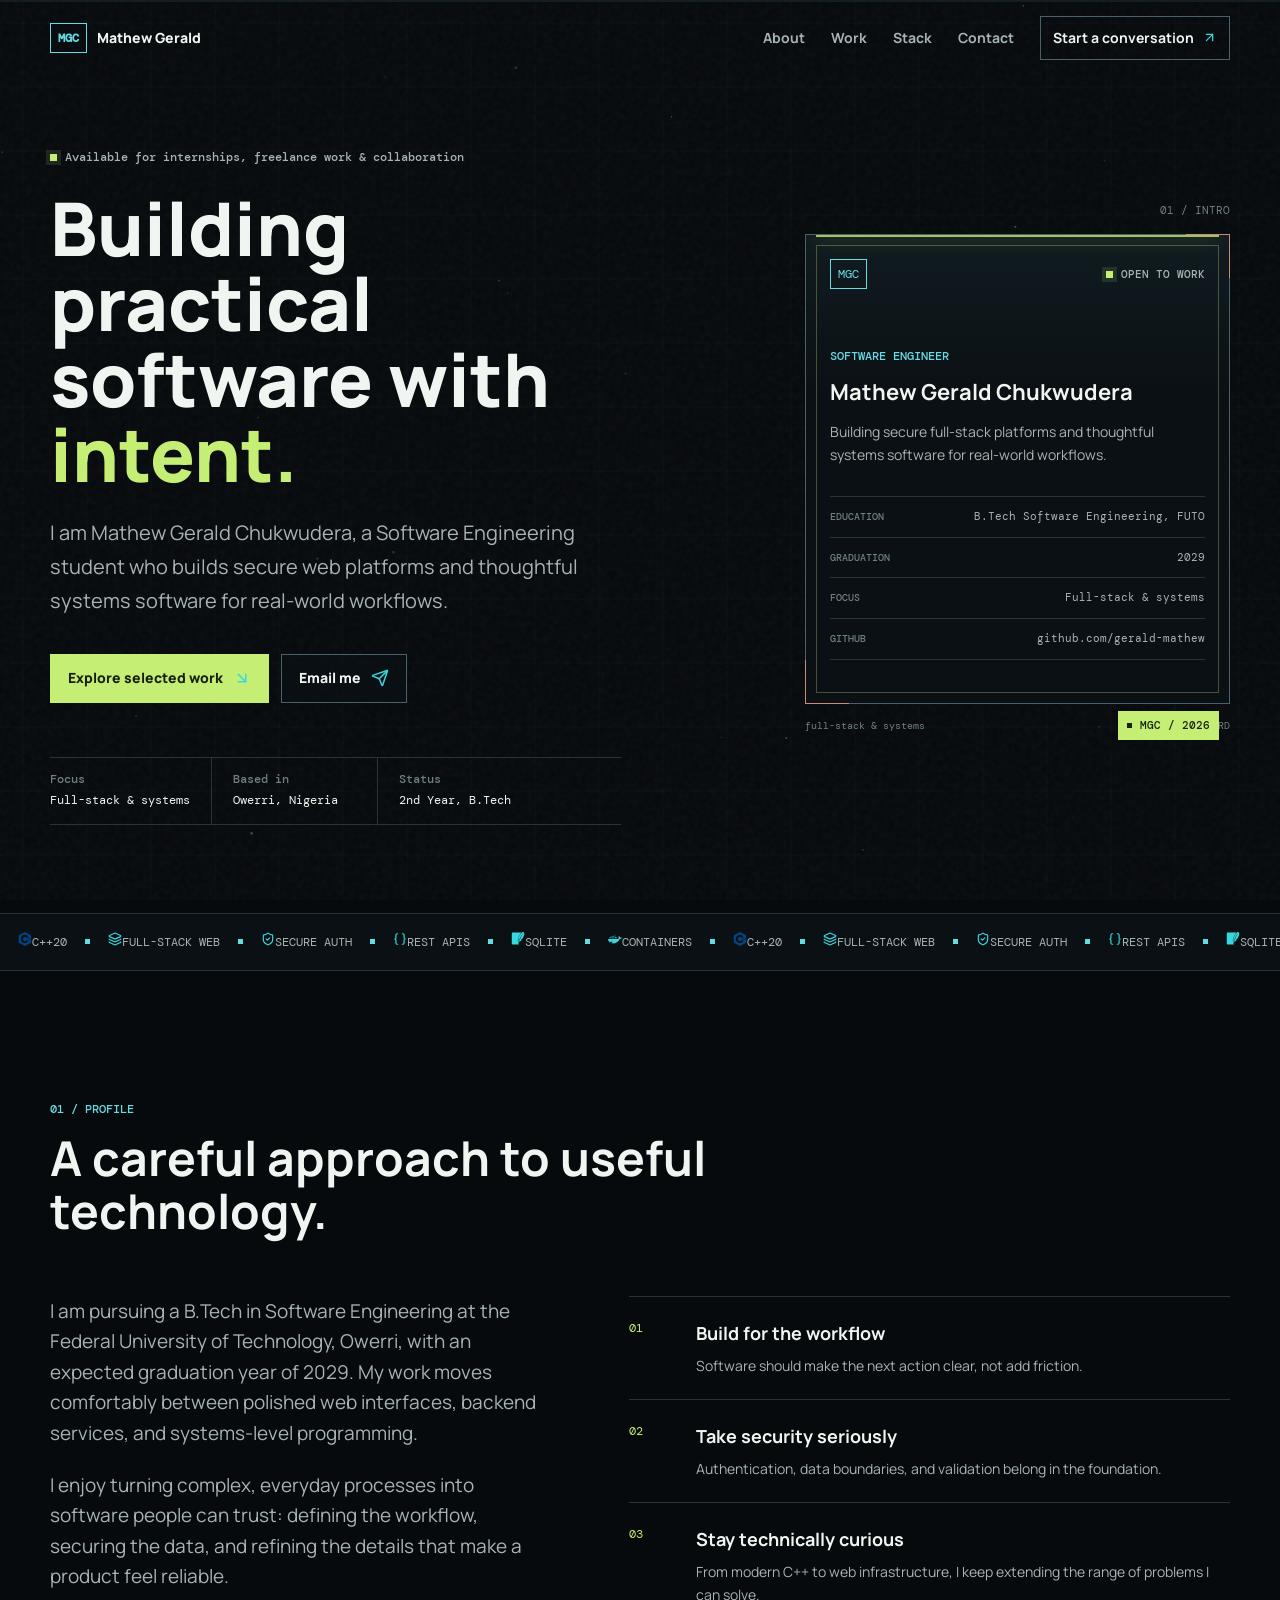
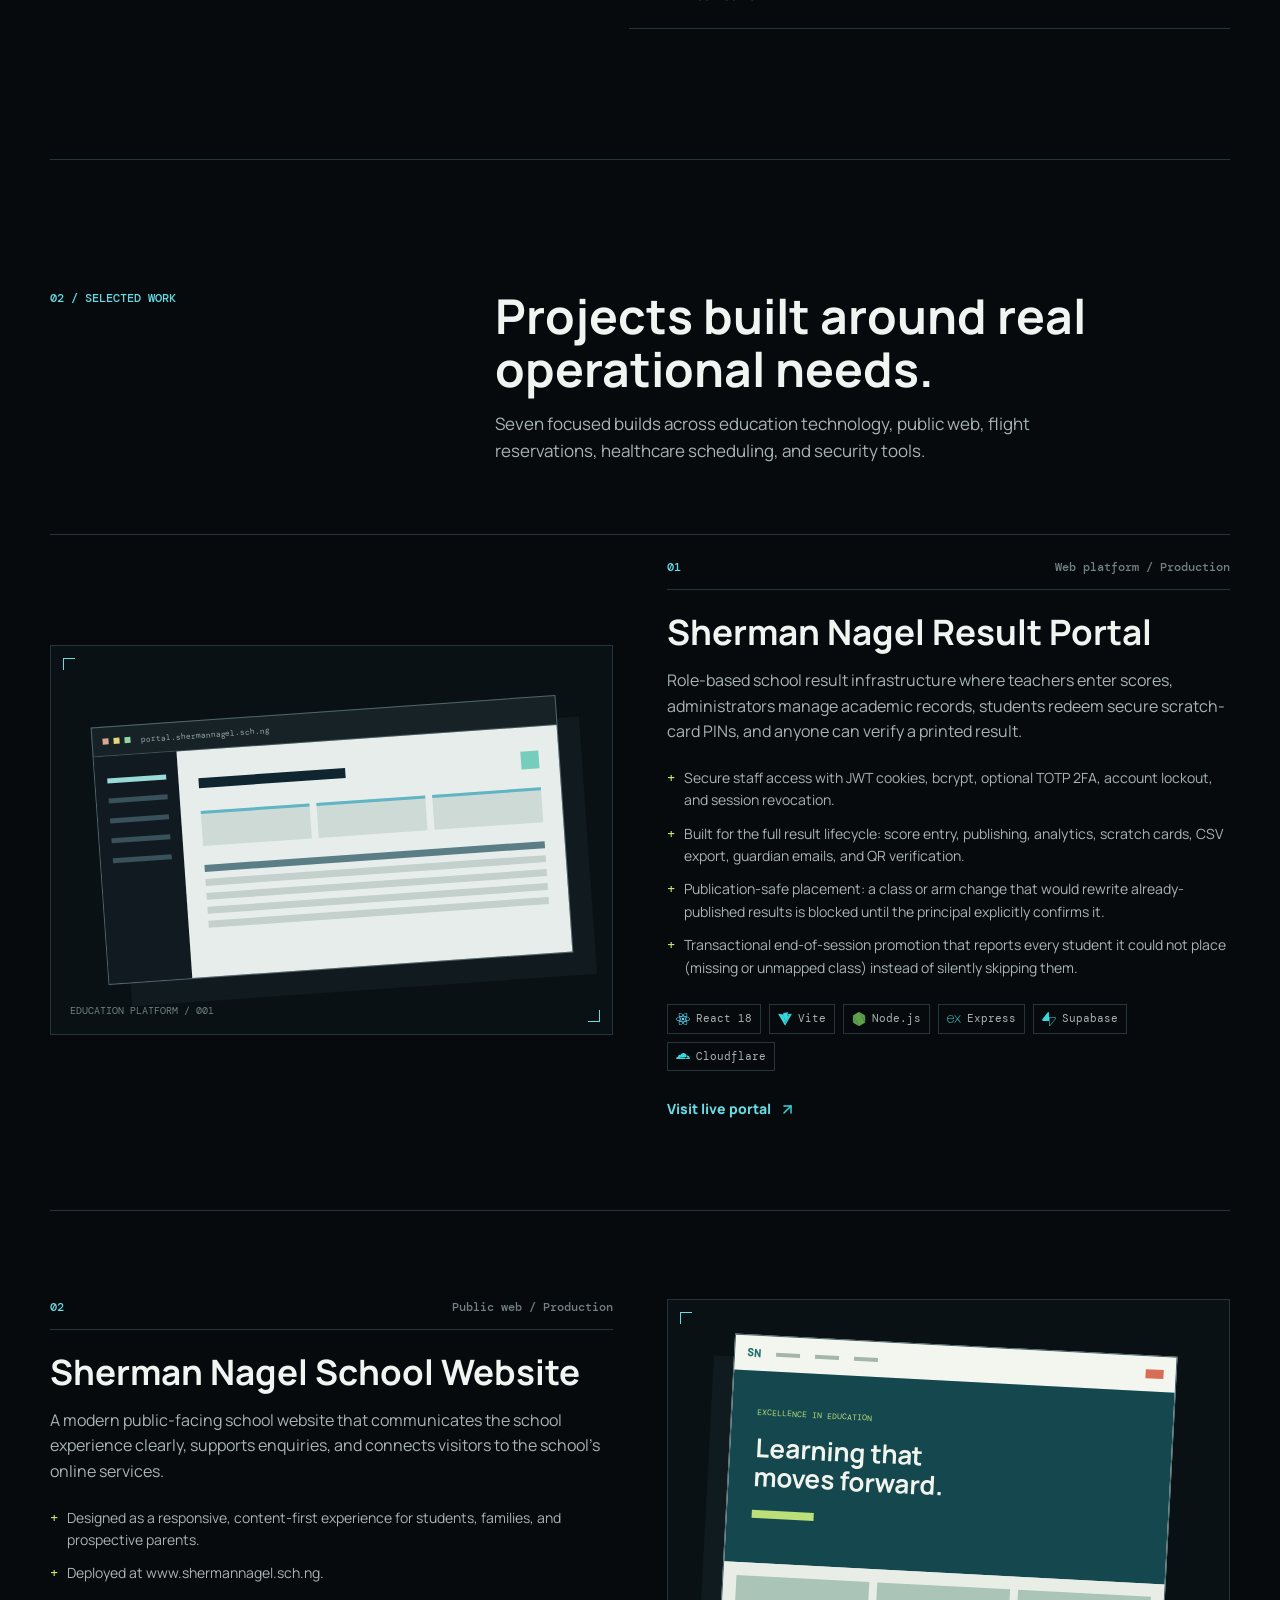
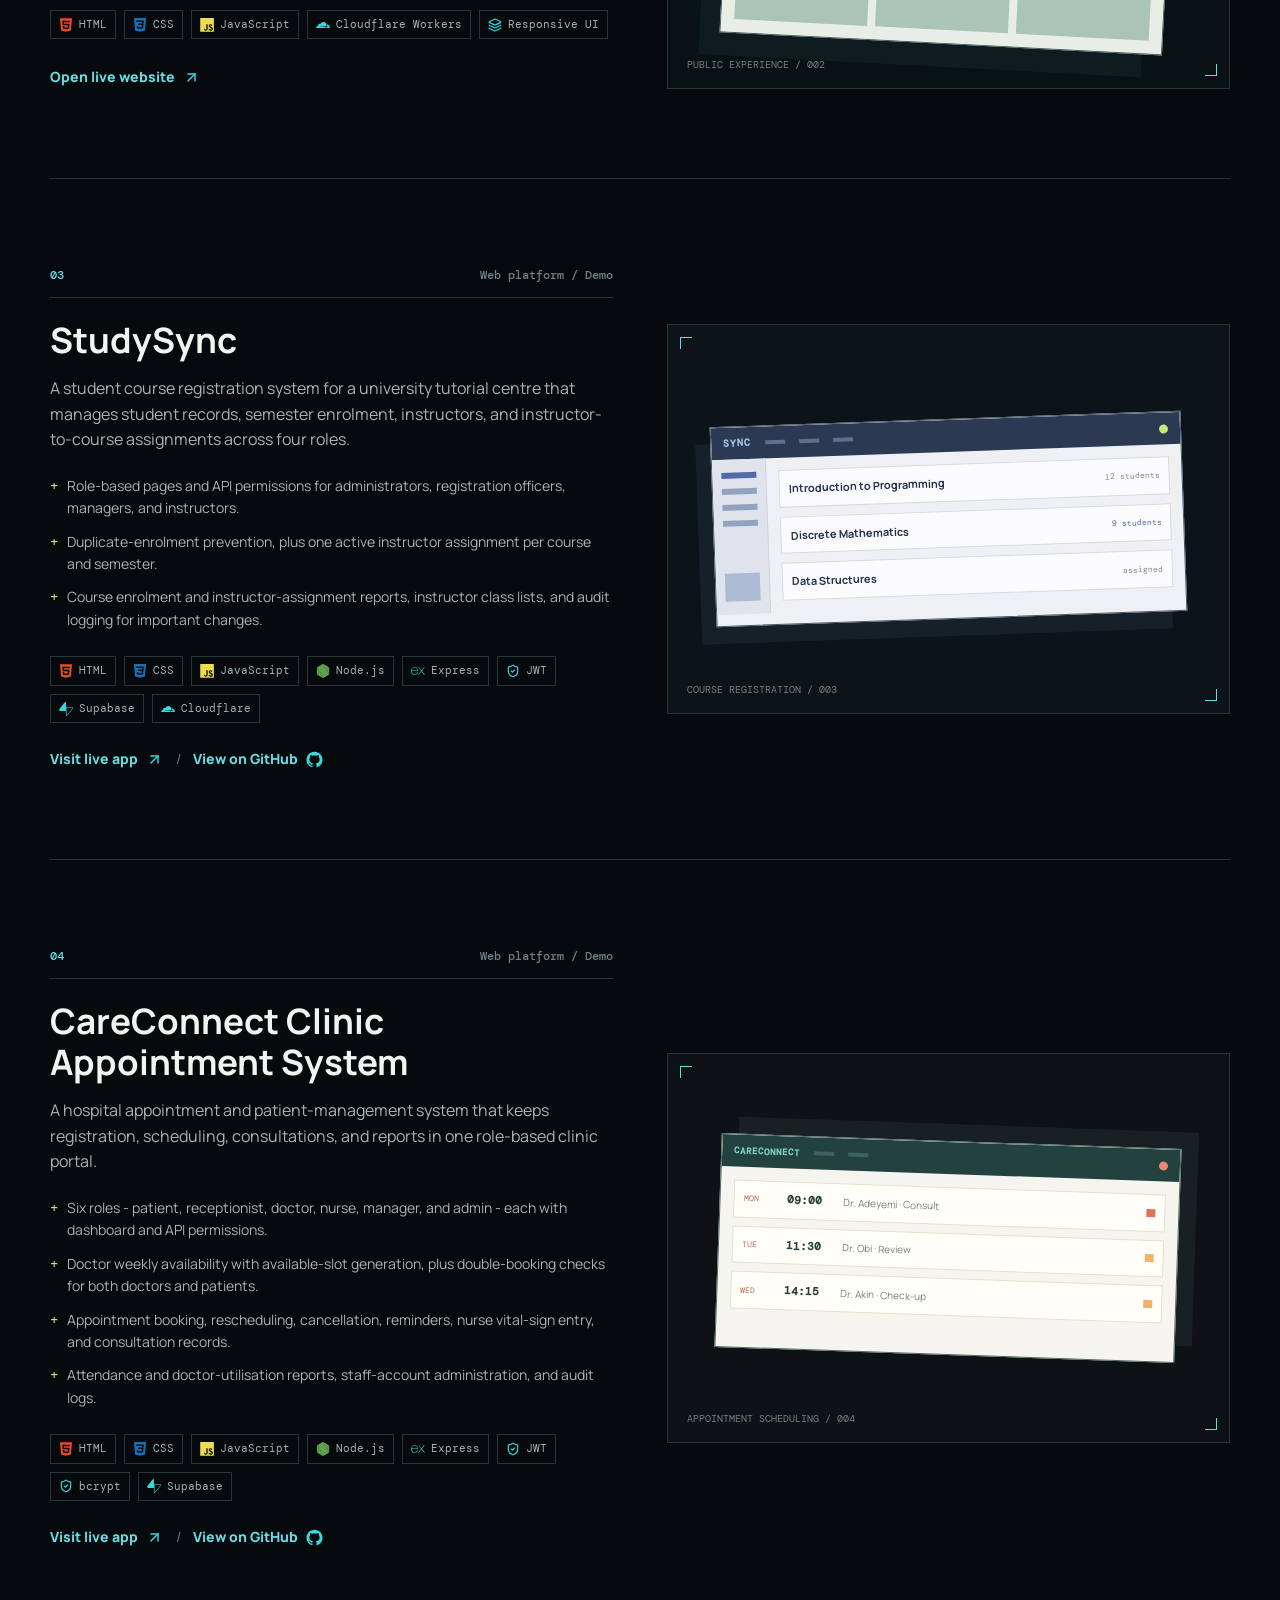
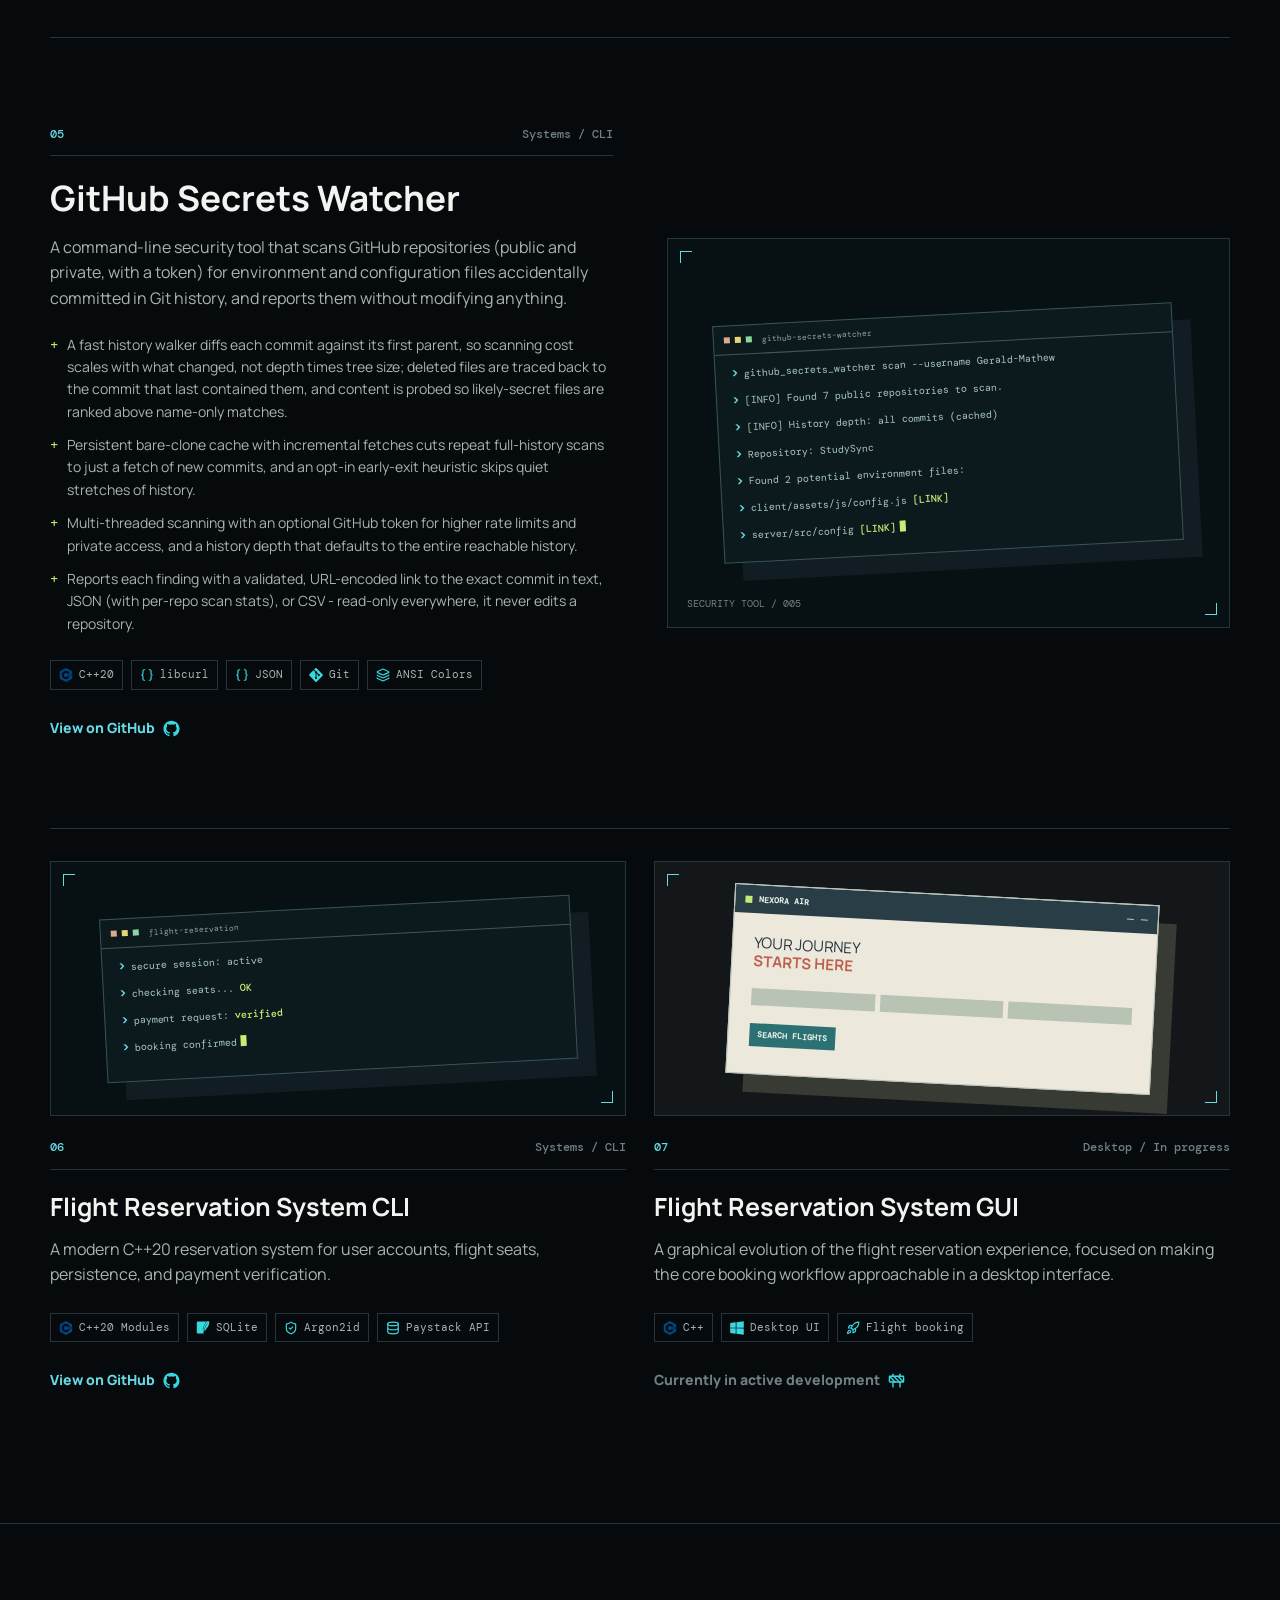
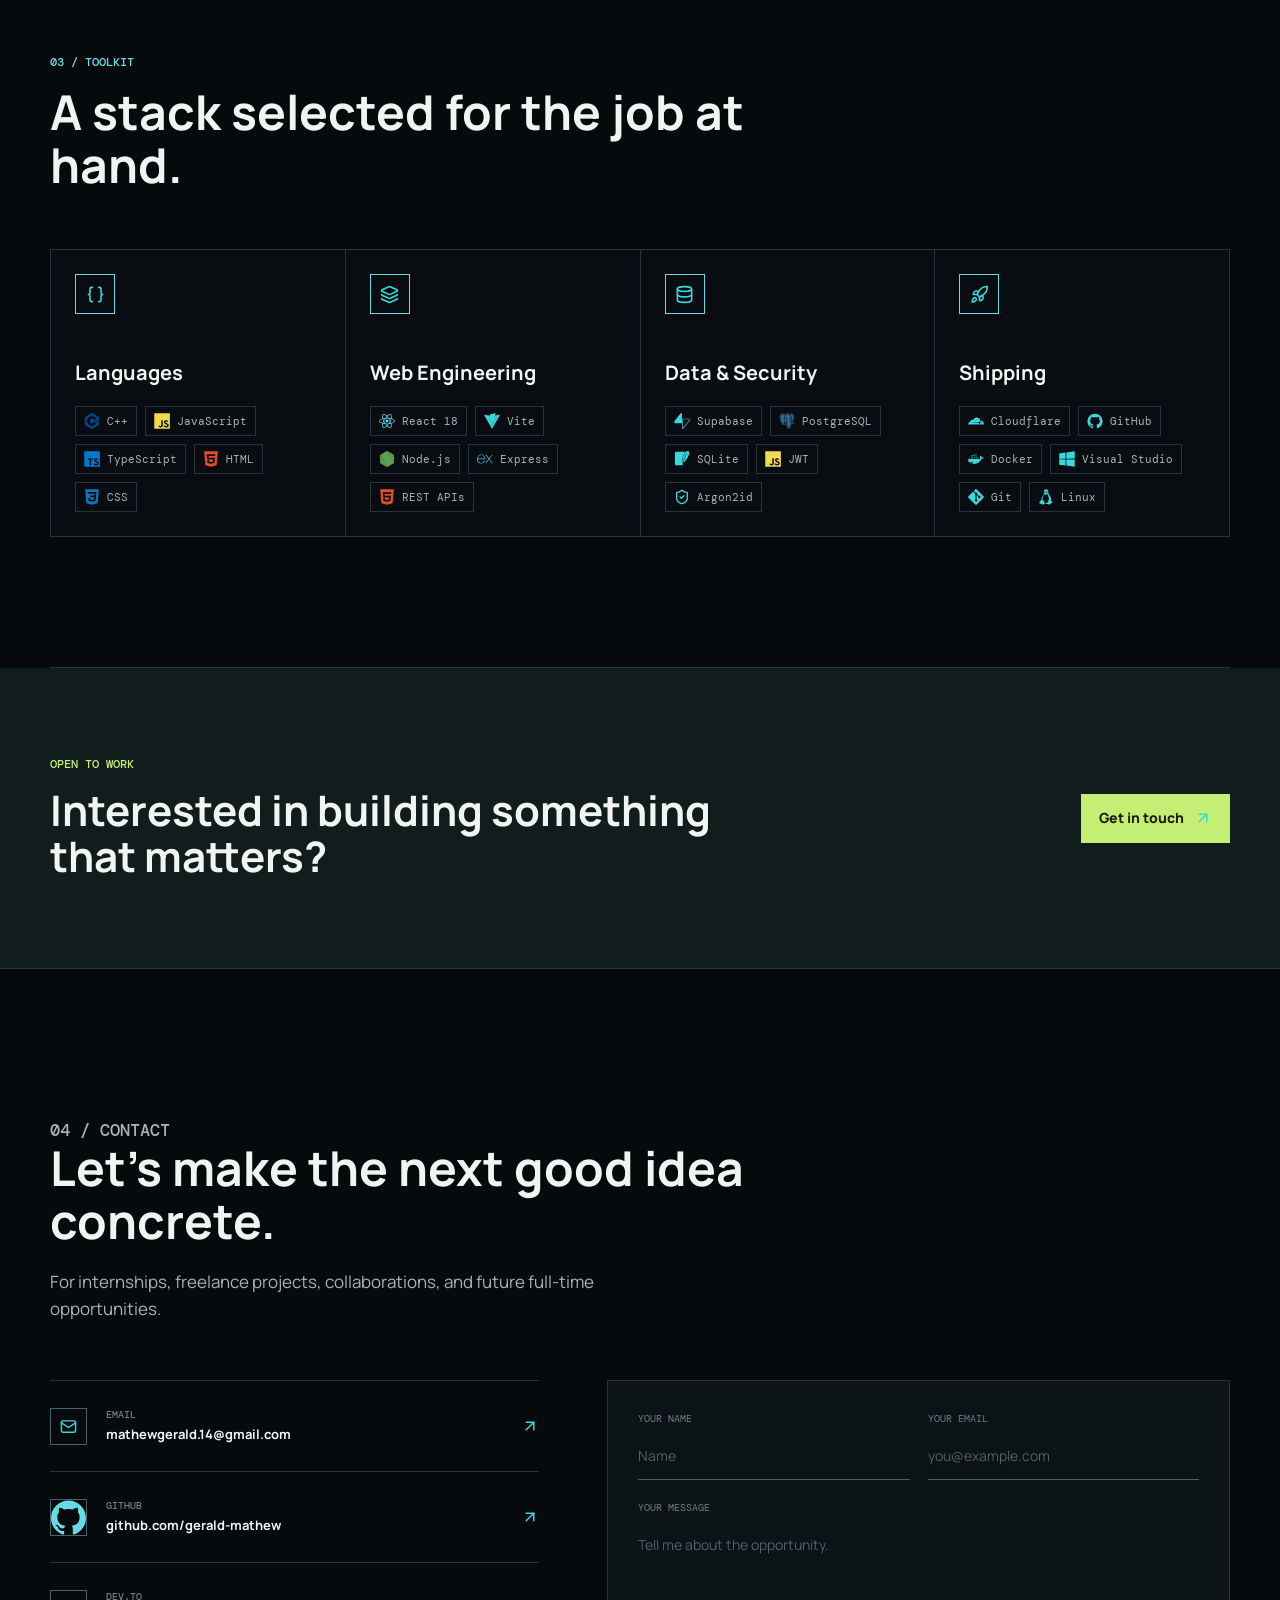
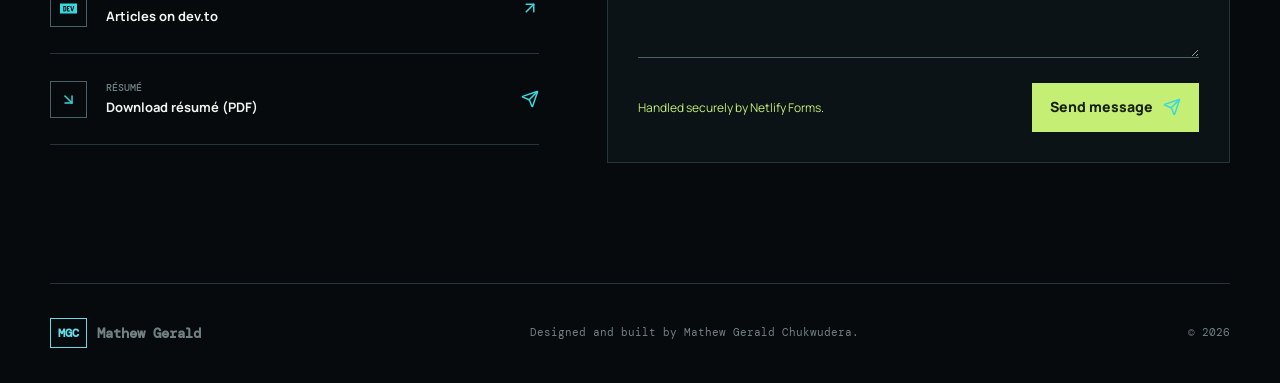
==== index.html @ 0d6fe948 "Replace personal photo with MGC monogram across icons and banner The favicon and app icons were crop" ====
<!doctype html>
<html lang="en">
  <head>
    <title>Mathew Gerald Chukwudera | Software Engineer</title>
    <meta charset="UTF-8" />
    <meta name="viewport" content="width=device-width, initial-scale=1.0" />
    <meta name="description" content="Portfolio of Mathew Gerald Chukwudera, software engineering student and full-stack developer." />
    <meta name="theme-color" content="#070a0d" />
    <meta name="msapplication-TileColor" content="#070a0d">
    <meta name="author" content="Mathew Gerald">
    <meta name="robots" content="index,follow,max-image-preview:large">
    <meta name="keywords" content="Mathew Gerald, Mathew Gerald Chukwudera, Gerald Mathew, Gerald, Software Engineer, Full-Stack Developer, Web developer, Backend Developer, Frontend Developer, C++, JavaScript, TypeScript, React, Vite, Node.js, Express.js, PostgreSQL, Supabase, SQLite, Docker, Containers, HTML, CSS, Git, REST APIs, Portfolio, Resume, Contact, Nigeria, Owerri, FUTO">
    <meta property="og:type" content="website">
    <meta property="og:title" content="Mathew Gerald | Software Engineer">
    <meta property="og:description" content="Building fast, scalable and user-focused applications with modern technologies.">
    <meta property="og:url" content="https://gerald-mathew.netlify.app/">
    <meta name="twitter:card" content="summary">
    <meta name="twitter:title" content="Mathew Gerald | Software Engineer">
    <meta name="twitter:description" content="Building fast, scalable and user-focused applications with modern technologies.">
    <link rel="preconnect" href="https://fonts.googleapis.com" />
    <link rel="preconnect" href="https://fonts.gstatic.com" crossorigin />
    <link href="https://fonts.googleapis.com/css2?family=DM+Mono:wght@400;500&family=Manrope:wght@400;500;600;700;800&display=swap" rel="stylesheet" />
    <link rel="stylesheet" href="assets/style.css" />
    <link rel="icon" type="image/svg+xml" href="assets/images/mgc-monogram.svg">
    <link rel="icon" type="image/x-icon" href="assets/images/favicon.ico">
    <link rel="icon" type="image/png" sizes="32x32" href="assets/images/favicon-32x32.png">
    <link rel="icon" type="image/png" sizes="16x16" href="assets/images/favicon-16x16.png">
    <link rel="apple-touch-icon" sizes="180x180" href="assets/images/apple-touch-icon.png">
    <link rel="manifest" href="site.webmanifest">
    <link rel="canonical" href="https://gerald-mathew.netlify.app/">
    <script type="application/ld+json">
    {
      "@context": "https://schema.org",
      "@type": "Person",
      "@id": "https://gerald-mathew.netlify.app/#person",
      "name": "Mathew Gerald",
      "url": "https://gerald-mathew.netlify.app/",
      "jobTitle": "Full-Stack Web Developer",
      "description": "Full-stack web developer building fast, scalable, and user-focused web applications with modern technologies.",
      "email": "mailto:mathewgerald.14@gmail.com",
      "sameAs": [ "https://github.com/gerald-mathew", "https://dev.to/gerald-mathew" ],
      "knowsAbout": [
        "C++",
        "JavaScript",
        "TypeScript",
        "React",
        "Vite",
        "Node.js",
        "Express.js",
        "PostgreSQL",
        "Supabase",
        "Docker",
        "HTML",
        "CSS",
        "Git",
        "REST APIs"
      ]
    }
    </script>
  </head>
  <body>
    <canvas class="signal-field" aria-hidden="true"></canvas>
    <div class="page-noise" aria-hidden="true"></div>
    <div class="scroll-progress" aria-hidden="true"><span></span></div>

    <header class="site-header" data-header>
      <nav class="nav-shell container" aria-label="Primary navigation">
        <a class="brand" href="#top" aria-label="Mathew Gerald Chukwudera home">
          <span class="brand-mark">MGC</span><span class="brand-name">Mathew Gerald</span>
        </a>
        <button class="menu-toggle" type="button" aria-label="Open navigation" aria-expanded="false" aria-controls="nav-links" data-menu-toggle><img class="icon" src="assets/icons/menu.svg" alt="" aria-hidden="true" /></button>
        <div class="nav-links" id="nav-links" data-nav-links>
          <a href="#about">About</a><a href="#work">Work</a><a href="#stack">Stack</a><a href="#contact">Contact</a>
          <a class="nav-cta" href="mailto:mathewgerald.14@gmail.com">Start a conversation <img class="icon" src="assets/icons/arrow-up-right.svg" alt="" aria-hidden="true" /></a>
        </div>
      </nav>
    </header>

    <main id="top">
      <section class="hero container">
        <div class="hero-copy reveal">
          <p class="eyebrow"><span class="live-dot"></span> Available for internships, freelance work & collaboration</p>
          <h1>Building practical software with <span class="accent-text">intent.</span></h1>
          <p class="hero-lede">I am Mathew Gerald Chukwudera, a Software Engineering student who builds secure web platforms and thoughtful systems software for real-world workflows.</p>
          <div class="hero-actions">
            <a class="button button-primary" href="#work">Explore selected work <img class="icon" src="assets/icons/arrow-down-right.svg" alt="" aria-hidden="true" /></a>
            <a class="button button-quiet" href="mailto:mathewgerald.14@gmail.com">Email me <img class="icon" src="assets/icons/send.svg" alt="" aria-hidden="true" /></a>
          </div>
          <div class="hero-meta" aria-label="Professional summary">
            <div><span class="meta-label">Focus</span><span>Full-stack & systems</span></div>
            <div><span class="meta-label">Based in</span><span>Owerri, Nigeria</span></div>
            <div><span class="meta-label">Status</span><span>2nd Year, B.Tech</span></div>
          </div>
        </div>
        <div class="hero-visual reveal reveal-delay">
          <div class="visual-index" aria-hidden="true">01 / INTRO</div>
          <div class="profile-card">
            <div class="profile-card-top">
              <span class="profile-badge">MGC</span>
              <span class="profile-open"><span class="live-dot"></span> OPEN TO WORK</span>
            </div>
            <div class="profile-card-main">
              <p class="profile-role">SOFTWARE ENGINEER</p>
              <h3 class="profile-name">Mathew Gerald Chukwudera</h3>
              <p class="profile-desc">Building secure full-stack platforms and thoughtful systems software for real-world workflows.</p>
            </div>
            <dl class="profile-facts">
              <div><dt>EDUCATION</dt><dd>B.Tech Software Engineering, FUTO</dd></div>
              <div><dt>GRADUATION</dt><dd>2029</dd></div>
              <div><dt>FOCUS</dt><dd>Full-stack & systems</dd></div>
              <div><dt>GITHUB</dt><dd>github.com/gerald-mathew</dd></div>
            </dl>
            <span class="profile-scan" aria-hidden="true"></span>
          </div>
          <div class="profile-tag"><span class="tag-dot"></span> MGC / 2026</div>
          <div class="visual-caption" aria-hidden="true"><span>full-stack & systems</span><span>INTRO / CARD</span></div>
          <div class="signal-corner signal-corner-one" aria-hidden="true"></div><div class="signal-corner signal-corner-two" aria-hidden="true"></div>
        </div>
      </section>

      <section class="ticker" aria-label="Core skills">
        <div class="ticker-track">
          <span><img class="icon" src="assets/icons/cplusplus-plain.svg" alt="" aria-hidden="true" />C++20</span><b></b><span><img class="icon" src="assets/icons/layers-3.svg" alt="" aria-hidden="true" />FULL-STACK WEB</span><b></b><span><img class="icon" src="assets/icons/shield-check.svg" alt="" aria-hidden="true" />SECURE AUTH</span><b></b><span><img class="icon" src="assets/icons/braces.svg" alt="" aria-hidden="true" />REST APIS</span><b></b><span><img class="icon" src="assets/icons/sqlite-plain.svg" alt="" aria-hidden="true" />SQLITE</span><b></b><span><img class="icon" src="assets/icons/docker-plain.svg" alt="" aria-hidden="true" />CONTAINERS</span><b></b>
          <span><img class="icon" src="assets/icons/cplusplus-plain.svg" alt="" aria-hidden="true" />C++20</span><b></b><span><img class="icon" src="assets/icons/layers-3.svg" alt="" aria-hidden="true" />FULL-STACK WEB</span><b></b><span><img class="icon" src="assets/icons/shield-check.svg" alt="" aria-hidden="true" />SECURE AUTH</span><b></b><span><img class="icon" src="assets/icons/braces.svg" alt="" aria-hidden="true" />REST APIS</span><b></b><span><img class="icon" src="assets/icons/sqlite-plain.svg" alt="" aria-hidden="true" />SQLITE</span><b></b><span><img class="icon" src="assets/icons/docker-plain.svg" alt="" aria-hidden="true" />CONTAINERS</span><b></b>
        </div>
      </section>

      <section class="about section container" id="about">
        <div class="section-heading reveal"><p class="section-kicker">01 / PROFILE</p><h2>A careful approach to useful technology.</h2></div>
        <div class="about-grid">
          <div class="about-body reveal">
            <p>I am pursuing a B.Tech in Software Engineering at the Federal University of Technology, Owerri, with an expected graduation year of 2029. My work moves comfortably between polished web interfaces, backend services, and systems-level programming.</p>
            <p>I enjoy turning complex, everyday processes into software people can trust: defining the workflow, securing the data, and refining the details that make a product feel reliable.</p>
          </div>
          <div class="principles reveal reveal-delay">
            <article><span class="principle-number">01</span><h3>Build for the workflow</h3><p>Software should make the next action clear, not add friction.</p></article>
            <article><span class="principle-number">02</span><h3>Take security seriously</h3><p>Authentication, data boundaries, and validation belong in the foundation.</p></article>
            <article><span class="principle-number">03</span><h3>Stay technically curious</h3><p>From modern C++ to web infrastructure, I keep extending the range of problems I can solve.</p></article>
          </div>
        </div>
      </section>

      <section class="work section" id="work"><div class="container">
        <div class="section-heading work-heading reveal"><p class="section-kicker">02 / SELECTED WORK</p><h2>Projects built around real operational needs.</h2><p>Seven focused builds across education technology, public web, flight reservations, healthcare scheduling, and security tools.</p></div>
        <div class="project-list">
          <article class="project project-featured reveal">
            <div class="project-display portal-display" aria-hidden="true">
              <div class="browser-shell"><div class="browser-bar"><span></span><span></span><span></span><em>portal.shermannagel.sch.ng</em></div><div class="portal-screen"><div class="portal-side"><i></i><i></i><i></i><i></i><i></i></div><div class="portal-content"><div class="screen-heading"><span></span><b></b></div><div class="screen-metrics"><i></i><i></i><i></i></div><div class="screen-table"><i></i><i></i><i></i><i></i><i></i></div></div></div></div><span class="display-note">EDUCATION PLATFORM / 001</span>
            </div>
            <div class="project-copy">
              <div class="project-topline"><span>01</span><span>Web platform / Production</span></div><h3>Sherman Nagel Result Portal</h3>
              <p>Role-based school result infrastructure where teachers enter scores, administrators manage academic records, students redeem secure scratch-card PINs, and anyone can verify a printed result.</p>
              <ul class="project-points"><li>Secure staff access with JWT cookies, bcrypt, optional TOTP 2FA, account lockout, and session revocation.</li><li>Built for the full result lifecycle: score entry, publishing, analytics, scratch cards, CSV export, guardian emails, and QR verification.</li><li>Publication-safe placement: a class or arm change that would rewrite already-published results is blocked until the principal explicitly confirms it.</li><li>Transactional end-of-session promotion that reports every student it could not place (missing or unmapped class) instead of silently skipping them.</li></ul>
              <div class="tech-list"><span><img class="icon" src="assets/icons/react-original.svg" alt="" aria-hidden="true" />React 18</span><span><img class="icon" src="assets/icons/vitejs-plain.svg" alt="" aria-hidden="true" />Vite</span><span><img class="icon" src="assets/icons/nodejs-plain.svg" alt="" aria-hidden="true" />Node.js</span><span><img class="icon" src="assets/icons/express-original.svg" alt="" aria-hidden="true" />Express</span><span><img class="icon" src="assets/icons/supabase-plain.svg" alt="" aria-hidden="true" />Supabase</span><span><img class="icon" src="assets/icons/cloudflare-plain.svg" alt="" aria-hidden="true" />Cloudflare</span></div>
              <a class="project-link" href="https://portal.shermannagel.sch.ng" target="_blank" rel="noreferrer">Visit live portal <img class="icon" src="assets/icons/arrow-up-right.svg" alt="" aria-hidden="true" /></a>
            </div>
          </article>

          <article class="project project-reverse reveal">
            <div class="project-copy">
              <div class="project-topline"><span>02</span><span>Public web / Production</span></div><h3>Sherman Nagel School Website</h3>
              <p>A modern public-facing school website that communicates the school experience clearly, supports enquiries, and connects visitors to the school's online services.</p>
              <ul class="project-points"><li>Designed as a responsive, content-first experience for students, families, and prospective parents.</li><li>Deployed at www.shermannagel.sch.ng.</li></ul>
              <div class="tech-list"><span><img class="icon" src="assets/icons/html5-plain.svg" alt="" aria-hidden="true" />HTML</span><span><img class="icon" src="assets/icons/css3-plain.svg" alt="" aria-hidden="true" />CSS</span><span><img class="icon" src="assets/icons/javascript-plain.svg" alt="" aria-hidden="true" />JavaScript</span><span><img class="icon" src="assets/icons/cloudflare-plain.svg" alt="" aria-hidden="true" />Cloudflare Workers</span><span><img class="icon" src="assets/icons/layers-3.svg" alt="" aria-hidden="true" />Responsive UI</span></div>
              <a class="project-link" href="https://www.shermannagel.sch.ng" target="_blank" rel="noreferrer">Open live website <img class="icon" src="assets/icons/arrow-up-right.svg" alt="" aria-hidden="true" /></a>
            </div>
            <div class="project-display website-display" aria-hidden="true"><div class="site-window"><div class="site-nav"><b>SN</b><i></i><i></i><i></i><span></span></div><div class="site-hero-ui"><small>EXCELLENCE IN EDUCATION</small><strong>Learning that<br />moves forward.</strong><em></em></div><div class="site-cards"><i></i><i></i><i></i></div></div><span class="display-note">PUBLIC EXPERIENCE / 002</span>
            </div>
          </article>

          <article class="project project-reverse reveal">
            <div class="project-copy">
              <div class="project-topline"><span>03</span><span>Web platform / Demo</span></div><h3>StudySync</h3>
              <p>A student course registration system for a university tutorial centre that manages student records, semester enrolment, instructors, and instructor-to-course assignments across four roles.</p>
              <ul class="project-points"><li>Role-based pages and API permissions for administrators, registration officers, managers, and instructors.</li><li>Duplicate-enrolment prevention, plus one active instructor assignment per course and semester.</li><li>Course enrolment and instructor-assignment reports, instructor class lists, and audit logging for important changes.</li></ul>
              <div class="tech-list"><span><img class="icon" src="assets/icons/html5-plain.svg" alt="" aria-hidden="true" />HTML</span><span><img class="icon" src="assets/icons/css3-plain.svg" alt="" aria-hidden="true" />CSS</span><span><img class="icon" src="assets/icons/javascript-plain.svg" alt="" aria-hidden="true" />JavaScript</span><span><img class="icon" src="assets/icons/nodejs-plain.svg" alt="" aria-hidden="true" />Node.js</span><span><img class="icon" src="assets/icons/express-original.svg" alt="" aria-hidden="true" />Express</span><span><img class="icon" src="assets/icons/shield-check.svg" alt="" aria-hidden="true" />JWT</span><span><img class="icon" src="assets/icons/supabase-plain.svg" alt="" aria-hidden="true" />Supabase</span><span><img class="icon" src="assets/icons/cloudflare-plain.svg" alt="" aria-hidden="true" />Cloudflare</span></div>
              <div class="project-links">
                <a class="project-link" href="https://studysync.gerald-mathew.workers.dev" target="_blank" rel="noreferrer">Visit live app <img class="icon" src="assets/icons/arrow-up-right.svg" alt="" aria-hidden="true" /></a>
                <a class="project-link" href="https://github.com/gerald-mathew/studysync" target="_blank" rel="noreferrer">View on GitHub <img class="icon" src="assets/icons/github-original.svg" alt="" aria-hidden="true" /></a>
              </div>
            </div>
            <div class="project-display studysync-display" aria-hidden="true">
              <div class="course-window">
                <div class="course-top"><span>SYNC</span><i></i><i></i><i></i><em></em></div>
                <div class="course-body">
                  <div class="course-side"><i></i><i></i><i></i><i></i><i></i></div>
                  <div class="course-list">
                    <div><b>Introduction to Programming</b><em>12 students</em></div>
                    <div><b>Discrete Mathematics</b><em>9 students</em></div>
                    <div><b>Data Structures</b><em>assigned</em></div>
                  </div>
                </div>
              </div>
              <span class="display-note">COURSE REGISTRATION / 003</span>
            </div>
          </article>

          <article class="project project-reverse reveal reveal-delay">
            <div class="project-copy">
              <div class="project-topline"><span>04</span><span>Web platform / Demo</span></div><h3>CareConnect Clinic Appointment System</h3>
              <p>A hospital appointment and patient-management system that keeps registration, scheduling, consultations, and reports in one role-based clinic portal.</p>
              <ul class="project-points"><li>Six roles - patient, receptionist, doctor, nurse, manager, and admin - each with dashboard and API permissions.</li><li>Doctor weekly availability with available-slot generation, plus double-booking checks for both doctors and patients.</li><li>Appointment booking, rescheduling, cancellation, reminders, nurse vital-sign entry, and consultation records.</li><li>Attendance and doctor-utilisation reports, staff-account administration, and audit logs.</li></ul>
              <div class="tech-list"><span><img class="icon" src="assets/icons/html5-plain.svg" alt="" aria-hidden="true" />HTML</span><span><img class="icon" src="assets/icons/css3-plain.svg" alt="" aria-hidden="true" />CSS</span><span><img class="icon" src="assets/icons/javascript-plain.svg" alt="" aria-hidden="true" />JavaScript</span><span><img class="icon" src="assets/icons/nodejs-plain.svg" alt="" aria-hidden="true" />Node.js</span><span><img class="icon" src="assets/icons/express-original.svg" alt="" aria-hidden="true" />Express</span><span><img class="icon" src="assets/icons/shield-check.svg" alt="" aria-hidden="true" />JWT</span><span><img class="icon" src="assets/icons/shield-check.svg" alt="" aria-hidden="true" />bcrypt</span><span><img class="icon" src="assets/icons/supabase-plain.svg" alt="" aria-hidden="true" />Supabase</span></div>
              <div class="project-links">
                <a class="project-link" href="https://ccas-website.gerald-mathew.workers.dev" target="_blank" rel="noreferrer">Visit live app <img class="icon" src="assets/icons/arrow-up-right.svg" alt="" aria-hidden="true" /></a>
                <a class="project-link" href="https://github.com/gerald-mathew/ccas-website" target="_blank" rel="noreferrer">View on GitHub <img class="icon" src="assets/icons/github-original.svg" alt="" aria-hidden="true" /></a>
              </div>
            </div>
            <div class="project-display careconnect-display" aria-hidden="true">
              <div class="clinic-window">
                <div class="clinic-top"><span>CARECONNECT</span><i></i><i></i><em></em></div>
                <div class="clinic-body">
                  <div class="clinic-slot"><small>MON</small><b>09:00</b><em>Dr. Adeyemi · Consult</em><i></i></div>
                  <div class="clinic-slot"><small>TUE</small><b>11:30</b><em>Dr. Obi · Review</em><i></i></div>
                  <div class="clinic-slot"><small>WED</small><b>14:15</b><em>Dr. Akin · Check-up</em><i></i></div>
                </div>
              </div>
              <span class="display-note">APPOINTMENT SCHEDULING / 004</span>
            </div>
          </article>

          <article class="project project-reverse reveal">
            <div class="project-copy">
              <div class="project-topline"><span>05</span><span>Systems / CLI</span></div><h3>GitHub Secrets Watcher</h3>
              <p>A command-line security tool that scans GitHub repositories (public and private, with a token) for environment and configuration files accidentally committed in Git history, and reports them without modifying anything.</p>
              <ul class="project-points"><li>A fast history walker diffs each commit against its first parent, so scanning cost scales with what changed, not depth times tree size; deleted files are traced back to the commit that last contained them, and content is probed so likely-secret files are ranked above name-only matches.</li><li>Persistent bare-clone cache with incremental fetches cuts repeat full-history scans to just a fetch of new commits, and an opt-in early-exit heuristic skips quiet stretches of history.</li><li>Multi-threaded scanning with an optional GitHub token for higher rate limits and private access, and a history depth that defaults to the entire reachable history.</li><li>Reports each finding with a validated, URL-encoded link to the exact commit in text, JSON (with per-repo scan stats), or CSV - read-only everywhere, it never edits a repository.</li></ul>
              <div class="tech-list"><span><img class="icon" src="assets/icons/cplusplus-plain.svg" alt="" aria-hidden="true" />C++20</span><span><img class="icon" src="assets/icons/braces.svg" alt="" aria-hidden="true" />libcurl</span><span><img class="icon" src="assets/icons/braces.svg" alt="" aria-hidden="true" />JSON</span><span><img class="icon" src="assets/icons/git-plain.svg" alt="" aria-hidden="true" />Git</span><span><img class="icon" src="assets/icons/layers-3.svg" alt="" aria-hidden="true" />ANSI Colors</span></div>
              <a class="project-link" href="https://github.com/gerald-mathew/github-secrets-watcher" target="_blank" rel="noreferrer">View on GitHub <img class="icon" src="assets/icons/github-original.svg" alt="" aria-hidden="true" /></a>
            </div>
            <div class="project-display cli-display" aria-hidden="true">
              <div class="terminal-window">
                <div class="terminal-bar"><span></span><span></span><span></span><em>github-secrets-watcher</em></div>
                <p><b>></b> github_secrets_watcher scan --username Gerald-Mathew</p>
                <p><b>></b> [INFO] Found 7 public repositories to scan.</p>
                <p><b>></b> [INFO] History depth: all commits (cached)</p>
                <p><b>></b> Repository: StudySync</p>
                <p><b>></b>   Found 2 potential environment files:</p>
                <p><b>></b>     client/assets/js/config.js <strong>[LINK]</strong></p>
                <p><b>></b>     server/src/config <strong>[LINK]</strong><span class="cursor"></span></p>
              </div>
              <span class="display-note">SECURITY TOOL / 005</span>
            </div>
          </article>

          <div class="project-pair">
            <article class="project compact-project reveal">
              <div class="project-display cli-display" aria-hidden="true">
                <div class="terminal-window">
                  <div class="terminal-bar"><span></span><span></span><span></span><em>flight-reservation</em></div>
                  <p><b>></b> secure session: active</p>
                  <p><b>></b> checking seats... <strong>OK</strong></p>
                  <p><b>></b> payment request: <strong>verified</strong></p>
                  <p><b>></b> booking confirmed<span class="cursor"></span></p>
                </div>
              </div>
              <div class="project-copy">
<div class="project-topline"><span>06</span><span>Systems / CLI</span></div>
                <h3>Flight Reservation System CLI</h3>
                <p>A modern C++20 reservation system for user accounts, flight seats, persistence, and payment verification.</p>
                <div class="tech-list"><span><img class="icon" src="assets/icons/cplusplus-plain.svg" alt="" aria-hidden="true" />C++20 Modules</span><span><img class="icon" src="assets/icons/sqlite-plain.svg" alt="" aria-hidden="true" />SQLite</span><span><img class="icon" src="assets/icons/shield-check.svg" alt="" aria-hidden="true" />Argon2id</span><span><img class="icon" src="assets/icons/database.svg" alt="" aria-hidden="true" />Paystack API</span></div>
                <a class="project-link" href="https://github.com/gerald-mathew/FlightReservation-CLI" target="_blank" rel="noreferrer">View on GitHub <img class="icon" src="assets/icons/github-original.svg" alt="" aria-hidden="true" /></a>
              </div>
            </article>

            <article class="project compact-project reveal reveal-delay">
              <div class="project-display gui-display" aria-hidden="true">
                <div class="app-window">
                  <div class="app-titlebar"><span></span><b>NEXORA AIR</b><i></i><i></i></div>
                  <div class="app-content"><p>YOUR JOURNEY<br /><strong>STARTS HERE</strong></p><div><i></i><i></i><i></i></div><b>SEARCH FLIGHTS</b></div>
                </div>
              </div>
              <div class="project-copy">
                <div class="project-topline"><span>07</span><span>Desktop / In progress</span></div>
                <h3>Flight Reservation System GUI</h3>
                <p>A graphical evolution of the flight reservation experience, focused on making the core booking workflow approachable in a desktop interface.</p>
                <div class="tech-list"><span><img class="icon" src="assets/icons/cplusplus-plain.svg" alt="" aria-hidden="true" />C++</span><span><img class="icon" src="assets/icons/windows8-original.svg" alt="" aria-hidden="true" />Desktop UI</span><span><img class="icon" src="assets/icons/rocket.svg" alt="" aria-hidden="true" />Flight booking</span></div>
                <span class="project-link project-link-muted">Currently in active development <img class="icon" src="assets/icons/construction.svg" alt="" aria-hidden="true" /></span>
              </div>
            </article>
          </div>
        </div>
        </div>
      </section>

      <section class="stack section container" id="stack">
        <div class="section-heading reveal"><p class="section-kicker">03 / TOOLKIT</p><h2>A stack selected for the job at hand.</h2></div>
        <div class="stack-grid">
          <article class="skill-group reveal"><div class="skill-icon"><img class="icon" src="assets/icons/braces.svg" alt="" aria-hidden="true" /></div><h3>Languages</h3><div class="skill-tags" aria-label="Languages"><span><img class="icon" src="assets/icons/cplusplus-plain.svg" alt="" aria-hidden="true" />C++</span><span><img class="icon" src="assets/icons/javascript-plain.svg" alt="" aria-hidden="true" />JavaScript</span><span><img class="icon" src="assets/icons/typescript-plain.svg" alt="" aria-hidden="true" />TypeScript</span><span><img class="icon" src="assets/icons/html5-plain.svg" alt="" aria-hidden="true" />HTML</span><span><img class="icon" src="assets/icons/css3-plain.svg" alt="" aria-hidden="true" />CSS</span></div></article>
          <article class="skill-group reveal reveal-delay"><div class="skill-icon"><img class="icon" src="assets/icons/layers-3.svg" alt="" aria-hidden="true" /></div><h3>Web Engineering</h3><div class="skill-tags" aria-label="Web engineering technologies"><span><img class="icon" src="assets/icons/react-original.svg" alt="" aria-hidden="true" />React 18</span><span><img class="icon" src="assets/icons/vitejs-plain.svg" alt="" aria-hidden="true" />Vite</span><span><img class="icon" src="assets/icons/nodejs-plain.svg" alt="" aria-hidden="true" />Node.js</span><span><img class="icon" src="assets/icons/express-original.svg" alt="" aria-hidden="true" />Express</span><span><img class="icon" src="assets/icons/html5-plain.svg" alt="" aria-hidden="true" />REST APIs</span></div></article>
          <article class="skill-group reveal reveal-delay-2"><div class="skill-icon"><img class="icon" src="assets/icons/database.svg" alt="" aria-hidden="true" /></div><h3>Data & Security</h3><div class="skill-tags" aria-label="Data and security technologies"><span><img class="icon" src="assets/icons/supabase-plain.svg" alt="" aria-hidden="true" />Supabase</span><span><img class="icon" src="assets/icons/postgresql-plain.svg" alt="" aria-hidden="true" />PostgreSQL</span><span><img class="icon" src="assets/icons/sqlite-plain.svg" alt="" aria-hidden="true" />SQLite</span><span><img class="icon" src="assets/icons/javascript-plain.svg" alt="" aria-hidden="true" />JWT</span><span><img class="icon" src="assets/icons/shield-check.svg" alt="" aria-hidden="true" />Argon2id</span></div></article>
          <article class="skill-group reveal reveal-delay-3"><div class="skill-icon"><img class="icon" src="assets/icons/rocket.svg" alt="" aria-hidden="true" /></div><h3>Shipping</h3><div class="skill-tags" aria-label="Shipping tools"><span><img class="icon" src="assets/icons/cloudflare-plain.svg" alt="" aria-hidden="true" />Cloudflare</span><span><img class="icon" src="assets/icons/github-original.svg" alt="" aria-hidden="true" />GitHub</span><span><img class="icon" src="assets/icons/docker-plain.svg" alt="" aria-hidden="true" />Docker</span><span><img class="icon" src="assets/icons/windows8-original.svg" alt="" aria-hidden="true" />Visual Studio</span><span><img class="icon" src="assets/icons/git-plain.svg" alt="" aria-hidden="true" />Git</span><span><img class="icon" src="assets/icons/linux-plain.svg" alt="" aria-hidden="true" />Linux</span></div></article>
        </div>
      </section>

      <section class="availability">
        <div class="container availability-inner reveal">
          <div><span class="availability-marker">OPEN TO WORK</span><h2>Interested in building something that matters?</h2></div>
          <a class="button button-primary" href="mailto:mathewgerald.14@gmail.com?subject=Let%27s%20work%20together">Get in touch <img class="icon" src="assets/icons/arrow-up-right.svg" alt="" aria-hidden="true" /></a>
        </div>
      </section>

      <section class="contact section container" id="contact">
        <div class="contact-heading reveal">
          <p class="section-kicker">04 / CONTACT</p><h2>Let's make the next good idea concrete.</h2>
          <p>For internships, freelance projects, collaborations, and future full-time opportunities.</p>
        </div>
        <div class="contact-layout">
          <div class="contact-options reveal">
            <a class="contact-option" href="mailto:mathewgerald.14@gmail.com"><span><img class="icon" src="assets/icons/mail.svg" alt="" aria-hidden="true" /></span><div><small>EMAIL</small><strong>mathewgerald.14@gmail.com</strong></div><img class="icon" src="assets/icons/arrow-up-right.svg" alt="" aria-hidden="true" /></a>
            <a class="contact-option" href="https://github.com/gerald-mathew" target="_blank" rel="noreferrer"><span><svg xmlns="http://www.w3.org/2000/svg" viewBox="0 0 24 24" fill="currentColor">
              <path d="M12 .297c-6.63 0-12 5.373-12 12 0 5.303 3.438 9.8 8.205 11.385.6.113.82-.258.82-.577 0-.285-.01-1.04-.015-2.04-3.338.724-4.042-1.61-4.042-1.61-.546-1.387-1.333-1.756-1.333-1.756 -1.089-.745.084-.729.084-.729 1.205.084 1.84 1.237 1.84 1.237 1.07 1.835 2.809 1.305 3.495.998 .108-.776.418-1.305.762-1.605-2.665-.3-5.466-1.332-5.466-5.93 0-1.31.465-2.38 1.235-3.22 -.135-.303-.54-1.523.105-3.176 0 0 1.005-.322 3.3 1.23.96-.267 1.98-.399 3-.405 1.02.006 2.04.138 3 .405 2.28-1.552 3.285-1.23 3.285-1.23.645 1.653.24 2.873.12 3.176 .765.84 1.23 1.91 1.23 3.22 0 4.61-2.805 5.625-5.475 5.92.435.375.81 1.102.81 2.222 0 1.606-.015 2.896-.015 3.286 0 .315.21.69.825.57C20.565 22.092 24 17.592 24 12.297 c0-6.627-5.373-12-12-12"/>
            </svg></span><div><small>GITHUB</small><strong>github.com/gerald-mathew</strong></div><img class="icon" src="assets/icons/arrow-up-right.svg" alt="" aria-hidden="true" /></a>
            <a class="contact-option" href="https://dev.to/gerald-mathew" target="_blank" rel="noreferrer"><span><img class="icon" src="assets/icons/devdotto.svg" alt="" aria-hidden="true" /></span><div><small>DEV.TO</small><strong>Articles on dev.to</strong></div><img class="icon" src="assets/icons/arrow-up-right.svg" alt="" aria-hidden="true" /></a>
            <a class="contact-option" href="assets/resume.pdf" download><span><img class="icon" src="assets/icons/arrow-down-right.svg" alt="" aria-hidden="true" /></span><div><small>RÉSUMÉ</small><strong>Download résumé (PDF)</strong></div><img class="icon" src="assets/icons/send.svg" alt="" aria-hidden="true" /></a>
          </div>
          <form class="contact-form reveal reveal-delay" name="contact" method="POST" action="thanks" data-netlify="true" netlify-honeypot="bot-field">
            <input type="hidden" name="form-name" value="contact" />
            <p class="honeypot"><label>Do not fill this out: <input name="bot-field" /></label></p>
            <div class="field-row">
              <label>YOUR NAME<input required name="name" autocomplete="name" placeholder="Name" /></label>
              <label>YOUR EMAIL<input required type="email" name="email" autocomplete="email" placeholder="you@example.com" /></label>
            </div>
            <label>YOUR MESSAGE<textarea required name="message" rows="5" placeholder="Tell me about the opportunity."></textarea></label>
            <div class="form-footer"><span>Handled securely by Netlify Forms.</span><button class="button button-primary" type="submit">Send message <img class="icon" src="assets/icons/send.svg" alt="" aria-hidden="true" /></button></div>
          </form>
        </div>
      </section>
    </main>

    <footer class="site-footer container">
      <a class="brand" href="#top"><span class="brand-mark">MGC</span><span class="brand-name">Mathew Gerald</span></a>
      <p>Designed and built by Mathew Gerald Chukwudera.</p><p>&copy; <span data-current-year></span></p>
    </footer>

    <script src="assets/script.js"></script>
  </body>
</html>
---- assets/style.css ----
:root {
  --ink: #070a0d;
  --ink-raised: #0c1216;
  --ink-soft: #111a1f;
  --line: #26343b;
  --line-bright: #49616a;
  --text: #f1f5f1;
  --muted: #a8b4b4;
  --dim: #708083;
  --cyan: #67dbe4;
  --lime: #c5ee74;
  --coral: #ff9f83;
  --mono: "DM Mono", Consolas, monospace;
  --sans: "Manrope", Arial, sans-serif;
  --container: 1180px;
}

* {
  box-sizing: border-box;
}

html {
  scroll-behavior: smooth;
}

body {
  margin: 0;
  min-width: 320px;
  background: var(--ink);
  color: var(--text);
  font-family: var(--sans);
  font-size: 16px;
  line-height: 1.6;
  overflow-x: hidden;
}

a {
  color: inherit;
  text-decoration: none;
}

button,
input,
textarea {
  font: inherit;
}

button {
  cursor: pointer;
}

.container {
  width: min(calc(100% - 48px), var(--container));
  margin: 0 auto;
}

.signal-field {
  position: fixed;
  z-index: -3;
  inset: 0;
  width: 100%;
  height: 100%;
  pointer-events: none;
  opacity: 0.68;
}

.page-noise {
  position: fixed;
  z-index: -2;
  inset: 0;
  pointer-events: none;
  opacity: 0.18;
  background-image: url("data:image/svg+xml,%3Csvg viewBox='0 0 180 180' xmlns='http://www.w3.org/2000/svg'%3E%3Cfilter id='n'%3E%3CfeTurbulence type='fractalNoise' baseFrequency='.9' numOctaves='4' stitchTiles='stitch'/%3E%3C/filter%3E%3Crect width='100%25' height='100%25' filter='url(%23n)' opacity='.22'/%3E%3C/svg%3E");
}

.scroll-progress {
  position: fixed;
  z-index: 20;
  top: 0;
  left: 0;
  width: 100%;
  height: 2px;
  background: #131d22;
}

.scroll-progress span {
  display: block;
  width: 0;
  height: 100%;
  background: var(--lime);
}

.site-header {
  position: sticky;
  z-index: 10;
  top: 0;
  border-bottom: 1px solid transparent;
  transition:
    background-color 180ms ease,
    border-color 180ms ease;
}

.site-header.is-scrolled {
  background: rgba(7, 10, 13, 0.94);
  border-color: #1d2a30;
  backdrop-filter: blur(14px);
}

.nav-shell {
  min-height: 76px;
  display: flex;
  align-items: center;
  justify-content: space-between;
  gap: 24px;
}

.brand {
  display: inline-flex;
  align-items: center;
  gap: 10px;
  font-weight: 800;
  line-height: 1;
}

.brand-mark {
  display: grid;
  place-items: center;
  width: 37px;
  height: 30px;
  border: 1px solid var(--cyan);
  color: var(--cyan);
  font-family: var(--mono);
  font-size: 12px;
}

.brand-name {
  font-size: 14px;
}

.nav-links {
  display: flex;
  align-items: center;
  gap: 26px;
  font-size: 14px;
  font-weight: 700;
}

.nav-links > a:not(.nav-cta) {
  color: var(--muted);
  transition: color 160ms ease;
}

.nav-links > a:not(.nav-cta):hover {
  color: var(--text);
}

.nav-cta {
  display: inline-flex;
  align-items: center;
  gap: 8px;
  border: 1px solid var(--line-bright);
  padding: 10px 12px;
  color: var(--text);
}

.nav-cta .icon {
  width: 15px;
}

.menu-toggle {
  display: none;
  width: 40px;
  height: 40px;
  align-items: center;
  justify-content: center;
  border: 1px solid var(--line);
  color: var(--text);
  background: var(--ink-soft);
}

.menu-toggle .icon {
  width: 20px;
}

.hero {
  position: relative;
  display: grid;
  grid-template-columns: 1.03fr 0.97fr;
  align-items: center;
  gap: 72px;
  min-height: 720px;
  padding-top: 72px;
  padding-bottom: 88px;
}

.eyebrow,
.section-kicker,
.meta-label,
.project-topline,
.contact-option small,
.availability-marker {
  margin: 0;
  color: var(--cyan);
  font-family: var(--mono);
  font-size: 12px;
  font-weight: 500;
  line-height: 1.4;
}

.eyebrow {
  display: flex;
  align-items: center;
  gap: 8px;
  color: var(--muted);
}

.live-dot {
  width: 7px;
  height: 7px;
  background: var(--lime);
  box-shadow: 0 0 0 4px rgba(197, 238, 116, 0.12);
  animation: livePulse 1.8s ease-in-out infinite;
}

.hero h1 {
  max-width: 760px;
  margin: 24px 0;
  font-size: 74px;
  font-weight: 800;
  line-height: 1.02;
}

.accent-text {
  color: var(--lime);
}

.hero-lede {
  max-width: 620px;
  margin: 0;
  color: var(--muted);
  font-size: 20px;
  line-height: 1.7;
}

.hero-actions {
  display: flex;
  flex-wrap: wrap;
  gap: 12px;
  margin-top: 36px;
}

.button {
  display: inline-flex;
  align-items: center;
  justify-content: center;
  gap: 10px;
  min-height: 49px;
  border: 1px solid var(--line-bright);
  padding: 0 17px;
  font-size: 14px;
  font-weight: 800;
  transition:
    transform 180ms ease,
    background-color 180ms ease,
    color 180ms ease,
    border-color 180ms ease;
}

.button .icon {
  width: 18px;
}

.button:hover {
  transform: translateY(-3px);
}

.button-primary {
  border-color: var(--lime);
  background: var(--lime);
  color: #18200c;
}

.button-primary:hover {
  background: var(--text);
  border-color: var(--text);
}

.button-quiet {
  color: var(--text);
  background: rgba(12, 18, 22, 0.64);
}

.button-quiet:hover {
  border-color: var(--cyan);
  color: var(--cyan);
}

.hero-meta {
  display: flex;
  flex-wrap: wrap;
  gap: 0;
  margin-top: 54px;
  border-top: 1px solid var(--line);
  border-bottom: 1px solid var(--line);
}

.hero-meta > div {
  min-width: 145px;
  padding: 13px 21px 13px 0;
  margin-right: 21px;
  border-right: 1px solid var(--line);
  font-family: var(--mono);
  font-size: 12px;
}

.hero-meta > div:last-child {
  border: 0;
}

.meta-label {
  display: block;
  margin-bottom: 4px;
  color: var(--dim);
}

.hero-visual {
  position: relative;
  justify-self: end;
  width: min(100%, 425px);
  padding: 32px 0 37px;
}

.visual-index {
  position: absolute;
  top: 0;
  right: 0;
  color: var(--dim);
  font-family: var(--mono);
  font-size: 11px;
}

.profile-card {
  position: relative;
  display: flex;
  flex-direction: column;
  min-height: 470px;
  border: 1px solid var(--line-bright);
  padding: 24px;
  background:
    linear-gradient(180deg, rgba(103, 219, 228, 0.06), transparent 34%),
    #0b1014;
  overflow: hidden;
}

.profile-card::after {
  position: absolute;
  content: "";
  inset: 10px;
  border: 1px solid rgba(197, 238, 116, 0.3);
  pointer-events: none;
}

.profile-card-top {
  position: relative;
  z-index: 1;
  display: flex;
  align-items: center;
  justify-content: space-between;
  gap: 12px;
}

.profile-badge {
  display: grid;
  place-items: center;
  width: 37px;
  height: 30px;
  border: 1px solid var(--cyan);
  color: var(--cyan);
  font-family: var(--mono);
  font-size: 12px;
}

.profile-open {
  display: inline-flex;
  align-items: center;
  gap: 8px;
  color: var(--muted);
  font-family: var(--mono);
  font-size: 11px;
  font-weight: 500;
}

.profile-card-main {
  position: relative;
  z-index: 1;
  margin-top: 58px;
}

.profile-role {
  margin: 0;
  color: var(--cyan);
  font-family: var(--mono);
  font-size: 12px;
  font-weight: 500;
}

.profile-name {
  margin: 12px 0 14px;
  font-size: 22px;
  line-height: 1.25;
}

.profile-desc {
  margin: 0;
  color: var(--muted);
  font-size: 14px;
  line-height: 1.65;
}

.profile-facts {
  position: relative;
  z-index: 1;
  margin: 30px 0 0;
  border-top: 1px solid var(--line);
}

.profile-facts div {
  display: flex;
  align-items: center;
  justify-content: space-between;
  gap: 16px;
  padding: 11px 0;
  border-bottom: 1px solid var(--line);
}

.profile-facts dt {
  color: var(--dim);
  font-family: var(--mono);
  font-size: 10px;
  font-weight: 500;
}

.profile-facts dd {
  margin: 0;
  color: var(--muted);
  font-family: var(--mono);
  font-size: 11px;
  text-align: right;
}

.profile-scan {
  position: absolute;
  top: 0;
  left: 10px;
  right: 10px;
  height: 2px;
  background: var(--lime);
  opacity: 0.8;
  box-shadow: 0 0 17px rgba(197, 238, 116, 0.75);
  animation: scanLine 6s linear infinite;
}

.profile-tag {
  position: absolute;
  z-index: 2;
  right: 11px;
  bottom: 31px;
  display: flex;
  align-items: center;
  gap: 8px;
  min-height: 29px;
  padding: 0 9px;
  background: var(--lime);
  color: #1a2310;
  font-family: var(--mono);
  font-size: 11px;
  font-weight: 500;
}

.tag-dot {
  width: 5px;
  height: 5px;
  box-shadow: none;
  background: #1a2310;
}

.visual-caption {
  display: flex;
  justify-content: space-between;
  gap: 16px;
  margin-top: 14px;
  color: var(--dim);
  font-family: var(--mono);
  font-size: 10px;
}

.signal-corner {
  position: absolute;
  width: 44px;
  height: 44px;
  border: 1px solid var(--coral);
  opacity: 0.7;
}

.signal-corner-one {
  top: 32px;
  right: 0;
  border-width: 1px 1px 0 0;
}

.signal-corner-two {
  bottom: 67px;
  left: 0;
  border-width: 0 0 1px 1px;
}

.ticker {
  overflow: hidden;
  border-top: 1px solid var(--line);
  border-bottom: 1px solid var(--line);
  background: #0a1013;
}

.ticker-track {
  display: flex;
  align-items: center;
  width: max-content;
  min-height: 56px;
  animation: tickerMove 32s linear infinite;
}

.ticker-track span {
  margin: 0 18px;
  color: var(--muted);
  font-family: var(--mono);
  font-size: 12px;
}

.ticker-track b {
  display: block;
  width: 5px;
  height: 5px;
  background: var(--cyan);
}

.section {
  padding-top: 130px;
  padding-bottom: 130px;
}

.section-heading {
  max-width: 760px;
}

.section-kicker {
  margin-bottom: 15px;
}

.section-heading h2,
.contact-heading h2,
.availability h2 {
  margin: 0;
  font-size: 48px;
  line-height: 1.1;
}

.section-heading > p:not(.section-kicker),
.contact-heading > p {
  max-width: 620px;
  margin: 20px 0 0;
  color: var(--muted);
  font-size: 17px;
}

.about {
  border-bottom: 1px solid var(--line);
}

.about-grid {
  display: grid;
  grid-template-columns: 0.9fr 1.1fr;
  gap: 88px;
  margin-top: 58px;
}

.about-body {
  color: var(--muted);
  font-size: 19px;
}

.about-body p {
  margin: 0 0 22px;
}

.principles {
  border-top: 1px solid var(--line);
}

.principles article {
  display: grid;
  grid-template-columns: 50px 1fr;
  column-gap: 17px;
  padding: 22px 0;
  border-bottom: 1px solid var(--line);
}

.principle-number {
  grid-row: span 2;
  color: var(--lime);
  font-family: var(--mono);
  font-size: 12px;
}

.principles h3 {
  margin: 0;
  font-size: 18px;
}

.principles p {
  margin: 7px 0 0;
  color: var(--muted);
  font-size: 14px;
}

.work {
  border-bottom: 1px solid var(--line);
}

.work-heading {
  display: grid;
  grid-template-columns: 0.55fr 1fr;
  column-gap: 40px;
  max-width: none;
}

.work-heading .section-kicker {
  grid-row: span 2;
}

.work-heading > p:last-child {
  margin-top: 14px;
}

.project-list {
  margin-top: 70px;
}

.project {
  position: relative;
  display: grid;
  grid-template-columns: minmax(0, 1fr) minmax(0, 1fr);
  gap: 54px;
  align-items: center;
  padding: 24px 0 88px;
  border-top: 1px solid var(--line);
}

.project-reverse {
  padding-top: 88px;
}

.project-display {
  position: relative;
  min-height: 390px;
  display: grid;
  place-items: center;
  border: 1px solid var(--line);
  overflow: hidden;
  background: #0a1115;
}

.project-display::before,
.project-display::after {
  position: absolute;
  content: "";
  width: 11px;
  height: 11px;
  border-color: var(--cyan);
  border-style: solid;
  z-index: 1;
}

.project-display::before {
  top: 12px;
  left: 12px;
  border-width: 1px 0 0 1px;
}

.project-display::after {
  right: 12px;
  bottom: 12px;
  border-width: 0 1px 1px 0;
}

.display-note {
  position: absolute;
  bottom: 15px;
  left: 19px;
  color: var(--dim);
  font-family: var(--mono);
  font-size: 10px;
}

.project-copy {
  position: relative;
}

.project-topline {
  display: flex;
  justify-content: space-between;
  gap: 18px;
  padding-bottom: 13px;
  border-bottom: 1px solid var(--line);
  color: var(--dim);
}

.project-topline span:first-child {
  color: var(--cyan);
}

.project-copy h3 {
  margin: 22px 0 15px;
  font-size: 35px;
  line-height: 1.18;
}

.project-copy > p {
  margin: 0;
  color: var(--muted);
  font-size: 16px;
}

.project-points {
  margin: 22px 0;
  padding: 0;
  list-style: none;
  color: var(--muted);
  font-size: 14px;
}

.project-points li {
  position: relative;
  padding-left: 17px;
  margin-top: 11px;
}

.project-points li::before {
  position: absolute;
  content: "+";
  left: 0;
  color: var(--lime);
  font-family: var(--mono);
}

.tech-list {
  display: flex;
  flex-wrap: wrap;
  gap: 8px;
  margin: 25px 0;
}

.tech-list span {
  display: inline-flex;
  align-items: center;
  gap: 6px;
  border: 1px solid var(--line);
  padding: 5px 8px;
  color: var(--muted);
  font-family: var(--mono);
  font-size: 11px;
}

.tech-list .icon,
.ticker-track .icon {
  width: 14px;
  height: 14px;
  flex: 0 0 auto;
}

.project-link {
  display: inline-flex;
  align-items: center;
  gap: 8px;
  color: var(--cyan);
  font-size: 14px;
  font-weight: 800;
}

.project-link .icon {
  width: 17px;
  transition: transform 160ms ease;
}

a.project-link:hover .icon {
  transform: translate(3px, -3px);
}

.project-link-muted {
  color: var(--dim);
}

.browser-shell {
  width: 83%;
  border: 1px solid #52656c;
  background: #172227;
  box-shadow: 22px 23px 0 #101a1f;
  transform: rotate(-4deg);
}

.browser-bar,
.terminal-bar {
  display: flex;
  align-items: center;
  gap: 5px;
  height: 29px;
  padding: 0 10px;
  border-bottom: 1px solid #41545d;
}

.browser-bar span,
.terminal-bar span {
  width: 6px;
  height: 6px;
  background: #dba98e;
}

.browser-bar span:nth-child(2),
.terminal-bar span:nth-child(2) {
  background: #e8d578;
}

.browser-bar span:nth-child(3),
.terminal-bar span:nth-child(3) {
  background: #8ed59f;
}

.browser-bar em,
.terminal-bar em {
  overflow: hidden;
  margin-left: 5px;
  color: #92a5aa;
  font-family: var(--mono);
  font-size: 8px;
  font-style: normal;
  white-space: nowrap;
  text-overflow: ellipsis;
}

.portal-screen {
  display: grid;
  grid-template-columns: 18% 1fr;
  height: 227px;
}

.portal-side {
  display: grid;
  align-content: start;
  gap: 15px;
  padding: 22px 12px;
  background: #111a21;
}

.portal-side i {
  width: 100%;
  height: 5px;
  background: #38515a;
}

.portal-side i:first-child {
  background: #99dbd8;
}

.portal-content {
  padding: 24px 20px;
  background: #e6edeb;
}

.screen-heading {
  display: flex;
  justify-content: space-between;
  align-items: center;
}

.screen-heading span {
  width: 43%;
  height: 10px;
  background: #0f2630;
}

.screen-heading b {
  width: 18px;
  height: 18px;
  background: #75cdbb;
}

.screen-metrics {
  display: grid;
  grid-template-columns: repeat(3, 1fr);
  gap: 7px;
  margin-top: 19px;
}

.screen-metrics i {
  height: 35px;
  border-top: 3px solid #5fb5c4;
  background: #cedad6;
}

.screen-table {
  display: grid;
  gap: 7px;
  margin-top: 19px;
}

.screen-table i {
  height: 7px;
  background: #c3d0cb;
}

.screen-table i:first-child {
  background: #5b7d86;
}

.site-window {
  width: 79%;
  overflow: hidden;
  border: 1px solid #49626b;
  background: #d1ddd4;
  box-shadow: -20px 23px 0 #101b20;
  transform: rotate(3deg);
}

.site-nav {
  display: flex;
  align-items: center;
  gap: 15px;
  height: 35px;
  padding: 0 12px;
  background: #f3f6ef;
}

.site-nav b {
  color: #246e6f;
  font-family: var(--mono);
  font-size: 11px;
}

.site-nav i {
  width: 24px;
  height: 4px;
  background: #a4b5aa;
}

.site-nav span {
  margin-left: auto;
  width: 18px;
  height: 9px;
  background: #d86c55;
}

.site-hero-ui {
  min-height: 192px;
  padding: 26px 25px;
  color: #f0f4ec;
  background: #15474e;
}

.site-hero-ui small {
  color: #bbdf79;
  font-family: var(--mono);
  font-size: 8px;
}

.site-hero-ui strong {
  display: block;
  margin-top: 10px;
  font-size: 26px;
  line-height: 1.12;
}

.site-hero-ui em {
  display: block;
  width: 62px;
  height: 8px;
  margin-top: 19px;
  background: #bbdf79;
}

.site-cards {
  display: grid;
  grid-template-columns: repeat(3, 1fr);
  gap: 8px;
  padding: 13px;
  background: #e8eee5;
}

.site-cards i {
  height: 44px;
  background: #aac4b8;
}

.project-pair {
  display: grid;
  grid-template-columns: 1fr 1fr;
  gap: 28px;
  padding-top: 32px;
  border-top: 1px solid var(--line);
}

.compact-project {
  display: block;
  padding: 0;
  border: 0;
}

.compact-project .project-display {
  min-height: 255px;
}

.compact-project .project-copy {
  padding-top: 23px;
}

.compact-project .project-copy h3 {
  font-size: 25px;
}

.cli-display {
  background: #071013;
}

.terminal-window {
  width: 82%;
  min-height: 164px;
  padding-bottom: 18px;
  border: 1px solid #39535b;
  background: #0c191d;
  box-shadow: 18px 18px 0 #111d22;
  transform: rotate(-3deg);
  font-family: var(--mono);
}

.terminal-window p {
  margin: 11px 16px 0;
  color: #a9c8bd;
  font-size: 10px;
}

.terminal-window p b {
  color: var(--cyan);
}

.terminal-window strong {
  color: var(--lime);
  font-weight: 500;
}

.cursor {
  display: inline-block;
  width: 6px;
  height: 11px;
  margin-left: 4px;
  vertical-align: -1px;
  background: var(--lime);
  animation: blink 0.9s step-end infinite;
}

.gui-display {
  background: #131719;
}

.app-window {
  width: 74%;
  min-height: 190px;
  overflow: hidden;
  border: 1px solid #b6c2bc;
  background: #ece8dc;
  box-shadow: 18px 18px 0 #383b33;
  transform: rotate(3deg);
}

.app-titlebar {
  display: flex;
  align-items: center;
  height: 28px;
  padding: 0 10px;
  color: #e6eee5;
  background: #283d46;
  font-family: var(--mono);
  font-size: 8px;
}

.app-titlebar span {
  width: 7px;
  height: 7px;
  margin-right: 7px;
  background: #c6ea74;
}

.app-titlebar i {
  width: 7px;
  height: 1px;
  margin-left: 7px;
  background: #bcc9c3;
}

.app-titlebar i:first-of-type {
  margin-left: auto;
}

.app-content {
  padding: 21px 21px 18px;
  color: #25343d;
}

.app-content p {
  margin: 0;
  font-size: 15px;
  line-height: 1.2;
}

.app-content p strong {
  color: #bd604c;
}

.app-content div {
  display: flex;
  gap: 5px;
  margin: 18px 0 14px;
}

.app-content div i {
  flex: 1;
  height: 17px;
  background: #b8c3b4;
}

.app-content b {
  display: inline-block;
  padding: 5px 8px;
  color: #e6eee5;
  background: #2b7072;
  font-family: var(--mono);
  font-size: 8px;
}

.project-links {
  display: flex;
  flex-wrap: wrap;
  gap: 30px;
  margin-top: 25px;
}

.project-links .project-link {
  position: relative;
}

.project-links .project-link + .project-link::before {
  content: "/";
  position: absolute;
  left: -17px;
  color: var(--dim);
  font-weight: 400;
}

/* StudySync course-registration mockup */
.studysync-display {
  background: #0d1419;
}

.course-window {
  width: 84%;
  min-height: 200px;
  overflow: hidden;
  border: 1px solid #4a5b6e;
  background: #eef0f4;
  box-shadow: -15px 17px 0 #172028;
  transform: rotate(-2deg);
}

.course-top {
  display: flex;
  align-items: center;
  gap: 14px;
  height: 32px;
  padding: 0 12px;
  background: #2b3a52;
}

.course-top span {
  color: #a7c4f2;
  font-family: var(--mono);
  font-size: 10px;
  font-weight: 800;
  letter-spacing: 1px;
}

.course-top i {
  width: 20px;
  height: 4px;
  background: #5c708f;
}

.course-top em {
  width: 9px;
  height: 9px;
  margin-left: auto;
  border-radius: 50%;
  background: #c6ea74;
}

.course-body {
  display: grid;
  grid-template-columns: 54px 1fr;
  min-height: 148px;
}

.course-side {
  display: flex;
  flex-direction: column;
  gap: 10px;
  padding: 13px 9px;
  border-right: 1px solid #cdd4de;
  background: #dfe4ec;
}

.course-side i {
  height: 6px;
  background: #93a3bd;
}

.course-side i:first-child {
  background: #4f6aa7;
}

.course-side i:last-child {
  height: 28px;
  margin-top: auto;
  background: #4f6aa7;
  opacity: 0.35;
}

.course-list {
  display: flex;
  flex-direction: column;
  gap: 9px;
  padding: 12px;
}

.course-list div {
  display: flex;
  align-items: center;
  justify-content: space-between;
  gap: 10px;
  padding: 9px;
  border: 1px solid #d3d9e2;
  background: #fbfbfd;
}

.course-list b {
  color: #24334d;
  font-size: 11px;
  font-weight: 700;
}

.course-list em {
  color: #7d8796;
  font-family: var(--mono);
  font-size: 8px;
  font-style: normal;
  text-align: right;
}

.course-list div:nth-child(2) em {
  color: #4f6aa7;
}

/* CareConnect clinic-schedule mockup */
.careconnect-display {
  background: #0e1215;
}

.clinic-window {
  width: 82%;
  min-height: 214px;
  overflow: hidden;
  border: 1px solid #4d6a66;
  background: #f6f4ee;
  box-shadow: 17px -17px 0 #192021;
  transform: rotate(2deg);
}

.clinic-top {
  display: flex;
  align-items: center;
  gap: 14px;
  height: 32px;
  padding: 0 12px;
  background: #22413f;
}

.clinic-top span {
  color: #7fd6c4;
  font-family: var(--mono);
  font-size: 9px;
  font-weight: 800;
  letter-spacing: 1px;
}

.clinic-top i {
  width: 20px;
  height: 4px;
  background: #3d6360;
}

.clinic-top em {
  width: 9px;
  height: 9px;
  margin-left: auto;
  border-radius: 50%;
  background: #e88a6c;
}

.clinic-body {
  display: flex;
  flex-direction: column;
  gap: 8px;
  padding: 13px;
}

.clinic-slot {
  display: grid;
  grid-template-columns: 34px 46px 1fr 9px;
  align-items: center;
  gap: 10px;
  padding: 9px;
  border: 1px solid #e5ddd1;
  background: #fffdf8;
}

.clinic-slot small {
  color: #b06b55;
  font-family: var(--mono);
  font-size: 8px;
}

.clinic-slot b {
  color: #28403e;
  font-family: var(--mono);
  font-size: 11px;
}

.clinic-slot em {
  color: #7a8078;
  font-size: 10px;
  font-style: normal;
}

.clinic-slot i {
  height: 8px;
  background: #f2b26b;
}

.clinic-slot:first-child i {
  background: #e37157;
}

.stack {
  border-bottom: 1px solid var(--line);
}

.stack-grid {
  display: grid;
  grid-template-columns: repeat(4, 1fr);
  margin-top: 58px;
  border-top: 1px solid var(--line);
  border-left: 1px solid var(--line);
}

.skill-group {
  min-height: 254px;
  padding: 24px;
  border-right: 1px solid var(--line);
  border-bottom: 1px solid var(--line);
  background: rgba(12, 18, 22, 0.55);
  transition:
    background-color 180ms ease,
    transform 180ms ease;
}

.skill-group:hover {
  background: #121d22;
  transform: translateY(-5px);
}

.skill-icon {
  display: grid;
  place-items: center;
  width: 40px;
  height: 40px;
  border: 1px solid var(--cyan);
  color: var(--cyan);
}

.skill-icon .icon {
  width: 19px;
}

.skill-group h3 {
  margin: 43px 0 17px;
  font-size: 20px;
}

.skill-tags {
  display: flex;
  flex-wrap: wrap;
  gap: 8px;
}

.skill-tags span {
  display: inline-flex;
  align-items: center;
  gap: 7px;
  border: 1px solid var(--line);
  padding: 6px 8px;
  color: var(--muted);
  font-family: var(--mono);
  font-size: 11px;
  line-height: 1.2;
}

.skill-tags .icon {
  width: 16px;
  height: 16px;
}

.availability {
  padding: 88px 0;
  border-bottom: 1px solid var(--line);
  background: #111c1d;
}

.availability-inner {
  display: flex;
  align-items: center;
  justify-content: space-between;
  gap: 48px;
}

.availability-marker {
  display: block;
  margin-bottom: 14px;
  color: var(--lime);
}

.availability h2 {
  max-width: 710px;
  font-size: 42px;
}

.contact {
  padding-bottom: 120px;
}

.contact-heading {
  max-width: 720px;
}

.contact-layout {
  display: grid;
  grid-template-columns: 0.88fr 1.12fr;
  gap: 68px;
  margin-top: 58px;
}

.contact-options {
  border-top: 1px solid var(--line);
}

.contact-option {
  display: grid;
  grid-template-columns: 42px minmax(0, 1fr) 18px;
  align-items: center;
  gap: 14px;
  min-height: 91px;
  border-bottom: 1px solid var(--line);
  transition:
    background-color 180ms ease,
    padding 180ms ease;
}

.contact-option:hover {
  padding-left: 12px;
  background: rgba(18, 30, 34, 0.74);
}

.contact-option > span {
  display: grid;
  place-items: center;
  width: 37px;
  height: 37px;
  border: 1px solid var(--line-bright);
  color: var(--cyan);
}

.contact-option > span .icon {
  width: 17px;
}

.contact-option small {
  display: block;
  margin-bottom: 2px;
  color: var(--dim);
  font-size: 10px;
}

.contact-option strong {
  display: block;
  overflow: hidden;
  font-size: 13px;
  text-overflow: ellipsis;
  white-space: nowrap;
}

.contact-option > .icon {
  width: 18px;
  color: var(--cyan);
}

.icon[src$="/arrow-up-right.svg"],
.icon[src$="/arrow-down-right.svg"],
.icon[src$="/send.svg"],
.icon[src$="/construction.svg"],
.icon[src$="/braces.svg"],
.icon[src$="/layers-3.svg"],
.icon[src$="/database.svg"],
.icon[src$="/rocket.svg"],
.icon[src$="/shield-check.svg"],
.icon[src$="/mail.svg"],
.icon[src$="/phone.svg"],
.icon[src$="/menu.svg"],
.icon[src$="/x.svg"],
.icon[src$="/supabase-plain.svg"],
.icon[src$="/docker-plain.svg"],
.icon[src$="/devdotto.svg"],
.icon[src$="/express-original.svg"],
.icon[src$="/github-original.svg"],
.icon[src$="/git-plain.svg"],
.icon[src$="/windows8-original.svg"],
.icon[src$="/vitejs-plain.svg"],
.icon[src$="/cloudflare-plain.svg"],
.icon[src$="/sqlite-plain.svg"],
.icon[src$="/linux-plain.svg"] {
  filter: brightness(0) saturate(100%) invert(82%) sepia(35%) saturate(1000%) hue-rotate(137deg) brightness(92%) contrast(88%);
}

.contact-form {
  padding: 30px;
  border: 1px solid var(--line);
  background: rgba(13, 22, 26, 0.8);
}

.field-row {
  display: grid;
  grid-template-columns: 1fr 1fr;
  gap: 18px;
}

.contact-form label {
  display: block;
  margin-bottom: 20px;
  color: var(--dim);
  font-family: var(--mono);
  font-size: 10px;
}

.contact-form input,
.contact-form textarea {
  display: block;
  width: 100%;
  margin-top: 7px;
  padding: 11px 0;
  border: 0;
  border-bottom: 1px solid var(--line-bright);
  outline: none;
  resize: vertical;
  color: var(--text);
  background: transparent;
  font-family: var(--sans);
  font-size: 14px;
}

.contact-form input:focus,
.contact-form textarea:focus {
  border-color: var(--cyan);
}

.contact-form input::placeholder,
.contact-form textarea::placeholder {
  color: #536064;
}

.form-footer {
  display: flex;
  align-items: center;
  justify-content: space-between;
  gap: 20px;
  margin-top: 25px;
}

.form-footer span {
  color: var(--lime);
  font-size: 12px;
}

.honeypot {
  position: absolute;
  left: -10000px;
  width: 1px;
  height: 1px;
  overflow: hidden;
}

.thanks-page {
  min-height: 100vh;
  display: grid;
  place-items: center;
  padding: 24px;
  background-color: var(--ink);
  background-image:
    linear-gradient(rgba(103, 219, 228, 0.07) 1px, transparent 1px),
    linear-gradient(90deg, rgba(103, 219, 228, 0.07) 1px, transparent 1px);
  background-size: 64px 64px;
}

.thanks-shell {
  position: relative;
  width: min(100%, 700px);
  padding: 56px;
  border: 1px solid var(--line-bright);
  background: rgba(10, 16, 19, 0.94);
}

.thanks-shell::before,
.thanks-shell::after {
  position: absolute;
  content: "";
  width: 34px;
  height: 34px;
  border-color: var(--lime);
  border-style: solid;
}

.thanks-shell::before {
  top: -8px;
  left: -8px;
  border-width: 2px 0 0 2px;
}

.thanks-shell::after {
  right: -8px;
  bottom: -8px;
  border-width: 0 2px 2px 0;
}

.thanks-signal {
  margin-bottom: 40px;
  color: var(--dim);
  font-family: var(--mono);
  font-size: 11px;
}

.thanks-shell h1 {
  margin: 14px 0 18px;
  font-size: 52px;
  line-height: 1.05;
}

.thanks-shell > p:not(.section-kicker) {
  max-width: 530px;
  margin: 0 0 32px;
  color: var(--muted);
  font-size: 17px;
}

.error-shell {
  overflow: hidden;
}

.error-code {
  position: absolute;
  top: 17px;
  right: 34px;
  color: rgba(103, 219, 228, 0.08);
  font-family: var(--mono);
  font-size: 150px;
  font-weight: 500;
  line-height: 1;
  pointer-events: none;
}

.error-actions {
  display: flex;
  flex-wrap: wrap;
  gap: 12px;
}

.site-footer {
  display: flex;
  align-items: center;
  justify-content: space-between;
  gap: 24px;
  min-height: 100px;
  border-top: 1px solid var(--line);
  color: var(--dim);
  font-family: var(--mono);
  font-size: 11px;
}

.site-footer p {
  margin: 0;
}

.reveal {
  opacity: 1;
  transform: none;
}

.has-js .reveal {
  opacity: 0;
  transform: translateY(22px);
  transition:
    opacity 700ms ease,
    transform 700ms ease;
}

.has-js .reveal.is-visible {
  opacity: 1;
  transform: translateY(0);
}

.reveal-delay {
  transition-delay: 100ms;
}

.reveal-delay-2 {
  transition-delay: 180ms;
}

.reveal-delay-3 {
  transition-delay: 260ms;
}

@keyframes livePulse {
  50% {
    opacity: 0.45;
    box-shadow: 0 0 0 7px rgba(197, 238, 116, 0.03);
  }
}

@keyframes scanLine {
  0% {
    transform: translateY(0);
    opacity: 0;
  }

  10% {
    opacity: 0.8;
  }

  90% {
    opacity: 0.8;
  }

  100% {
    transform: translateY(500px);
    opacity: 0;
  }
}

@keyframes tickerMove {
  to {
    transform: translateX(-50%);
  }
}

@keyframes blink {
  50% {
    opacity: 0;
  }
}

@media (max-width: 1080px) {
  .hero {
    gap: 44px;
  }

  .hero h1 {
    font-size: 62px;
  }

  .work-heading {
    grid-template-columns: 0.38fr 1fr;
  }

  .project {
    gap: 38px;
  }

  .project-copy h3 {
    font-size: 30px;
  }

  .stack-grid {
    grid-template-columns: repeat(2, 1fr);
  }
}

@media (max-width: 800px) {
  .container {
    width: min(calc(100% - 36px), var(--container));
  }

  .site-header {
    background: rgba(7, 10, 13, 0.92);
    border-color: #1d2a30;
    backdrop-filter: blur(12px);
  }

  .nav-shell {
    min-height: 66px;
  }

  .menu-toggle {
    display: inline-flex;
  }

  .nav-links {
    position: absolute;
    top: 66px;
    right: 0;
    left: 0;
    display: grid;
    gap: 0;
    max-height: 0;
    overflow: hidden;
    border-bottom: 1px solid transparent;
    background: #0b1115;
    transition:
      max-height 250ms ease,
      border-color 250ms ease;
  }

  .nav-links.is-open {
    max-height: 330px;
    border-color: var(--line);
  }

  .nav-links > a:not(.nav-cta),
  .nav-cta {
    padding: 17px 18px;
    border-top: 1px solid var(--line);
  }

  .nav-cta {
    justify-content: space-between;
    border-right: 0;
    border-left: 0;
  }

  .hero {
    grid-template-columns: 1fr;
    gap: 45px;
    min-height: 0;
    padding-top: 78px;
    padding-bottom: 70px;
  }

  .hero h1 {
    max-width: 650px;
    font-size: 54px;
  }

  .hero-visual {
    justify-self: start;
    width: min(100%, 430px);
  }

  .section {
    padding-top: 95px;
    padding-bottom: 95px;
  }

  .section-heading h2,
  .contact-heading h2 {
    font-size: 40px;
  }

  .about-grid,
  .contact-layout {
    grid-template-columns: 1fr;
    gap: 46px;
  }

  .work-heading {
    display: block;
  }

  .project,
  .project-reverse {
    grid-template-columns: 1fr;
    gap: 34px;
    padding: 28px 0 64px;
  }

  .project-reverse .project-copy {
    order: 2;
  }

  .project-reverse .project-display {
    order: 1;
  }

  .project-display {
    min-height: 360px;
  }

  .project-pair {
    grid-template-columns: 1fr;
    gap: 56px;
  }

  .compact-project .project-display {
    min-height: 285px;
  }

  .availability-inner {
    align-items: flex-start;
    flex-direction: column;
    gap: 30px;
  }

  .availability h2 {
    font-size: 38px;
  }
}

@media (max-width: 540px) {
  .container {
    width: min(calc(100% - 28px), var(--container));
  }

  .brand-name {
    display: none;
  }

  .hero {
    padding-top: 59px;
  }

  .hero h1 {
    font-size: 40px;
    line-height: 1.08;
  }

  .hero-lede {
    font-size: 17px;
  }

  .hero-meta {
    margin-top: 38px;
  }

  .hero-meta > div {
    min-width: 50%;
    padding: 12px 13px 12px 0;
    margin: 0;
    border-right: 0;
  }

  .hero-meta > div:last-child {
    min-width: 100%;
    border-top: 1px solid var(--line);
  }

  .hero-visual {
    width: min(100%, 370px);
  }

  .profile-tag {
    right: 11px;
    bottom: 21px;
  }

  .signal-corner-one {
    right: 0;
  }

  .signal-corner-two {
    left: 0;
  }

  .section {
    padding-top: 75px;
    padding-bottom: 75px;
  }

  .section-heading h2,
  .contact-heading h2 {
    font-size: 31px;
  }

  .section-heading > p:not(.section-kicker),
  .contact-heading > p {
    font-size: 15px;
  }

  .about-body {
    font-size: 17px;
  }

  .project-list {
    margin-top: 46px;
  }

  .project-display {
    min-height: 270px;
  }

  .browser-shell,
  .site-window {
    width: 80%;
  }

  .portal-screen {
    height: 185px;
  }

  .portal-content {
    padding: 18px 14px;
  }

  .site-hero-ui {
    min-height: 163px;
    padding: 20px;
  }

  .site-hero-ui strong {
    font-size: 21px;
  }

  .project-copy h3 {
    font-size: 27px;
  }

  .project-points {
    font-size: 13px;
  }

  .compact-project .project-display {
    min-height: 240px;
  }

  .stack-grid {
    grid-template-columns: 1fr;
  }

  .skill-group {
    min-height: 210px;
  }

  .skill-group h3 {
    margin-top: 30px;
  }

  .availability {
    padding: 67px 0;
  }

  .availability h2 {
    font-size: 31px;
  }

  .field-row {
    grid-template-columns: 1fr;
    gap: 0;
  }

  .contact-form {
    padding: 22px;
  }

  .form-footer {
    align-items: flex-start;
    flex-direction: column;
  }

  .site-footer {
    align-items: flex-start;
    flex-direction: column;
    justify-content: center;
    gap: 12px;
    padding: 24px 0;
  }

  .thanks-shell {
    padding: 38px 25px;
  }

  .thanks-shell h1 {
    font-size: 37px;
  }

  .error-code {
    top: 23px;
    right: 18px;
    font-size: 88px;
  }
}

@media (prefers-reduced-motion: reduce) {
  html {
    scroll-behavior: auto;
  }

  *,
  *::before,
  *::after {
    animation-duration: 0.01ms !important;
    animation-iteration-count: 1 !important;
    transition-duration: 0.01ms !important;
  }

  .reveal {
    opacity: 1;
    transform: none;
  }

  .ticker-track {
    width: 100%;
    flex-wrap: wrap;
    justify-content: center;
    align-items: center;
    gap: 0 4px;
    min-height: 0;
    padding: 18px 0;
    animation: none;
  }

  .ticker-track > :nth-child(n+13) {
    display: none;
  }
}
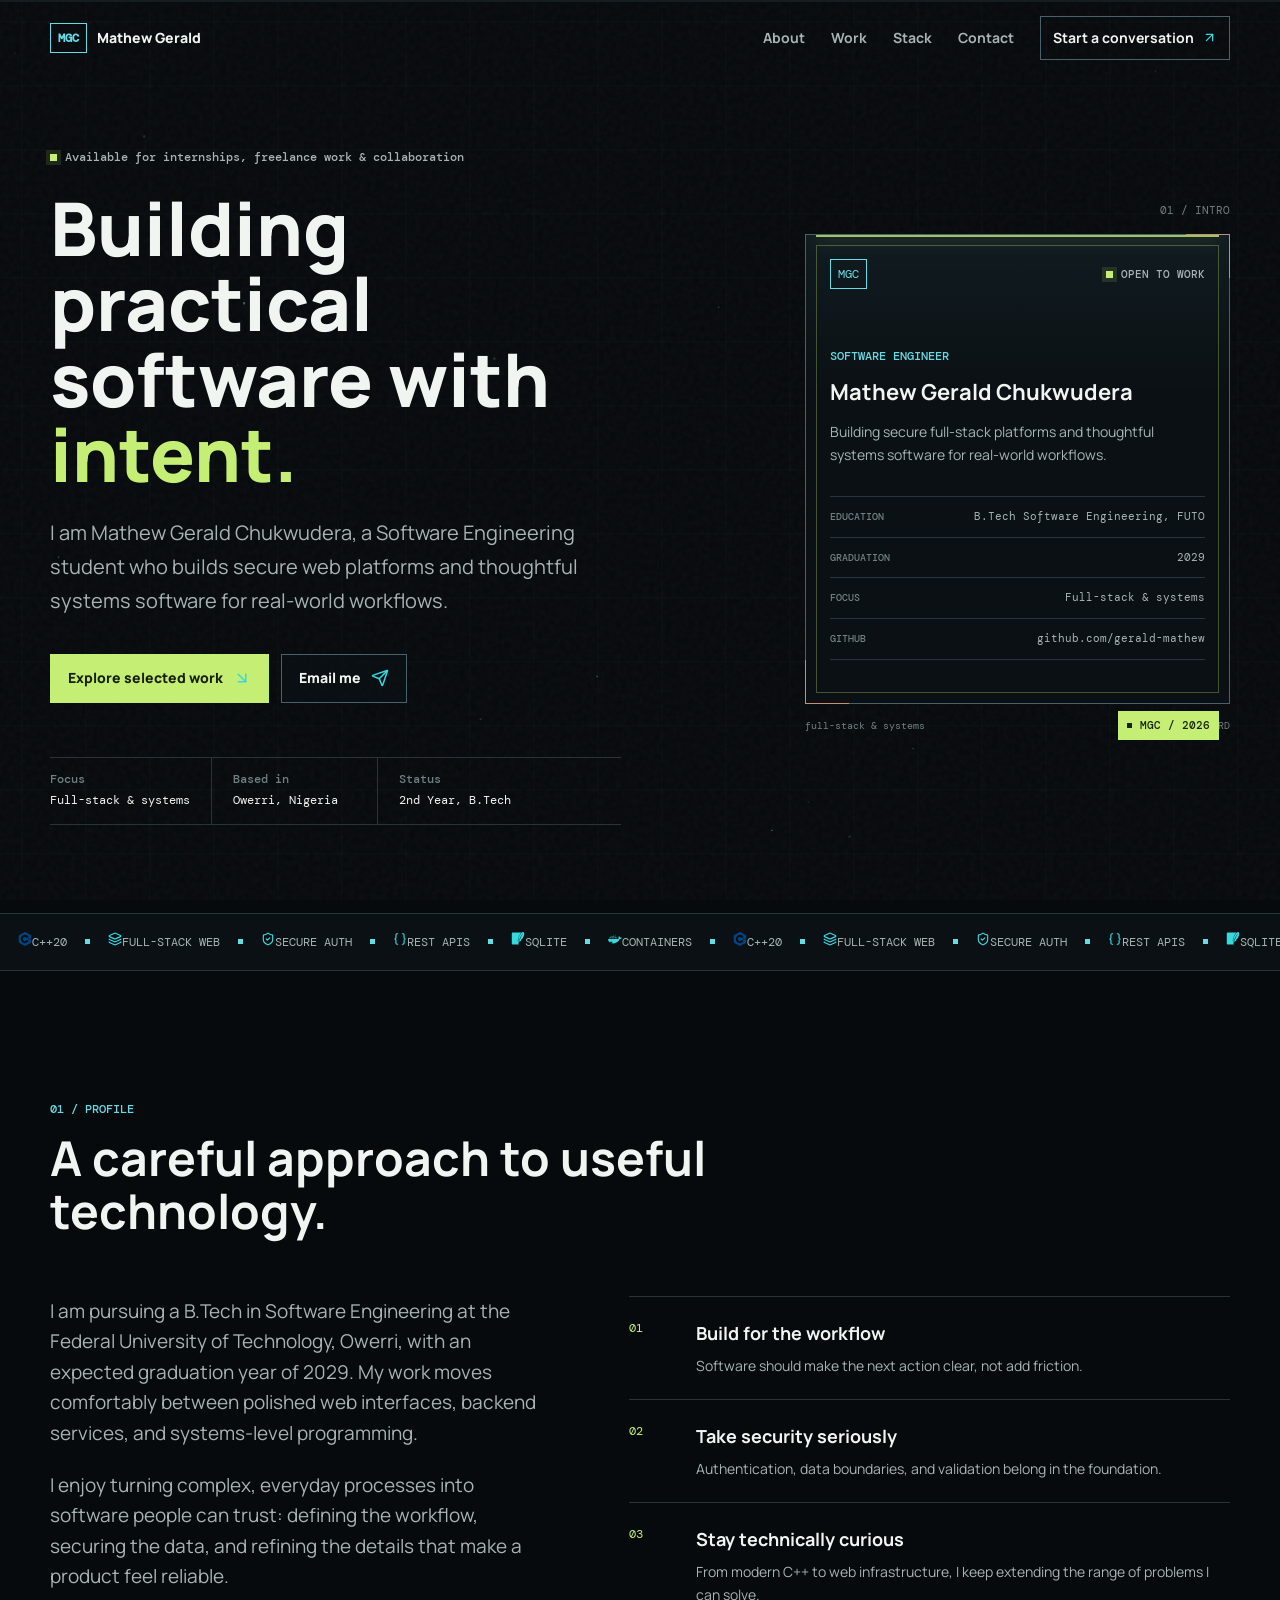
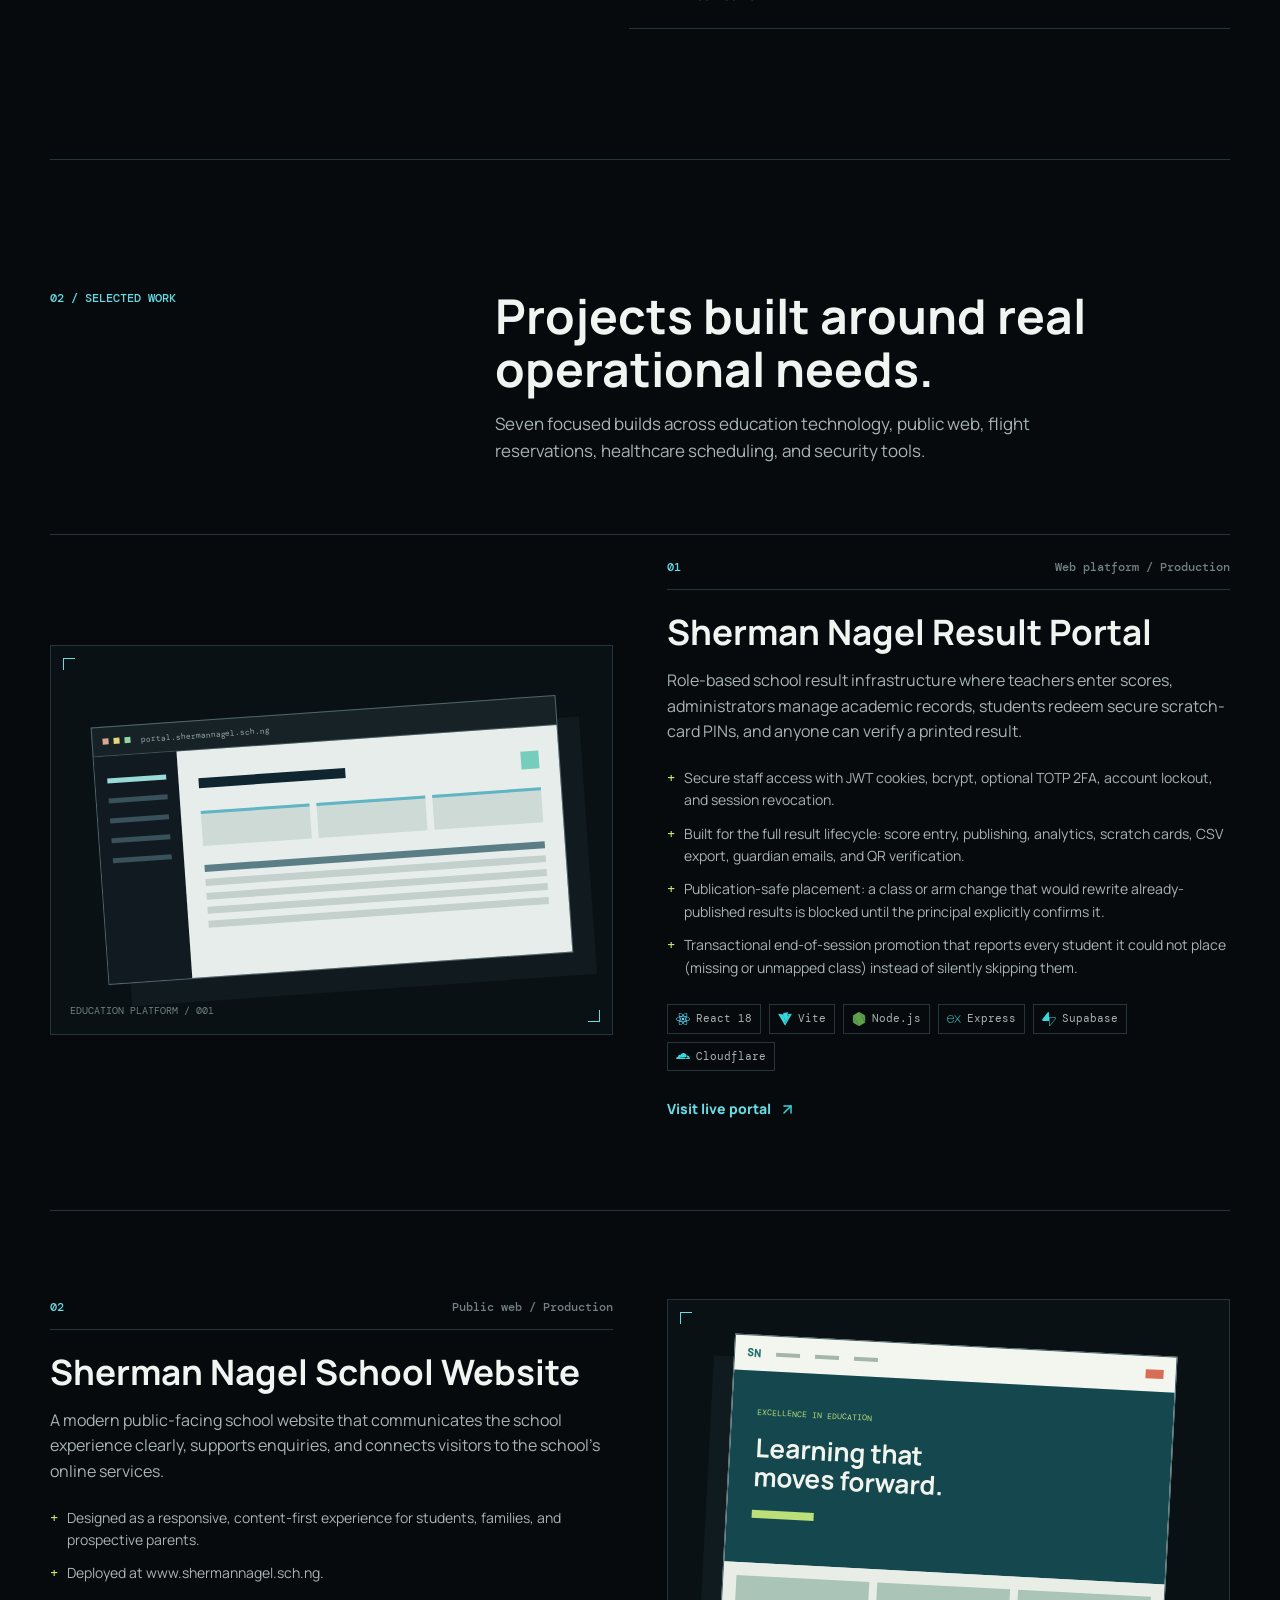
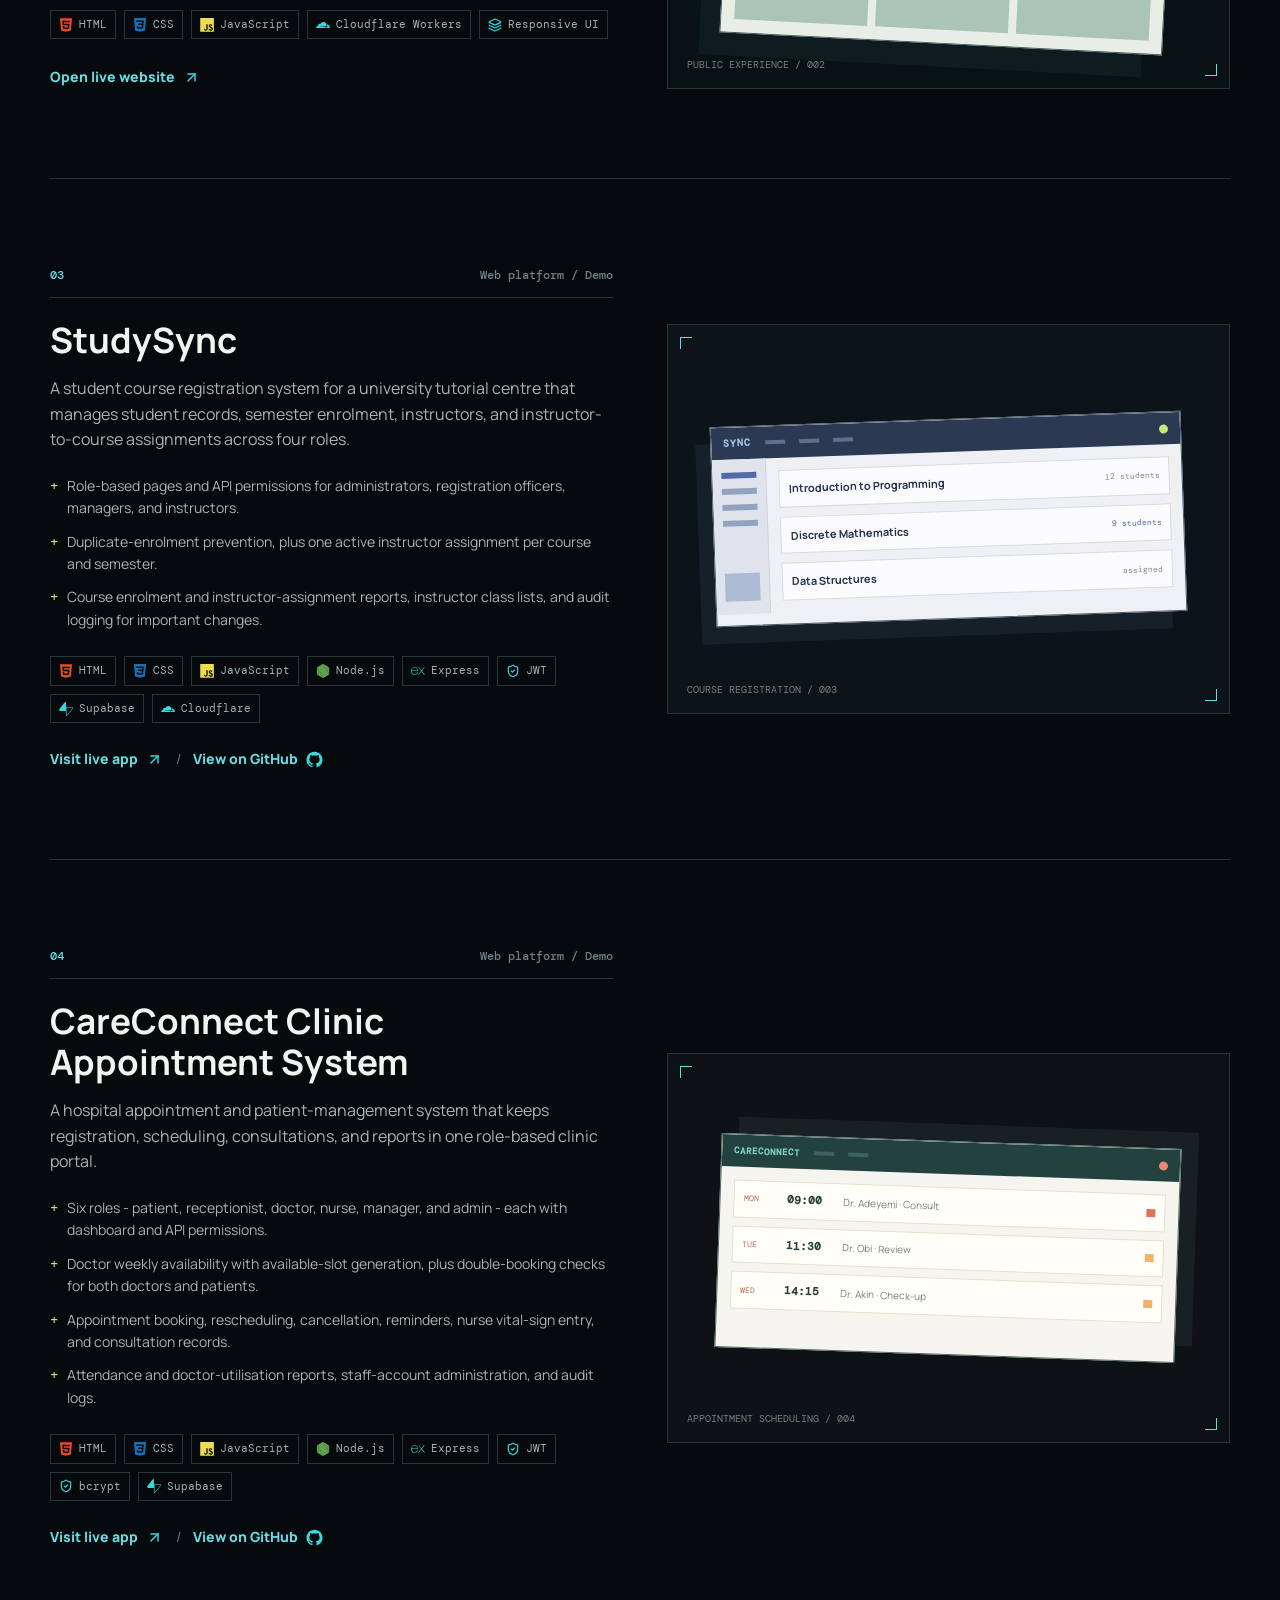
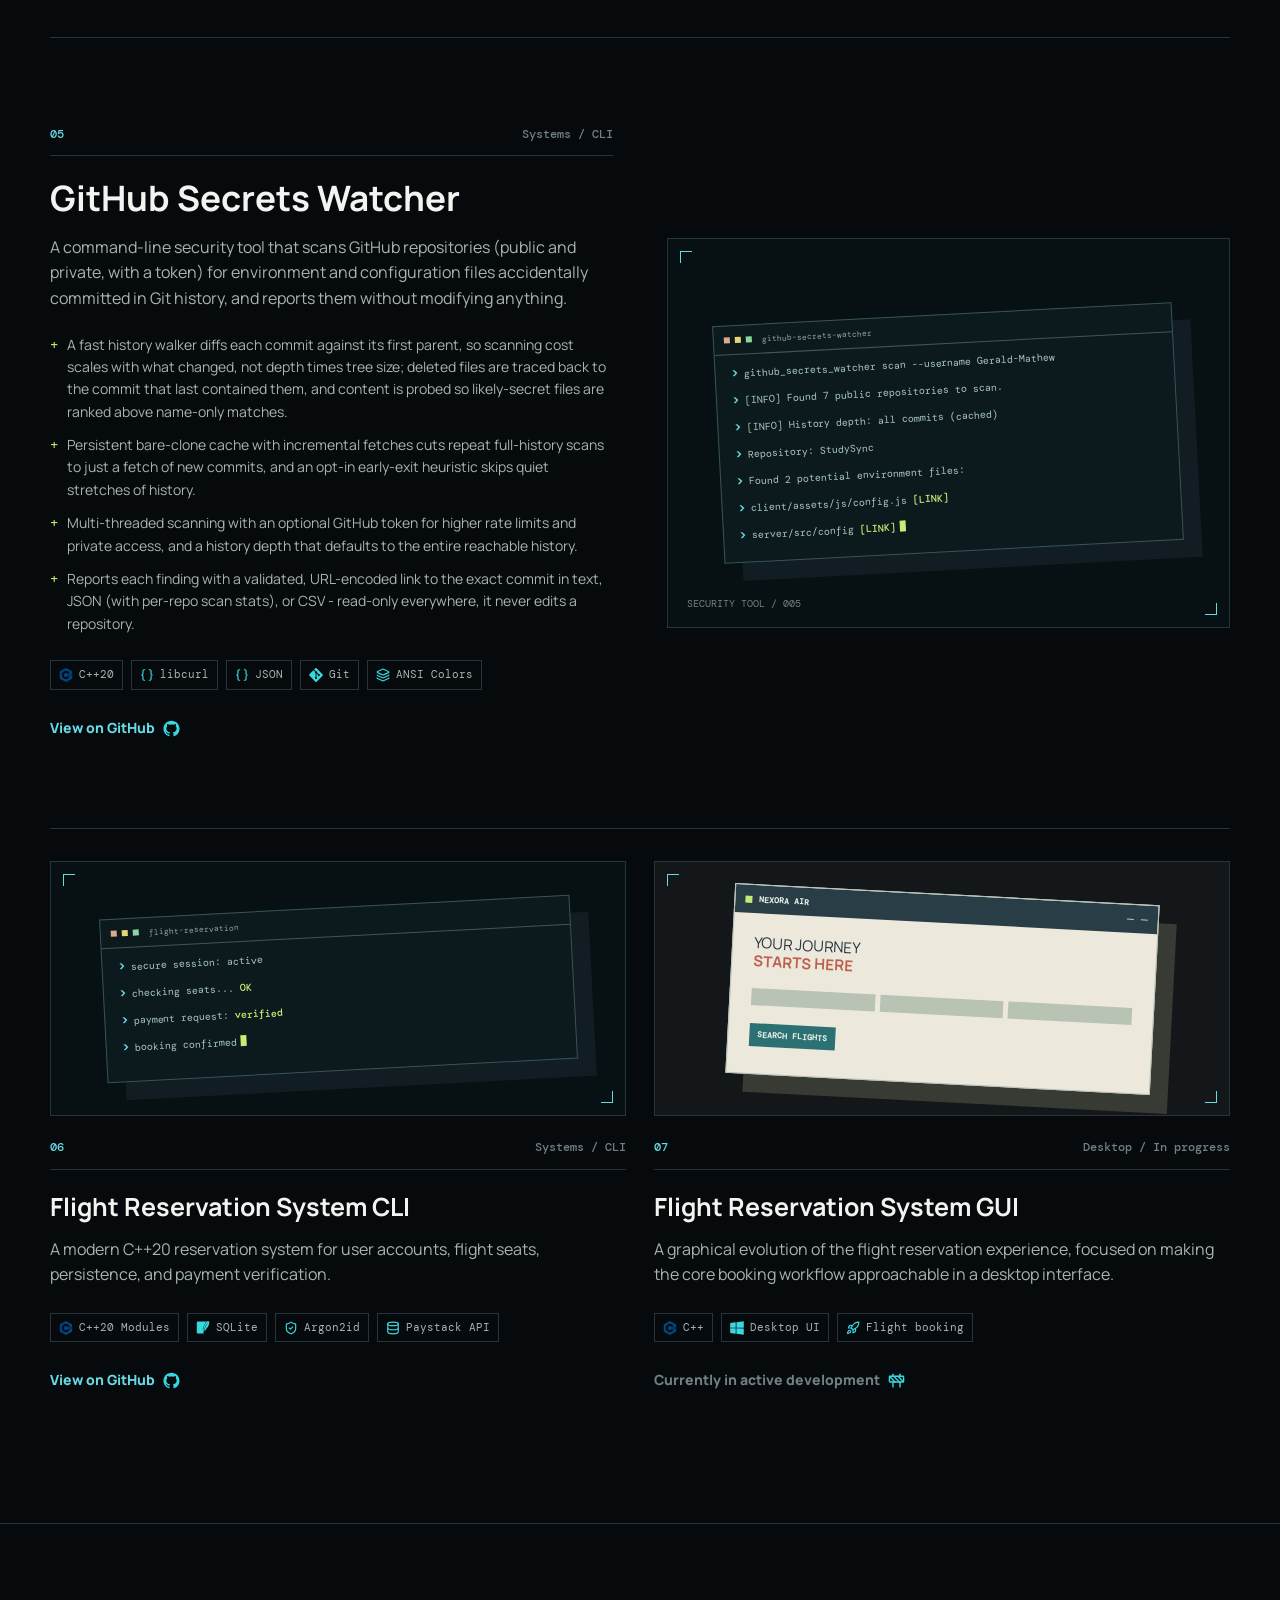
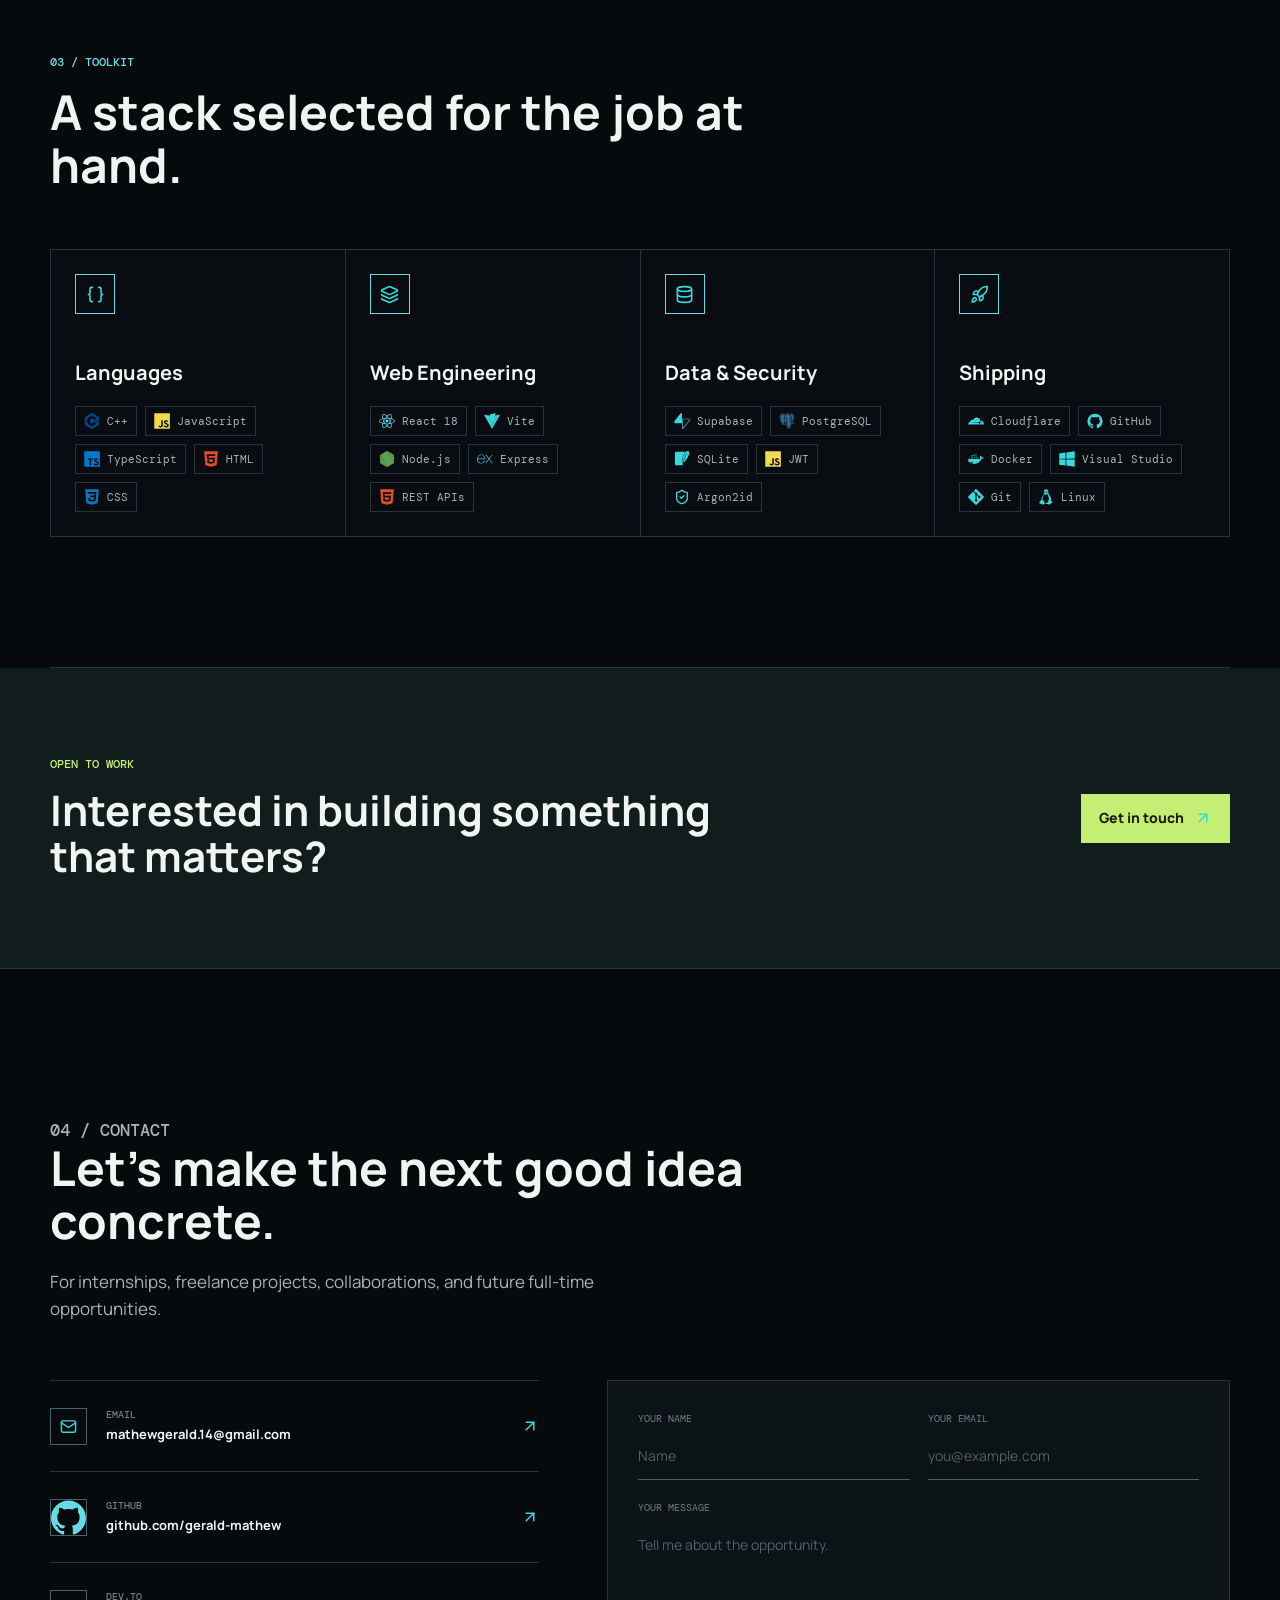
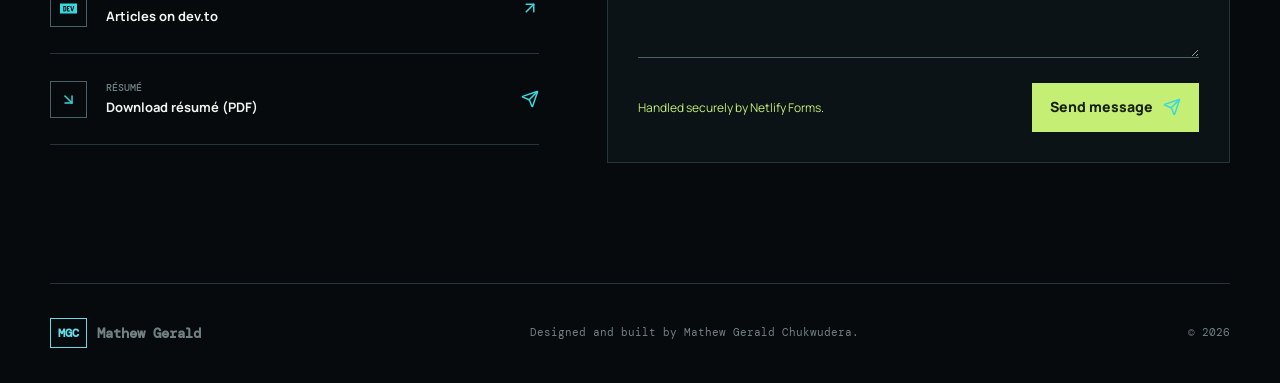
==== commit d6985ec6: "Make small favicons legible and fix relative asset paths Two problems found while testing the monogr" ====
--- a/index.html
+++ b/index.html
@@ -20,12 +20,12 @@
     <link rel="preconnect" href="https://fonts.googleapis.com" />
     <link rel="preconnect" href="https://fonts.gstatic.com" crossorigin />
     <link href="https://fonts.googleapis.com/css2?family=DM+Mono:wght@400;500&family=Manrope:wght@400;500;600;700;800&display=swap" rel="stylesheet" />
-    <link rel="stylesheet" href="assets/style.css" />
-    <link rel="icon" type="image/svg+xml" href="assets/images/mgc-monogram.svg">
-    <link rel="icon" type="image/x-icon" href="assets/images/favicon.ico">
-    <link rel="icon" type="image/png" sizes="32x32" href="assets/images/favicon-32x32.png">
-    <link rel="icon" type="image/png" sizes="16x16" href="assets/images/favicon-16x16.png">
-    <link rel="apple-touch-icon" sizes="180x180" href="assets/images/apple-touch-icon.png">
+    <link rel="stylesheet" href="/assets/style.css" />
+    <link rel="icon" type="image/svg+xml" href="/assets/images/mgc-monogram.svg">
+    <link rel="icon" type="image/x-icon" href="/assets/images/favicon.ico">
+    <link rel="icon" type="image/png" sizes="32x32" href="/assets/images/favicon-32x32.png">
+    <link rel="icon" type="image/png" sizes="16x16" href="/assets/images/favicon-16x16.png">
+    <link rel="apple-touch-icon" sizes="180x180" href="/assets/images/apple-touch-icon.png">
     <link rel="manifest" href="site.webmanifest">
     <link rel="canonical" href="https://gerald-mathew.netlify.app/">
     <script type="application/ld+json">
@@ -68,10 +68,10 @@
         <a class="brand" href="#top" aria-label="Mathew Gerald Chukwudera home">
           <span class="brand-mark">MGC</span><span class="brand-name">Mathew Gerald</span>
         </a>
-        <button class="menu-toggle" type="button" aria-label="Open navigation" aria-expanded="false" aria-controls="nav-links" data-menu-toggle><img class="icon" src="assets/icons/menu.svg" alt="" aria-hidden="true" /></button>
+        <button class="menu-toggle" type="button" aria-label="Open navigation" aria-expanded="false" aria-controls="nav-links" data-menu-toggle><img class="icon" src="/assets/icons/menu.svg" alt="" aria-hidden="true" /></button>
         <div class="nav-links" id="nav-links" data-nav-links>
           <a href="#about">About</a><a href="#work">Work</a><a href="#stack">Stack</a><a href="#contact">Contact</a>
-          <a class="nav-cta" href="mailto:mathewgerald.14@gmail.com">Start a conversation <img class="icon" src="assets/icons/arrow-up-right.svg" alt="" aria-hidden="true" /></a>
+          <a class="nav-cta" href="mailto:mathewgerald.14@gmail.com">Start a conversation <img class="icon" src="/assets/icons/arrow-up-right.svg" alt="" aria-hidden="true" /></a>
         </div>
       </nav>
     </header>
@@ -83,8 +83,8 @@
           <h1>Building practical software with <span class="accent-text">intent.</span></h1>
           <p class="hero-lede">I am Mathew Gerald Chukwudera, a Software Engineering student who builds secure web platforms and thoughtful systems software for real-world workflows.</p>
           <div class="hero-actions">
-            <a class="button button-primary" href="#work">Explore selected work <img class="icon" src="assets/icons/arrow-down-right.svg" alt="" aria-hidden="true" /></a>
-            <a class="button button-quiet" href="mailto:mathewgerald.14@gmail.com">Email me <img class="icon" src="assets/icons/send.svg" alt="" aria-hidden="true" /></a>
+            <a class="button button-primary" href="#work">Explore selected work <img class="icon" src="/assets/icons/arrow-down-right.svg" alt="" aria-hidden="true" /></a>
+            <a class="button button-quiet" href="mailto:mathewgerald.14@gmail.com">Email me <img class="icon" src="/assets/icons/send.svg" alt="" aria-hidden="true" /></a>
           </div>
           <div class="hero-meta" aria-label="Professional summary">
             <div><span class="meta-label">Focus</span><span>Full-stack & systems</span></div>
@@ -120,8 +120,8 @@
 
       <section class="ticker" aria-label="Core skills">
         <div class="ticker-track">
-          <span><img class="icon" src="assets/icons/cplusplus-plain.svg" alt="" aria-hidden="true" />C++20</span><b></b><span><img class="icon" src="assets/icons/layers-3.svg" alt="" aria-hidden="true" />FULL-STACK WEB</span><b></b><span><img class="icon" src="assets/icons/shield-check.svg" alt="" aria-hidden="true" />SECURE AUTH</span><b></b><span><img class="icon" src="assets/icons/braces.svg" alt="" aria-hidden="true" />REST APIS</span><b></b><span><img class="icon" src="assets/icons/sqlite-plain.svg" alt="" aria-hidden="true" />SQLITE</span><b></b><span><img class="icon" src="assets/icons/docker-plain.svg" alt="" aria-hidden="true" />CONTAINERS</span><b></b>
-          <span><img class="icon" src="assets/icons/cplusplus-plain.svg" alt="" aria-hidden="true" />C++20</span><b></b><span><img class="icon" src="assets/icons/layers-3.svg" alt="" aria-hidden="true" />FULL-STACK WEB</span><b></b><span><img class="icon" src="assets/icons/shield-check.svg" alt="" aria-hidden="true" />SECURE AUTH</span><b></b><span><img class="icon" src="assets/icons/braces.svg" alt="" aria-hidden="true" />REST APIS</span><b></b><span><img class="icon" src="assets/icons/sqlite-plain.svg" alt="" aria-hidden="true" />SQLITE</span><b></b><span><img class="icon" src="assets/icons/docker-plain.svg" alt="" aria-hidden="true" />CONTAINERS</span><b></b>
+          <span><img class="icon" src="/assets/icons/cplusplus-plain.svg" alt="" aria-hidden="true" />C++20</span><b></b><span><img class="icon" src="/assets/icons/layers-3.svg" alt="" aria-hidden="true" />FULL-STACK WEB</span><b></b><span><img class="icon" src="/assets/icons/shield-check.svg" alt="" aria-hidden="true" />SECURE AUTH</span><b></b><span><img class="icon" src="/assets/icons/braces.svg" alt="" aria-hidden="true" />REST APIS</span><b></b><span><img class="icon" src="/assets/icons/sqlite-plain.svg" alt="" aria-hidden="true" />SQLITE</span><b></b><span><img class="icon" src="/assets/icons/docker-plain.svg" alt="" aria-hidden="true" />CONTAINERS</span><b></b>
+          <span><img class="icon" src="/assets/icons/cplusplus-plain.svg" alt="" aria-hidden="true" />C++20</span><b></b><span><img class="icon" src="/assets/icons/layers-3.svg" alt="" aria-hidden="true" />FULL-STACK WEB</span><b></b><span><img class="icon" src="/assets/icons/shield-check.svg" alt="" aria-hidden="true" />SECURE AUTH</span><b></b><span><img class="icon" src="/assets/icons/braces.svg" alt="" aria-hidden="true" />REST APIS</span><b></b><span><img class="icon" src="/assets/icons/sqlite-plain.svg" alt="" aria-hidden="true" />SQLITE</span><b></b><span><img class="icon" src="/assets/icons/docker-plain.svg" alt="" aria-hidden="true" />CONTAINERS</span><b></b>
         </div>
       </section>
 
@@ -151,8 +151,8 @@
               <div class="project-topline"><span>01</span><span>Web platform / Production</span></div><h3>Sherman Nagel Result Portal</h3>
               <p>Role-based school result infrastructure where teachers enter scores, administrators manage academic records, students redeem secure scratch-card PINs, and anyone can verify a printed result.</p>
               <ul class="project-points"><li>Secure staff access with JWT cookies, bcrypt, optional TOTP 2FA, account lockout, and session revocation.</li><li>Built for the full result lifecycle: score entry, publishing, analytics, scratch cards, CSV export, guardian emails, and QR verification.</li><li>Publication-safe placement: a class or arm change that would rewrite already-published results is blocked until the principal explicitly confirms it.</li><li>Transactional end-of-session promotion that reports every student it could not place (missing or unmapped class) instead of silently skipping them.</li></ul>
-              <div class="tech-list"><span><img class="icon" src="assets/icons/react-original.svg" alt="" aria-hidden="true" />React 18</span><span><img class="icon" src="assets/icons/vitejs-plain.svg" alt="" aria-hidden="true" />Vite</span><span><img class="icon" src="assets/icons/nodejs-plain.svg" alt="" aria-hidden="true" />Node.js</span><span><img class="icon" src="assets/icons/express-original.svg" alt="" aria-hidden="true" />Express</span><span><img class="icon" src="assets/icons/supabase-plain.svg" alt="" aria-hidden="true" />Supabase</span><span><img class="icon" src="assets/icons/cloudflare-plain.svg" alt="" aria-hidden="true" />Cloudflare</span></div>
-              <a class="project-link" href="https://portal.shermannagel.sch.ng" target="_blank" rel="noreferrer">Visit live portal <img class="icon" src="assets/icons/arrow-up-right.svg" alt="" aria-hidden="true" /></a>
+              <div class="tech-list"><span><img class="icon" src="/assets/icons/react-original.svg" alt="" aria-hidden="true" />React 18</span><span><img class="icon" src="/assets/icons/vitejs-plain.svg" alt="" aria-hidden="true" />Vite</span><span><img class="icon" src="/assets/icons/nodejs-plain.svg" alt="" aria-hidden="true" />Node.js</span><span><img class="icon" src="/assets/icons/express-original.svg" alt="" aria-hidden="true" />Express</span><span><img class="icon" src="/assets/icons/supabase-plain.svg" alt="" aria-hidden="true" />Supabase</span><span><img class="icon" src="/assets/icons/cloudflare-plain.svg" alt="" aria-hidden="true" />Cloudflare</span></div>
+              <a class="project-link" href="https://portal.shermannagel.sch.ng" target="_blank" rel="noreferrer">Visit live portal <img class="icon" src="/assets/icons/arrow-up-right.svg" alt="" aria-hidden="true" /></a>
             </div>
           </article>
 
@@ -161,8 +161,8 @@
               <div class="project-topline"><span>02</span><span>Public web / Production</span></div><h3>Sherman Nagel School Website</h3>
               <p>A modern public-facing school website that communicates the school experience clearly, supports enquiries, and connects visitors to the school's online services.</p>
               <ul class="project-points"><li>Designed as a responsive, content-first experience for students, families, and prospective parents.</li><li>Deployed at www.shermannagel.sch.ng.</li></ul>
-              <div class="tech-list"><span><img class="icon" src="assets/icons/html5-plain.svg" alt="" aria-hidden="true" />HTML</span><span><img class="icon" src="assets/icons/css3-plain.svg" alt="" aria-hidden="true" />CSS</span><span><img class="icon" src="assets/icons/javascript-plain.svg" alt="" aria-hidden="true" />JavaScript</span><span><img class="icon" src="assets/icons/cloudflare-plain.svg" alt="" aria-hidden="true" />Cloudflare Workers</span><span><img class="icon" src="assets/icons/layers-3.svg" alt="" aria-hidden="true" />Responsive UI</span></div>
-              <a class="project-link" href="https://www.shermannagel.sch.ng" target="_blank" rel="noreferrer">Open live website <img class="icon" src="assets/icons/arrow-up-right.svg" alt="" aria-hidden="true" /></a>
+              <div class="tech-list"><span><img class="icon" src="/assets/icons/html5-plain.svg" alt="" aria-hidden="true" />HTML</span><span><img class="icon" src="/assets/icons/css3-plain.svg" alt="" aria-hidden="true" />CSS</span><span><img class="icon" src="/assets/icons/javascript-plain.svg" alt="" aria-hidden="true" />JavaScript</span><span><img class="icon" src="/assets/icons/cloudflare-plain.svg" alt="" aria-hidden="true" />Cloudflare Workers</span><span><img class="icon" src="/assets/icons/layers-3.svg" alt="" aria-hidden="true" />Responsive UI</span></div>
+              <a class="project-link" href="https://www.shermannagel.sch.ng" target="_blank" rel="noreferrer">Open live website <img class="icon" src="/assets/icons/arrow-up-right.svg" alt="" aria-hidden="true" /></a>
             </div>
             <div class="project-display website-display" aria-hidden="true"><div class="site-window"><div class="site-nav"><b>SN</b><i></i><i></i><i></i><span></span></div><div class="site-hero-ui"><small>EXCELLENCE IN EDUCATION</small><strong>Learning that<br />moves forward.</strong><em></em></div><div class="site-cards"><i></i><i></i><i></i></div></div><span class="display-note">PUBLIC EXPERIENCE / 002</span>
             </div>
@@ -173,10 +173,10 @@
               <div class="project-topline"><span>03</span><span>Web platform / Demo</span></div><h3>StudySync</h3>
               <p>A student course registration system for a university tutorial centre that manages student records, semester enrolment, instructors, and instructor-to-course assignments across four roles.</p>
               <ul class="project-points"><li>Role-based pages and API permissions for administrators, registration officers, managers, and instructors.</li><li>Duplicate-enrolment prevention, plus one active instructor assignment per course and semester.</li><li>Course enrolment and instructor-assignment reports, instructor class lists, and audit logging for important changes.</li></ul>
-              <div class="tech-list"><span><img class="icon" src="assets/icons/html5-plain.svg" alt="" aria-hidden="true" />HTML</span><span><img class="icon" src="assets/icons/css3-plain.svg" alt="" aria-hidden="true" />CSS</span><span><img class="icon" src="assets/icons/javascript-plain.svg" alt="" aria-hidden="true" />JavaScript</span><span><img class="icon" src="assets/icons/nodejs-plain.svg" alt="" aria-hidden="true" />Node.js</span><span><img class="icon" src="assets/icons/express-original.svg" alt="" aria-hidden="true" />Express</span><span><img class="icon" src="assets/icons/shield-check.svg" alt="" aria-hidden="true" />JWT</span><span><img class="icon" src="assets/icons/supabase-plain.svg" alt="" aria-hidden="true" />Supabase</span><span><img class="icon" src="assets/icons/cloudflare-plain.svg" alt="" aria-hidden="true" />Cloudflare</span></div>
+              <div class="tech-list"><span><img class="icon" src="/assets/icons/html5-plain.svg" alt="" aria-hidden="true" />HTML</span><span><img class="icon" src="/assets/icons/css3-plain.svg" alt="" aria-hidden="true" />CSS</span><span><img class="icon" src="/assets/icons/javascript-plain.svg" alt="" aria-hidden="true" />JavaScript</span><span><img class="icon" src="/assets/icons/nodejs-plain.svg" alt="" aria-hidden="true" />Node.js</span><span><img class="icon" src="/assets/icons/express-original.svg" alt="" aria-hidden="true" />Express</span><span><img class="icon" src="/assets/icons/shield-check.svg" alt="" aria-hidden="true" />JWT</span><span><img class="icon" src="/assets/icons/supabase-plain.svg" alt="" aria-hidden="true" />Supabase</span><span><img class="icon" src="/assets/icons/cloudflare-plain.svg" alt="" aria-hidden="true" />Cloudflare</span></div>
               <div class="project-links">
-                <a class="project-link" href="https://studysync.gerald-mathew.workers.dev" target="_blank" rel="noreferrer">Visit live app <img class="icon" src="assets/icons/arrow-up-right.svg" alt="" aria-hidden="true" /></a>
-                <a class="project-link" href="https://github.com/gerald-mathew/studysync" target="_blank" rel="noreferrer">View on GitHub <img class="icon" src="assets/icons/github-original.svg" alt="" aria-hidden="true" /></a>
+                <a class="project-link" href="https://studysync.gerald-mathew.workers.dev" target="_blank" rel="noreferrer">Visit live app <img class="icon" src="/assets/icons/arrow-up-right.svg" alt="" aria-hidden="true" /></a>
+                <a class="project-link" href="https://github.com/gerald-mathew/studysync" target="_blank" rel="noreferrer">View on GitHub <img class="icon" src="/assets/icons/github-original.svg" alt="" aria-hidden="true" /></a>
               </div>
             </div>
             <div class="project-display studysync-display" aria-hidden="true">
@@ -200,10 +200,10 @@
               <div class="project-topline"><span>04</span><span>Web platform / Demo</span></div><h3>CareConnect Clinic Appointment System</h3>
               <p>A hospital appointment and patient-management system that keeps registration, scheduling, consultations, and reports in one role-based clinic portal.</p>
               <ul class="project-points"><li>Six roles - patient, receptionist, doctor, nurse, manager, and admin - each with dashboard and API permissions.</li><li>Doctor weekly availability with available-slot generation, plus double-booking checks for both doctors and patients.</li><li>Appointment booking, rescheduling, cancellation, reminders, nurse vital-sign entry, and consultation records.</li><li>Attendance and doctor-utilisation reports, staff-account administration, and audit logs.</li></ul>
-              <div class="tech-list"><span><img class="icon" src="assets/icons/html5-plain.svg" alt="" aria-hidden="true" />HTML</span><span><img class="icon" src="assets/icons/css3-plain.svg" alt="" aria-hidden="true" />CSS</span><span><img class="icon" src="assets/icons/javascript-plain.svg" alt="" aria-hidden="true" />JavaScript</span><span><img class="icon" src="assets/icons/nodejs-plain.svg" alt="" aria-hidden="true" />Node.js</span><span><img class="icon" src="assets/icons/express-original.svg" alt="" aria-hidden="true" />Express</span><span><img class="icon" src="assets/icons/shield-check.svg" alt="" aria-hidden="true" />JWT</span><span><img class="icon" src="assets/icons/shield-check.svg" alt="" aria-hidden="true" />bcrypt</span><span><img class="icon" src="assets/icons/supabase-plain.svg" alt="" aria-hidden="true" />Supabase</span></div>
+              <div class="tech-list"><span><img class="icon" src="/assets/icons/html5-plain.svg" alt="" aria-hidden="true" />HTML</span><span><img class="icon" src="/assets/icons/css3-plain.svg" alt="" aria-hidden="true" />CSS</span><span><img class="icon" src="/assets/icons/javascript-plain.svg" alt="" aria-hidden="true" />JavaScript</span><span><img class="icon" src="/assets/icons/nodejs-plain.svg" alt="" aria-hidden="true" />Node.js</span><span><img class="icon" src="/assets/icons/express-original.svg" alt="" aria-hidden="true" />Express</span><span><img class="icon" src="/assets/icons/shield-check.svg" alt="" aria-hidden="true" />JWT</span><span><img class="icon" src="/assets/icons/shield-check.svg" alt="" aria-hidden="true" />bcrypt</span><span><img class="icon" src="/assets/icons/supabase-plain.svg" alt="" aria-hidden="true" />Supabase</span></div>
               <div class="project-links">
-                <a class="project-link" href="https://ccas-website.gerald-mathew.workers.dev" target="_blank" rel="noreferrer">Visit live app <img class="icon" src="assets/icons/arrow-up-right.svg" alt="" aria-hidden="true" /></a>
-                <a class="project-link" href="https://github.com/gerald-mathew/ccas-website" target="_blank" rel="noreferrer">View on GitHub <img class="icon" src="assets/icons/github-original.svg" alt="" aria-hidden="true" /></a>
+                <a class="project-link" href="https://ccas-website.gerald-mathew.workers.dev" target="_blank" rel="noreferrer">Visit live app <img class="icon" src="/assets/icons/arrow-up-right.svg" alt="" aria-hidden="true" /></a>
+                <a class="project-link" href="https://github.com/gerald-mathew/ccas-website" target="_blank" rel="noreferrer">View on GitHub <img class="icon" src="/assets/icons/github-original.svg" alt="" aria-hidden="true" /></a>
               </div>
             </div>
             <div class="project-display careconnect-display" aria-hidden="true">
@@ -224,8 +224,8 @@
               <div class="project-topline"><span>05</span><span>Systems / CLI</span></div><h3>GitHub Secrets Watcher</h3>
               <p>A command-line security tool that scans GitHub repositories (public and private, with a token) for environment and configuration files accidentally committed in Git history, and reports them without modifying anything.</p>
               <ul class="project-points"><li>A fast history walker diffs each commit against its first parent, so scanning cost scales with what changed, not depth times tree size; deleted files are traced back to the commit that last contained them, and content is probed so likely-secret files are ranked above name-only matches.</li><li>Persistent bare-clone cache with incremental fetches cuts repeat full-history scans to just a fetch of new commits, and an opt-in early-exit heuristic skips quiet stretches of history.</li><li>Multi-threaded scanning with an optional GitHub token for higher rate limits and private access, and a history depth that defaults to the entire reachable history.</li><li>Reports each finding with a validated, URL-encoded link to the exact commit in text, JSON (with per-repo scan stats), or CSV - read-only everywhere, it never edits a repository.</li></ul>
-              <div class="tech-list"><span><img class="icon" src="assets/icons/cplusplus-plain.svg" alt="" aria-hidden="true" />C++20</span><span><img class="icon" src="assets/icons/braces.svg" alt="" aria-hidden="true" />libcurl</span><span><img class="icon" src="assets/icons/braces.svg" alt="" aria-hidden="true" />JSON</span><span><img class="icon" src="assets/icons/git-plain.svg" alt="" aria-hidden="true" />Git</span><span><img class="icon" src="assets/icons/layers-3.svg" alt="" aria-hidden="true" />ANSI Colors</span></div>
-              <a class="project-link" href="https://github.com/gerald-mathew/github-secrets-watcher" target="_blank" rel="noreferrer">View on GitHub <img class="icon" src="assets/icons/github-original.svg" alt="" aria-hidden="true" /></a>
+              <div class="tech-list"><span><img class="icon" src="/assets/icons/cplusplus-plain.svg" alt="" aria-hidden="true" />C++20</span><span><img class="icon" src="/assets/icons/braces.svg" alt="" aria-hidden="true" />libcurl</span><span><img class="icon" src="/assets/icons/braces.svg" alt="" aria-hidden="true" />JSON</span><span><img class="icon" src="/assets/icons/git-plain.svg" alt="" aria-hidden="true" />Git</span><span><img class="icon" src="/assets/icons/layers-3.svg" alt="" aria-hidden="true" />ANSI Colors</span></div>
+              <a class="project-link" href="https://github.com/gerald-mathew/github-secrets-watcher" target="_blank" rel="noreferrer">View on GitHub <img class="icon" src="/assets/icons/github-original.svg" alt="" aria-hidden="true" /></a>
             </div>
             <div class="project-display cli-display" aria-hidden="true">
               <div class="terminal-window">
@@ -254,11 +254,11 @@
                 </div>
               </div>
               <div class="project-copy">
-<div class="project-topline"><span>06</span><span>Systems / CLI</span></div>
+                <div class="project-topline"><span>06</span><span>Systems / CLI</span></div>
                 <h3>Flight Reservation System CLI</h3>
                 <p>A modern C++20 reservation system for user accounts, flight seats, persistence, and payment verification.</p>
-                <div class="tech-list"><span><img class="icon" src="assets/icons/cplusplus-plain.svg" alt="" aria-hidden="true" />C++20 Modules</span><span><img class="icon" src="assets/icons/sqlite-plain.svg" alt="" aria-hidden="true" />SQLite</span><span><img class="icon" src="assets/icons/shield-check.svg" alt="" aria-hidden="true" />Argon2id</span><span><img class="icon" src="assets/icons/database.svg" alt="" aria-hidden="true" />Paystack API</span></div>
-                <a class="project-link" href="https://github.com/gerald-mathew/FlightReservation-CLI" target="_blank" rel="noreferrer">View on GitHub <img class="icon" src="assets/icons/github-original.svg" alt="" aria-hidden="true" /></a>
+                <div class="tech-list"><span><img class="icon" src="/assets/icons/cplusplus-plain.svg" alt="" aria-hidden="true" />C++20 Modules</span><span><img class="icon" src="/assets/icons/sqlite-plain.svg" alt="" aria-hidden="true" />SQLite</span><span><img class="icon" src="/assets/icons/shield-check.svg" alt="" aria-hidden="true" />Argon2id</span><span><img class="icon" src="/assets/icons/database.svg" alt="" aria-hidden="true" />Paystack API</span></div>
+                <a class="project-link" href="https://github.com/gerald-mathew/FlightReservation-CLI" target="_blank" rel="noreferrer">View on GitHub <img class="icon" src="/assets/icons/github-original.svg" alt="" aria-hidden="true" /></a>
               </div>
             </article>
 
@@ -273,8 +273,8 @@
                 <div class="project-topline"><span>07</span><span>Desktop / In progress</span></div>
                 <h3>Flight Reservation System GUI</h3>
                 <p>A graphical evolution of the flight reservation experience, focused on making the core booking workflow approachable in a desktop interface.</p>
-                <div class="tech-list"><span><img class="icon" src="assets/icons/cplusplus-plain.svg" alt="" aria-hidden="true" />C++</span><span><img class="icon" src="assets/icons/windows8-original.svg" alt="" aria-hidden="true" />Desktop UI</span><span><img class="icon" src="assets/icons/rocket.svg" alt="" aria-hidden="true" />Flight booking</span></div>
-                <span class="project-link project-link-muted">Currently in active development <img class="icon" src="assets/icons/construction.svg" alt="" aria-hidden="true" /></span>
+                <div class="tech-list"><span><img class="icon" src="/assets/icons/cplusplus-plain.svg" alt="" aria-hidden="true" />C++</span><span><img class="icon" src="/assets/icons/windows8-original.svg" alt="" aria-hidden="true" />Desktop UI</span><span><img class="icon" src="/assets/icons/rocket.svg" alt="" aria-hidden="true" />Flight booking</span></div>
+                <span class="project-link project-link-muted">Currently in active development <img class="icon" src="/assets/icons/construction.svg" alt="" aria-hidden="true" /></span>
               </div>
             </article>
           </div>
@@ -285,17 +285,17 @@
       <section class="stack section container" id="stack">
         <div class="section-heading reveal"><p class="section-kicker">03 / TOOLKIT</p><h2>A stack selected for the job at hand.</h2></div>
         <div class="stack-grid">
-          <article class="skill-group reveal"><div class="skill-icon"><img class="icon" src="assets/icons/braces.svg" alt="" aria-hidden="true" /></div><h3>Languages</h3><div class="skill-tags" aria-label="Languages"><span><img class="icon" src="assets/icons/cplusplus-plain.svg" alt="" aria-hidden="true" />C++</span><span><img class="icon" src="assets/icons/javascript-plain.svg" alt="" aria-hidden="true" />JavaScript</span><span><img class="icon" src="assets/icons/typescript-plain.svg" alt="" aria-hidden="true" />TypeScript</span><span><img class="icon" src="assets/icons/html5-plain.svg" alt="" aria-hidden="true" />HTML</span><span><img class="icon" src="assets/icons/css3-plain.svg" alt="" aria-hidden="true" />CSS</span></div></article>
-          <article class="skill-group reveal reveal-delay"><div class="skill-icon"><img class="icon" src="assets/icons/layers-3.svg" alt="" aria-hidden="true" /></div><h3>Web Engineering</h3><div class="skill-tags" aria-label="Web engineering technologies"><span><img class="icon" src="assets/icons/react-original.svg" alt="" aria-hidden="true" />React 18</span><span><img class="icon" src="assets/icons/vitejs-plain.svg" alt="" aria-hidden="true" />Vite</span><span><img class="icon" src="assets/icons/nodejs-plain.svg" alt="" aria-hidden="true" />Node.js</span><span><img class="icon" src="assets/icons/express-original.svg" alt="" aria-hidden="true" />Express</span><span><img class="icon" src="assets/icons/html5-plain.svg" alt="" aria-hidden="true" />REST APIs</span></div></article>
-          <article class="skill-group reveal reveal-delay-2"><div class="skill-icon"><img class="icon" src="assets/icons/database.svg" alt="" aria-hidden="true" /></div><h3>Data & Security</h3><div class="skill-tags" aria-label="Data and security technologies"><span><img class="icon" src="assets/icons/supabase-plain.svg" alt="" aria-hidden="true" />Supabase</span><span><img class="icon" src="assets/icons/postgresql-plain.svg" alt="" aria-hidden="true" />PostgreSQL</span><span><img class="icon" src="assets/icons/sqlite-plain.svg" alt="" aria-hidden="true" />SQLite</span><span><img class="icon" src="assets/icons/javascript-plain.svg" alt="" aria-hidden="true" />JWT</span><span><img class="icon" src="assets/icons/shield-check.svg" alt="" aria-hidden="true" />Argon2id</span></div></article>
-          <article class="skill-group reveal reveal-delay-3"><div class="skill-icon"><img class="icon" src="assets/icons/rocket.svg" alt="" aria-hidden="true" /></div><h3>Shipping</h3><div class="skill-tags" aria-label="Shipping tools"><span><img class="icon" src="assets/icons/cloudflare-plain.svg" alt="" aria-hidden="true" />Cloudflare</span><span><img class="icon" src="assets/icons/github-original.svg" alt="" aria-hidden="true" />GitHub</span><span><img class="icon" src="assets/icons/docker-plain.svg" alt="" aria-hidden="true" />Docker</span><span><img class="icon" src="assets/icons/windows8-original.svg" alt="" aria-hidden="true" />Visual Studio</span><span><img class="icon" src="assets/icons/git-plain.svg" alt="" aria-hidden="true" />Git</span><span><img class="icon" src="assets/icons/linux-plain.svg" alt="" aria-hidden="true" />Linux</span></div></article>
+          <article class="skill-group reveal"><div class="skill-icon"><img class="icon" src="/assets/icons/braces.svg" alt="" aria-hidden="true" /></div><h3>Languages</h3><div class="skill-tags" aria-label="Languages"><span><img class="icon" src="/assets/icons/cplusplus-plain.svg" alt="" aria-hidden="true" />C++</span><span><img class="icon" src="/assets/icons/javascript-plain.svg" alt="" aria-hidden="true" />JavaScript</span><span><img class="icon" src="/assets/icons/typescript-plain.svg" alt="" aria-hidden="true" />TypeScript</span><span><img class="icon" src="/assets/icons/html5-plain.svg" alt="" aria-hidden="true" />HTML</span><span><img class="icon" src="/assets/icons/css3-plain.svg" alt="" aria-hidden="true" />CSS</span></div></article>
+          <article class="skill-group reveal reveal-delay"><div class="skill-icon"><img class="icon" src="/assets/icons/layers-3.svg" alt="" aria-hidden="true" /></div><h3>Web Engineering</h3><div class="skill-tags" aria-label="Web engineering technologies"><span><img class="icon" src="/assets/icons/react-original.svg" alt="" aria-hidden="true" />React 18</span><span><img class="icon" src="/assets/icons/vitejs-plain.svg" alt="" aria-hidden="true" />Vite</span><span><img class="icon" src="/assets/icons/nodejs-plain.svg" alt="" aria-hidden="true" />Node.js</span><span><img class="icon" src="/assets/icons/express-original.svg" alt="" aria-hidden="true" />Express</span><span><img class="icon" src="/assets/icons/html5-plain.svg" alt="" aria-hidden="true" />REST APIs</span></div></article>
+          <article class="skill-group reveal reveal-delay-2"><div class="skill-icon"><img class="icon" src="/assets/icons/database.svg" alt="" aria-hidden="true" /></div><h3>Data & Security</h3><div class="skill-tags" aria-label="Data and security technologies"><span><img class="icon" src="/assets/icons/supabase-plain.svg" alt="" aria-hidden="true" />Supabase</span><span><img class="icon" src="/assets/icons/postgresql-plain.svg" alt="" aria-hidden="true" />PostgreSQL</span><span><img class="icon" src="/assets/icons/sqlite-plain.svg" alt="" aria-hidden="true" />SQLite</span><span><img class="icon" src="/assets/icons/javascript-plain.svg" alt="" aria-hidden="true" />JWT</span><span><img class="icon" src="/assets/icons/shield-check.svg" alt="" aria-hidden="true" />Argon2id</span></div></article>
+          <article class="skill-group reveal reveal-delay-3"><div class="skill-icon"><img class="icon" src="/assets/icons/rocket.svg" alt="" aria-hidden="true" /></div><h3>Shipping</h3><div class="skill-tags" aria-label="Shipping tools"><span><img class="icon" src="/assets/icons/cloudflare-plain.svg" alt="" aria-hidden="true" />Cloudflare</span><span><img class="icon" src="/assets/icons/github-original.svg" alt="" aria-hidden="true" />GitHub</span><span><img class="icon" src="/assets/icons/docker-plain.svg" alt="" aria-hidden="true" />Docker</span><span><img class="icon" src="/assets/icons/windows8-original.svg" alt="" aria-hidden="true" />Visual Studio</span><span><img class="icon" src="/assets/icons/git-plain.svg" alt="" aria-hidden="true" />Git</span><span><img class="icon" src="/assets/icons/linux-plain.svg" alt="" aria-hidden="true" />Linux</span></div></article>
         </div>
       </section>
 
       <section class="availability">
         <div class="container availability-inner reveal">
           <div><span class="availability-marker">OPEN TO WORK</span><h2>Interested in building something that matters?</h2></div>
-          <a class="button button-primary" href="mailto:mathewgerald.14@gmail.com?subject=Let%27s%20work%20together">Get in touch <img class="icon" src="assets/icons/arrow-up-right.svg" alt="" aria-hidden="true" /></a>
+          <a class="button button-primary" href="mailto:mathewgerald.14@gmail.com?subject=Let%27s%20work%20together">Get in touch <img class="icon" src="/assets/icons/arrow-up-right.svg" alt="" aria-hidden="true" /></a>
         </div>
       </section>
 
@@ -306,12 +306,12 @@
         </div>
         <div class="contact-layout">
           <div class="contact-options reveal">
-            <a class="contact-option" href="mailto:mathewgerald.14@gmail.com"><span><img class="icon" src="assets/icons/mail.svg" alt="" aria-hidden="true" /></span><div><small>EMAIL</small><strong>mathewgerald.14@gmail.com</strong></div><img class="icon" src="assets/icons/arrow-up-right.svg" alt="" aria-hidden="true" /></a>
+            <a class="contact-option" href="mailto:mathewgerald.14@gmail.com"><span><img class="icon" src="/assets/icons/mail.svg" alt="" aria-hidden="true" /></span><div><small>EMAIL</small><strong>mathewgerald.14@gmail.com</strong></div><img class="icon" src="/assets/icons/arrow-up-right.svg" alt="" aria-hidden="true" /></a>
             <a class="contact-option" href="https://github.com/gerald-mathew" target="_blank" rel="noreferrer"><span><svg xmlns="http://www.w3.org/2000/svg" viewBox="0 0 24 24" fill="currentColor">
               <path d="M12 .297c-6.63 0-12 5.373-12 12 0 5.303 3.438 9.8 8.205 11.385.6.113.82-.258.82-.577 0-.285-.01-1.04-.015-2.04-3.338.724-4.042-1.61-4.042-1.61-.546-1.387-1.333-1.756-1.333-1.756 -1.089-.745.084-.729.084-.729 1.205.084 1.84 1.237 1.84 1.237 1.07 1.835 2.809 1.305 3.495.998 .108-.776.418-1.305.762-1.605-2.665-.3-5.466-1.332-5.466-5.93 0-1.31.465-2.38 1.235-3.22 -.135-.303-.54-1.523.105-3.176 0 0 1.005-.322 3.3 1.23.96-.267 1.98-.399 3-.405 1.02.006 2.04.138 3 .405 2.28-1.552 3.285-1.23 3.285-1.23.645 1.653.24 2.873.12 3.176 .765.84 1.23 1.91 1.23 3.22 0 4.61-2.805 5.625-5.475 5.92.435.375.81 1.102.81 2.222 0 1.606-.015 2.896-.015 3.286 0 .315.21.69.825.57C20.565 22.092 24 17.592 24 12.297 c0-6.627-5.373-12-12-12"/>
-            </svg></span><div><small>GITHUB</small><strong>github.com/gerald-mathew</strong></div><img class="icon" src="assets/icons/arrow-up-right.svg" alt="" aria-hidden="true" /></a>
-            <a class="contact-option" href="https://dev.to/gerald-mathew" target="_blank" rel="noreferrer"><span><img class="icon" src="assets/icons/devdotto.svg" alt="" aria-hidden="true" /></span><div><small>DEV.TO</small><strong>Articles on dev.to</strong></div><img class="icon" src="assets/icons/arrow-up-right.svg" alt="" aria-hidden="true" /></a>
-            <a class="contact-option" href="assets/resume.pdf" download><span><img class="icon" src="assets/icons/arrow-down-right.svg" alt="" aria-hidden="true" /></span><div><small>RÉSUMÉ</small><strong>Download résumé (PDF)</strong></div><img class="icon" src="assets/icons/send.svg" alt="" aria-hidden="true" /></a>
+            </svg></span><div><small>GITHUB</small><strong>github.com/gerald-mathew</strong></div><img class="icon" src="/assets/icons/arrow-up-right.svg" alt="" aria-hidden="true" /></a>
+            <a class="contact-option" href="https://dev.to/gerald-mathew" target="_blank" rel="noreferrer"><span><img class="icon" src="/assets/icons/devdotto.svg" alt="" aria-hidden="true" /></span><div><small>DEV.TO</small><strong>Articles on dev.to</strong></div><img class="icon" src="/assets/icons/arrow-up-right.svg" alt="" aria-hidden="true" /></a>
+            <a class="contact-option" href="/assets/resume.pdf" download><span><img class="icon" src="/assets/icons/arrow-down-right.svg" alt="" aria-hidden="true" /></span><div><small>RÉSUMÉ</small><strong>Download résumé (PDF)</strong></div><img class="icon" src="/assets/icons/send.svg" alt="" aria-hidden="true" /></a>
           </div>
           <form class="contact-form reveal reveal-delay" name="contact" method="POST" action="thanks" data-netlify="true" netlify-honeypot="bot-field">
             <input type="hidden" name="form-name" value="contact" />
@@ -321,7 +321,7 @@
               <label>YOUR EMAIL<input required type="email" name="email" autocomplete="email" placeholder="you@example.com" /></label>
             </div>
             <label>YOUR MESSAGE<textarea required name="message" rows="5" placeholder="Tell me about the opportunity."></textarea></label>
-            <div class="form-footer"><span>Handled securely by Netlify Forms.</span><button class="button button-primary" type="submit">Send message <img class="icon" src="assets/icons/send.svg" alt="" aria-hidden="true" /></button></div>
+            <div class="form-footer"><span>Handled securely by Netlify Forms.</span><button class="button button-primary" type="submit">Send message <img class="icon" src="/assets/icons/send.svg" alt="" aria-hidden="true" /></button></div>
           </form>
         </div>
       </section>
@@ -332,6 +332,6 @@
       <p>Designed and built by Mathew Gerald Chukwudera.</p><p>&copy; <span data-current-year></span></p>
     </footer>
 
-    <script src="assets/script.js"></script>
+    <script src="/assets/script.js"></script>
   </body>
 </html>
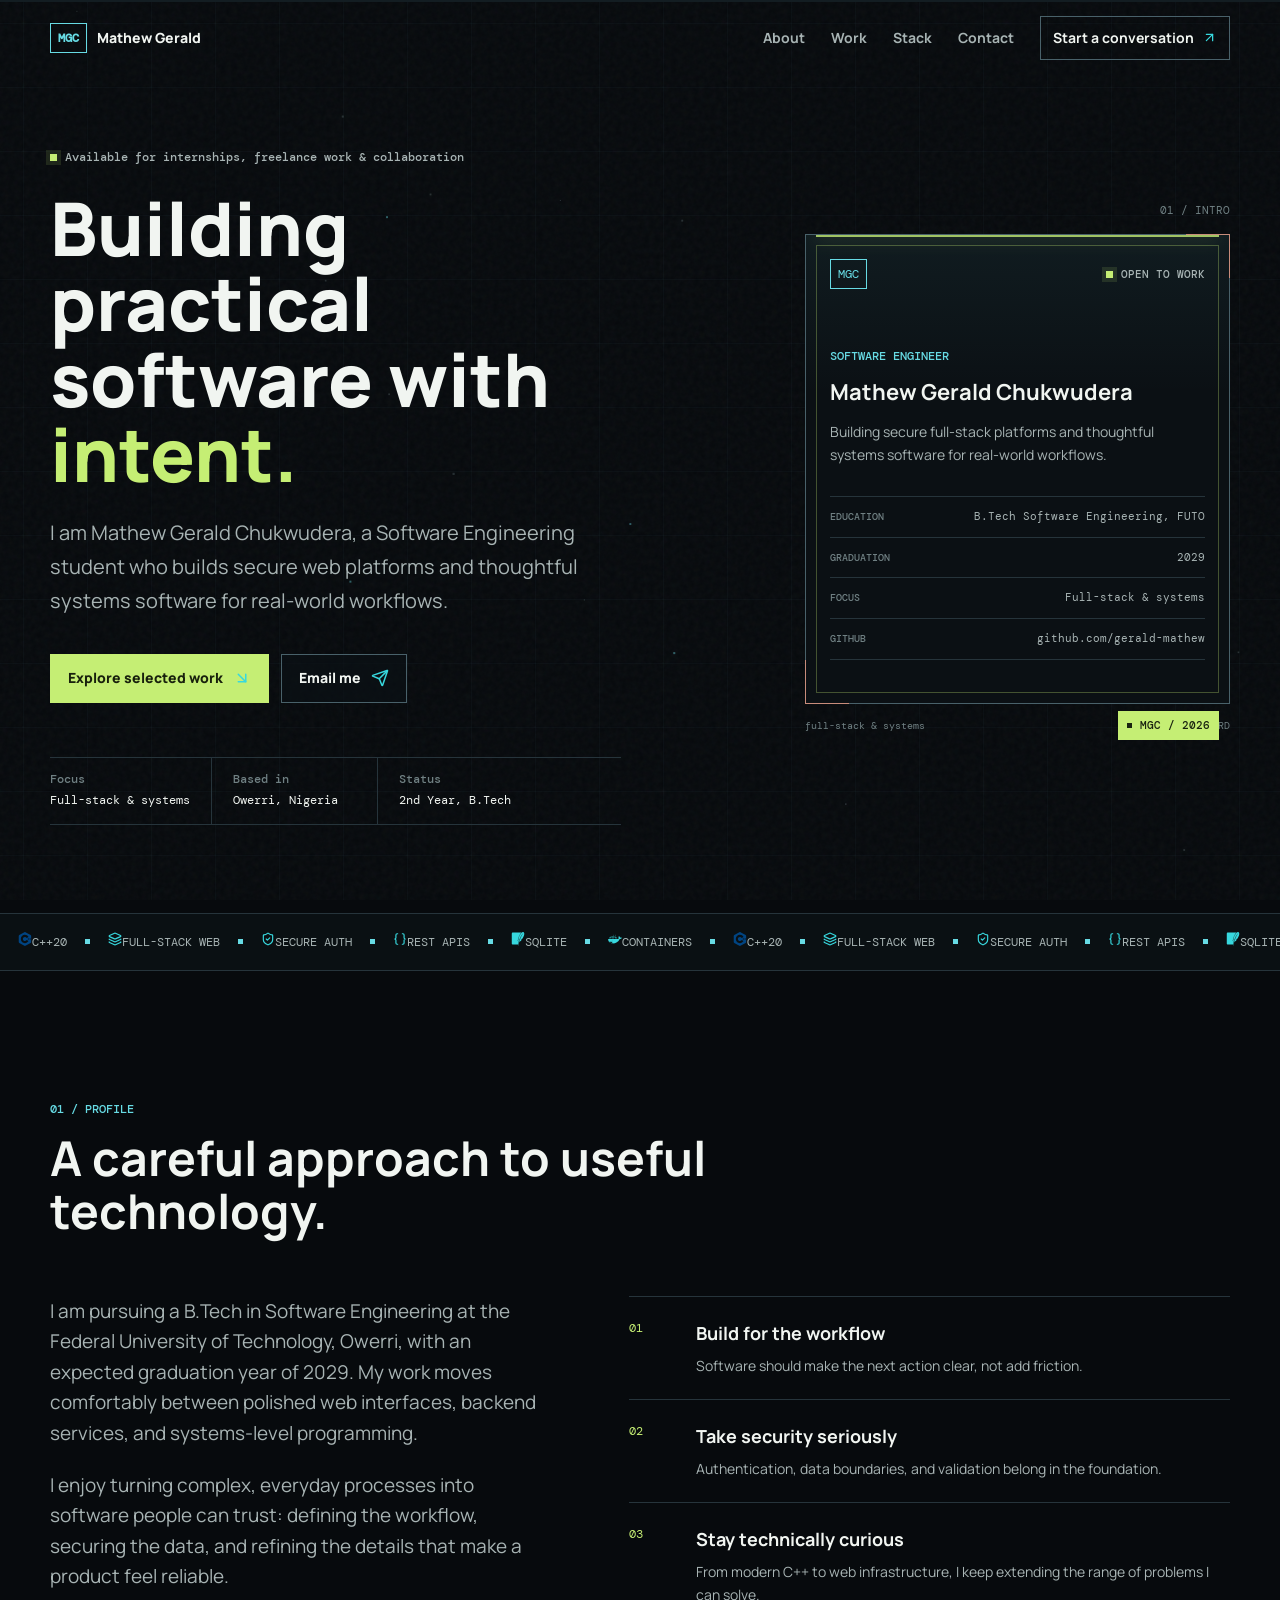
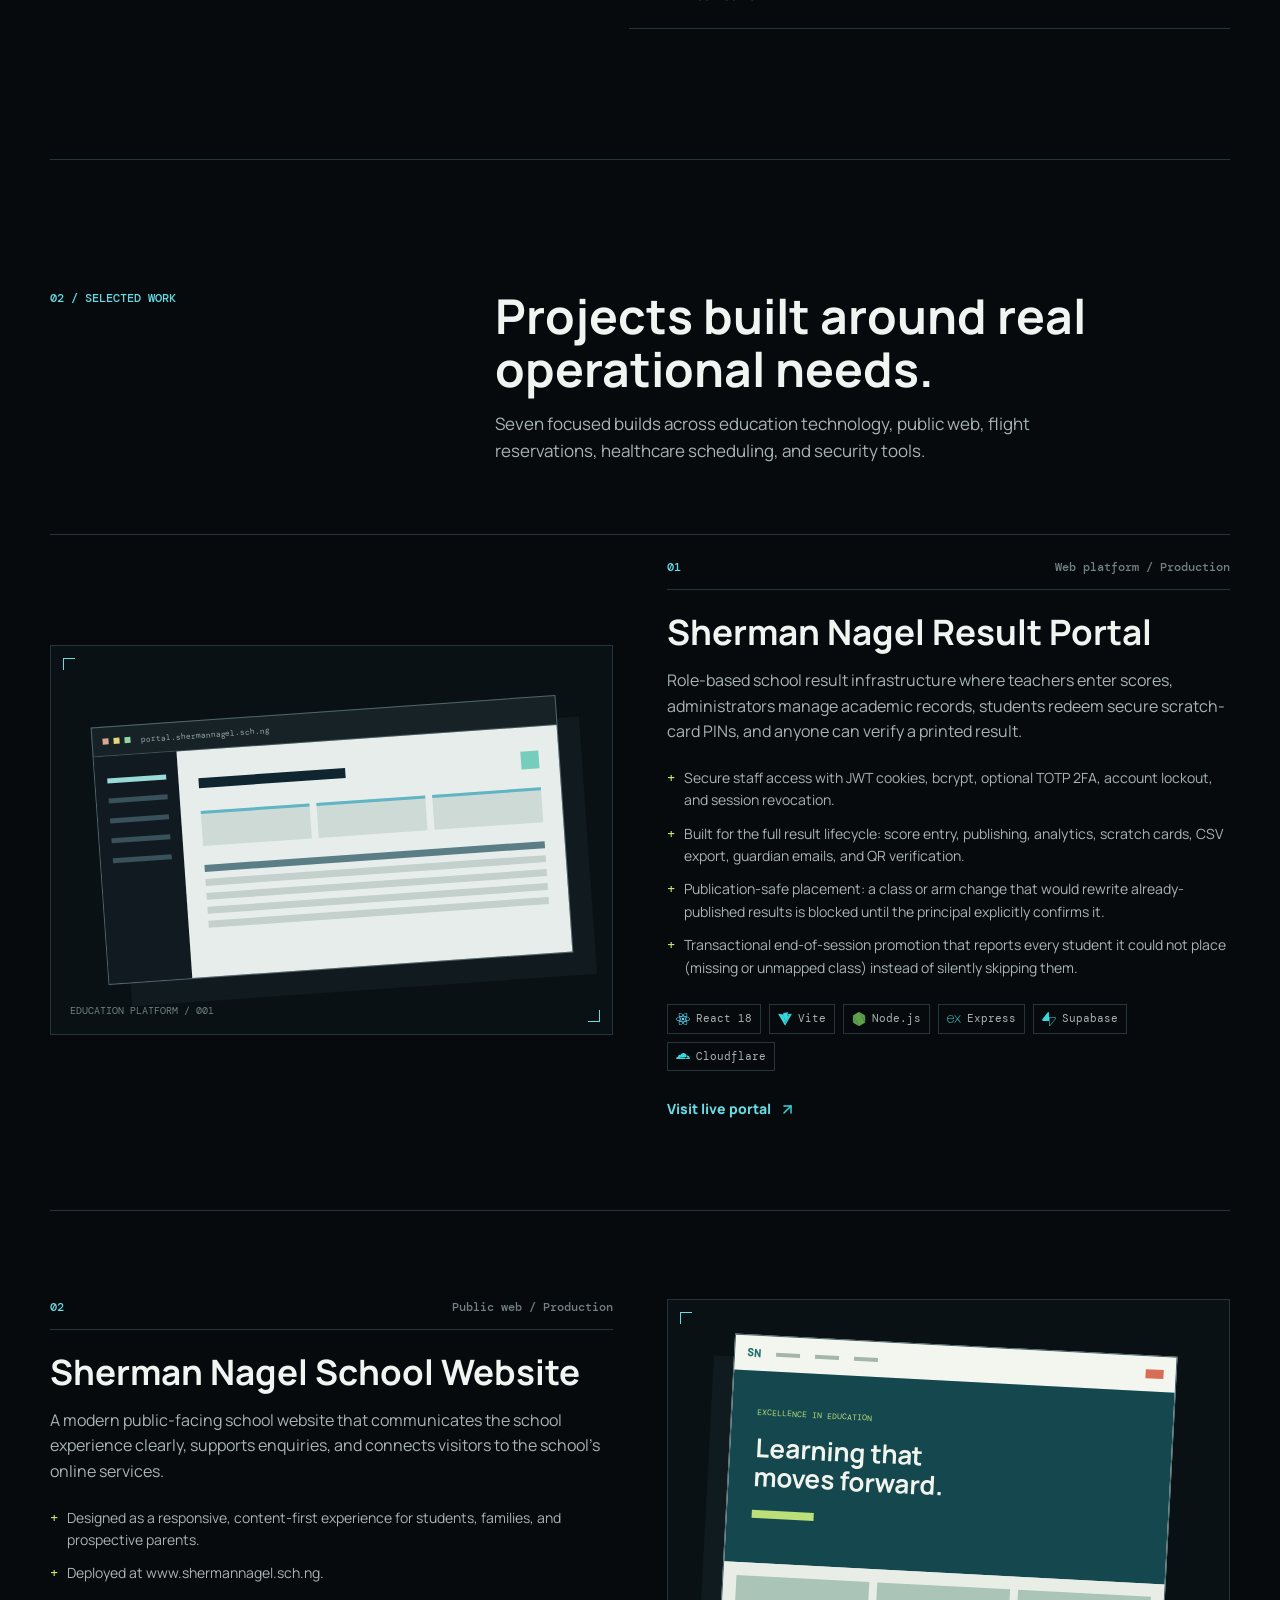
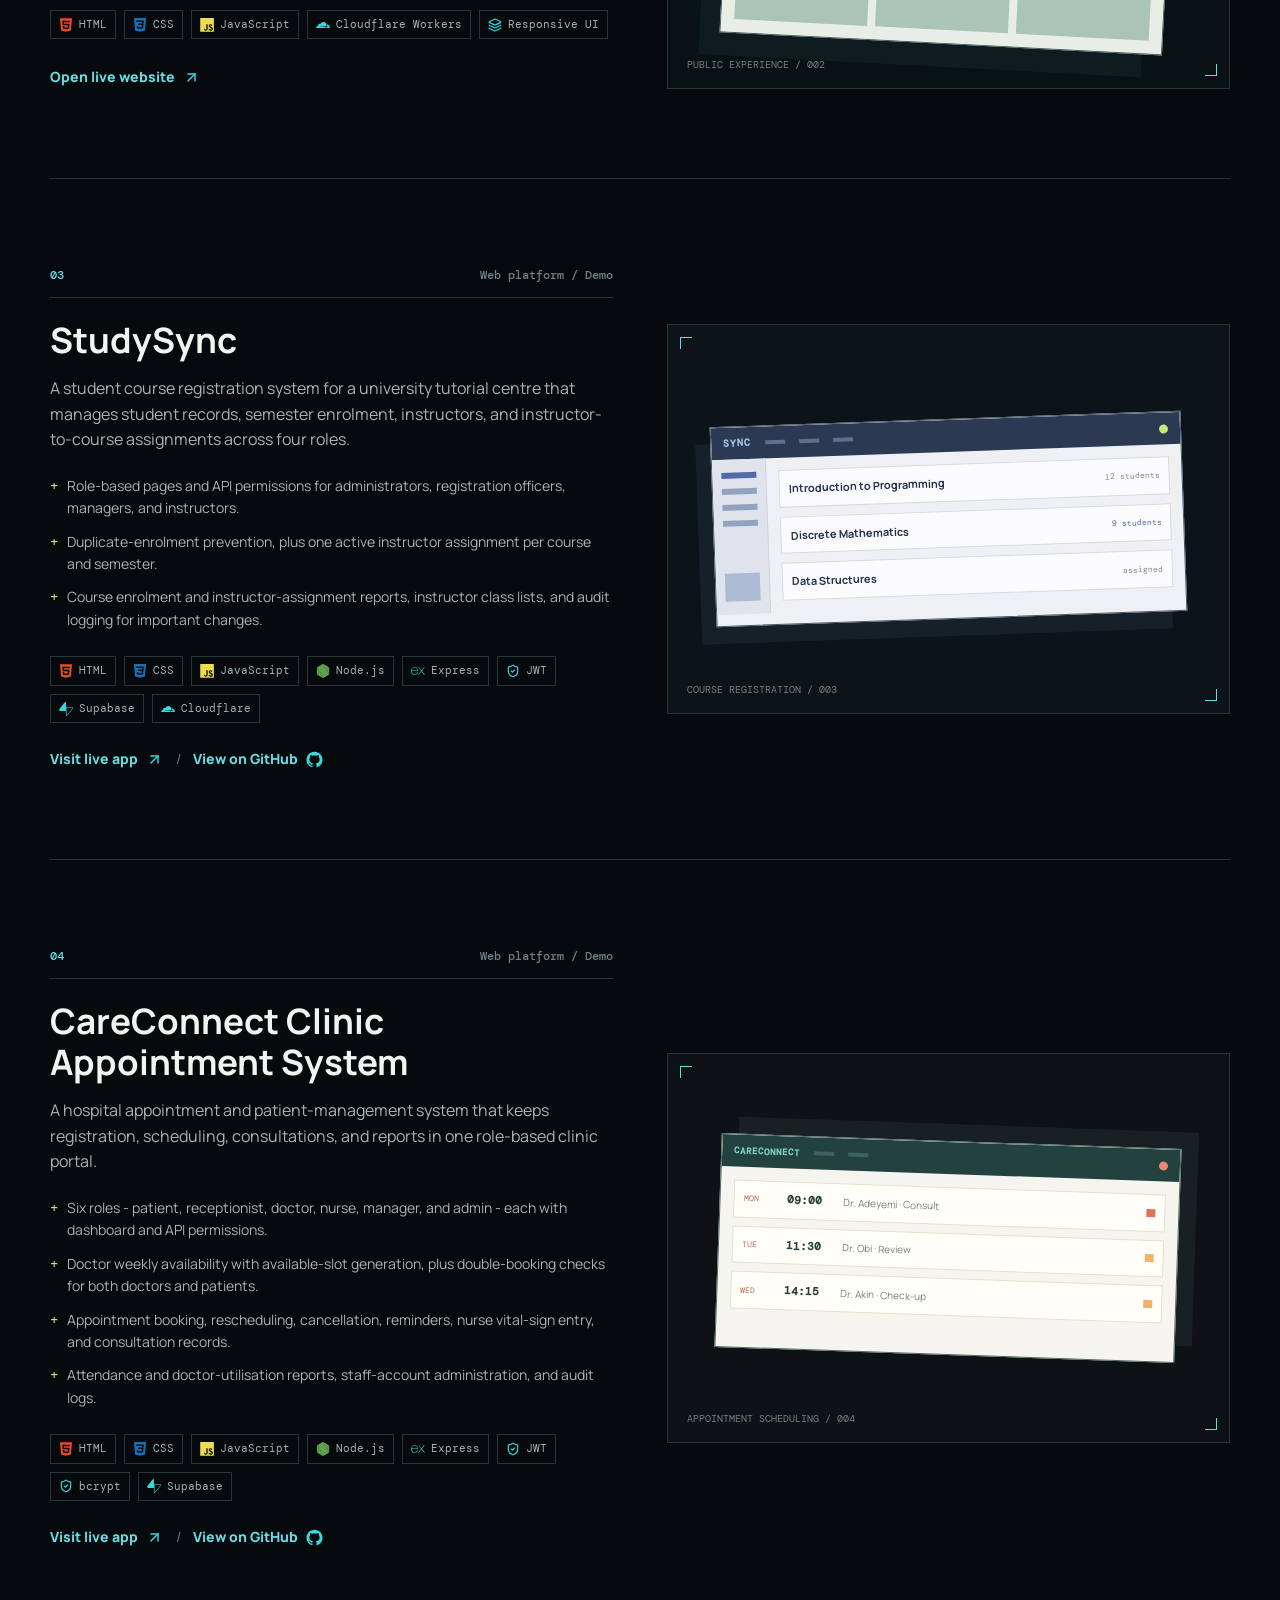
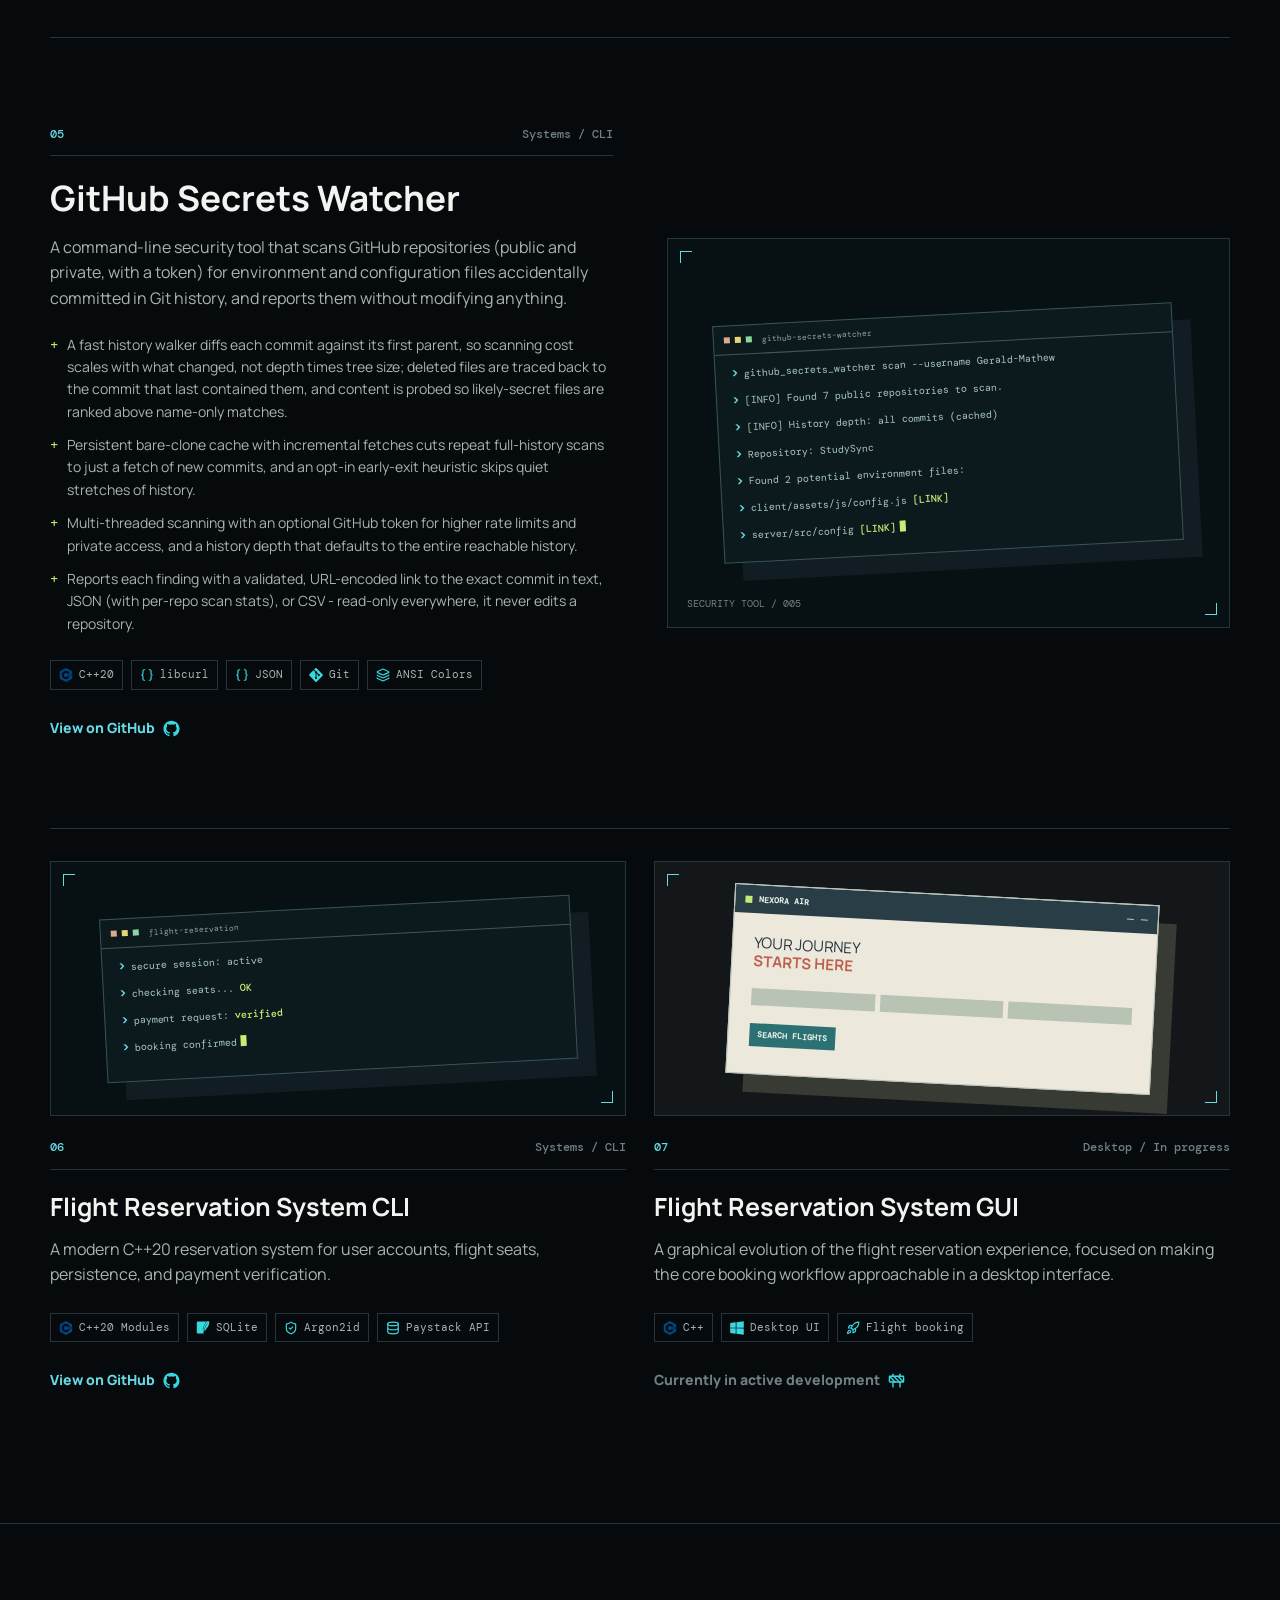
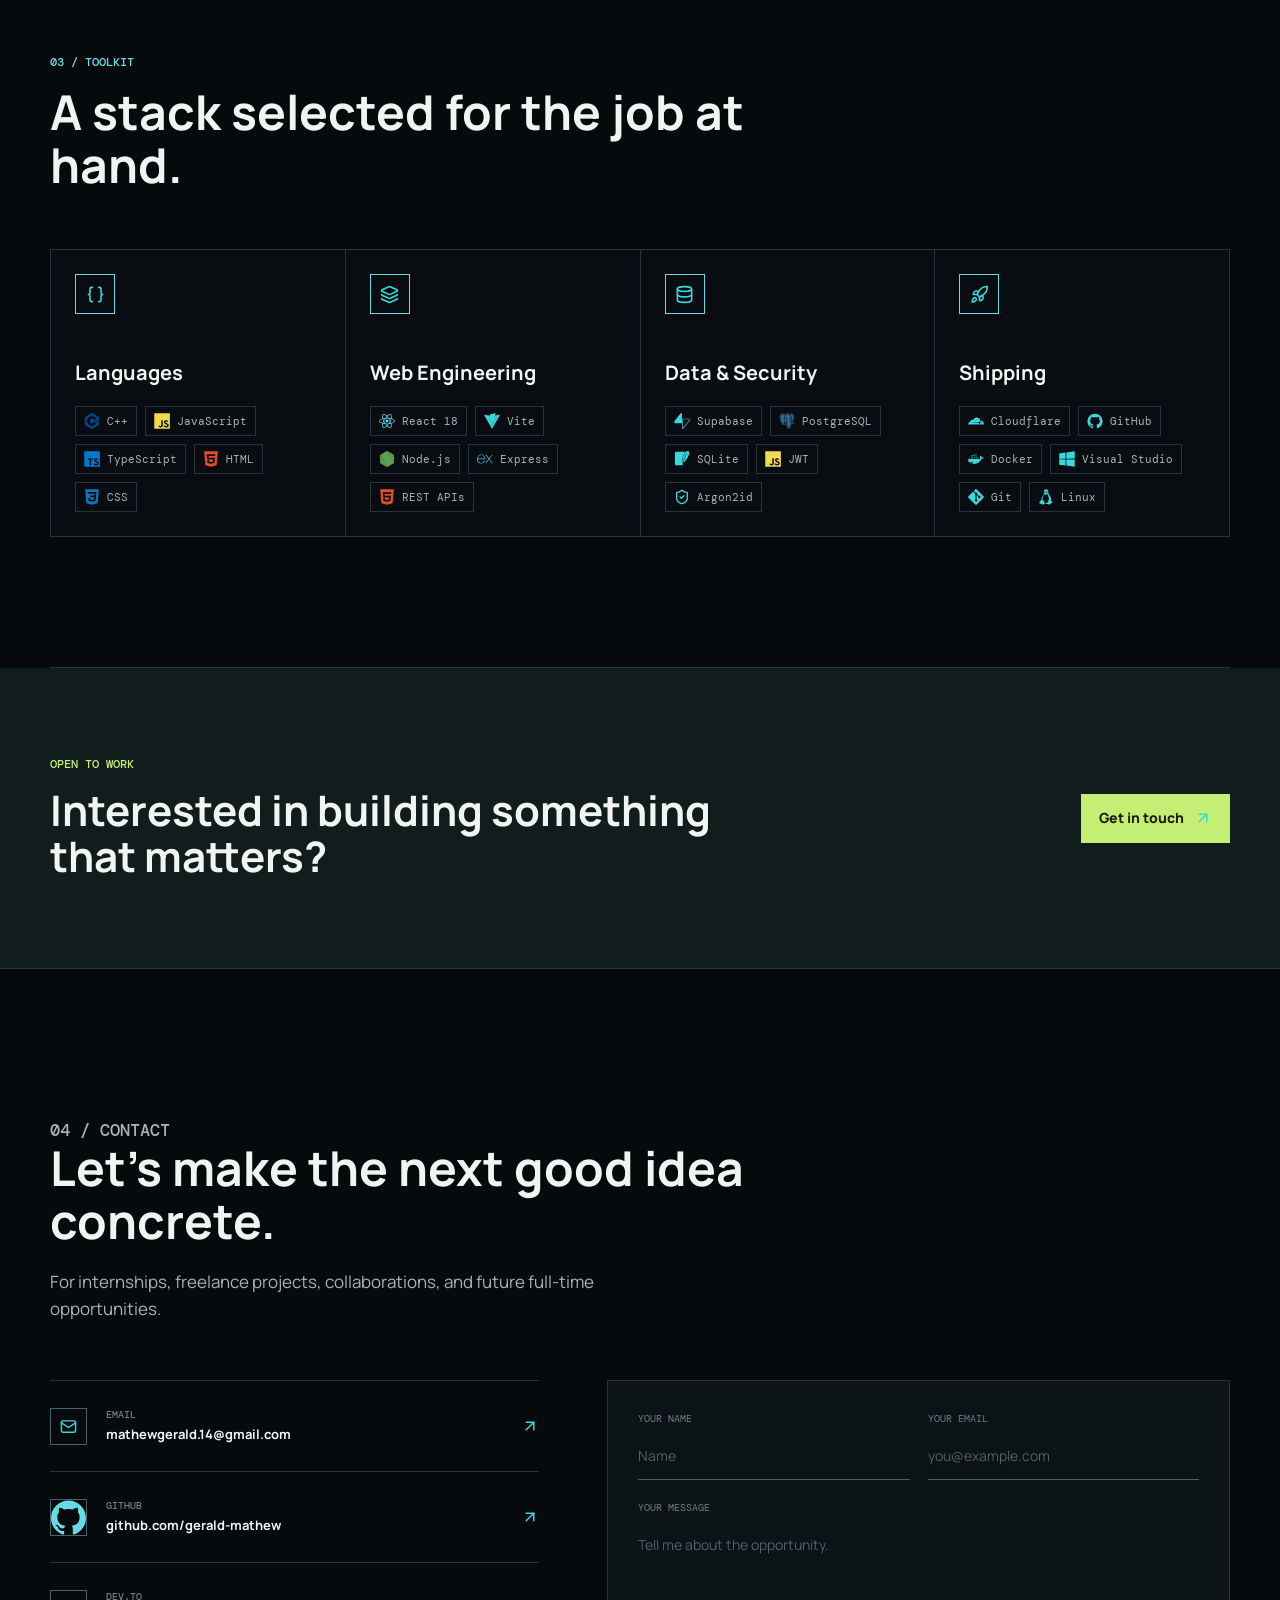
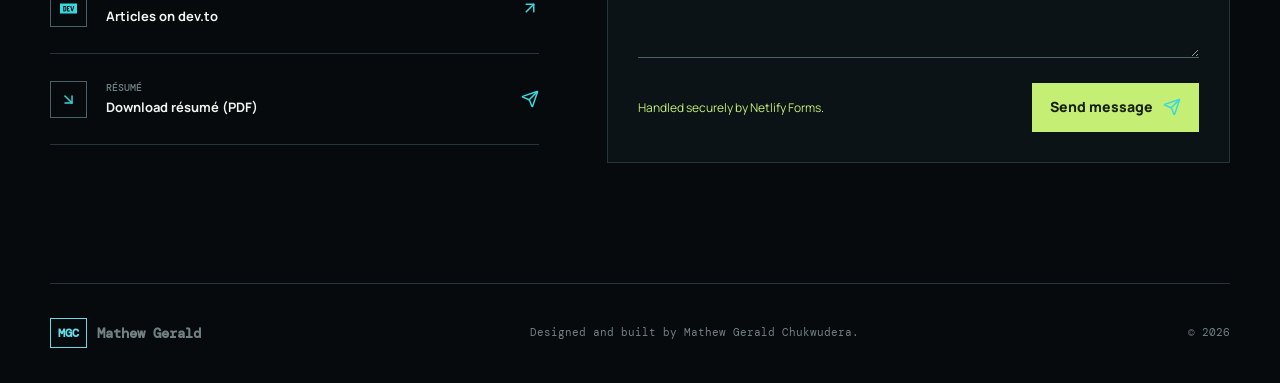
==== commit 655d4252: "List ticker items under reduced motion and fix the indexed site name Under prefers-reduced-motion th" ====
--- a/index.html
+++ b/index.html
@@ -10,10 +10,13 @@
     <meta name="author" content="Mathew Gerald">
     <meta name="robots" content="index,follow,max-image-preview:large">
     <meta name="keywords" content="Mathew Gerald, Mathew Gerald Chukwudera, Gerald Mathew, Gerald, Software Engineer, Full-Stack Developer, Web developer, Backend Developer, Frontend Developer, C++, JavaScript, TypeScript, React, Vite, Node.js, Express.js, PostgreSQL, Supabase, SQLite, Docker, Containers, HTML, CSS, Git, REST APIs, Portfolio, Resume, Contact, Nigeria, Owerri, FUTO">
+    <meta property="og:site_name" content="Mathew Gerald">
     <meta property="og:type" content="website">
     <meta property="og:title" content="Mathew Gerald | Software Engineer">
     <meta property="og:description" content="Building fast, scalable and user-focused applications with modern technologies.">
     <meta property="og:url" content="https://gerald-mathew.netlify.app/">
+    <meta name="application-name" content="Mathew Gerald">
+    <meta name="apple-mobile-web-app-title" content="Mathew Gerald">
     <meta name="twitter:card" content="summary">
     <meta name="twitter:title" content="Mathew Gerald | Software Engineer">
     <meta name="twitter:description" content="Building fast, scalable and user-focused applications with modern technologies.">
@@ -31,29 +34,58 @@
     <script type="application/ld+json">
     {
       "@context": "https://schema.org",
-      "@type": "Person",
-      "@id": "https://gerald-mathew.netlify.app/#person",
-      "name": "Mathew Gerald",
-      "url": "https://gerald-mathew.netlify.app/",
-      "jobTitle": "Full-Stack Web Developer",
-      "description": "Full-stack web developer building fast, scalable, and user-focused web applications with modern technologies.",
-      "email": "mailto:mathewgerald.14@gmail.com",
-      "sameAs": [ "https://github.com/gerald-mathew", "https://dev.to/gerald-mathew" ],
-      "knowsAbout": [
-        "C++",
-        "JavaScript",
-        "TypeScript",
-        "React",
-        "Vite",
-        "Node.js",
-        "Express.js",
-        "PostgreSQL",
-        "Supabase",
-        "Docker",
-        "HTML",
-        "CSS",
-        "Git",
-        "REST APIs"
+      "@graph": [
+        {
+          "@type": "WebSite",
+          "@id": "https://gerald-mathew.netlify.app/#website",
+          "url": "https://gerald-mathew.netlify.app/",
+          "name": "Mathew Gerald",
+          "alternateName": [
+            "Mathew Gerald Chukwudera",
+            "Gerald Mathew",
+            "MGC",
+            "Mathew Gerald Portfolio"
+          ],
+          "inLanguage": "en",
+          "publisher": { "@id": "https://gerald-mathew.netlify.app/#person" }
+        },
+        {
+          "@type": "ProfilePage",
+          "@id": "https://gerald-mathew.netlify.app/#profilepage",
+          "url": "https://gerald-mathew.netlify.app/",
+          "name": "Mathew Gerald | Software Engineer",
+          "isPartOf": { "@id": "https://gerald-mathew.netlify.app/#website" },
+          "about": { "@id": "https://gerald-mathew.netlify.app/#person" },
+          "mainEntity": { "@id": "https://gerald-mathew.netlify.app/#person" },
+          "inLanguage": "en"
+        },
+        {
+          "@type": "Person",
+          "@id": "https://gerald-mathew.netlify.app/#person",
+          "name": "Mathew Gerald Chukwudera",
+          "alternateName": [ "Mathew Gerald", "Gerald Mathew", "MGC" ],
+          "url": "https://gerald-mathew.netlify.app/",
+          "jobTitle": "Full-Stack Web Developer",
+          "description": "Full-stack web developer building fast, scalable, and user-focused web applications with modern technologies.",
+          "email": "mailto:mathewgerald.14@gmail.com",
+          "sameAs": [ "https://github.com/gerald-mathew", "https://dev.to/gerald-mathew" ],
+          "knowsAbout": [
+            "C++",
+            "JavaScript",
+            "TypeScript",
+            "React",
+            "Vite",
+            "Node.js",
+            "Express.js",
+            "PostgreSQL",
+            "Supabase",
+            "Docker",
+            "HTML",
+            "CSS",
+            "Git",
+            "REST APIs"
+          ]
+        }
       ]
     }
     </script>
--- a/assets/style.css
+++ b/assets/style.css
@@ -2137,17 +2137,43 @@
   }
 
   .ticker-track {
+    --ticker-sep: 3px;
+    --ticker-dot: 5px;
+    --ticker-sep-gap: 15px;
     width: 100%;
     flex-wrap: wrap;
     justify-content: center;
     align-items: center;
-    gap: 0 4px;
+    gap: 16px 0;
     min-height: 0;
-    padding: 18px 0;
+    padding: 22px 0;
     animation: none;
   }
 
-  .ticker-track > :nth-child(n+13) {
+  .ticker-track > :nth-child(n+13),
+  .ticker-track > b {
     display: none;
   }
-}
+
+  .ticker-track > span {
+    position: relative;
+    margin: 0 calc((var(--ticker-sep-gap) - var(--ticker-sep)) / 2);
+    padding-left: calc(var(--ticker-sep) + var(--ticker-dot) + var(--ticker-sep-gap));
+    white-space: nowrap;
+  }
+
+  .ticker-track > span::before {
+    content: "";
+    position: absolute;
+    top: 50%;
+    left: var(--ticker-sep);
+    width: var(--ticker-dot);
+    height: var(--ticker-dot);
+    background: var(--cyan);
+    transform: translateY(-50%);
+  }
+
+  .ticker-track > span:first-of-type::before {
+    content: none;
+  }
+}
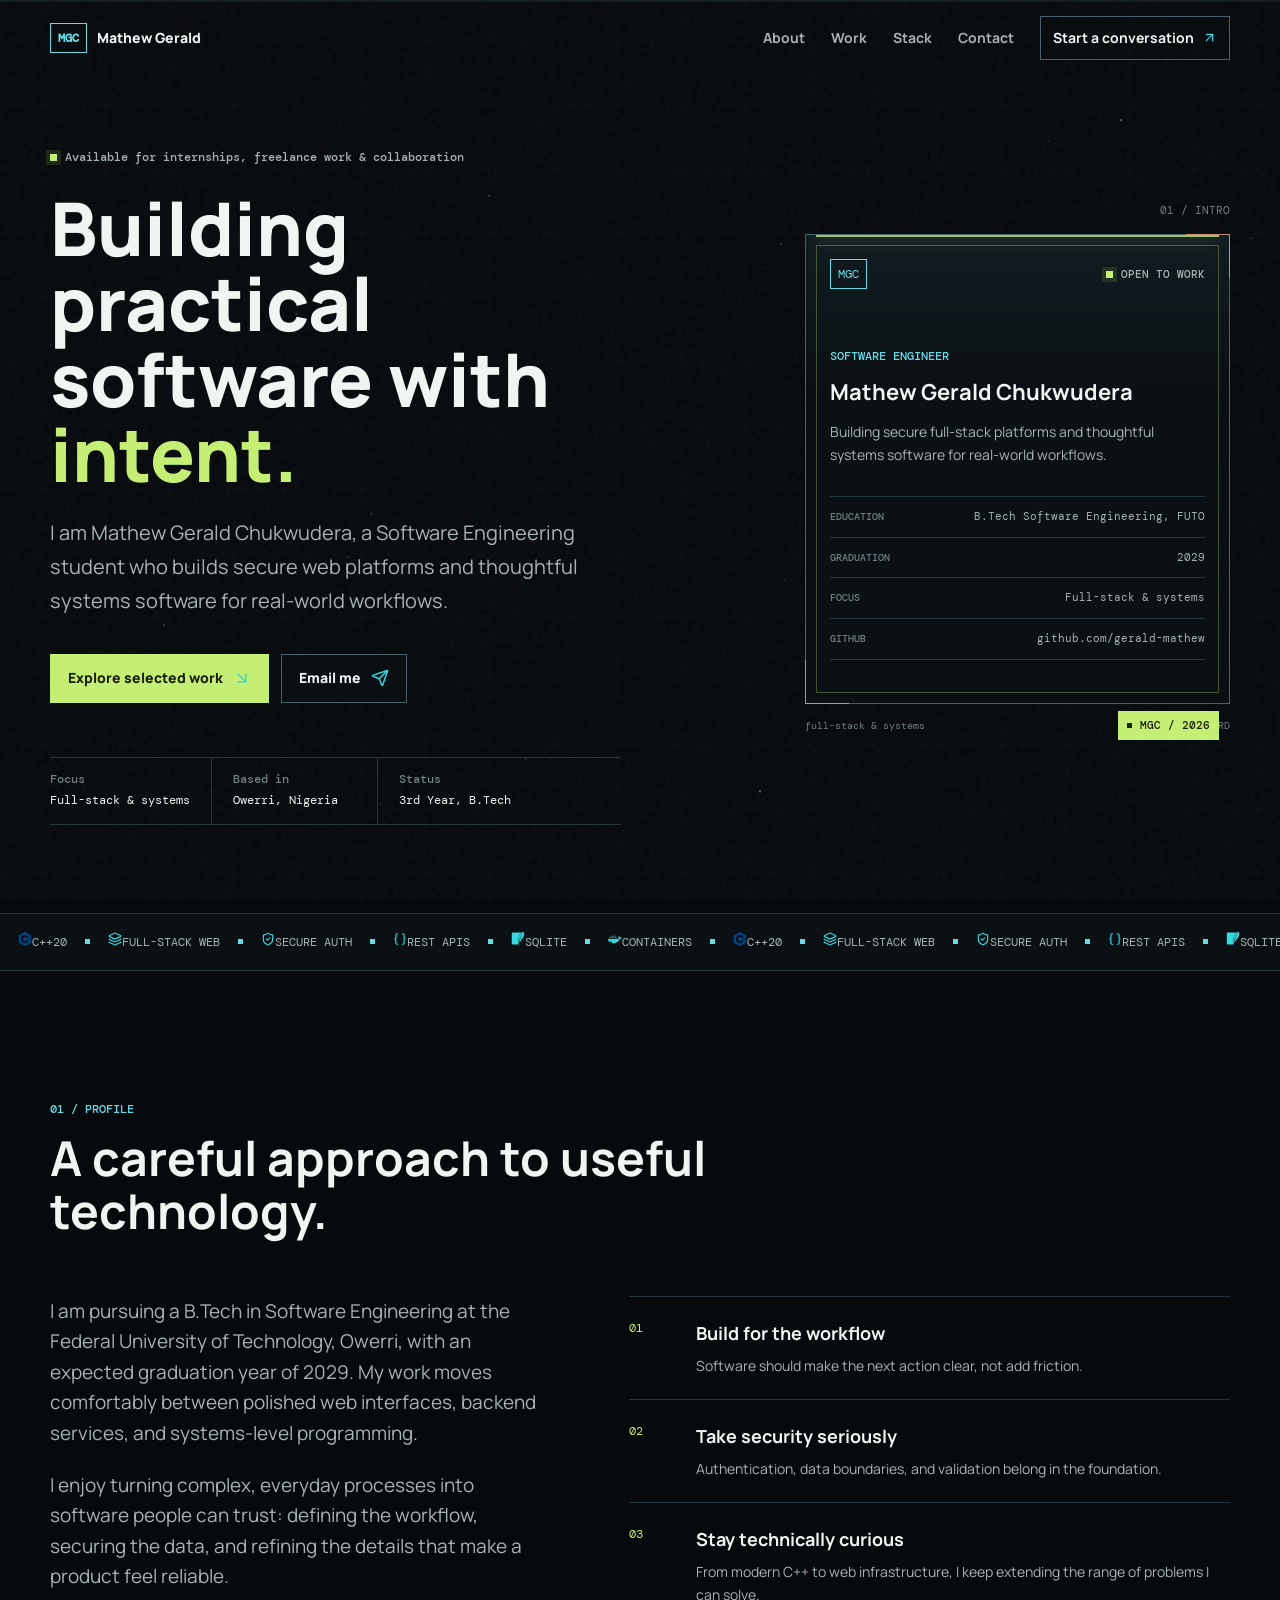
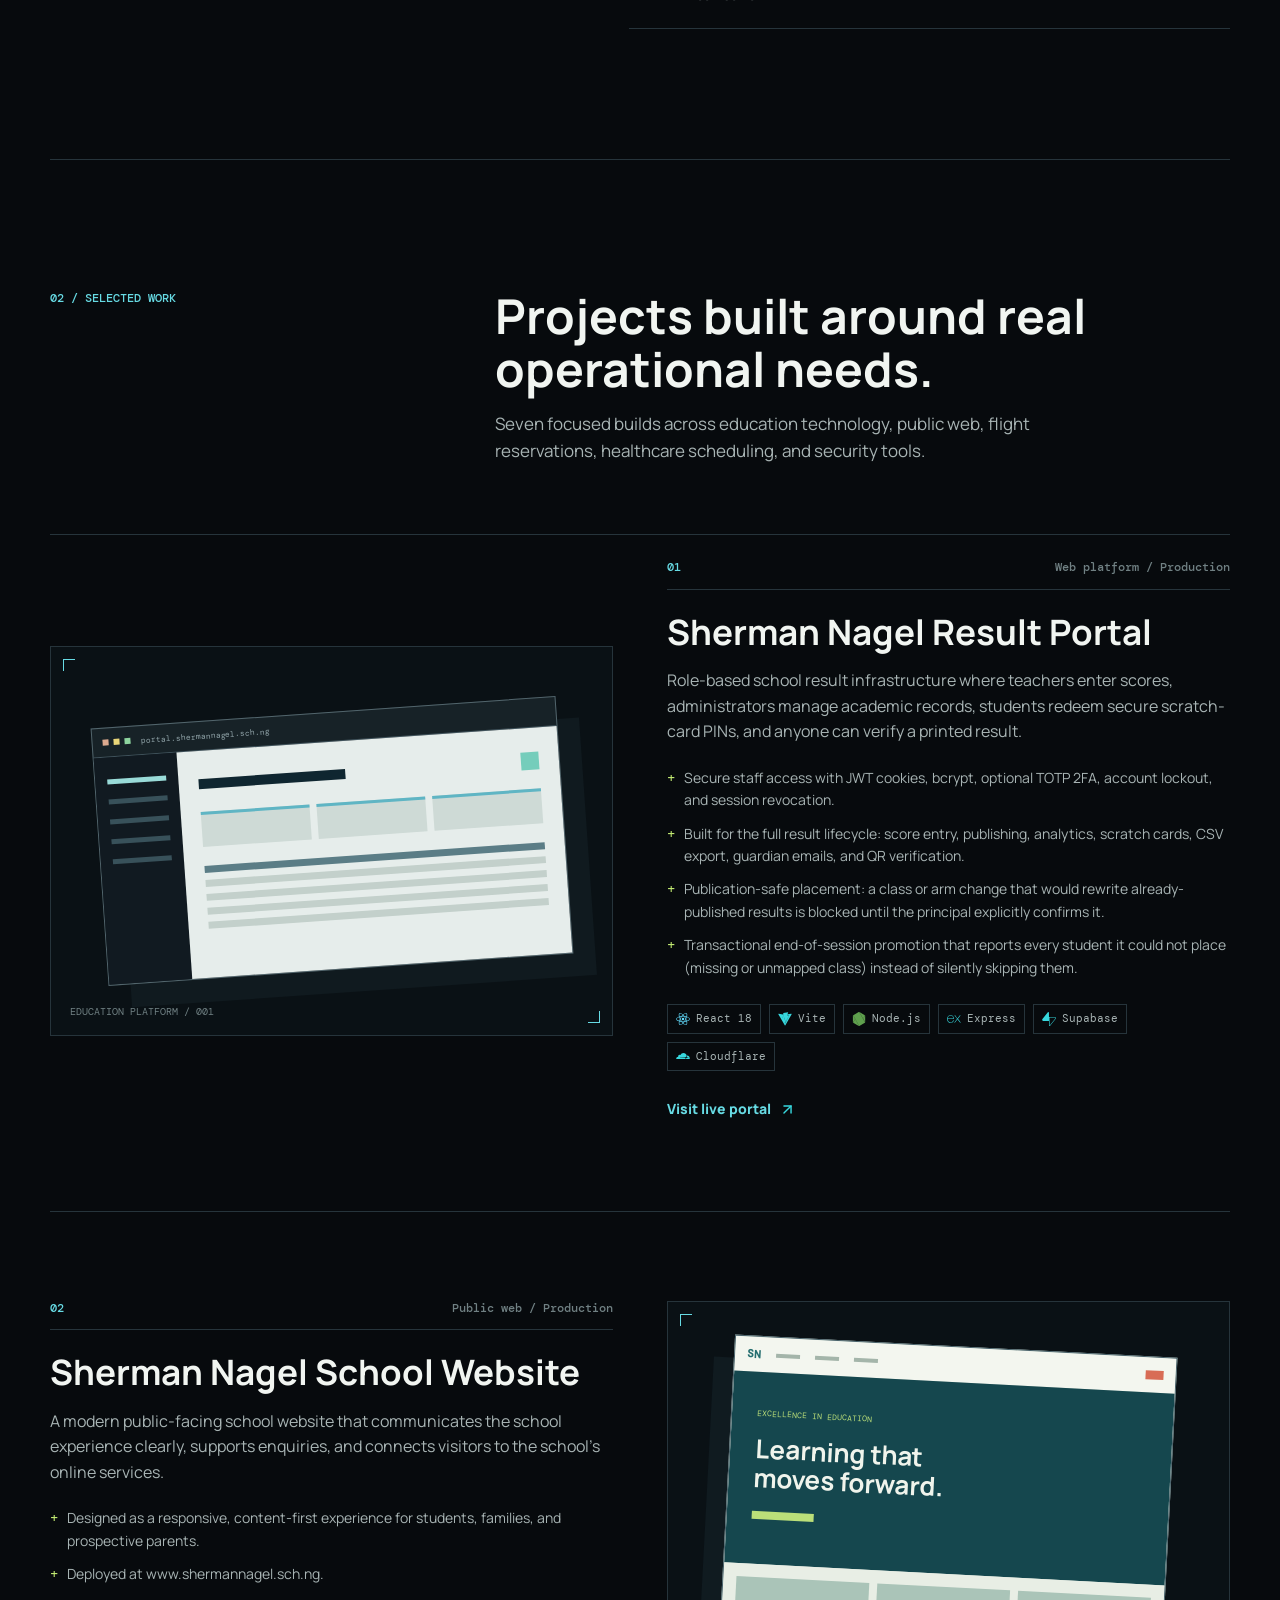
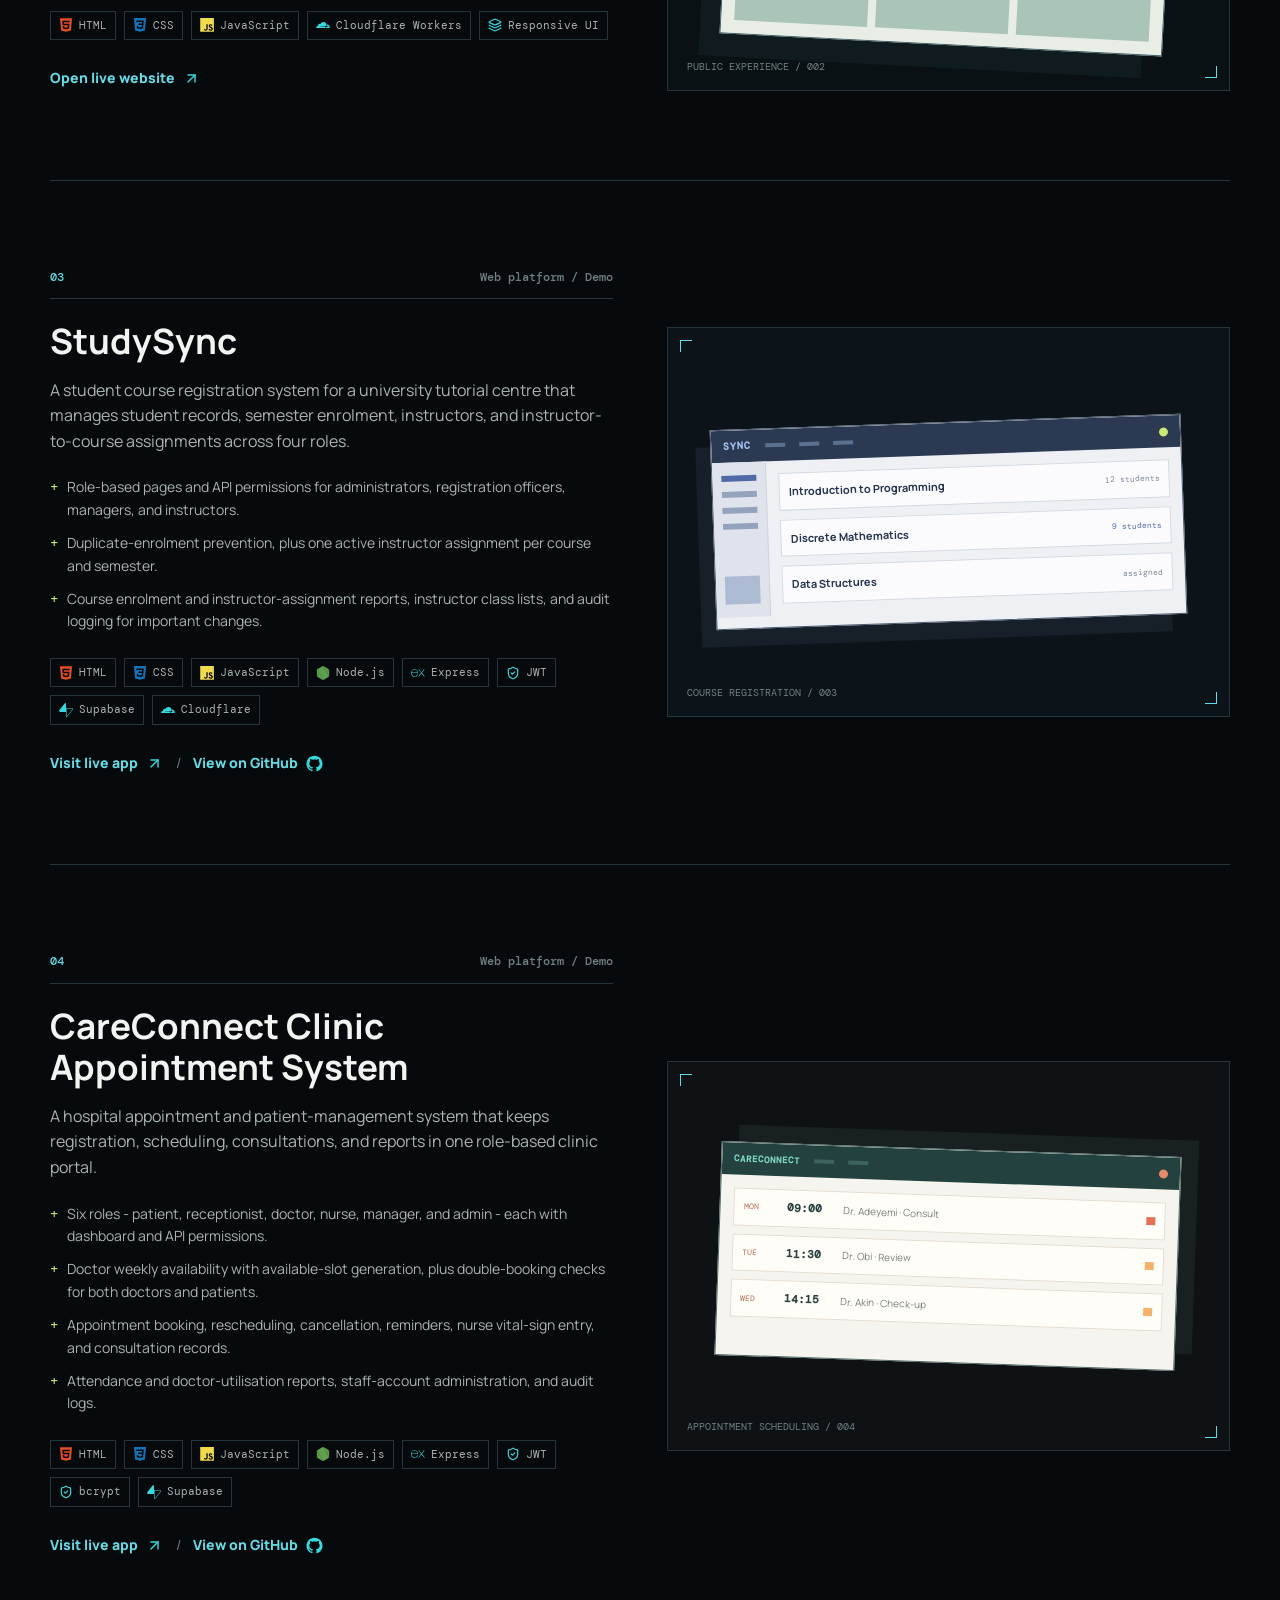
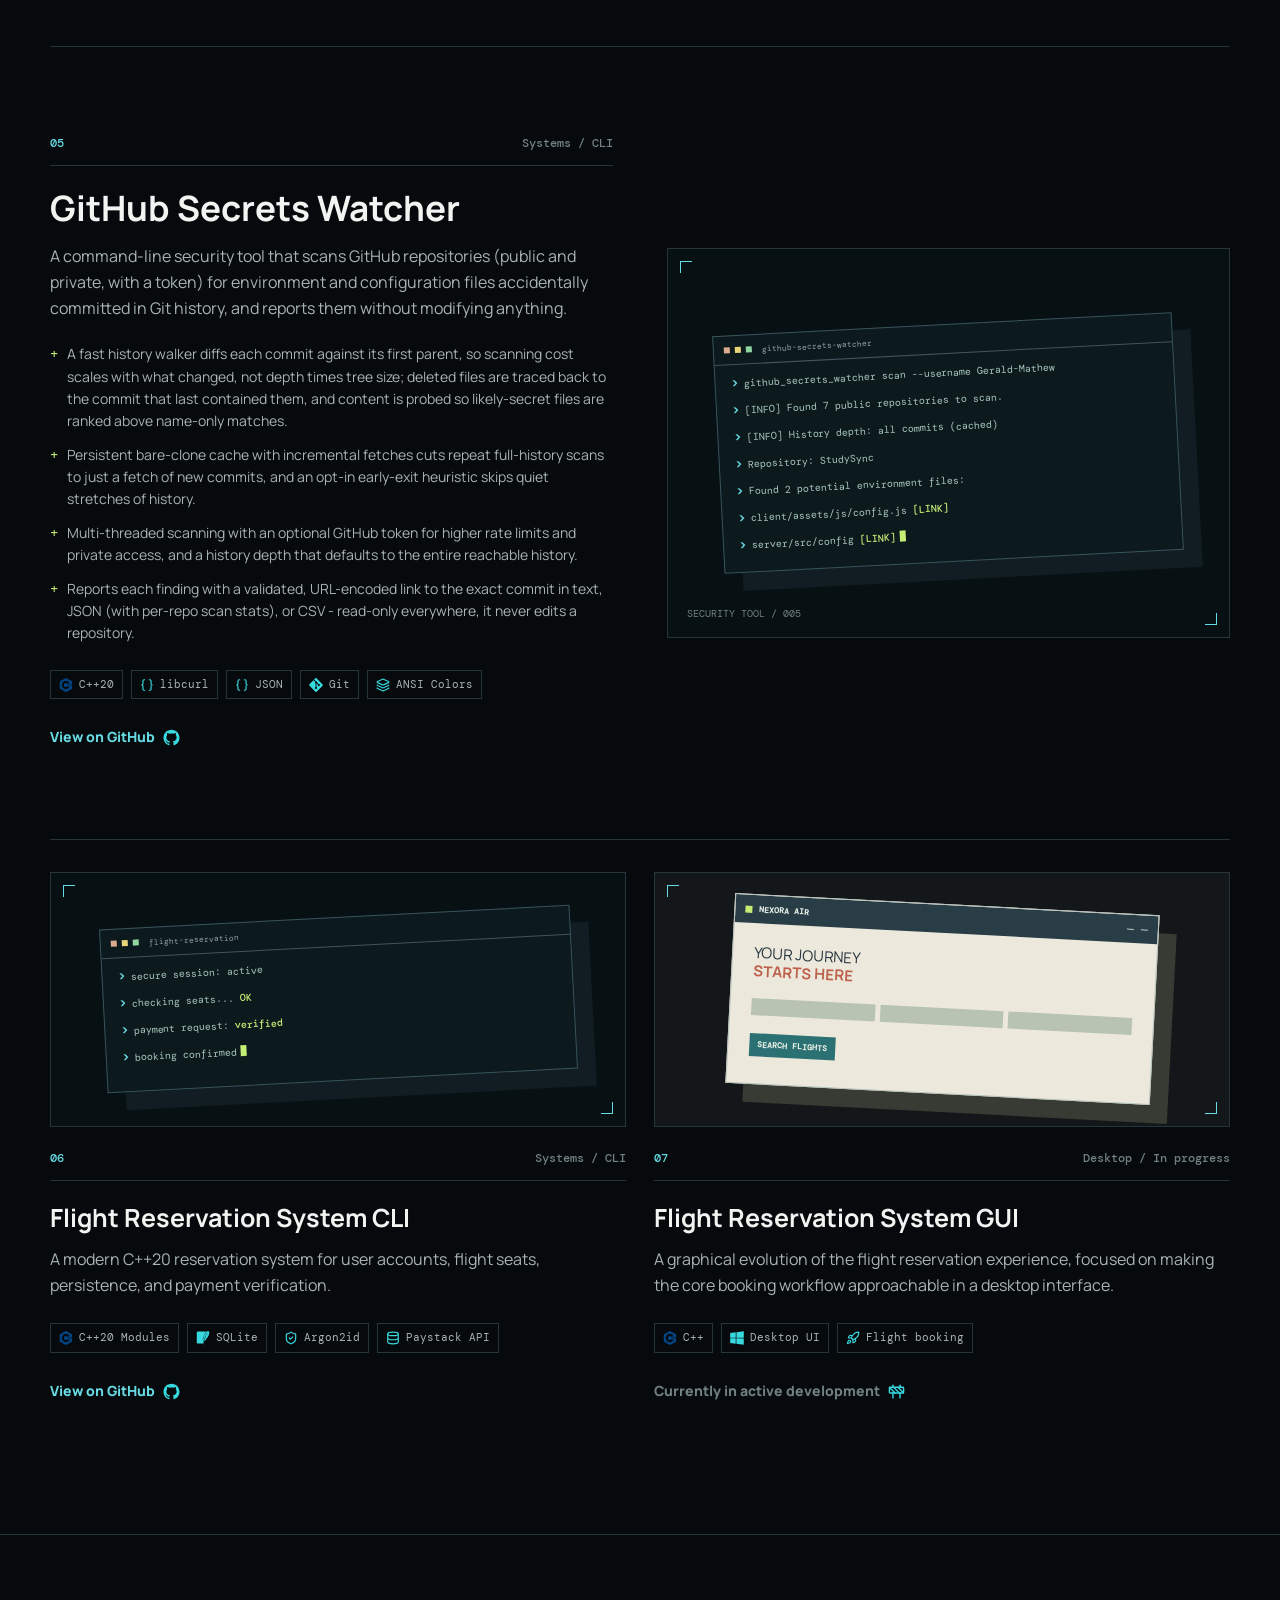
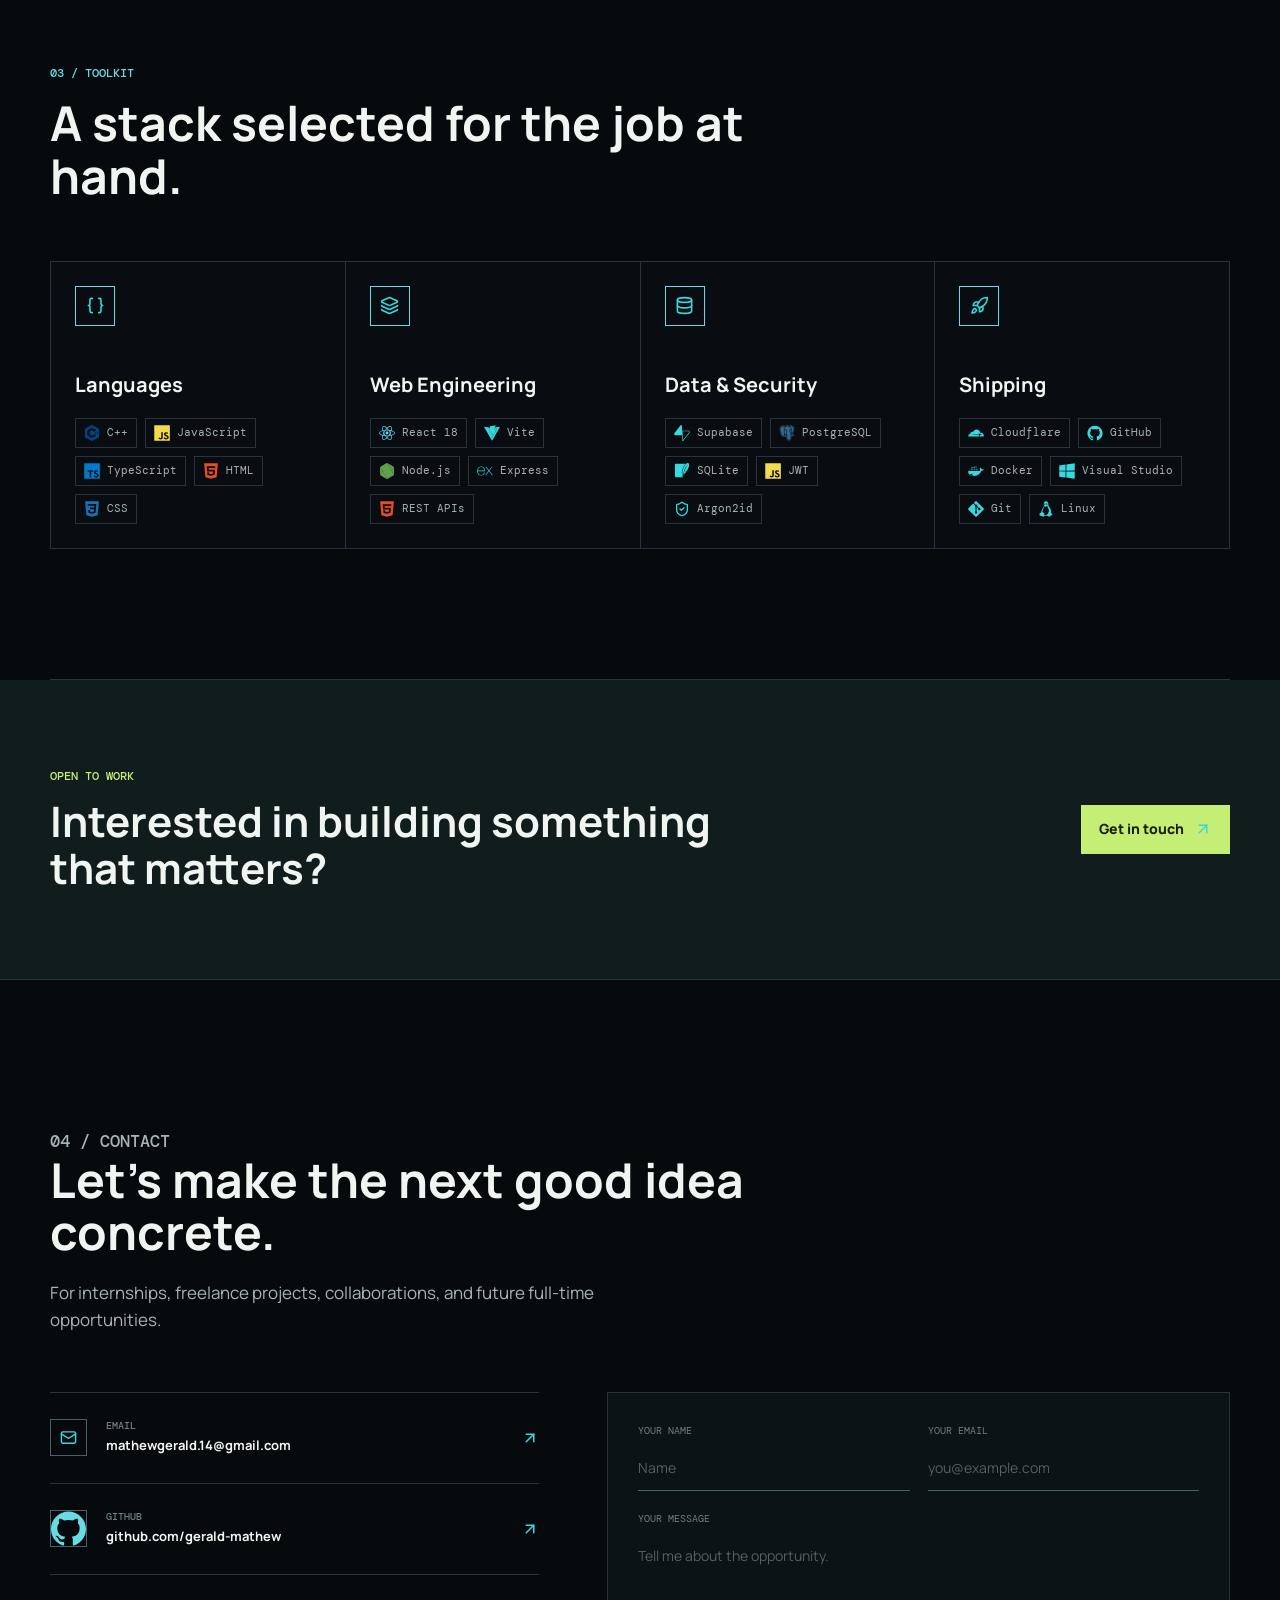
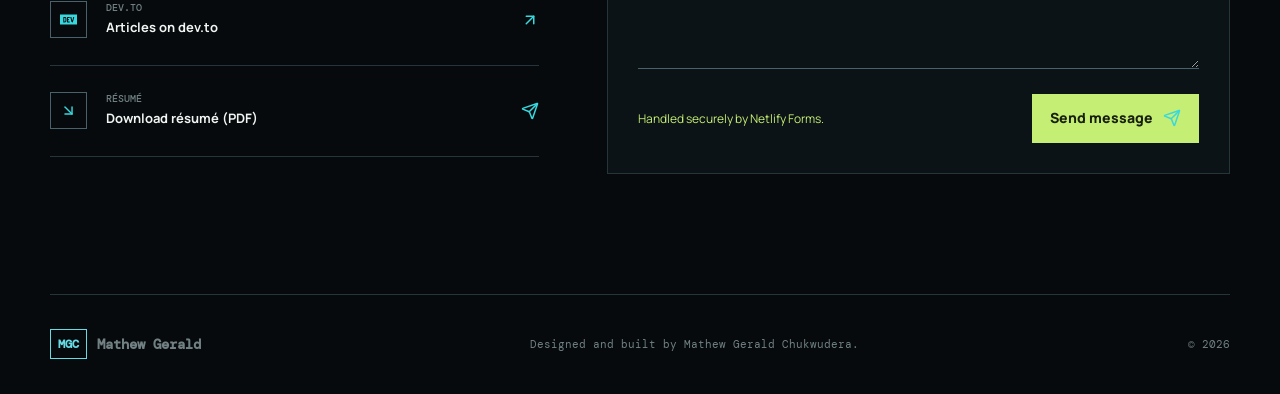
==== commit 062199c8: "Self-host fonts and fix focus, tap target, and heading a11y Replace Google Fonts with local WOFF2 pr" ====
--- a/index.html
+++ b/index.html
@@ -20,9 +20,8 @@
     <meta name="twitter:card" content="summary">
     <meta name="twitter:title" content="Mathew Gerald | Software Engineer">
     <meta name="twitter:description" content="Building fast, scalable and user-focused applications with modern technologies.">
-    <link rel="preconnect" href="https://fonts.googleapis.com" />
-    <link rel="preconnect" href="https://fonts.gstatic.com" crossorigin />
-    <link href="https://fonts.googleapis.com/css2?family=DM+Mono:wght@400;500&family=Manrope:wght@400;500;600;700;800&display=swap" rel="stylesheet" />
+    <link rel="preload" href="/assets/fonts/manrope-var.woff2" as="font" type="font/woff2" crossorigin />
+    <link rel="preload" href="/assets/fonts/dm-mono-400.woff2" as="font" type="font/woff2" crossorigin />
     <link rel="stylesheet" href="/assets/style.css" />
     <link rel="icon" type="image/svg+xml" href="/assets/images/mgc-monogram.svg">
     <link rel="icon" type="image/x-icon" href="/assets/images/favicon.ico">
@@ -97,7 +96,7 @@
 
     <header class="site-header" data-header>
       <nav class="nav-shell container" aria-label="Primary navigation">
-        <a class="brand" href="#top" aria-label="Mathew Gerald Chukwudera home">
+        <a class="brand" href="#top">
           <span class="brand-mark">MGC</span><span class="brand-name">Mathew Gerald</span>
         </a>
         <button class="menu-toggle" type="button" aria-label="Open navigation" aria-expanded="false" aria-controls="nav-links" data-menu-toggle><img class="icon" src="/assets/icons/menu.svg" alt="" aria-hidden="true" /></button>
@@ -121,7 +120,7 @@
           <div class="hero-meta" aria-label="Professional summary">
             <div><span class="meta-label">Focus</span><span>Full-stack & systems</span></div>
             <div><span class="meta-label">Based in</span><span>Owerri, Nigeria</span></div>
-            <div><span class="meta-label">Status</span><span>2nd Year, B.Tech</span></div>
+            <div><span class="meta-label">Status</span><span>3rd Year, B.Tech</span></div>
           </div>
         </div>
         <div class="hero-visual reveal reveal-delay">
@@ -133,7 +132,7 @@
             </div>
             <div class="profile-card-main">
               <p class="profile-role">SOFTWARE ENGINEER</p>
-              <h3 class="profile-name">Mathew Gerald Chukwudera</h3>
+              <h2 class="profile-name">Mathew Gerald Chukwudera</h2>
               <p class="profile-desc">Building secure full-stack platforms and thoughtful systems software for real-world workflows.</p>
             </div>
             <dl class="profile-facts">
--- a/assets/style.css
+++ b/assets/style.css
@@ -1,3 +1,30 @@
+@font-face {
+  font-family: "Manrope";
+  font-style: normal;
+  font-weight: 400 800;
+  font-display: swap;
+  src: url("/assets/fonts/manrope-var.woff2") format("woff2");
+  unicode-range: U+0000-00FF, U+0131, U+0152-0153, U+02BB-02BC, U+02C6, U+02DA, U+02DC, U+0304, U+0308, U+0329, U+2000-206F, U+20AC, U+2122, U+2191, U+2193, U+2212, U+2215, U+FEFF, U+FFFD;
+}
+
+@font-face {
+  font-family: "DM Mono";
+  font-style: normal;
+  font-weight: 400;
+  font-display: swap;
+  src: url("/assets/fonts/dm-mono-400.woff2") format("woff2");
+  unicode-range: U+0000-00FF, U+0131, U+0152-0153, U+02BB-02BC, U+02C6, U+02DA, U+02DC, U+0304, U+0308, U+0329, U+2000-206F, U+20AC, U+2122, U+2191, U+2193, U+2212, U+2215, U+FEFF, U+FFFD;
+}
+
+@font-face {
+  font-family: "DM Mono";
+  font-style: normal;
+  font-weight: 500;
+  font-display: swap;
+  src: url("/assets/fonts/dm-mono-500.woff2") format("woff2");
+  unicode-range: U+0000-00FF, U+0131, U+0152-0153, U+02BB-02BC, U+02C6, U+02DA, U+02DC, U+0304, U+0308, U+0329, U+2000-206F, U+20AC, U+2122, U+2191, U+2193, U+2212, U+2215, U+FEFF, U+FFFD;
+}
+
 :root {
   --ink: #070a0d;
   --ink-raised: #0c1216;
@@ -49,6 +76,18 @@
   cursor: pointer;
 }
 
+:focus-visible {
+  outline: 2px solid var(--cyan);
+  outline-offset: 3px;
+  border-radius: 2px;
+}
+
+.contact-form input:focus-visible,
+.contact-form textarea:focus-visible {
+  outline: 2px solid var(--cyan);
+  outline-offset: 4px;
+}
+
 .container {
   width: min(calc(100% - 48px), var(--container));
   margin: 0 auto;
@@ -146,6 +185,7 @@
 }
 
 .nav-links > a:not(.nav-cta) {
+  padding: 2px 0;
   color: var(--muted);
   transition: color 160ms ease;
 }
@@ -781,6 +821,7 @@
   display: inline-flex;
   align-items: center;
   gap: 8px;
+  padding: 2px 0;
   color: var(--cyan);
   font-size: 14px;
   font-weight: 800;
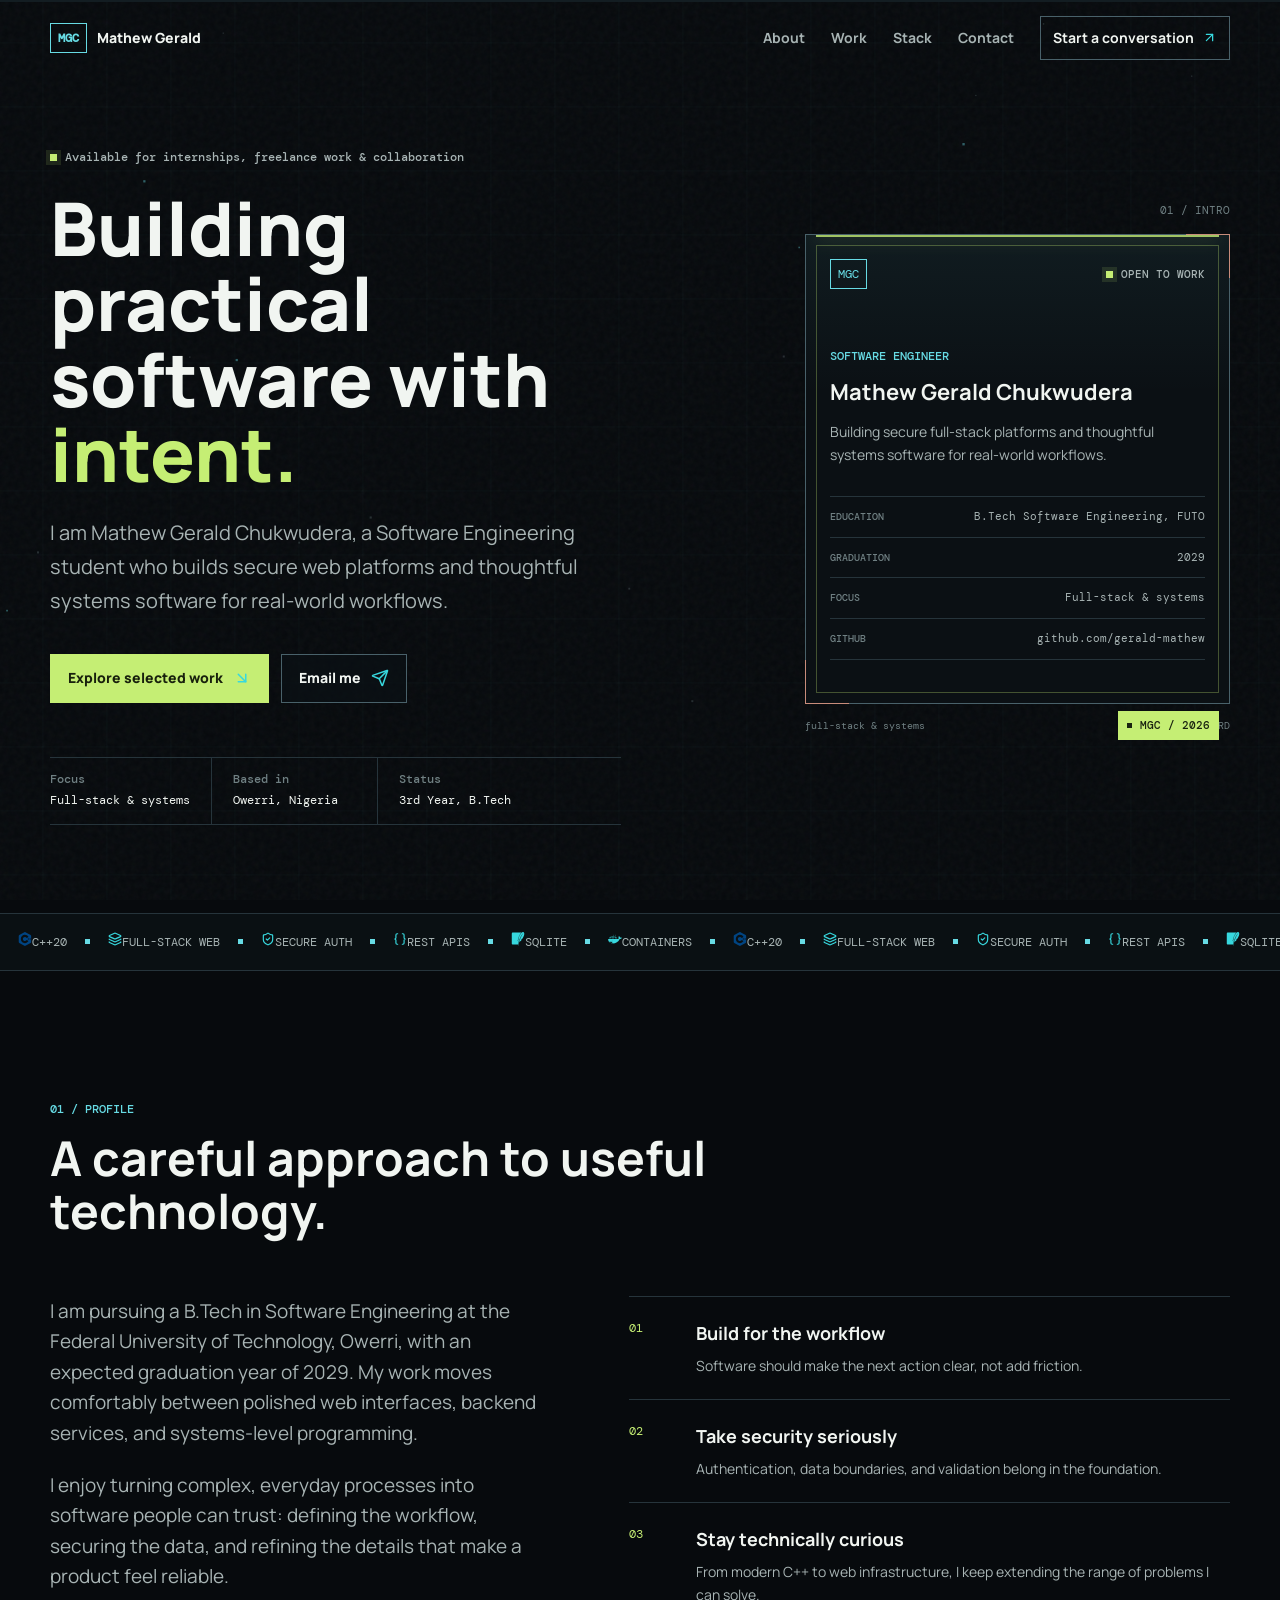
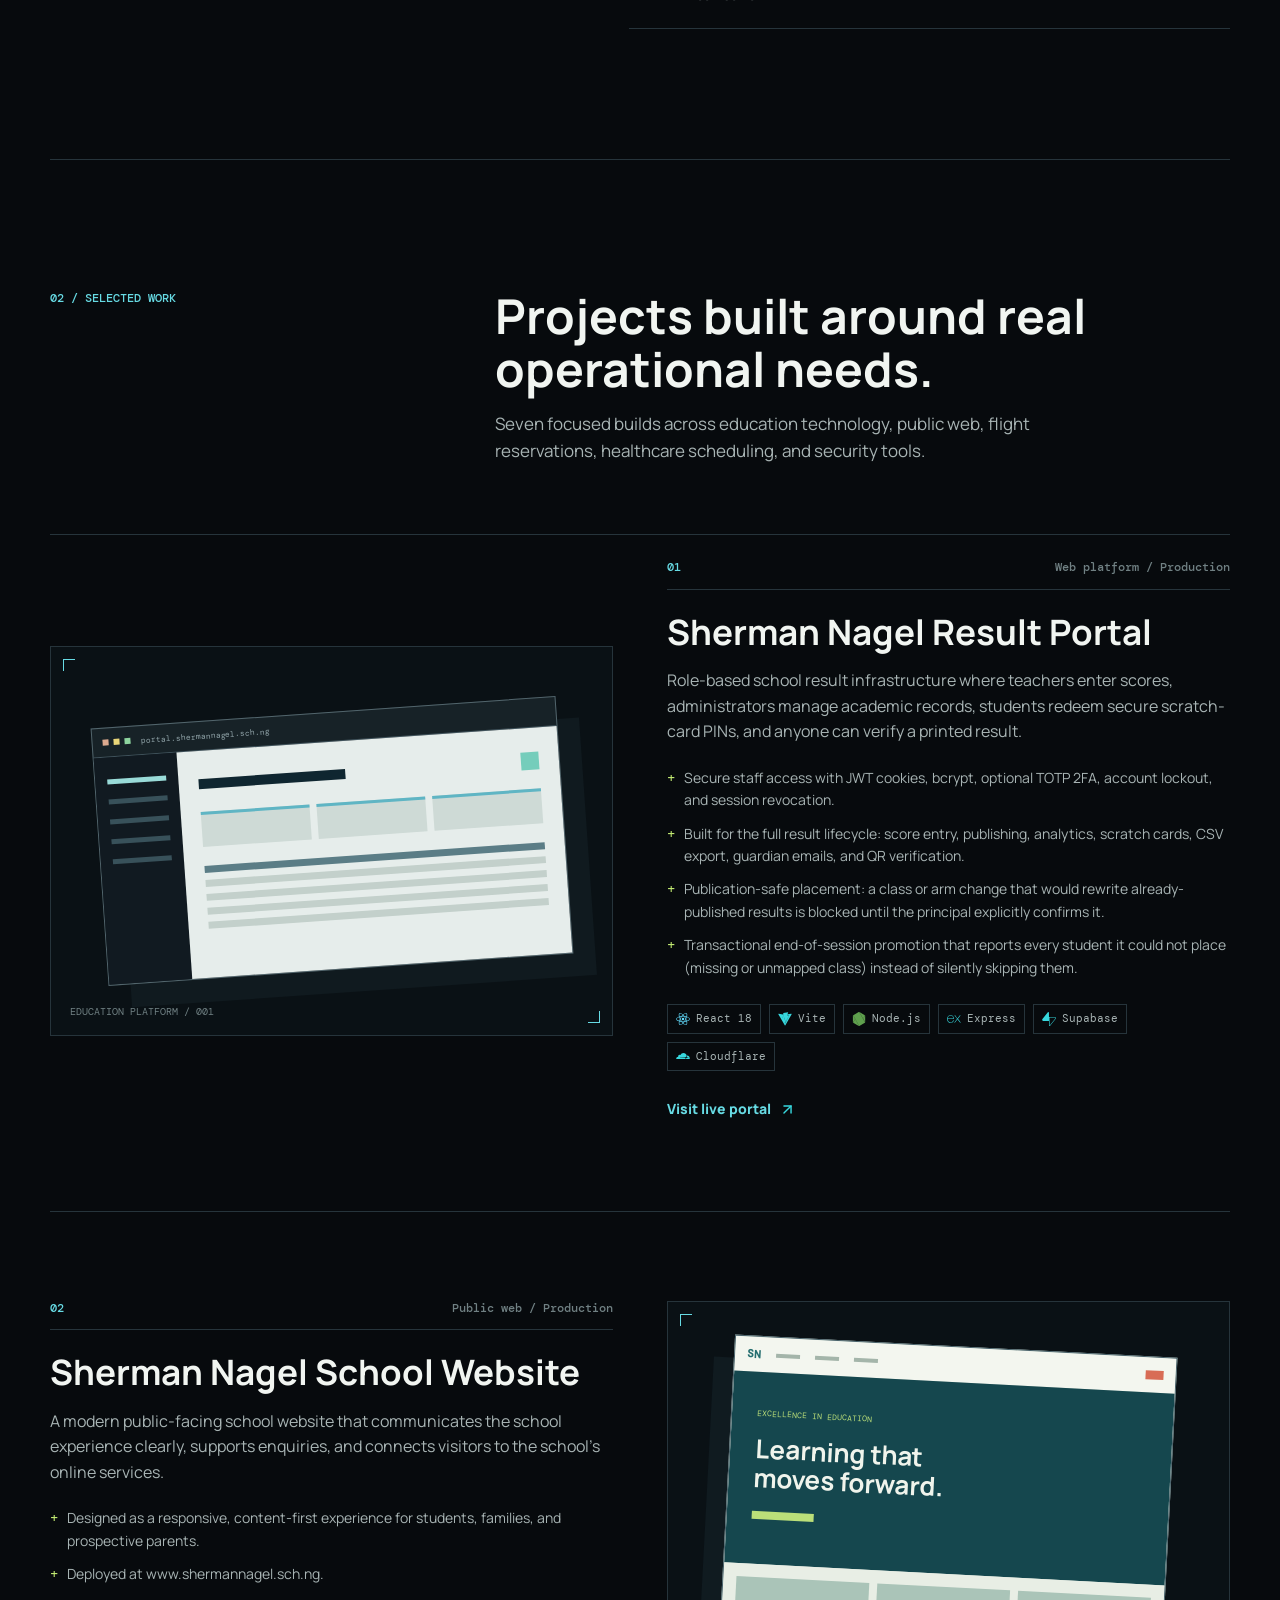
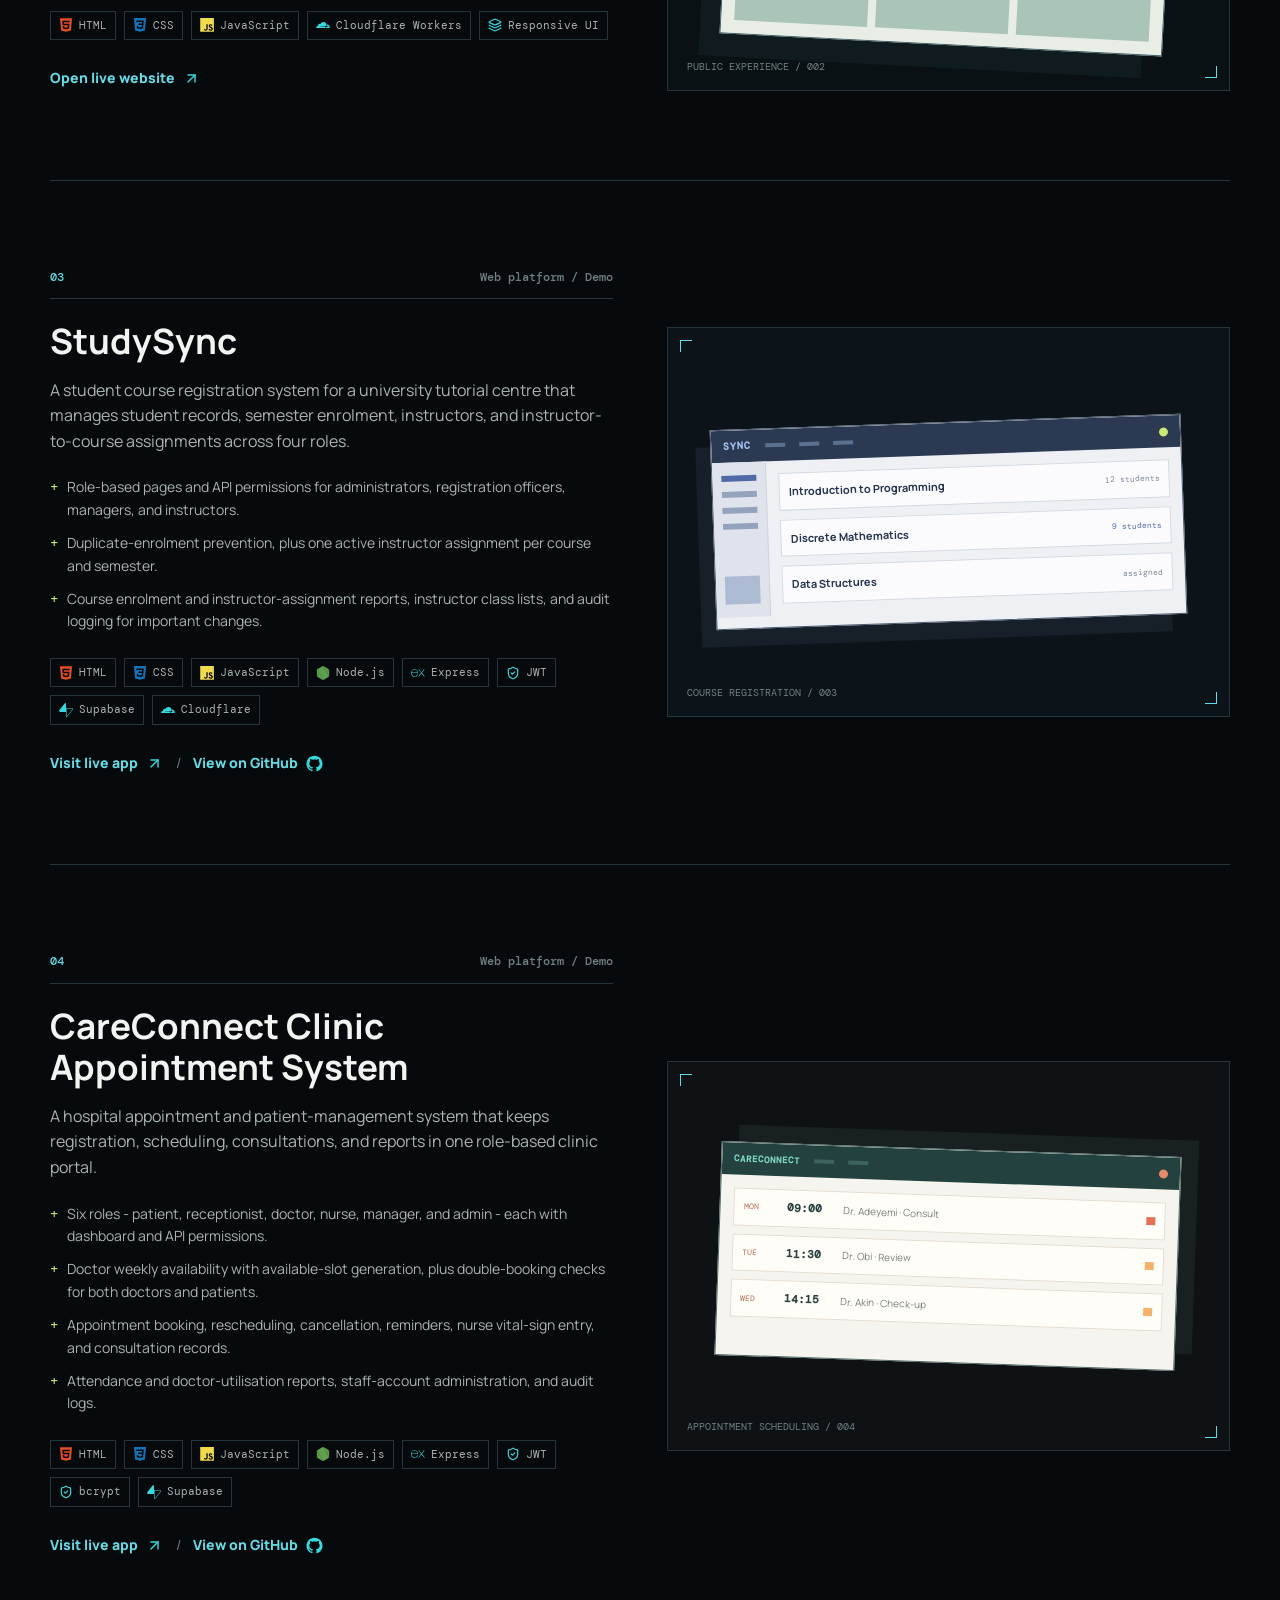
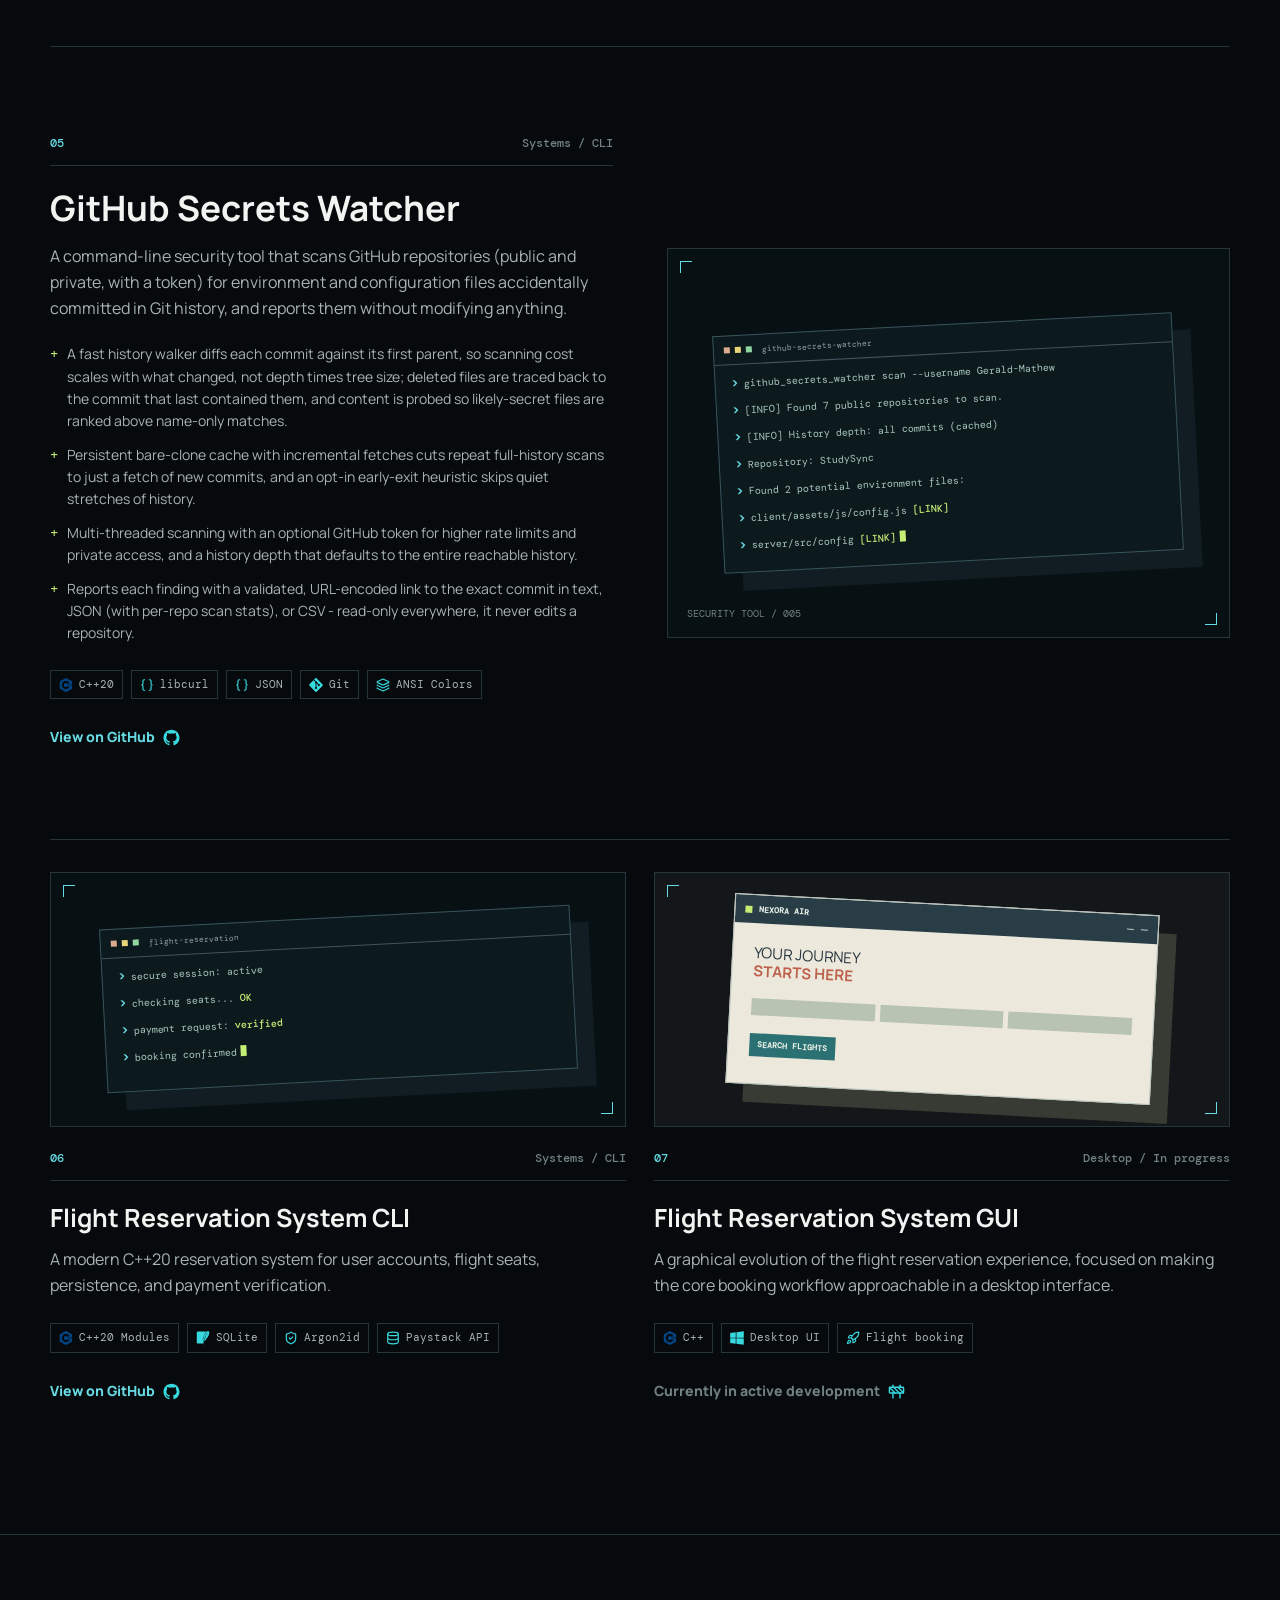
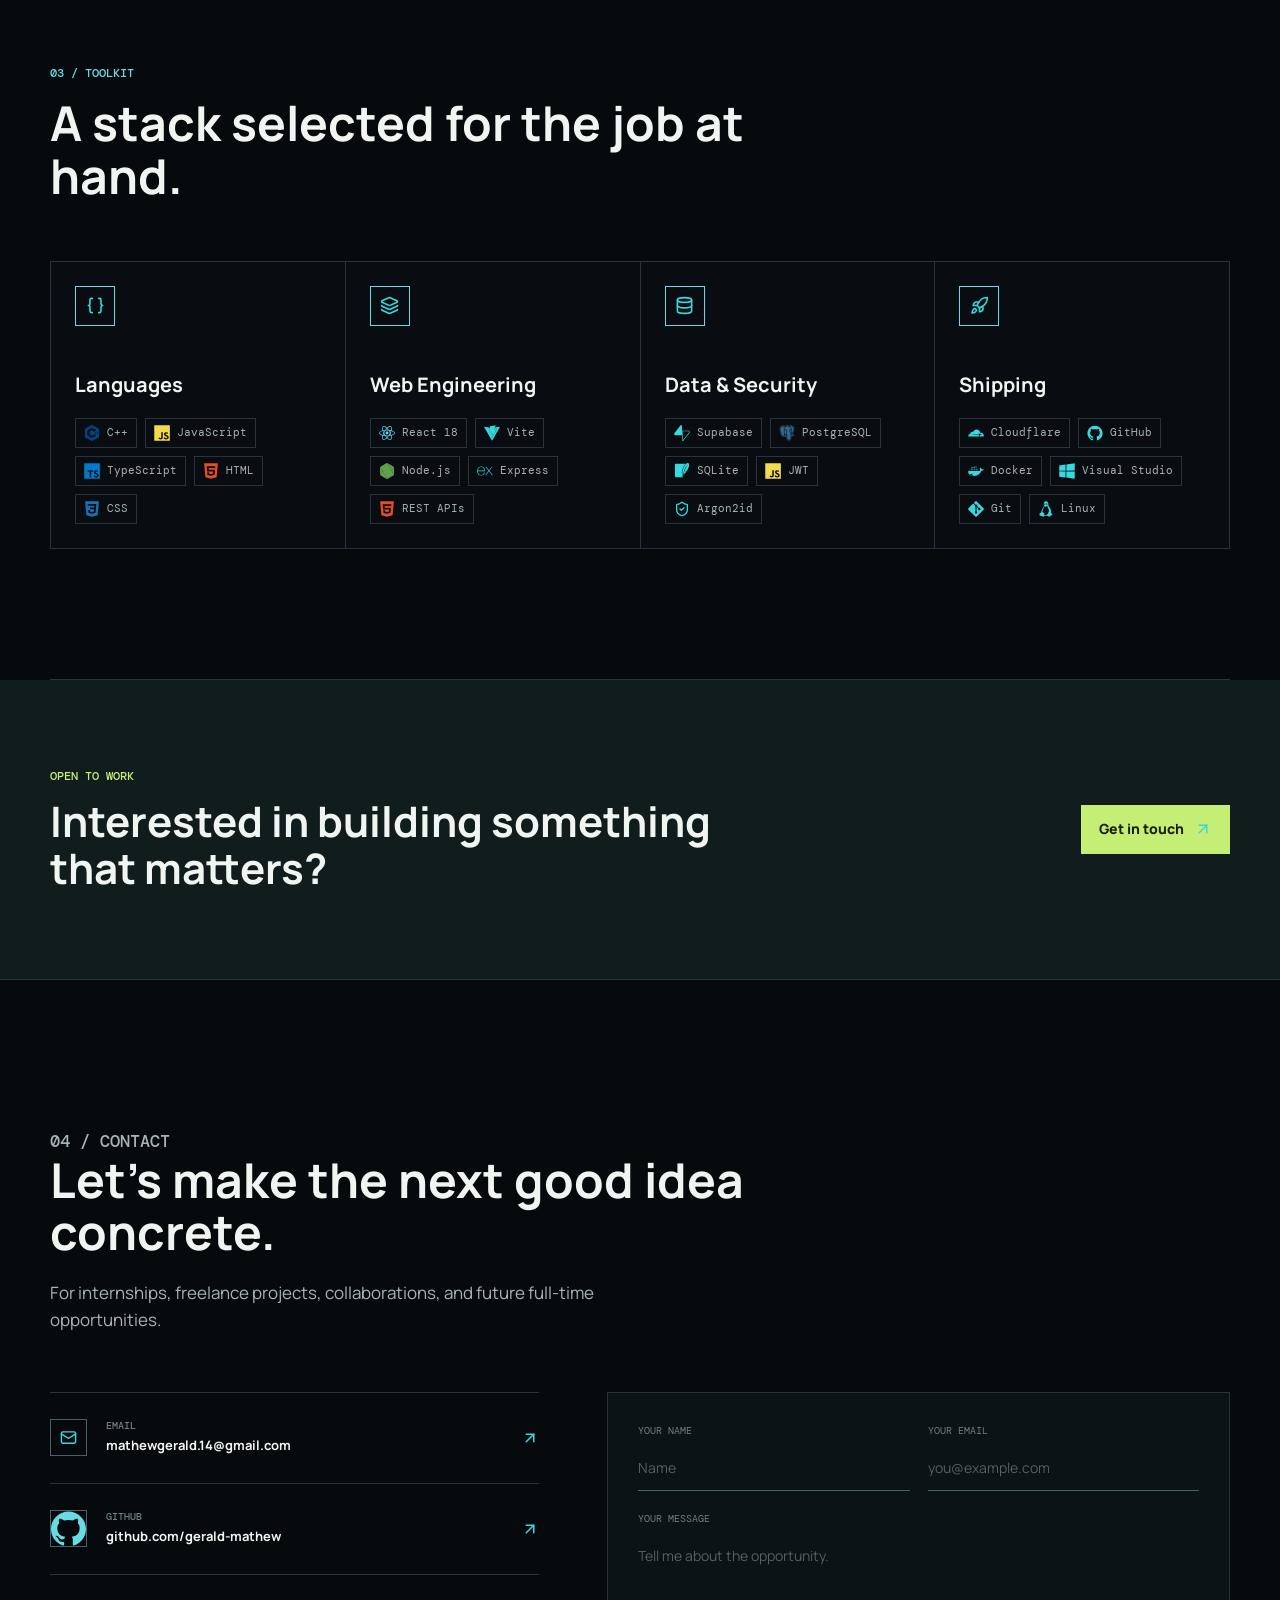
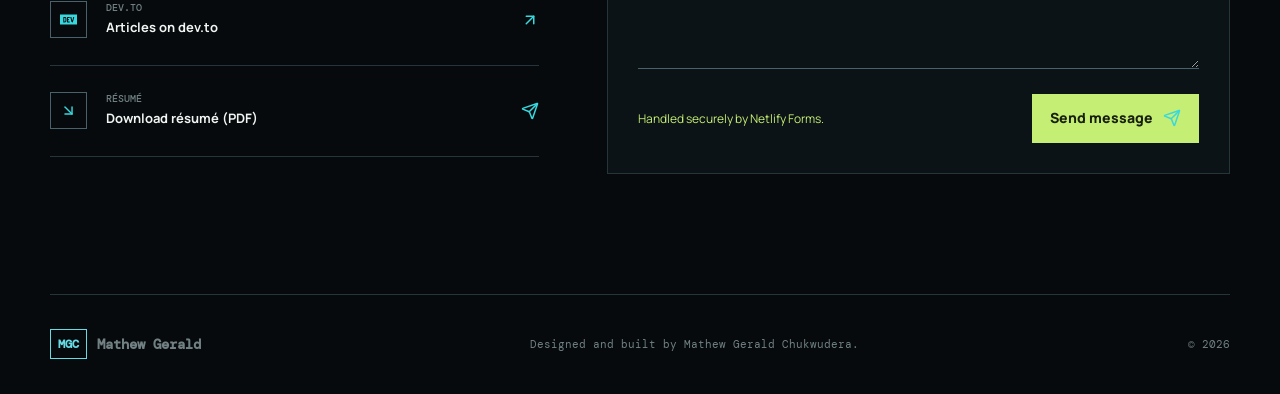
==== commit 9e8d08f1: "Add author meta tag naming Mathew Gerald Chukwudera" ====
--- a/index.html
+++ b/index.html
@@ -7,7 +7,7 @@
     <meta name="description" content="Portfolio of Mathew Gerald Chukwudera, software engineering student and full-stack developer." />
     <meta name="theme-color" content="#070a0d" />
     <meta name="msapplication-TileColor" content="#070a0d">
-    <meta name="author" content="Mathew Gerald">
+    <meta name="author" content="Mathew Gerald Chukwudera">
     <meta name="robots" content="index,follow,max-image-preview:large">
     <meta name="keywords" content="Mathew Gerald, Mathew Gerald Chukwudera, Gerald Mathew, Gerald, Software Engineer, Full-Stack Developer, Web developer, Backend Developer, Frontend Developer, C++, JavaScript, TypeScript, React, Vite, Node.js, Express.js, PostgreSQL, Supabase, SQLite, Docker, Containers, HTML, CSS, Git, REST APIs, Portfolio, Resume, Contact, Nigeria, Owerri, FUTO">
     <meta property="og:site_name" content="Mathew Gerald">
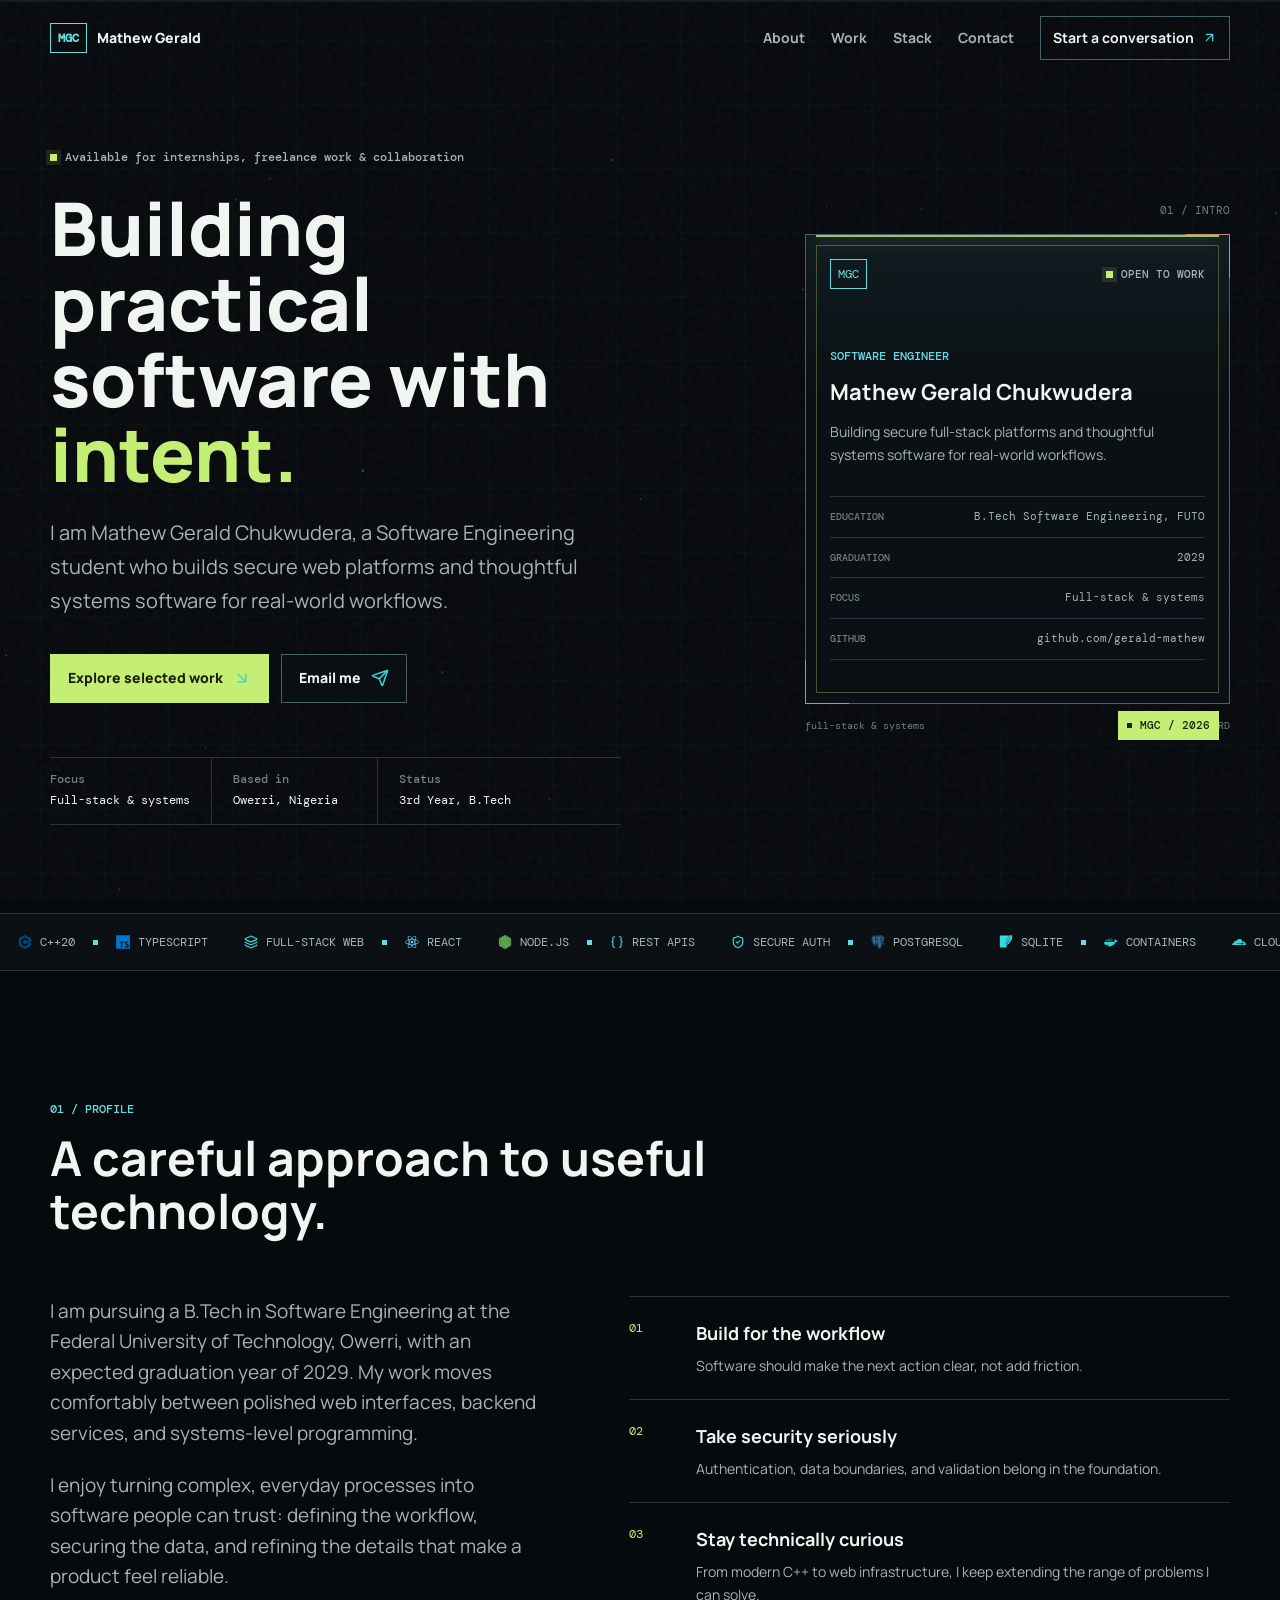
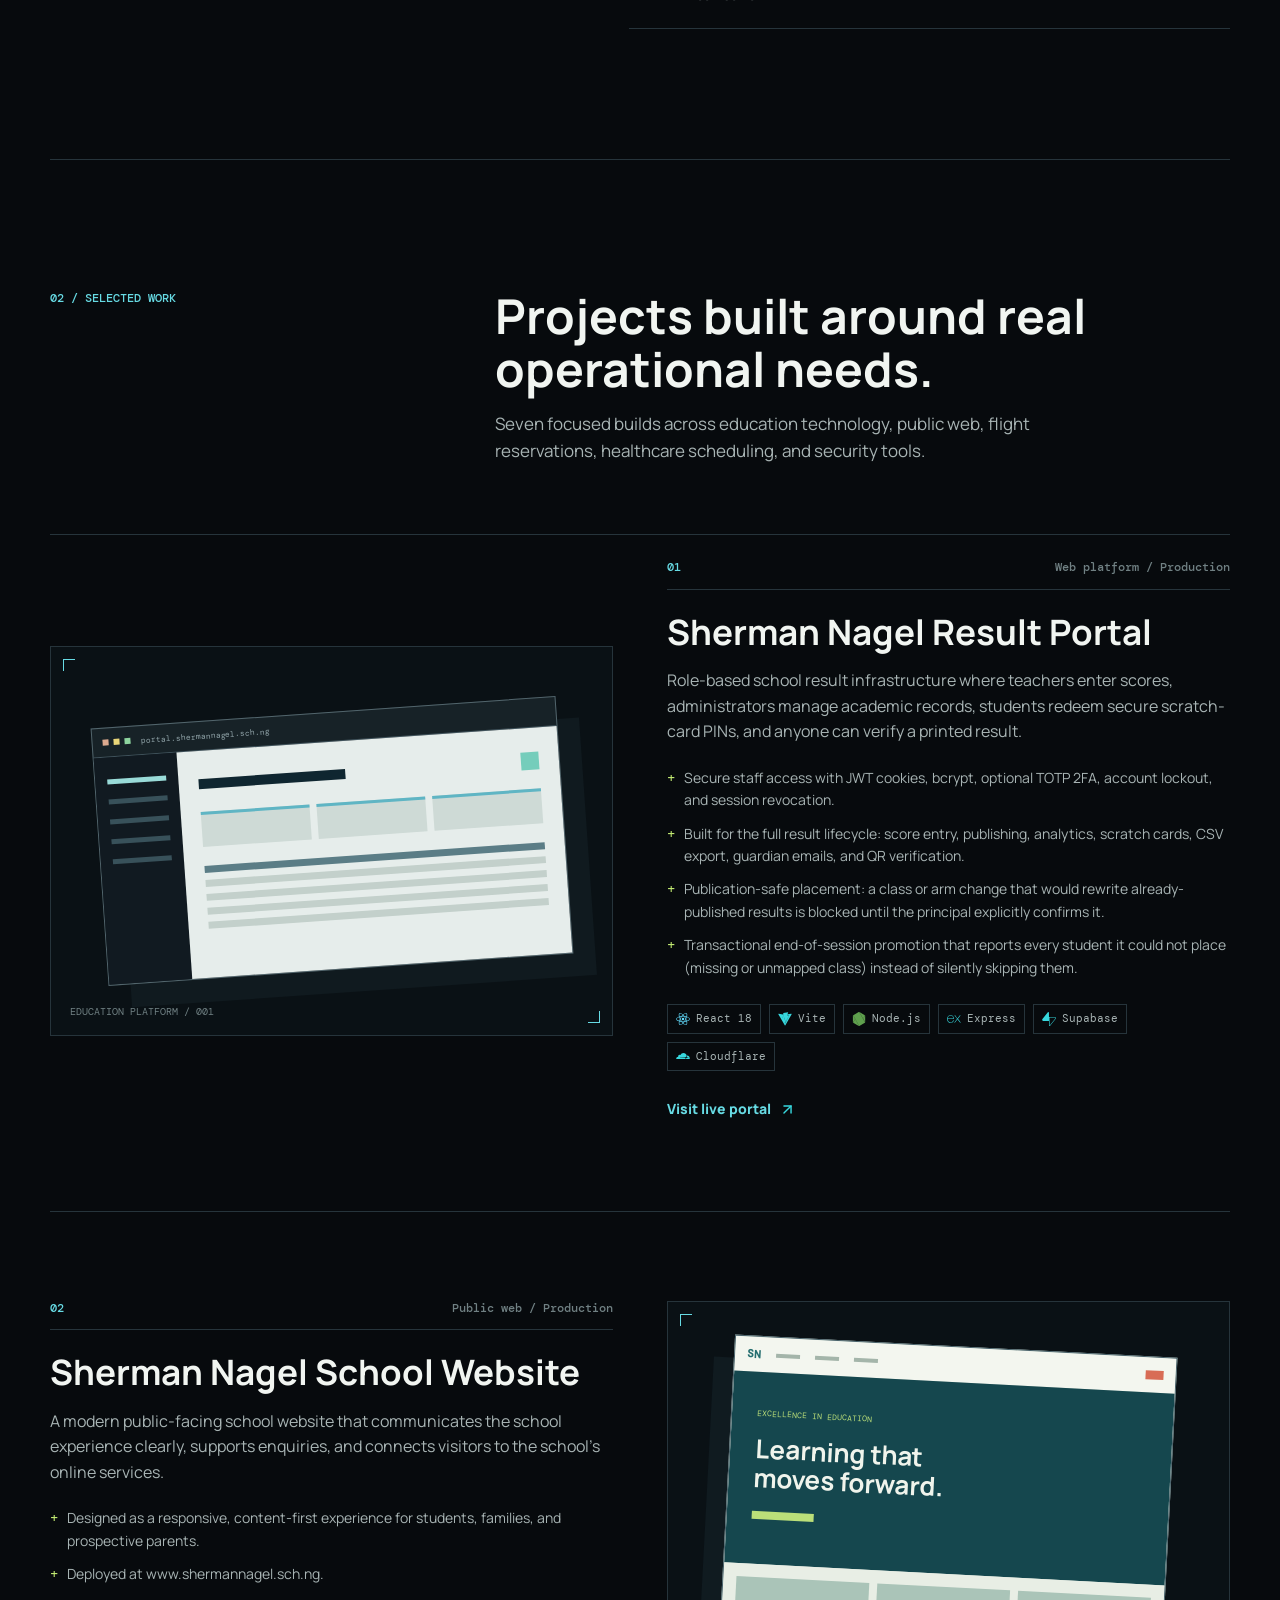
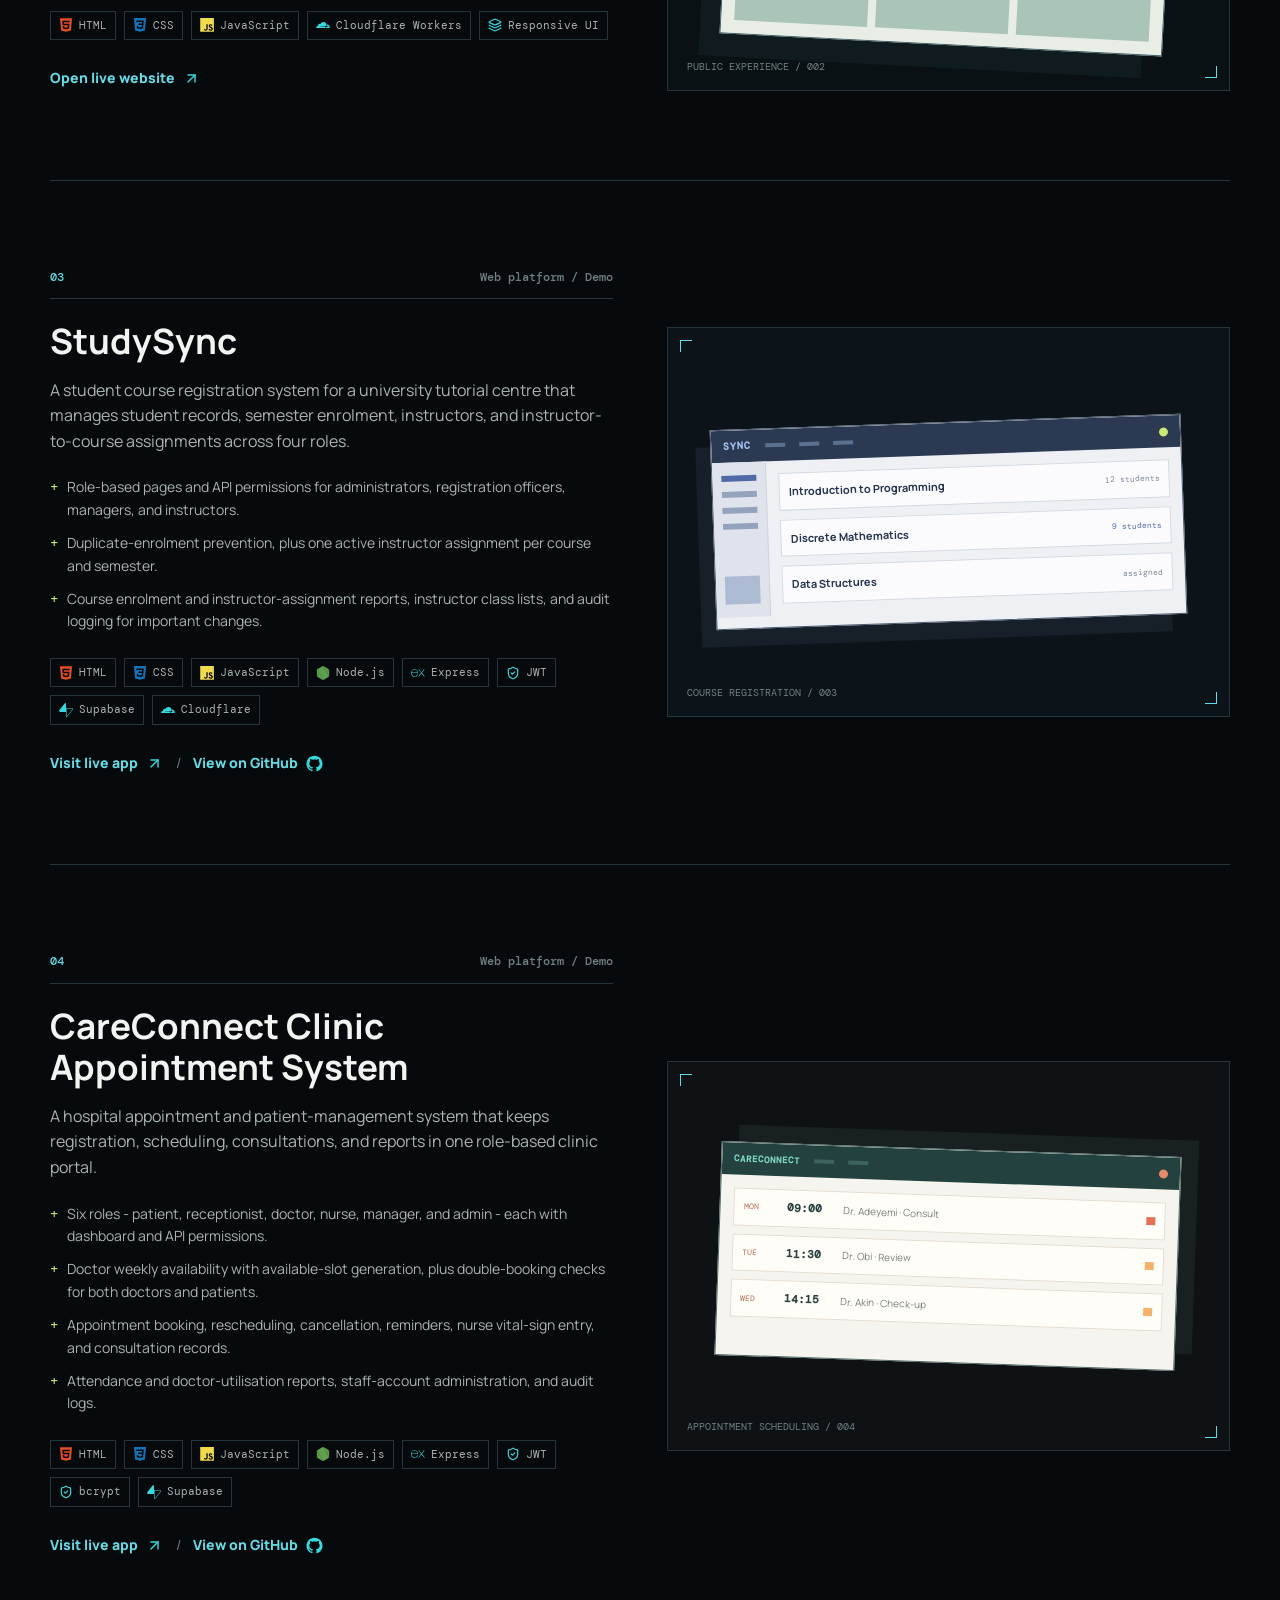
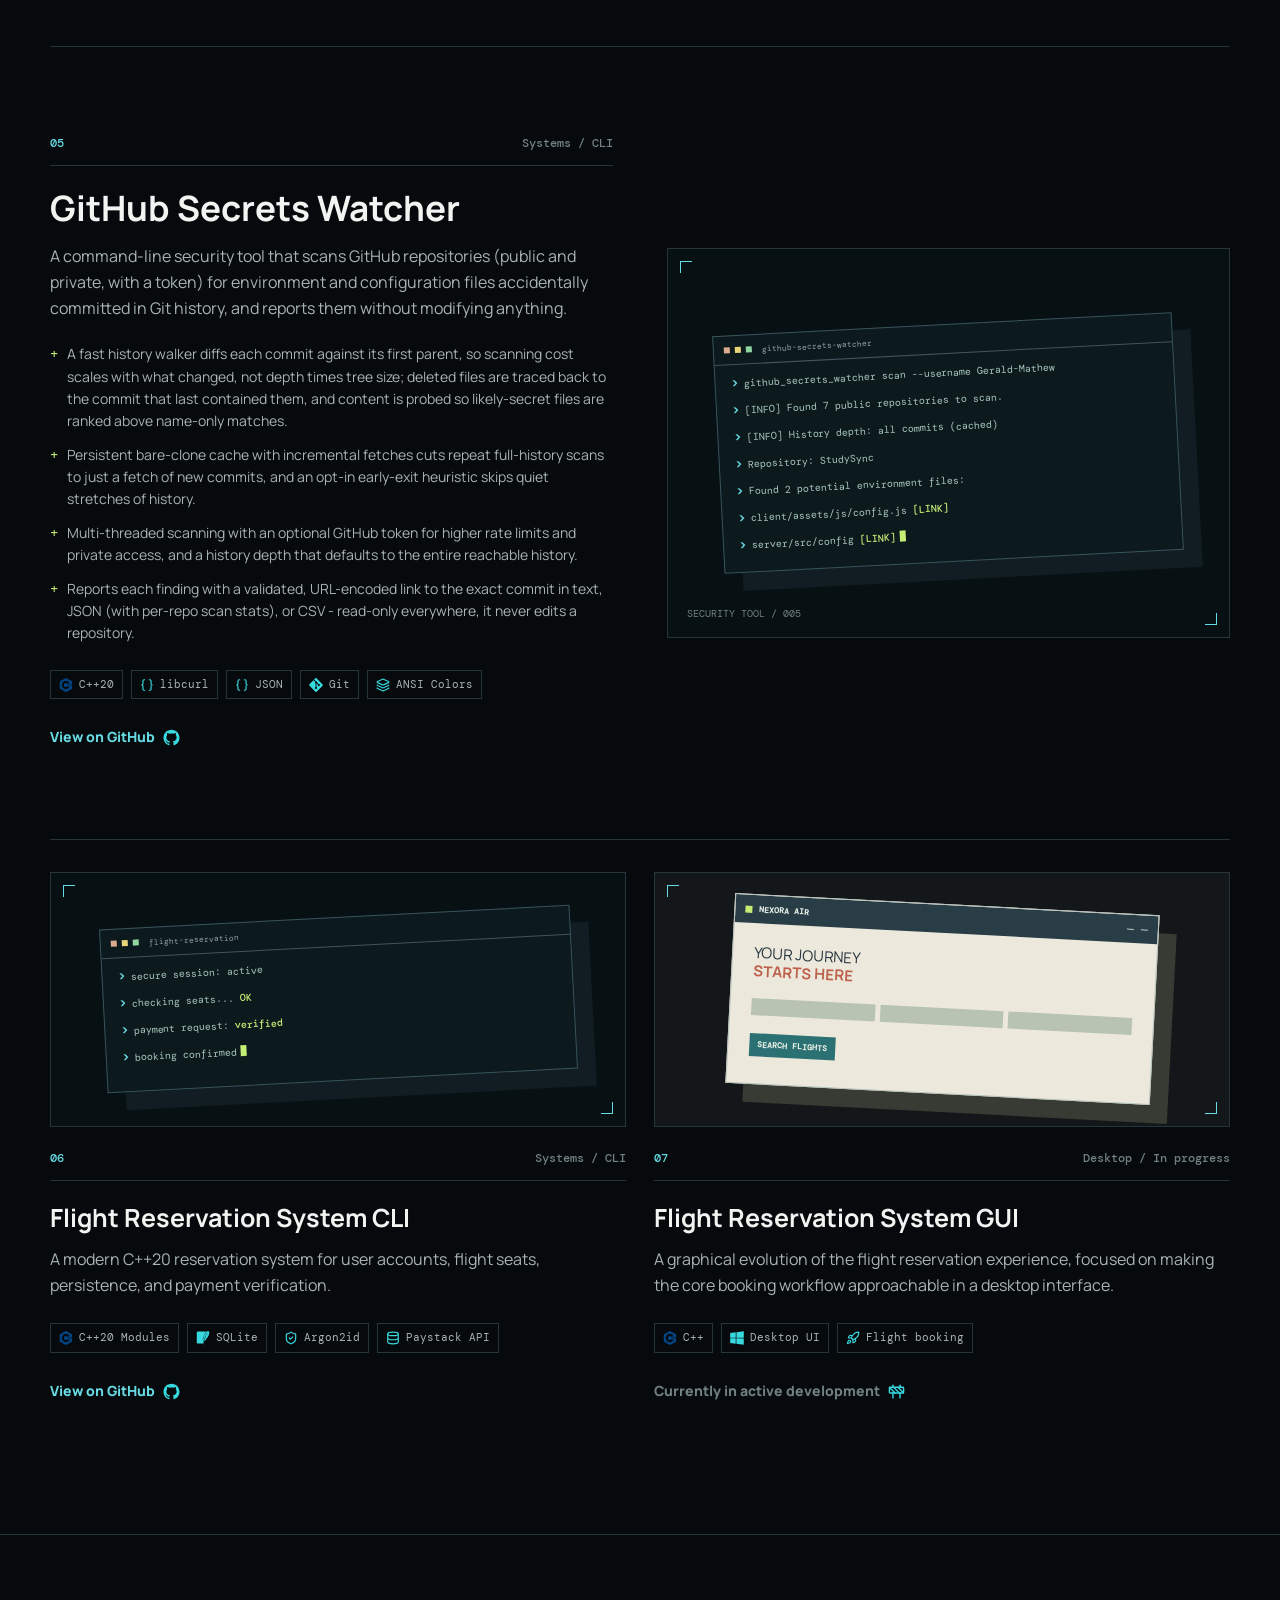
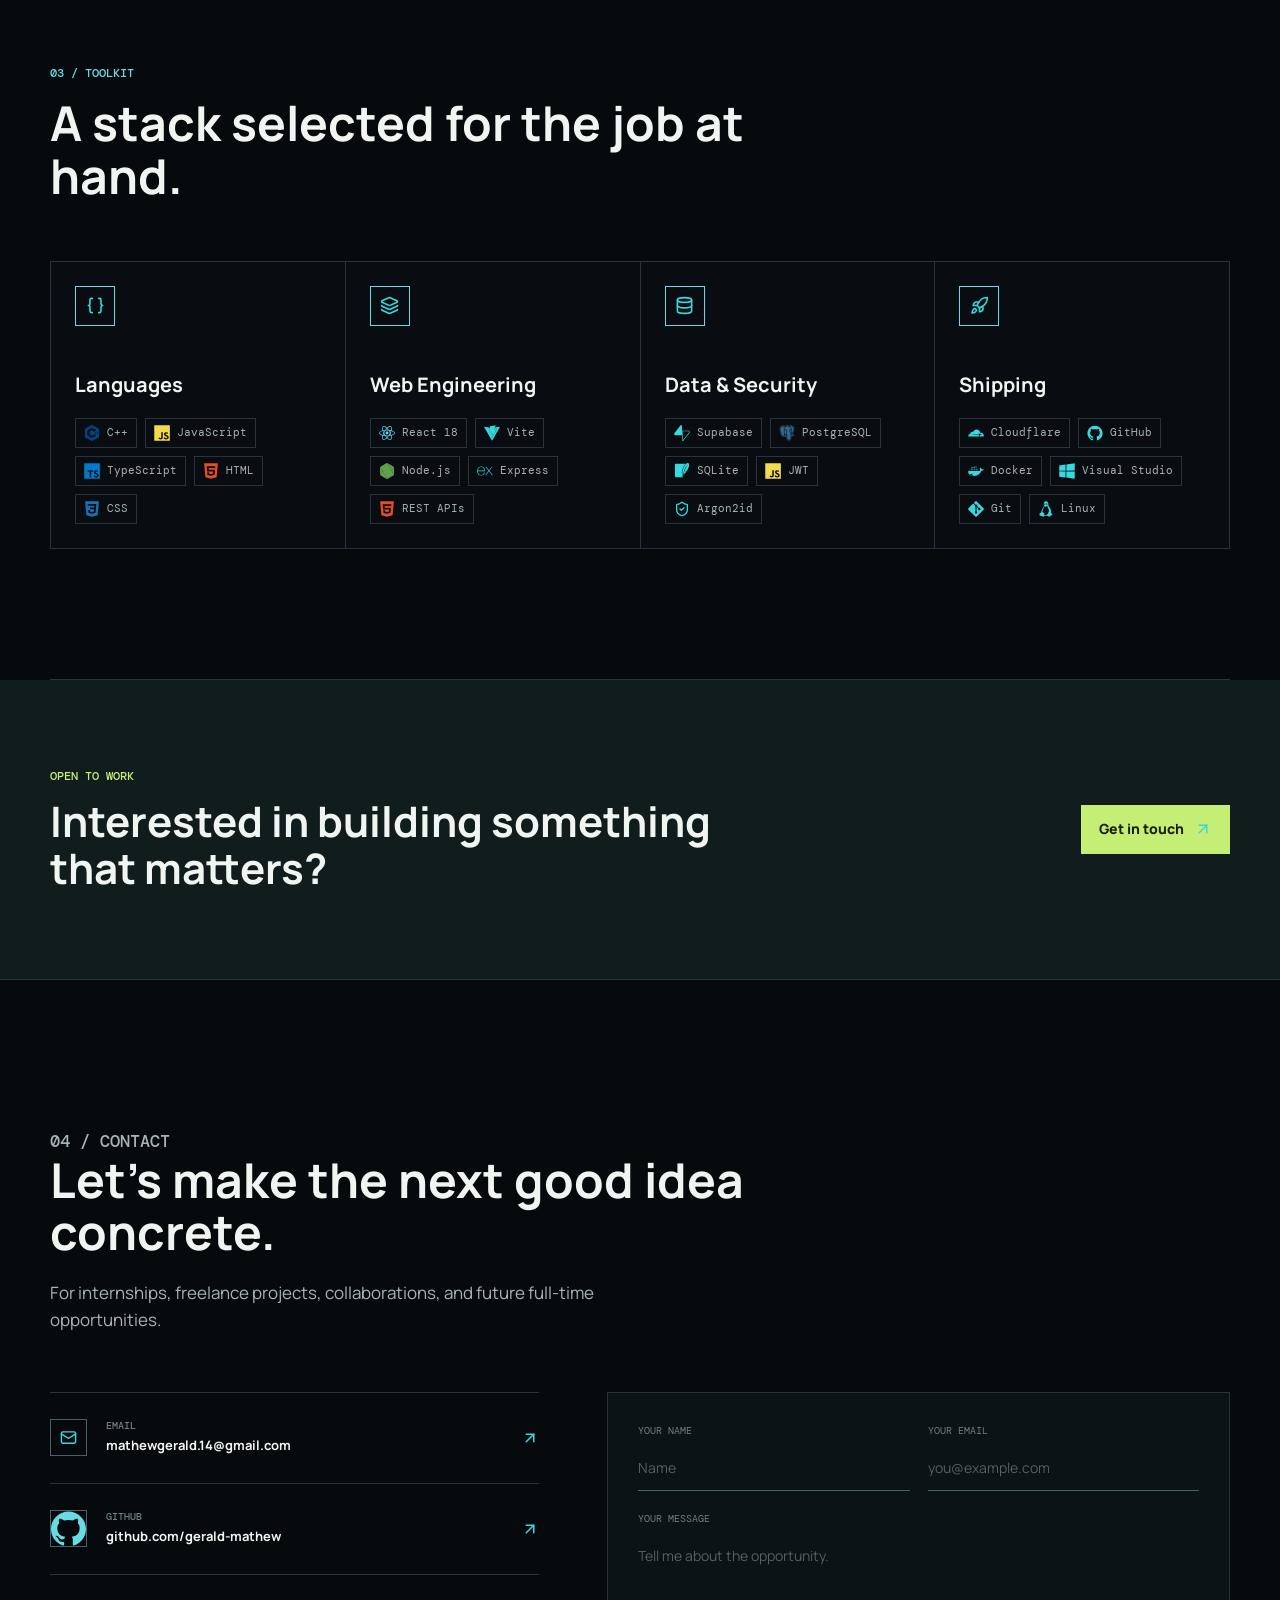
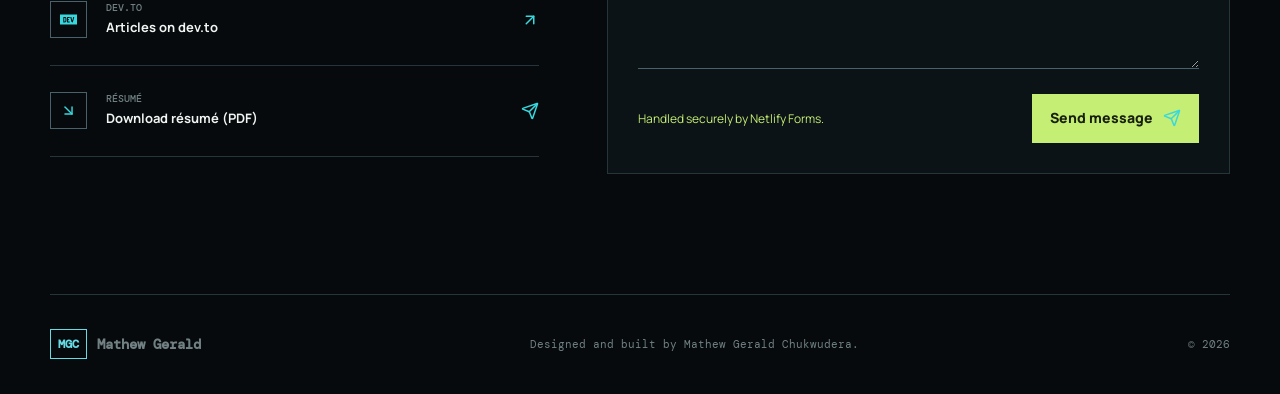
==== commit 64c823cb: "Make the skills ticker loop seamlessly and centre it under reduced motion" ====
--- a/index.html
+++ b/index.html
@@ -150,9 +150,30 @@
       </section>
 
       <section class="ticker" aria-label="Core skills">
-        <div class="ticker-track">
-          <span><img class="icon" src="/assets/icons/cplusplus-plain.svg" alt="" aria-hidden="true" />C++20</span><b></b><span><img class="icon" src="/assets/icons/layers-3.svg" alt="" aria-hidden="true" />FULL-STACK WEB</span><b></b><span><img class="icon" src="/assets/icons/shield-check.svg" alt="" aria-hidden="true" />SECURE AUTH</span><b></b><span><img class="icon" src="/assets/icons/braces.svg" alt="" aria-hidden="true" />REST APIS</span><b></b><span><img class="icon" src="/assets/icons/sqlite-plain.svg" alt="" aria-hidden="true" />SQLITE</span><b></b><span><img class="icon" src="/assets/icons/docker-plain.svg" alt="" aria-hidden="true" />CONTAINERS</span><b></b>
-          <span><img class="icon" src="/assets/icons/cplusplus-plain.svg" alt="" aria-hidden="true" />C++20</span><b></b><span><img class="icon" src="/assets/icons/layers-3.svg" alt="" aria-hidden="true" />FULL-STACK WEB</span><b></b><span><img class="icon" src="/assets/icons/shield-check.svg" alt="" aria-hidden="true" />SECURE AUTH</span><b></b><span><img class="icon" src="/assets/icons/braces.svg" alt="" aria-hidden="true" />REST APIS</span><b></b><span><img class="icon" src="/assets/icons/sqlite-plain.svg" alt="" aria-hidden="true" />SQLITE</span><b></b><span><img class="icon" src="/assets/icons/docker-plain.svg" alt="" aria-hidden="true" />CONTAINERS</span><b></b>
+        <div class="ticker-track" data-ticker>
+          <div class="ticker-run">
+            <div class="ticker-pair">
+              <span><img class="icon" src="/assets/icons/cplusplus-plain.svg" alt="" aria-hidden="true" />C++20</span><b></b><span><img class="icon" src="/assets/icons/typescript-plain.svg" alt="" aria-hidden="true" />TYPESCRIPT</span>
+            </div>
+            <div class="ticker-pair">
+              <span><img class="icon" src="/assets/icons/layers-3.svg" alt="" aria-hidden="true" />FULL-STACK WEB</span><b></b><span><img class="icon" src="/assets/icons/react-original.svg" alt="" aria-hidden="true" />REACT</span>
+            </div>
+            <div class="ticker-pair">
+              <span><img class="icon" src="/assets/icons/nodejs-plain.svg" alt="" aria-hidden="true" />NODE.JS</span><b></b><span><img class="icon" src="/assets/icons/braces.svg" alt="" aria-hidden="true" />REST APIS</span>
+            </div>
+            <div class="ticker-pair">
+              <span><img class="icon" src="/assets/icons/shield-check.svg" alt="" aria-hidden="true" />SECURE AUTH</span><b></b><span><img class="icon" src="/assets/icons/postgresql-plain.svg" alt="" aria-hidden="true" />POSTGRESQL</span>
+            </div>
+            <div class="ticker-pair">
+              <span><img class="icon" src="/assets/icons/sqlite-plain.svg" alt="" aria-hidden="true" />SQLITE</span><b></b><span><img class="icon" src="/assets/icons/docker-plain.svg" alt="" aria-hidden="true" />CONTAINERS</span>
+            </div>
+            <div class="ticker-pair">
+              <span><img class="icon" src="/assets/icons/cloudflare-plain.svg" alt="" aria-hidden="true" />CLOUDFLARE</span><b></b><span><img class="icon" src="/assets/icons/git-plain.svg" alt="" aria-hidden="true" />GIT</span>
+            </div>
+            <div class="ticker-pair">
+              <span><img class="icon" src="/assets/icons/linux-plain.svg" alt="" aria-hidden="true" />LINUX</span><b></b><span><img class="icon" src="/assets/icons/javascript-plain.svg" alt="" aria-hidden="true" />JAVASCRIPT</span>
+            </div>
+          </div>
         </div>
       </section>
 
--- a/assets/style.css
+++ b/assets/style.css
@@ -566,18 +566,40 @@
   align-items: center;
   width: max-content;
   min-height: 56px;
-  animation: tickerMove 32s linear infinite;
-}
-
-.ticker-track span {
+  will-change: transform;
+}
+
+.ticker-track.is-animated {
+  animation: tickerMove var(--ticker-duration, 32s) linear infinite;
+}
+
+.ticker-run {
+  display: flex;
+  align-items: center;
+  flex: 0 0 auto;
+}
+
+.ticker-pair {
+  display: flex;
+  align-items: center;
+  flex: 0 0 auto;
+}
+
+.ticker-pair > span {
+  display: inline-flex;
+  align-items: center;
+  gap: 8px;
   margin: 0 18px;
   color: var(--muted);
   font-family: var(--mono);
   font-size: 12px;
-}
-
-.ticker-track b {
+  line-height: 1;
+  white-space: nowrap;
+}
+
+.ticker-pair > b {
   display: block;
+  flex: 0 0 auto;
   width: 5px;
   height: 5px;
   background: var(--cyan);
@@ -1821,7 +1843,7 @@
 
 @keyframes tickerMove {
   to {
-    transform: translateX(-50%);
+    transform: translate3d(var(--ticker-shift, -50%), 0, 0);
   }
 }
 
@@ -2178,43 +2200,47 @@
   }
 
   .ticker-track {
-    --ticker-sep: 3px;
-    --ticker-dot: 5px;
-    --ticker-sep-gap: 15px;
+    display: grid;
+    align-content: center;
+    justify-items: center;
+    gap: 20px 0;
     width: 100%;
-    flex-wrap: wrap;
-    justify-content: center;
+    min-height: 0;
+    padding: 30px 20px;
+    animation: none;
+    will-change: auto;
+  }
+
+  .ticker-run {
+    display: contents;
+  }
+
+  .ticker-run[data-clone] {
+    display: none;
+  }
+
+  .ticker-pair {
+    display: grid;
+    grid-template-columns: 1fr auto 1fr;
     align-items: center;
-    gap: 16px 0;
-    min-height: 0;
-    padding: 22px 0;
-    animation: none;
-  }
-
-  .ticker-track > :nth-child(n+13),
-  .ticker-track > b {
-    display: none;
-  }
-
-  .ticker-track > span {
-    position: relative;
-    margin: 0 calc((var(--ticker-sep-gap) - var(--ticker-sep)) / 2);
-    padding-left: calc(var(--ticker-sep) + var(--ticker-dot) + var(--ticker-sep-gap));
-    white-space: nowrap;
-  }
-
-  .ticker-track > span::before {
-    content: "";
-    position: absolute;
-    top: 50%;
-    left: var(--ticker-sep);
-    width: var(--ticker-dot);
-    height: var(--ticker-dot);
-    background: var(--cyan);
-    transform: translateY(-50%);
-  }
-
-  .ticker-track > span:first-of-type::before {
-    content: none;
-  }
-}
+    width: 100%;
+  }
+
+  .ticker-pair > span {
+    margin: 0;
+  }
+
+  .ticker-pair > span:first-child {
+    justify-self: end;
+  }
+
+  .ticker-pair > b {
+    justify-self: center;
+    align-self: center;
+    margin: 0 18px;
+  }
+
+  .ticker-pair > span:last-child {
+    justify-self: start;
+  }
+}
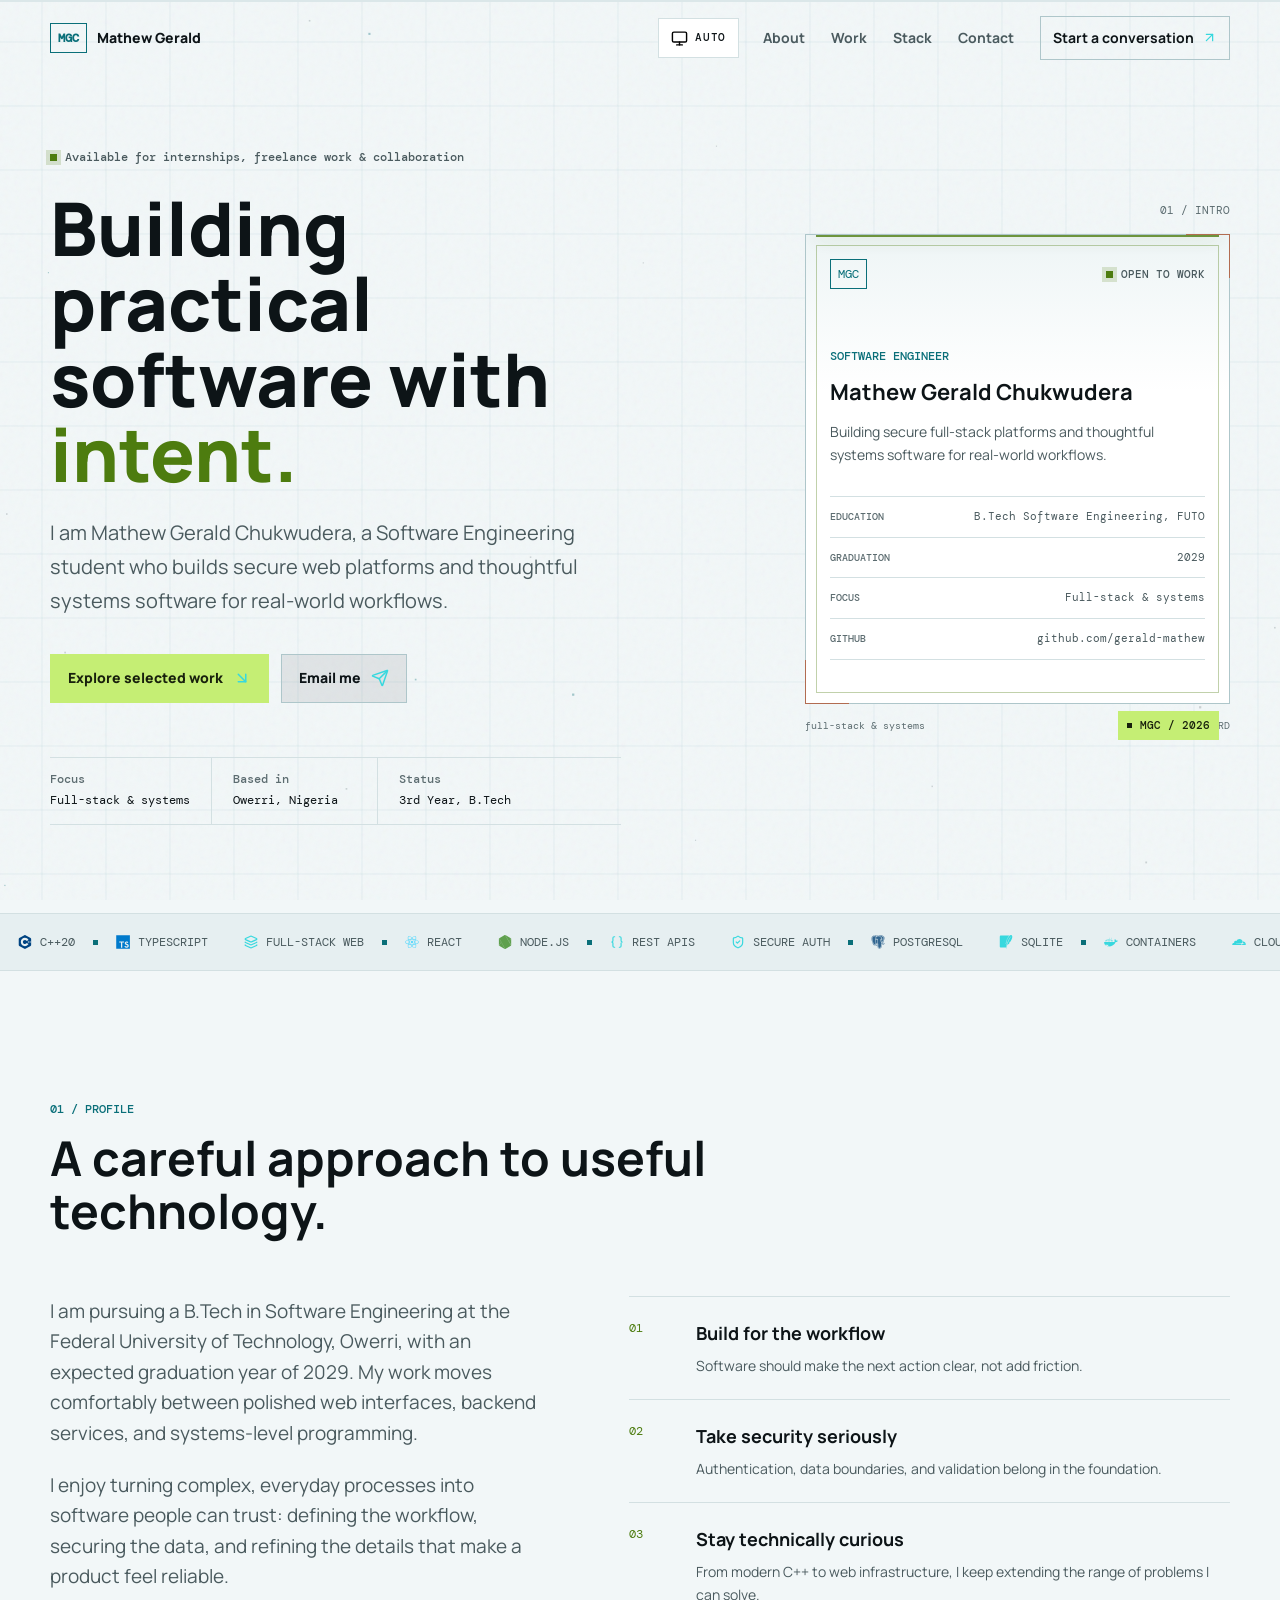
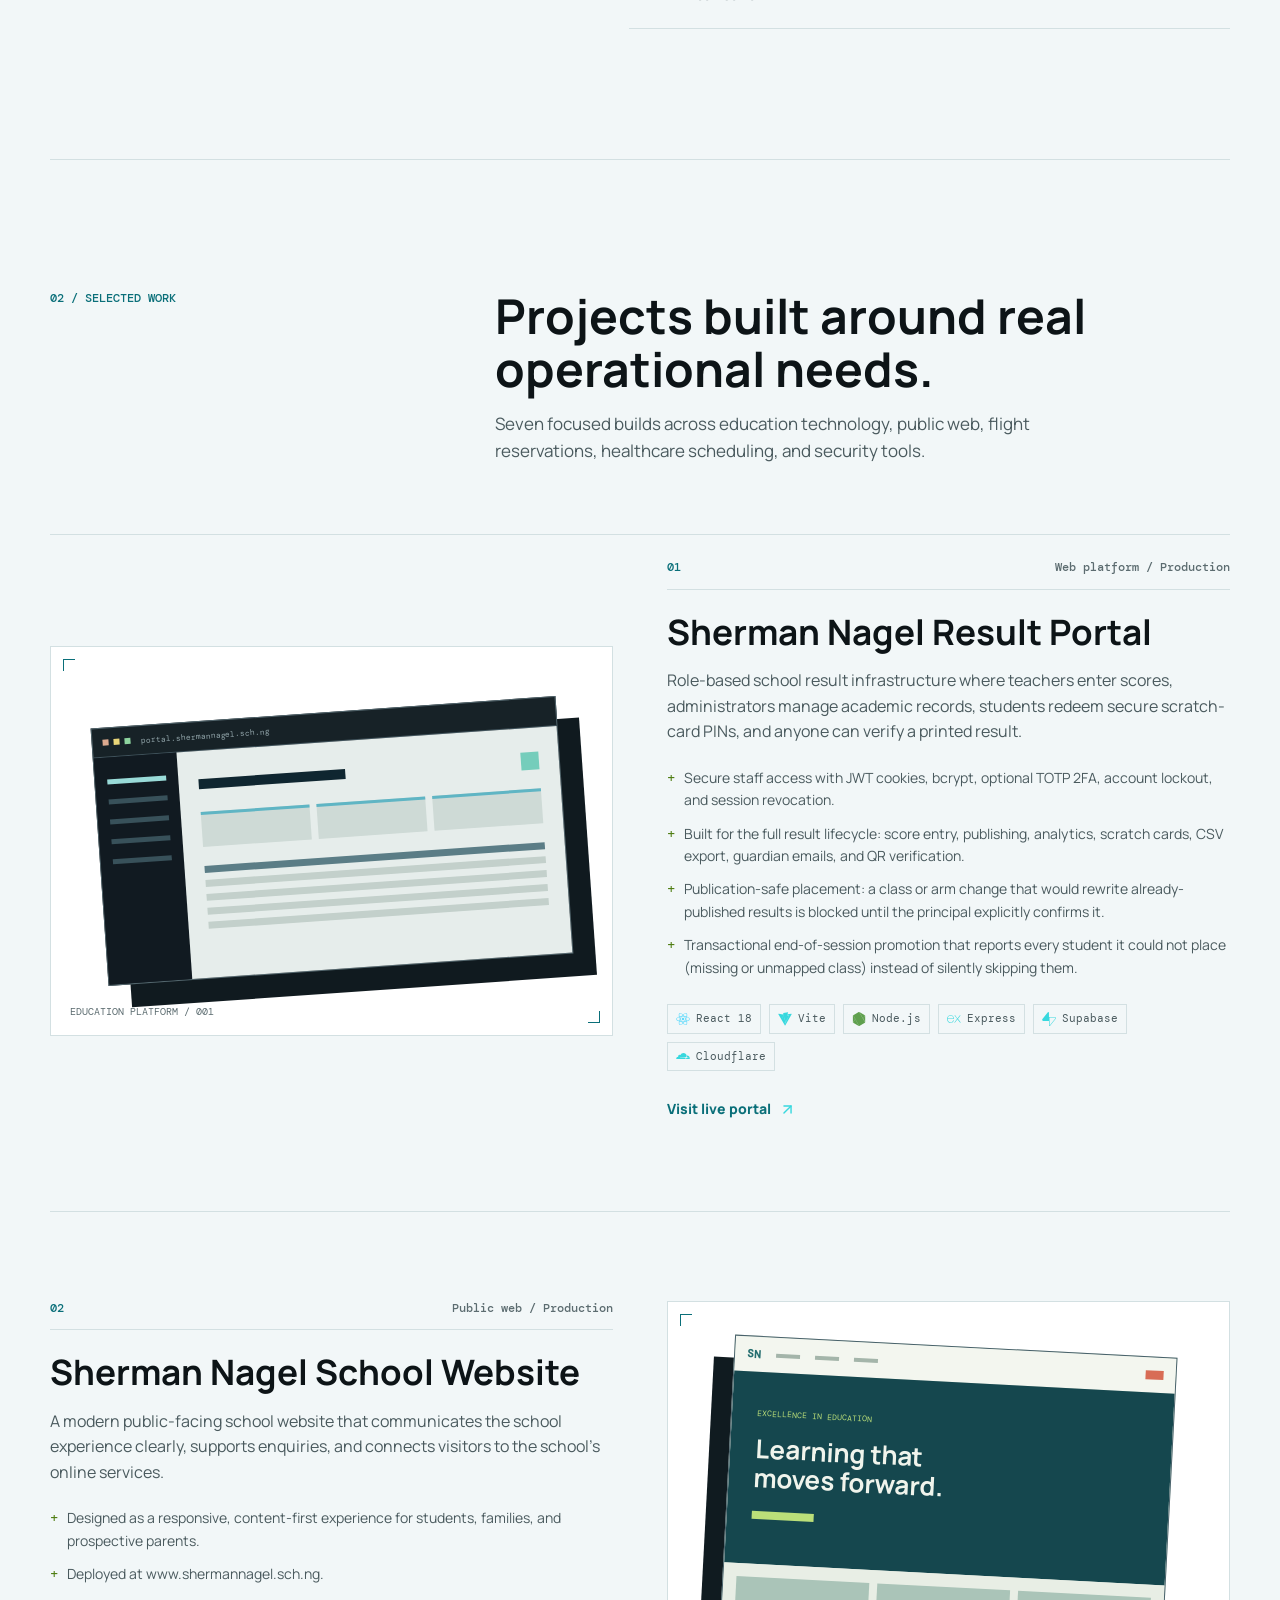
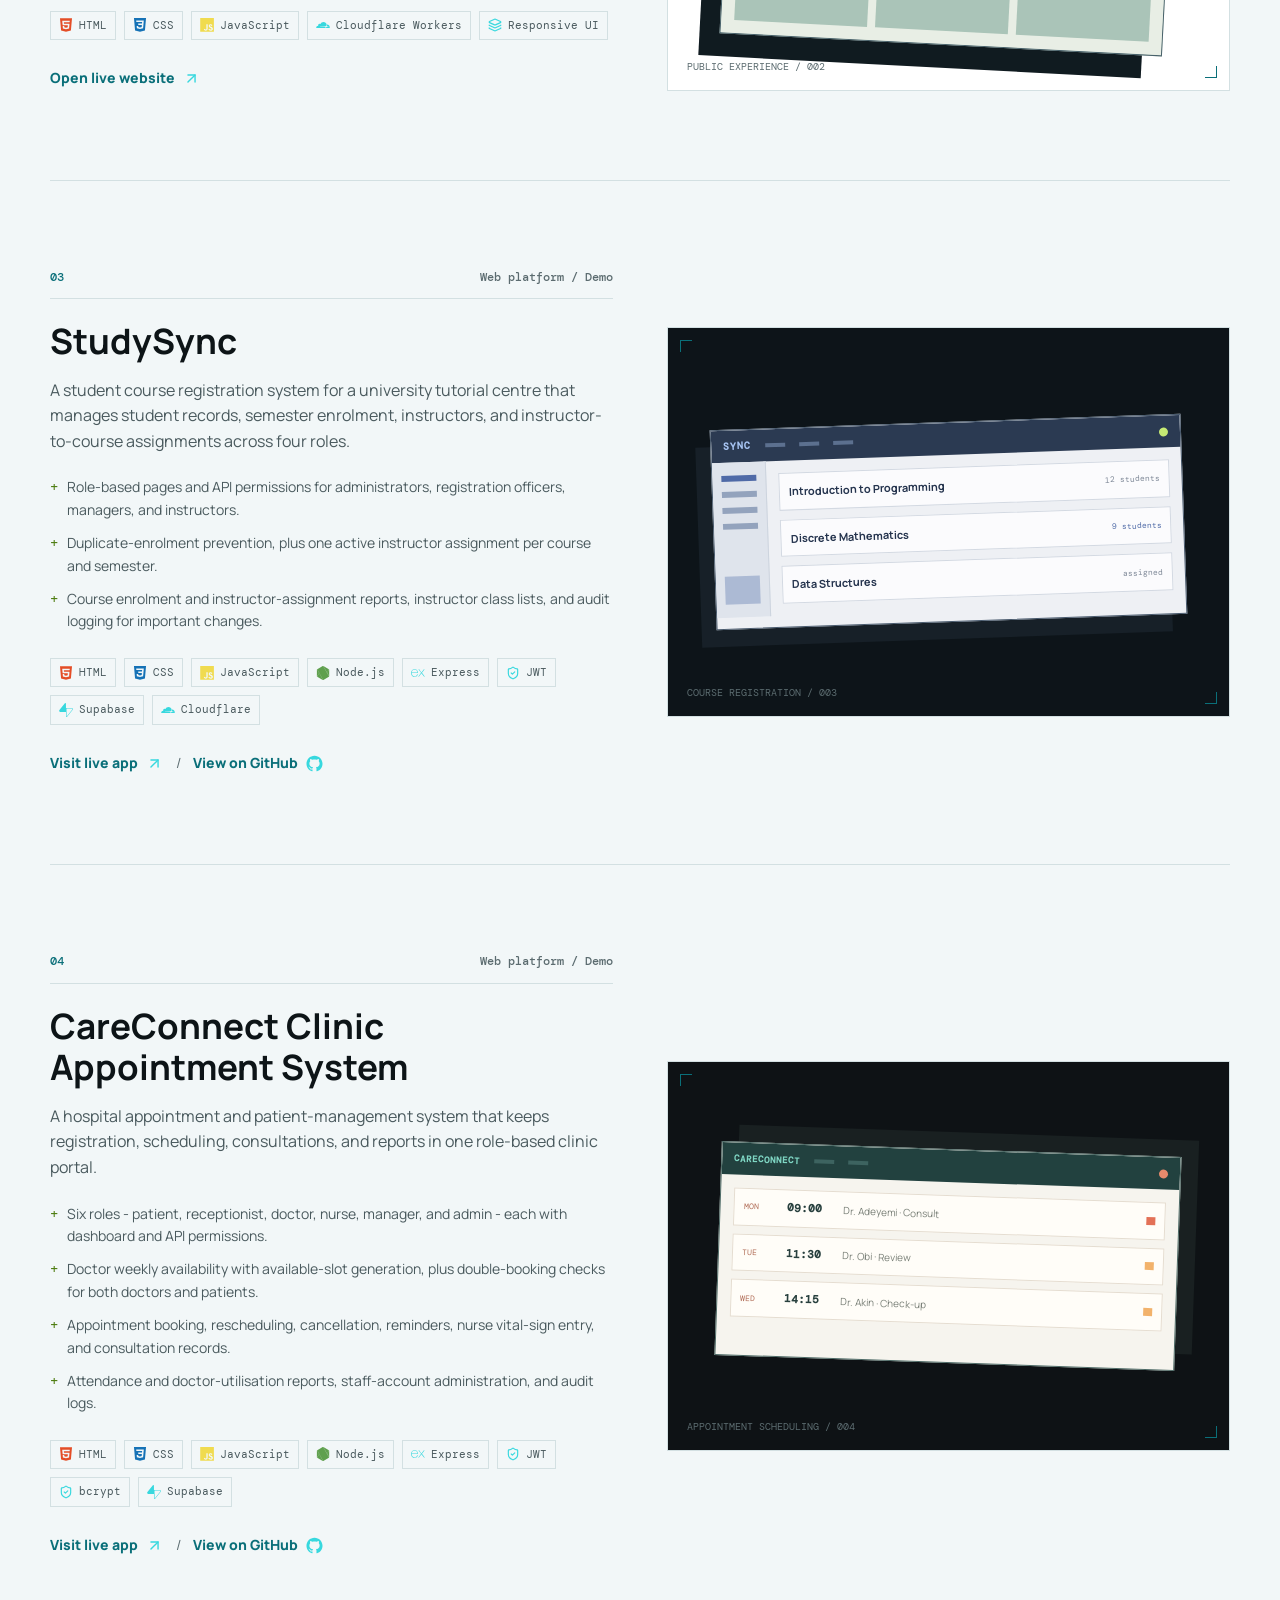
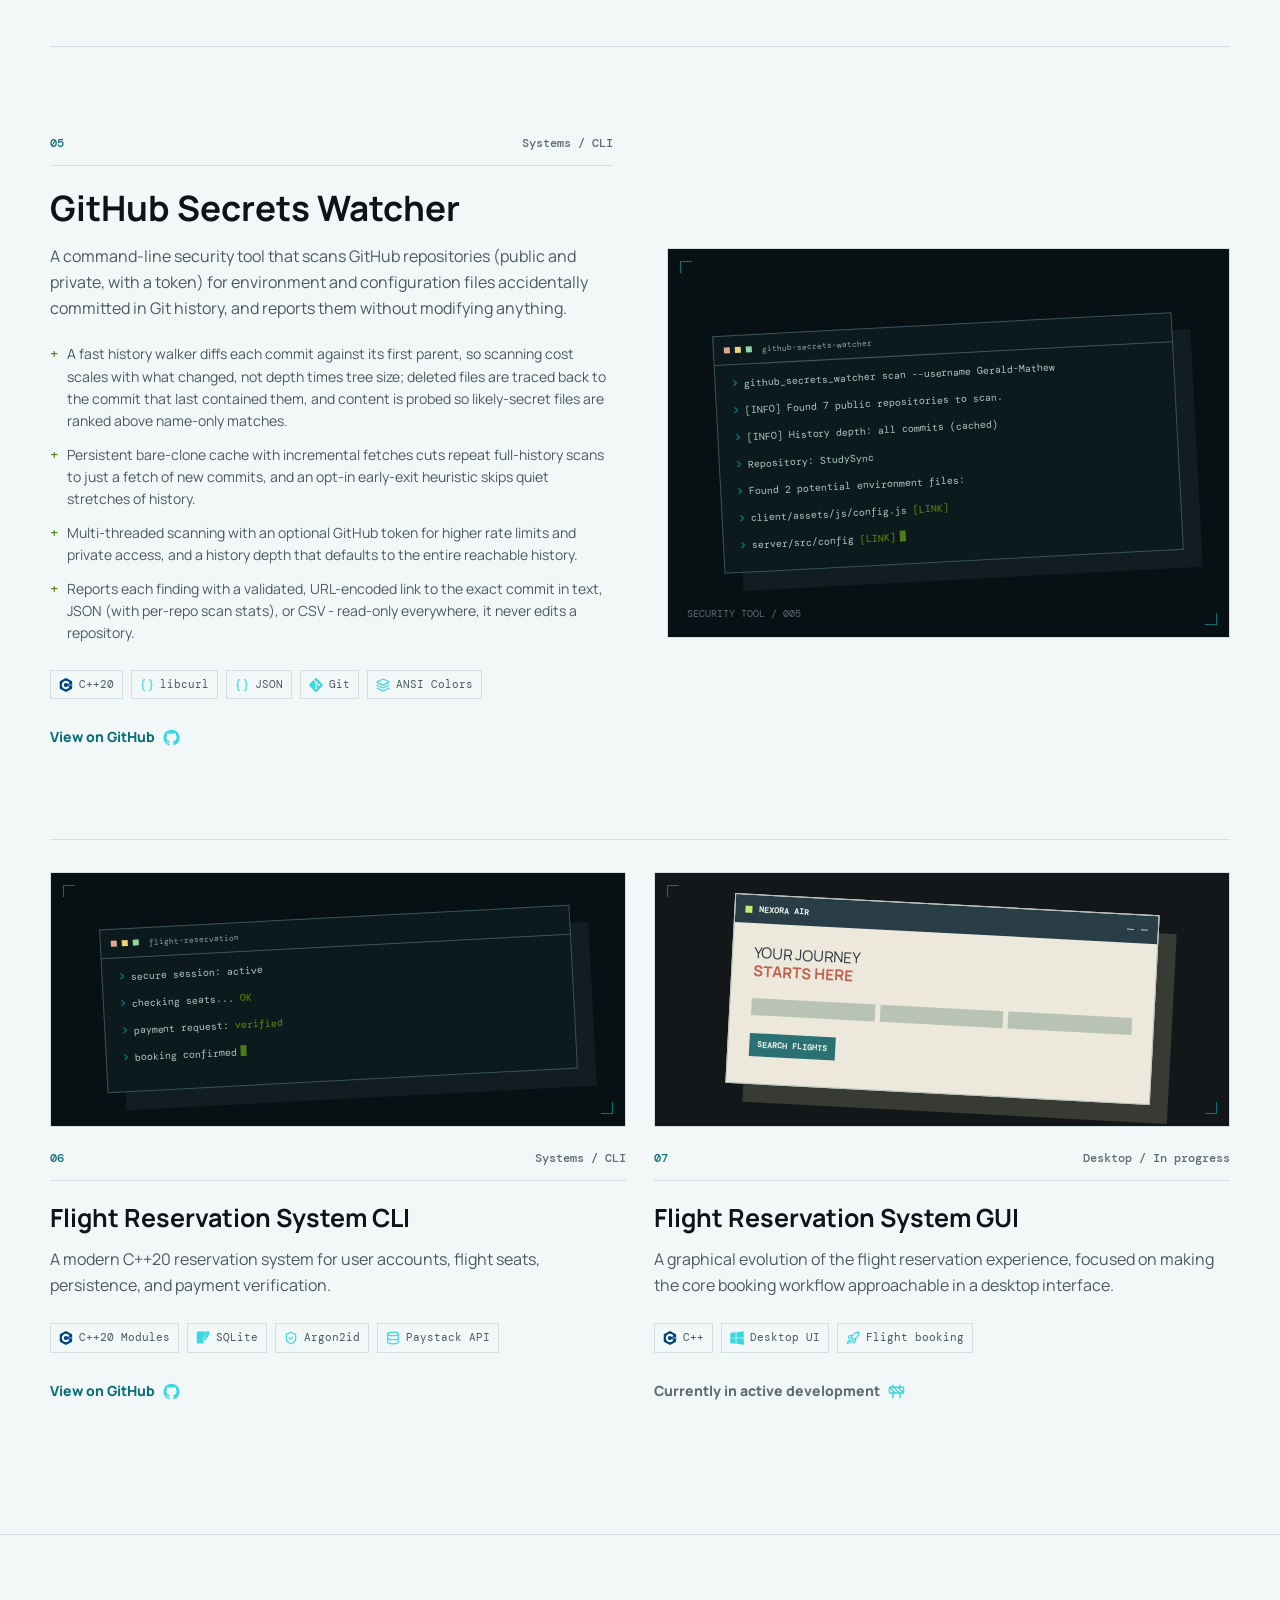
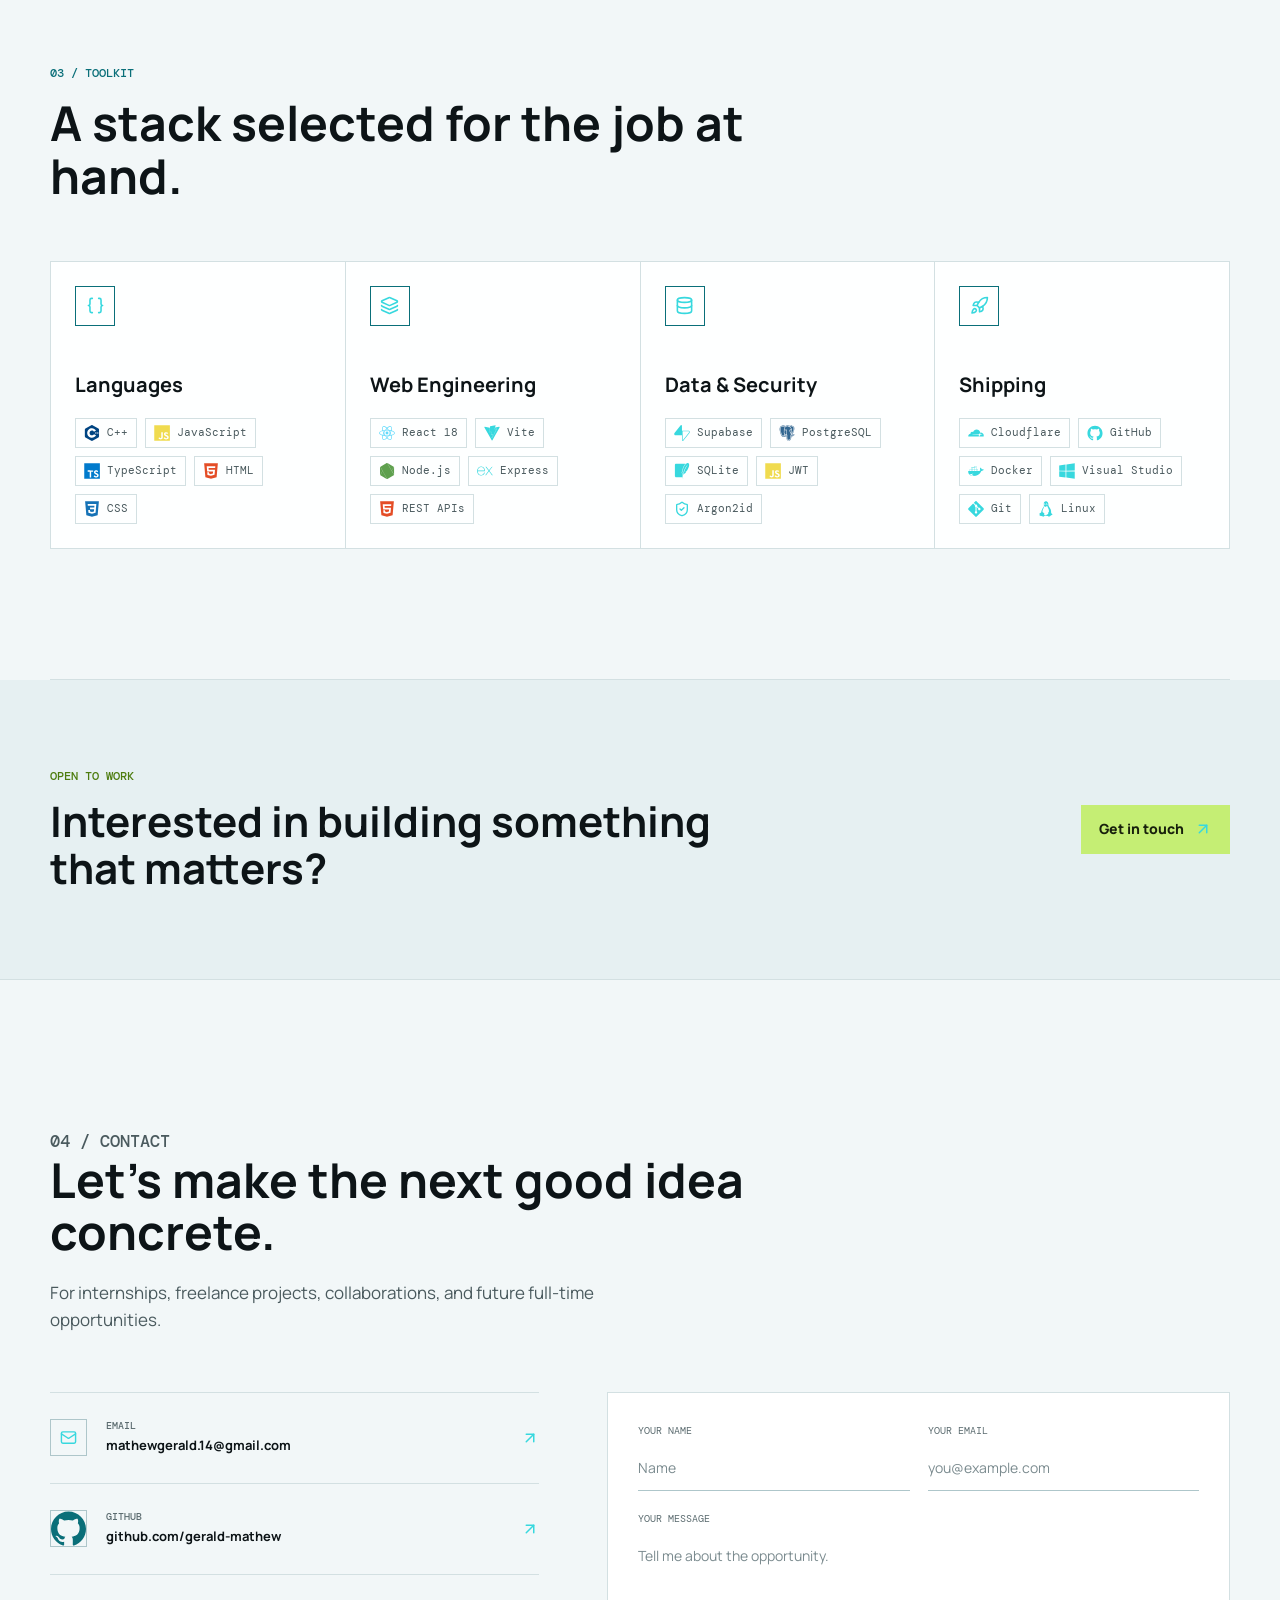
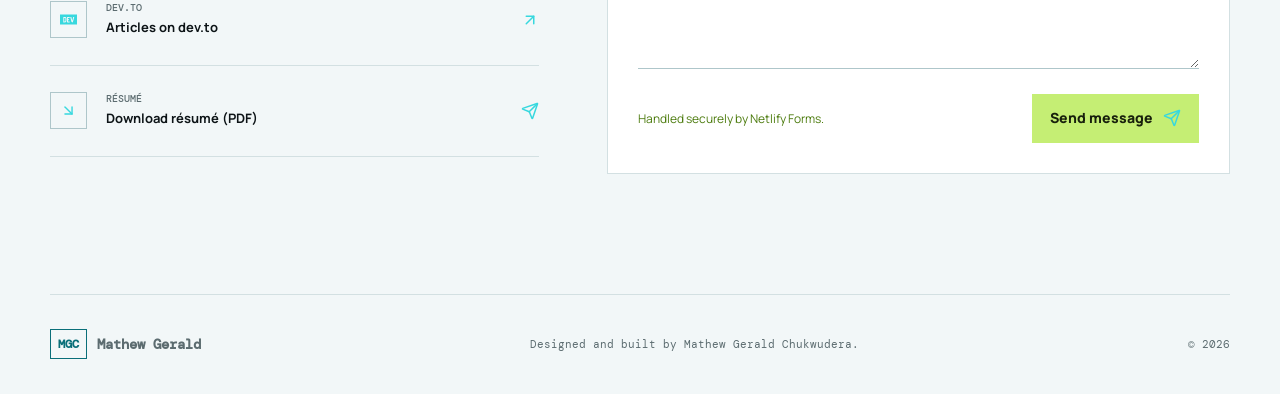
==== commit 6224fb90: "Add a light theme with a cycling Auto, Light, Dark toggle Follows the system by default via color-sc" ====
--- a/index.html
+++ b/index.html
@@ -23,6 +23,7 @@
     <link rel="preload" href="/assets/fonts/manrope-var.woff2" as="font" type="font/woff2" crossorigin />
     <link rel="preload" href="/assets/fonts/dm-mono-400.woff2" as="font" type="font/woff2" crossorigin />
     <link rel="stylesheet" href="/assets/style.css" />
+    <script src="/assets/theme.js"></script>
     <link rel="icon" type="image/svg+xml" href="/assets/images/mgc-monogram.svg">
     <link rel="icon" type="image/x-icon" href="/assets/images/favicon.ico">
     <link rel="icon" type="image/png" sizes="32x32" href="/assets/images/favicon-32x32.png">
@@ -99,7 +100,15 @@
         <a class="brand" href="#top">
           <span class="brand-mark">MGC</span><span class="brand-name">Mathew Gerald</span>
         </a>
-        <button class="menu-toggle" type="button" aria-label="Open navigation" aria-expanded="false" aria-controls="nav-links" data-menu-toggle><img class="icon" src="/assets/icons/menu.svg" alt="" aria-hidden="true" /></button>
+        <div class="nav-actions">
+          <button class="theme-toggle" type="button" aria-label="Theme: Auto. Activate to switch theme." title="Theme: Auto" data-theme-toggle data-theme-state="auto">
+            <img class="icon theme-icon theme-icon-auto" src="/assets/icons/monitor.svg" alt="" aria-hidden="true" />
+            <img class="icon theme-icon theme-icon-light" src="/assets/icons/sun.svg" alt="" aria-hidden="true" />
+            <img class="icon theme-icon theme-icon-dark" src="/assets/icons/moon.svg" alt="" aria-hidden="true" />
+            <span class="theme-label" aria-hidden="true">Auto</span>
+          </button>
+          <button class="menu-toggle" type="button" aria-label="Open navigation" aria-expanded="false" aria-controls="nav-links" data-menu-toggle><img class="icon" src="/assets/icons/menu.svg" alt="" aria-hidden="true" /></button>
+        </div>
         <div class="nav-links" id="nav-links" data-nav-links>
           <a href="#about">About</a><a href="#work">Work</a><a href="#stack">Stack</a><a href="#contact">Contact</a>
           <a class="nav-cta" href="mailto:mathewgerald.14@gmail.com">Start a conversation <img class="icon" src="/assets/icons/arrow-up-right.svg" alt="" aria-hidden="true" /></a>
--- a/assets/style.css
+++ b/assets/style.css
@@ -26,22 +26,69 @@
 }
 
 :root {
-  --ink: #070a0d;
-  --ink-raised: #0c1216;
-  --ink-soft: #111a1f;
-  --line: #26343b;
-  --line-bright: #49616a;
-  --text: #f1f5f1;
-  --muted: #a8b4b4;
-  --dim: #708083;
-  --cyan: #67dbe4;
-  --lime: #c5ee74;
-  --coral: #ff9f83;
+  color-scheme: light dark;
+
+  --bg: light-dark(#f2f7f8, #070a0d);
+  --surface: light-dark(#ffffff, #0c1216);
+  --surface-soft: light-dark(#ffffff, #111a1f);
+  --surface-deep: light-dark(#ffffff, #0b1014);
+  --band: light-dark(#e6eff1, #0a1013);
+
+  --line: light-dark(#d3e0e2, #26343b);
+  --line-soft: light-dark(#d3e0e2, #1d2a30);
+  --line-bright: light-dark(#aec6ca, #49616a);
+
+  --text: light-dark(#0d1417, #f1f5f1);
+  --muted: light-dark(#4a5a5e, #a8b4b4);
+  --dim: light-dark(#5c6c70, #7d8d90);
+
+  --cyan: light-dark(#0a6f79, #67dbe4);
+  /* bright pair = fills and borders; ink pair = text, for light-mode contrast */
+  --cyan-bright: #67dbe4;
+  --cyan-ink: light-dark(#0a6f79, #67dbe4);
+  --lime: light-dark(#4d7c0f, #c5ee74);
+  --lime-bright: #c5ee74;
+  --lime-ink: light-dark(#4d7c0f, #c5ee74);
+  --coral: light-dark(#b4471f, #ff9f83);
+  --on-accent: #18200c;
+
+  --header-bg: light-dark(rgba(255, 255, 255, 0.88), rgba(7, 10, 13, 0.94));
+  --nav-panel: light-dark(#ffffff, #0b1115);
+  --panel-veil: light-dark(rgba(13, 22, 26, 0.08), rgba(12, 18, 22, 0.64));
+  --group-bg: light-dark(rgba(255, 255, 255, 0.92), rgba(12, 18, 22, 0.55));
+  --group-hover: light-dark(#e4eef0, #121d22);
+  --availability: light-dark(#e6f0f2, #111c1d);
+  --contact-hover: light-dark(rgba(226, 238, 240, 0.92), rgba(18, 30, 34, 0.74));
+  --form-bg: light-dark(#ffffff, rgba(13, 22, 26, 0.8));
+  --placeholder: light-dark(#7b8b8f, #536064);
+  --progress-bg: light-dark(#dbe7e9, #131d22);
+  --thanks-shell: light-dark(rgba(255, 255, 255, 0.94), rgba(10, 16, 19, 0.94));
+  --scan: light-dark(rgba(77, 124, 15, 0.6), rgba(197, 238, 116, 0.75));
+  --dot-glow: light-dark(rgba(77, 124, 15, 0.18), rgba(197, 238, 116, 0.12));
+  --pulse-ring: light-dark(rgba(77, 124, 15, 0.05), rgba(197, 238, 116, 0.03));
+  --inner-border: light-dark(rgba(77, 124, 15, 0.35), rgba(197, 238, 116, 0.3));
+  --cyan-wash: light-dark(rgba(10, 111, 121, 0.07), rgba(103, 219, 228, 0.06));
+  --error-tint: light-dark(rgba(10, 111, 121, 0.08), rgba(103, 219, 228, 0.08));
+
+  --canvas-grid: light-dark(rgba(10, 111, 121, 0.1), rgba(106, 154, 166, 0.08));
+  --canvas-node: light-dark(rgba(74, 90, 94, 0.34), rgba(151, 175, 177, 0.32));
+  --canvas-node-accent: light-dark(rgba(10, 111, 121, 0.5), rgba(103, 219, 228, 0.6));
+  --canvas-node-hot: light-dark(rgba(77, 124, 15, 0.85), rgba(197, 238, 116, 0.92));
+  --canvas-link: light-dark(rgb(10, 111, 121), rgb(103, 219, 228));
+
   --mono: "DM Mono", Consolas, monospace;
   --sans: "Manrope", Arial, sans-serif;
   --container: 1180px;
 }
 
+:root[data-theme="light"] {
+  color-scheme: light;
+}
+
+:root[data-theme="dark"] {
+  color-scheme: dark;
+}
+
 * {
   box-sizing: border-box;
 }
@@ -53,7 +100,7 @@
 body {
   margin: 0;
   min-width: 320px;
-  background: var(--ink);
+  background: var(--bg);
   color: var(--text);
   font-family: var(--sans);
   font-size: 16px;
@@ -119,7 +166,7 @@
   left: 0;
   width: 100%;
   height: 2px;
-  background: #131d22;
+  background: var(--progress-bg);
 }
 
 .scroll-progress span {
@@ -140,8 +187,8 @@
 }
 
 .site-header.is-scrolled {
-  background: rgba(7, 10, 13, 0.94);
-  border-color: #1d2a30;
+  background: var(--header-bg);
+  border-color: var(--line-soft);
   backdrop-filter: blur(14px);
 }
 
@@ -215,11 +262,75 @@
   justify-content: center;
   border: 1px solid var(--line);
   color: var(--text);
-  background: var(--ink-soft);
+  background: var(--surface-soft);
 }
 
 .menu-toggle .icon {
   width: 20px;
+}
+
+.nav-actions {
+  display: flex;
+  align-items: center;
+  gap: 10px;
+  margin-left: auto;
+}
+
+.theme-toggle {
+  display: inline-flex;
+  align-items: center;
+  gap: 7px;
+  min-height: 40px;
+  padding: 0 12px;
+  border: 1px solid var(--line);
+  color: var(--text);
+  background: var(--surface-soft);
+  font-family: var(--mono);
+  font-size: 11px;
+  font-weight: 500;
+  letter-spacing: 0.06em;
+  text-transform: uppercase;
+  transition:
+    border-color 160ms ease,
+    color 160ms ease,
+    background-color 160ms ease;
+}
+
+.theme-toggle:hover {
+  border-color: var(--line-bright);
+  color: var(--cyan);
+}
+
+.theme-toggle .icon {
+  width: 17px;
+  height: 17px;
+}
+
+.theme-icon {
+  display: none;
+}
+
+[data-theme-state="auto"] .theme-icon-auto,
+[data-theme-state="light"] .theme-icon-light,
+[data-theme-state="dark"] .theme-icon-dark {
+  display: block;
+}
+
+@media (max-width: 800px) {
+  .theme-label {
+    position: absolute;
+    width: 1px;
+    height: 1px;
+    overflow: hidden;
+    clip-path: inset(50%);
+    white-space: nowrap;
+  }
+
+  .theme-toggle {
+    width: 40px;
+    justify-content: center;
+    padding: 0;
+  }
 }
 
 .hero {
@@ -258,7 +369,7 @@
   width: 7px;
   height: 7px;
   background: var(--lime);
-  box-shadow: 0 0 0 4px rgba(197, 238, 116, 0.12);
+  box-shadow: 0 0 0 4px var(--dot-glow);
   animation: livePulse 1.8s ease-in-out infinite;
 }
 
@@ -315,9 +426,9 @@
 }
 
 .button-primary {
-  border-color: var(--lime);
-  background: var(--lime);
-  color: #18200c;
+  border-color: var(--lime-bright);
+  background: var(--lime-bright);
+  color: var(--on-accent);
 }
 
 .button-primary:hover {
@@ -327,7 +438,7 @@
 
 .button-quiet {
   color: var(--text);
-  background: rgba(12, 18, 22, 0.64);
+  background: var(--panel-veil);
 }
 
 .button-quiet:hover {
@@ -387,8 +498,8 @@
   border: 1px solid var(--line-bright);
   padding: 24px;
   background:
-    linear-gradient(180deg, rgba(103, 219, 228, 0.06), transparent 34%),
-    #0b1014;
+    linear-gradient(180deg, var(--cyan-wash), transparent 34%),
+    var(--surface-deep);
   overflow: hidden;
 }
 
@@ -396,7 +507,7 @@
   position: absolute;
   content: "";
   inset: 10px;
-  border: 1px solid rgba(197, 238, 116, 0.3);
+  border: 1px solid var(--inner-border);
   pointer-events: none;
 }
 
@@ -496,7 +607,7 @@
   height: 2px;
   background: var(--lime);
   opacity: 0.8;
-  box-shadow: 0 0 17px rgba(197, 238, 116, 0.75);
+  box-shadow: 0 0 17px var(--scan);
   animation: scanLine 6s linear infinite;
 }
 
@@ -510,8 +621,8 @@
   gap: 8px;
   min-height: 29px;
   padding: 0 9px;
-  background: var(--lime);
-  color: #1a2310;
+  background: var(--lime-bright);
+  color: var(--on-accent);
   font-family: var(--mono);
   font-size: 11px;
   font-weight: 500;
@@ -521,7 +632,7 @@
   width: 5px;
   height: 5px;
   box-shadow: none;
-  background: #1a2310;
+  background: var(--on-accent);
 }
 
 .visual-caption {
@@ -558,7 +669,7 @@
   overflow: hidden;
   border-top: 1px solid var(--line);
   border-bottom: 1px solid var(--line);
-  background: #0a1013;
+  background: var(--band);
 }
 
 .ticker-track {
@@ -728,7 +839,7 @@
   place-items: center;
   border: 1px solid var(--line);
   overflow: hidden;
-  background: #0a1115;
+  background: var(--surface-deep);
 }
 
 .project-display::before,
@@ -1445,14 +1556,14 @@
   padding: 24px;
   border-right: 1px solid var(--line);
   border-bottom: 1px solid var(--line);
-  background: rgba(12, 18, 22, 0.55);
+  background: var(--group-bg);
   transition:
     background-color 180ms ease,
     transform 180ms ease;
 }
 
 .skill-group:hover {
-  background: #121d22;
+  background: var(--group-hover);
   transform: translateY(-5px);
 }
 
@@ -1500,7 +1611,7 @@
 .availability {
   padding: 88px 0;
   border-bottom: 1px solid var(--line);
-  background: #111c1d;
+  background: var(--availability);
 }
 
 .availability-inner {
@@ -1554,7 +1665,7 @@
 
 .contact-option:hover {
   padding-left: 12px;
-  background: rgba(18, 30, 34, 0.74);
+  background: var(--contact-hover);
 }
 
 .contact-option > span {
@@ -1620,7 +1731,7 @@
 .contact-form {
   padding: 30px;
   border: 1px solid var(--line);
-  background: rgba(13, 22, 26, 0.8);
+  background: var(--form-bg);
 }
 
 .field-row {
@@ -1660,7 +1771,7 @@
 
 .contact-form input::placeholder,
 .contact-form textarea::placeholder {
-  color: #536064;
+  color: var(--placeholder);
 }
 
 .form-footer {
@@ -1689,10 +1800,10 @@
   display: grid;
   place-items: center;
   padding: 24px;
-  background-color: var(--ink);
+  background-color: var(--bg);
   background-image:
-    linear-gradient(rgba(103, 219, 228, 0.07) 1px, transparent 1px),
-    linear-gradient(90deg, rgba(103, 219, 228, 0.07) 1px, transparent 1px);
+    linear-gradient(var(--cyan-wash) 1px, transparent 1px),
+    linear-gradient(90deg, var(--cyan-wash) 1px, transparent 1px);
   background-size: 64px 64px;
 }
 
@@ -1701,7 +1812,7 @@
   width: min(100%, 700px);
   padding: 56px;
   border: 1px solid var(--line-bright);
-  background: rgba(10, 16, 19, 0.94);
+  background: var(--thanks-shell);
 }
 
 .thanks-shell::before,
@@ -1754,7 +1865,7 @@
   position: absolute;
   top: 17px;
   right: 34px;
-  color: rgba(103, 219, 228, 0.08);
+  color: var(--error-tint);
   font-family: var(--mono);
   font-size: 150px;
   font-weight: 500;
@@ -1817,7 +1928,7 @@
 @keyframes livePulse {
   50% {
     opacity: 0.45;
-    box-shadow: 0 0 0 7px rgba(197, 238, 116, 0.03);
+    box-shadow: 0 0 0 7px var(--pulse-ring);
   }
 }
 
@@ -1885,8 +1996,8 @@
   }
 
   .site-header {
-    background: rgba(7, 10, 13, 0.92);
-    border-color: #1d2a30;
+    background: var(--header-bg);
+    border-color: var(--line-soft);
     backdrop-filter: blur(12px);
   }
 
@@ -1908,7 +2019,7 @@
     max-height: 0;
     overflow: hidden;
     border-bottom: 1px solid transparent;
-    background: #0b1115;
+    background: var(--nav-panel);
     transition:
       max-height 250ms ease,
       border-color 250ms ease;
@@ -1945,7 +2056,7 @@
   }
 
   .hero-visual {
-    justify-self: start;
+    justify-self: end;
     width: min(100%, 430px);
   }
 
@@ -2200,13 +2311,14 @@
   }
 
   .ticker-track {
-    display: grid;
-    align-content: center;
-    justify-items: center;
-    gap: 20px 0;
+    display: flex;
+    flex-wrap: wrap;
+    align-items: center;
+    justify-content: center;
+    gap: 10px 0;
     width: 100%;
-    min-height: 0;
-    padding: 30px 20px;
+    min-height: 56px;
+    padding: 14px 20px;
     animation: none;
     will-change: auto;
   }
@@ -2220,27 +2332,16 @@
   }
 
   .ticker-pair {
-    display: grid;
-    grid-template-columns: 1fr auto 1fr;
+    display: flex;
     align-items: center;
-    width: 100%;
+    flex: 0 0 auto;
   }
 
   .ticker-pair > span {
-    margin: 0;
-  }
-
-  .ticker-pair > span:first-child {
-    justify-self: end;
+    margin: 0 10px;
   }
 
   .ticker-pair > b {
-    justify-self: center;
-    align-self: center;
-    margin: 0 18px;
-  }
-
-  .ticker-pair > span:last-child {
-    justify-self: start;
-  }
-}
+    margin: 0 4px;
+  }
+}
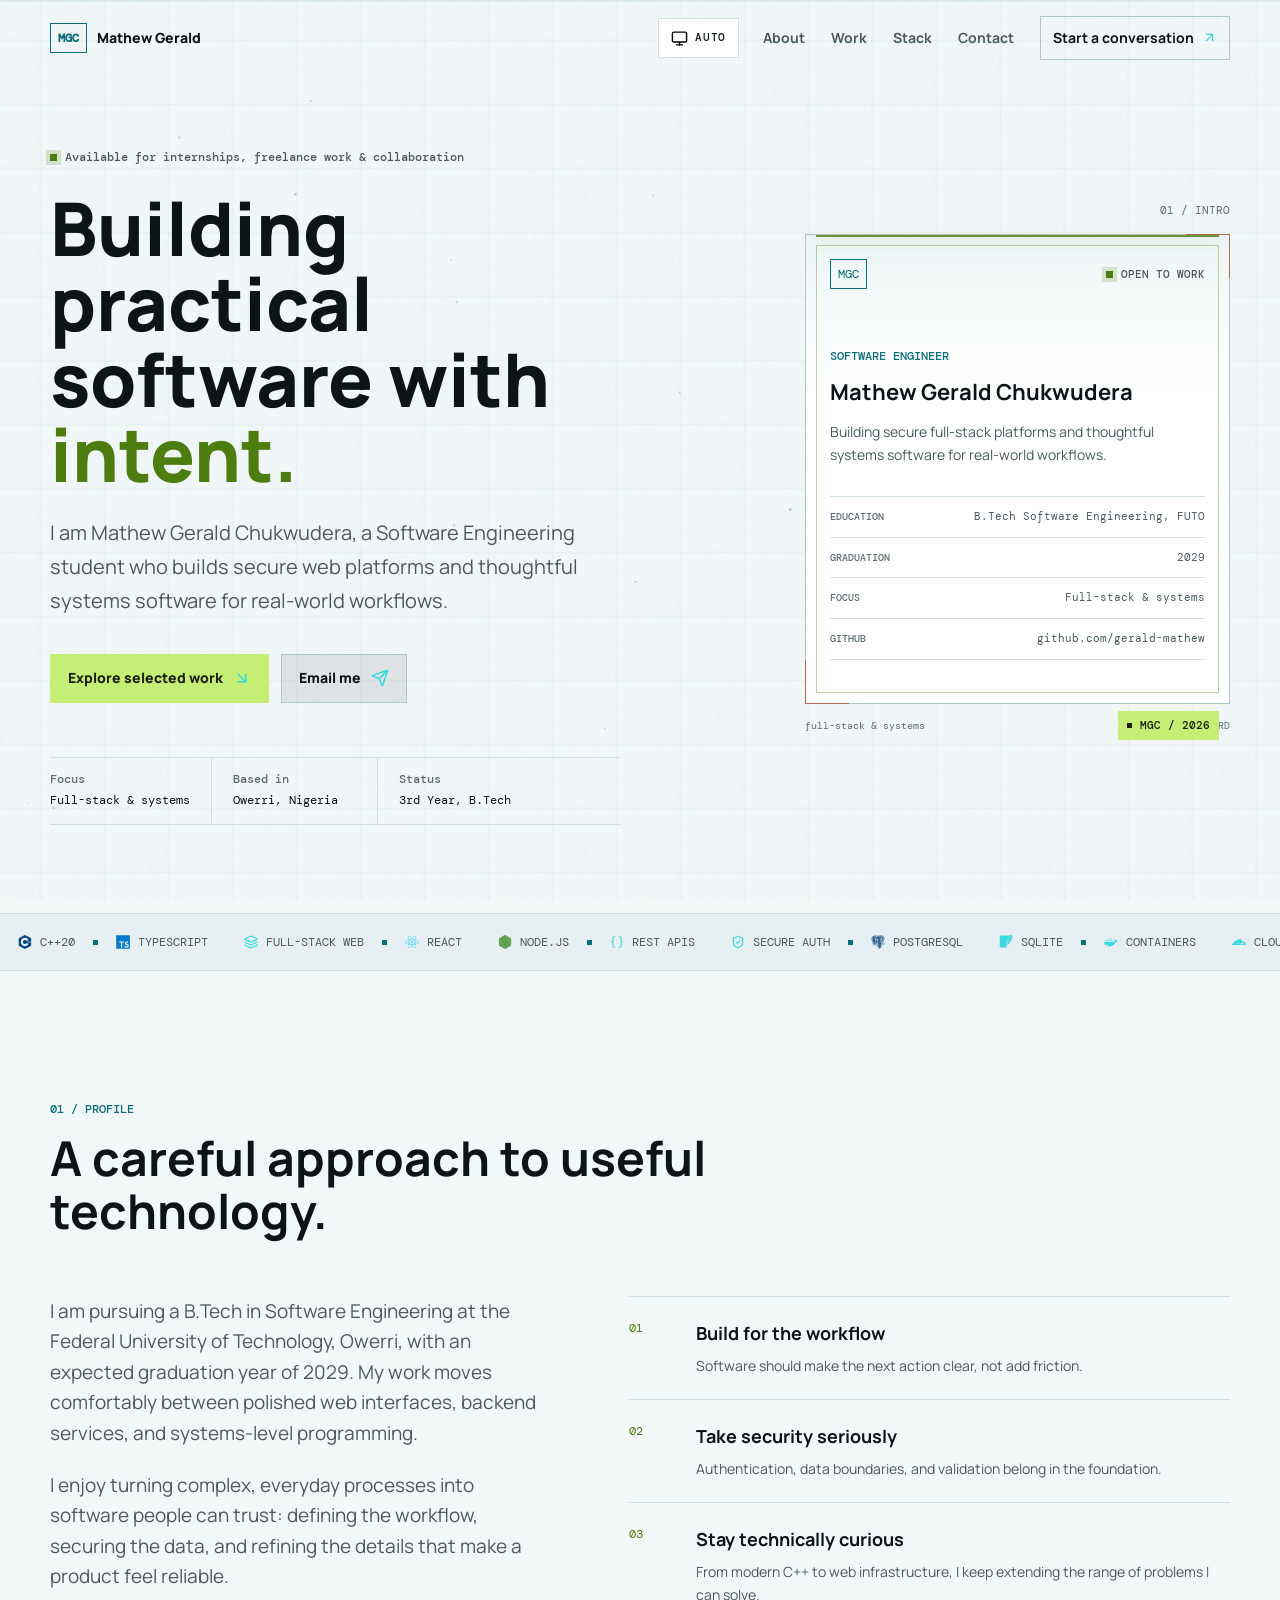
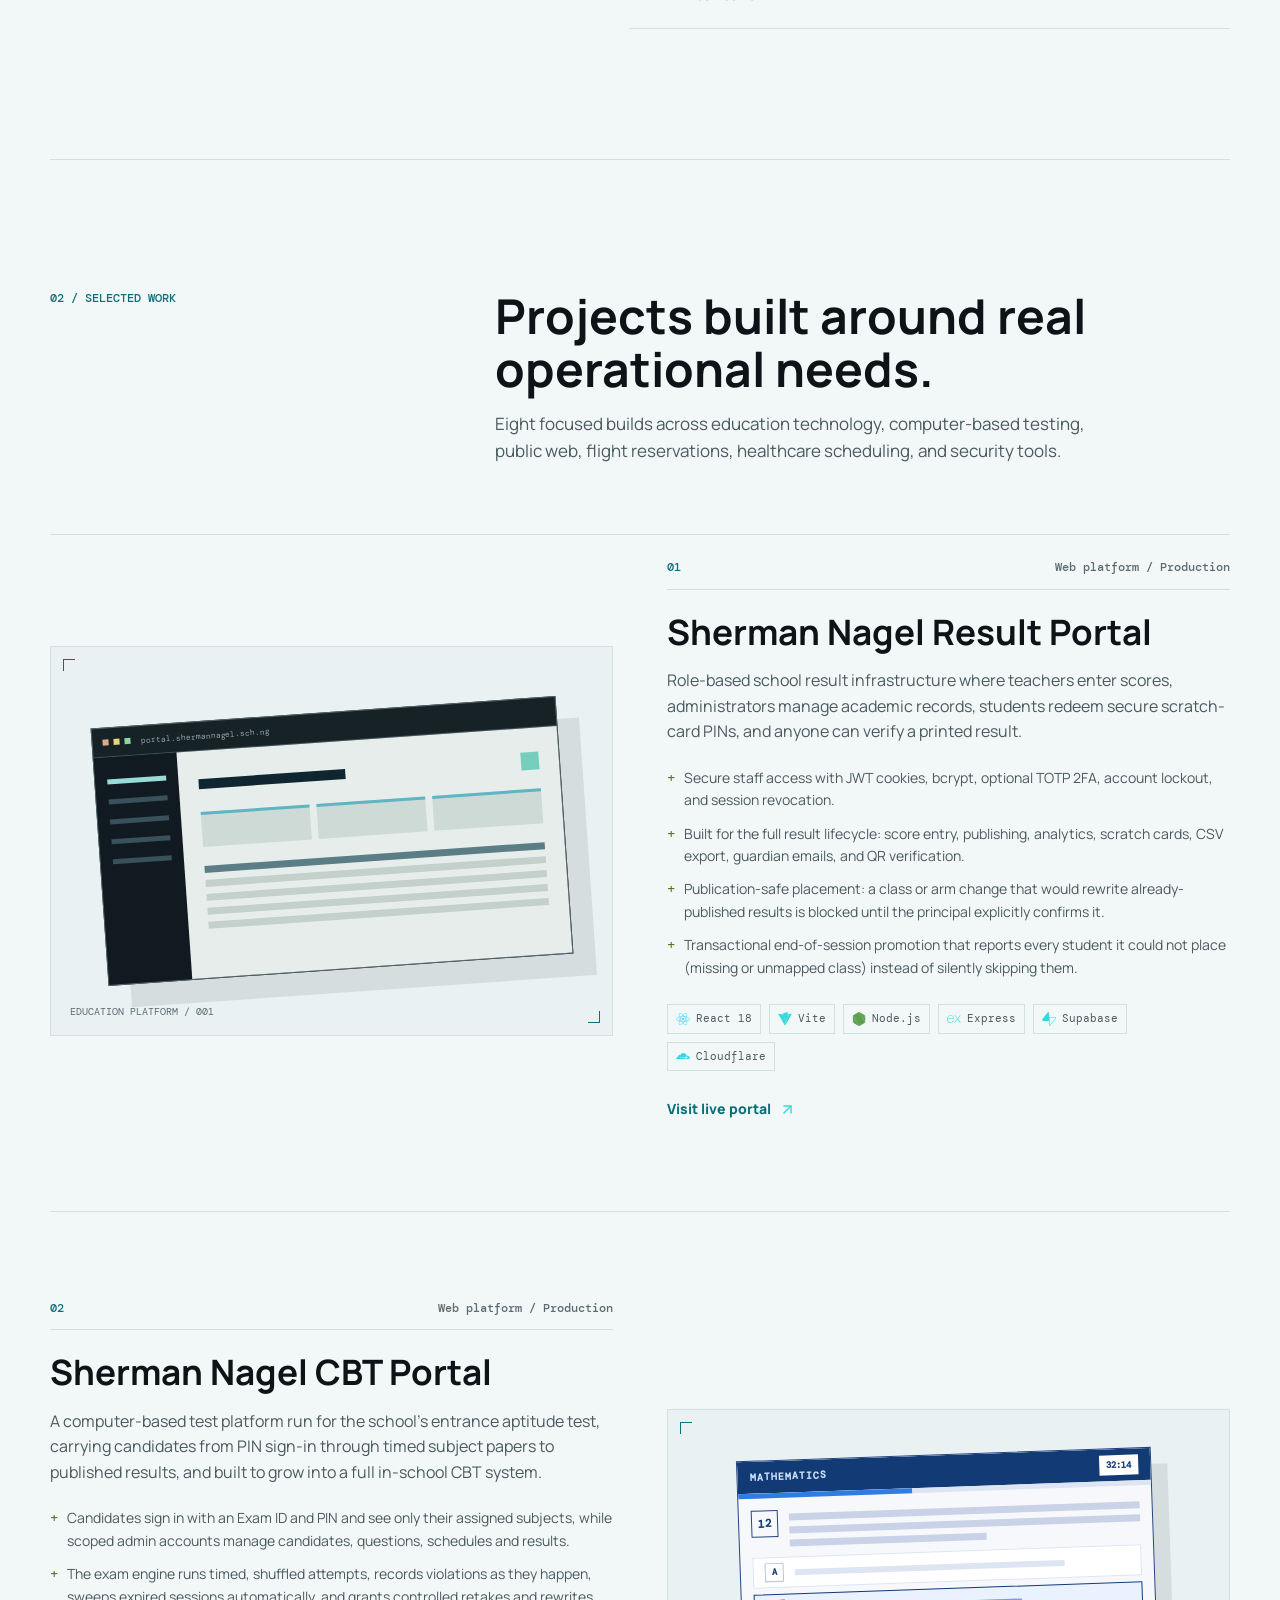
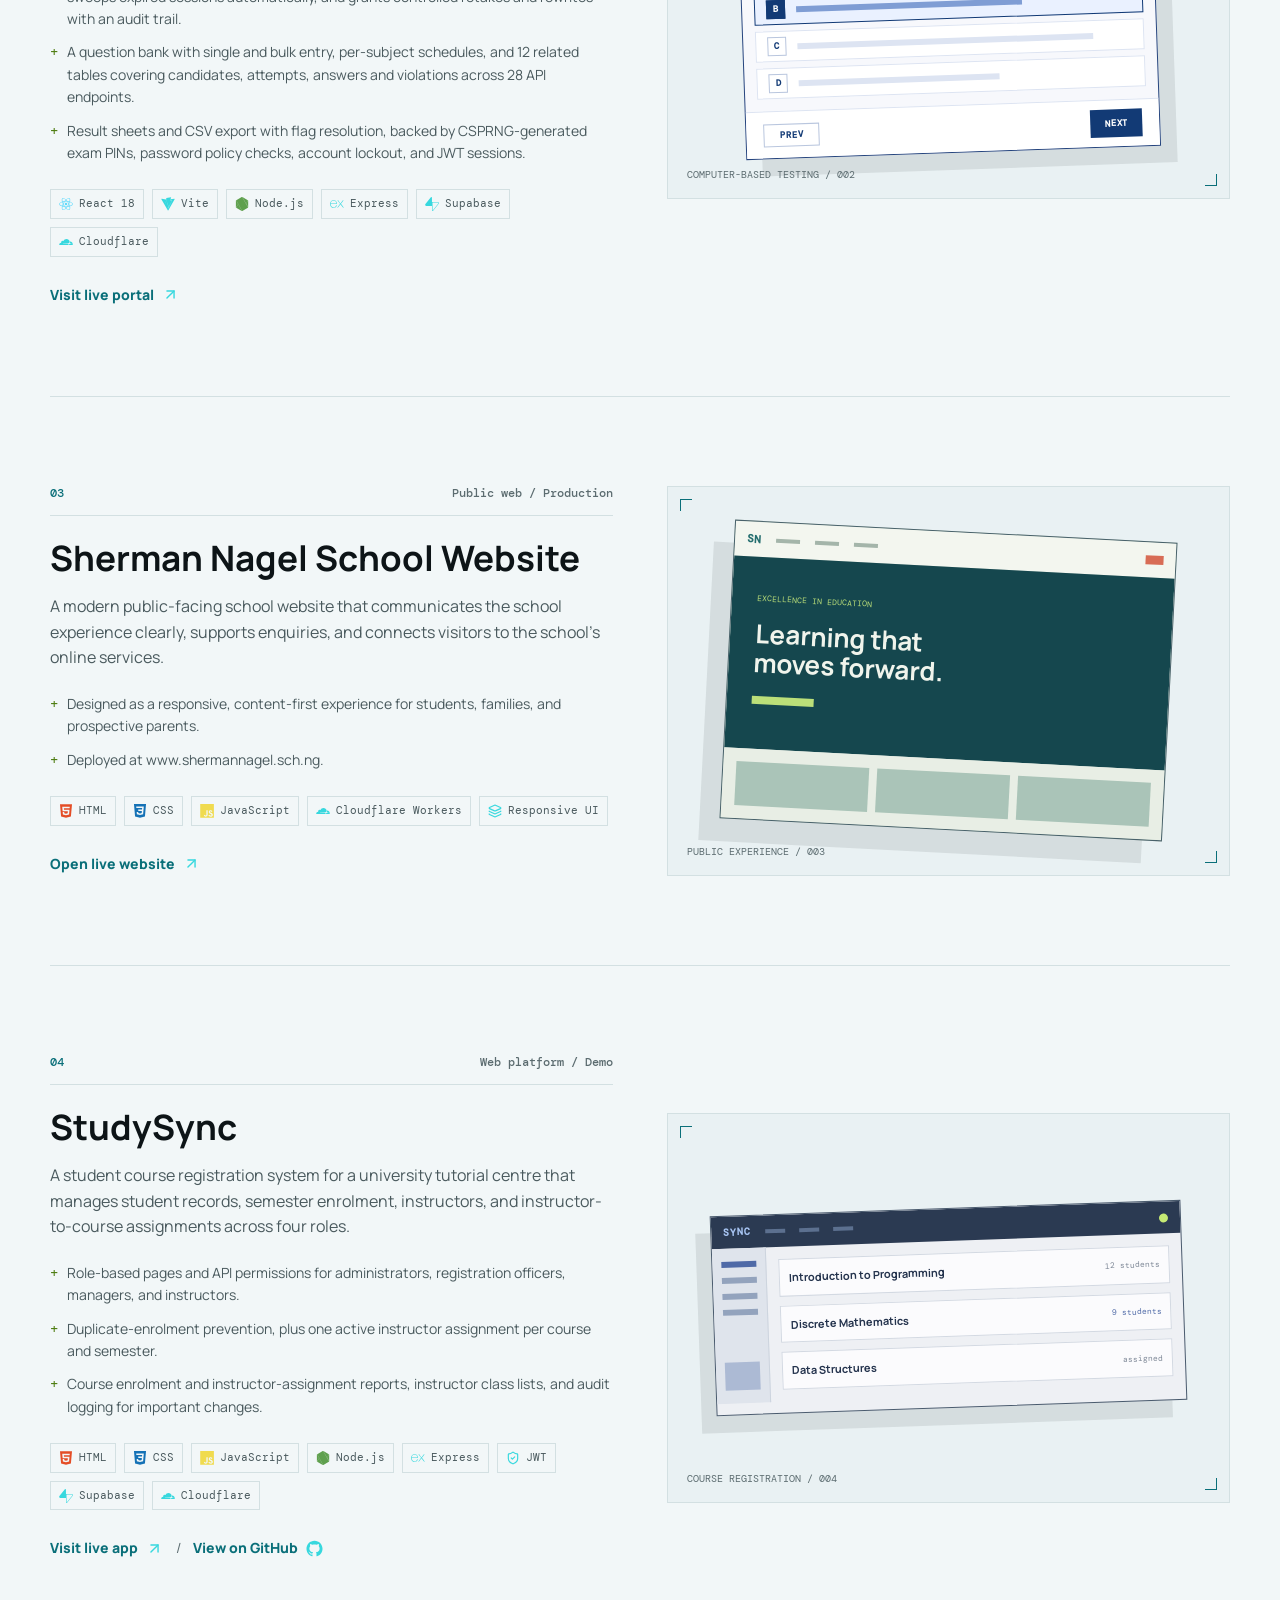
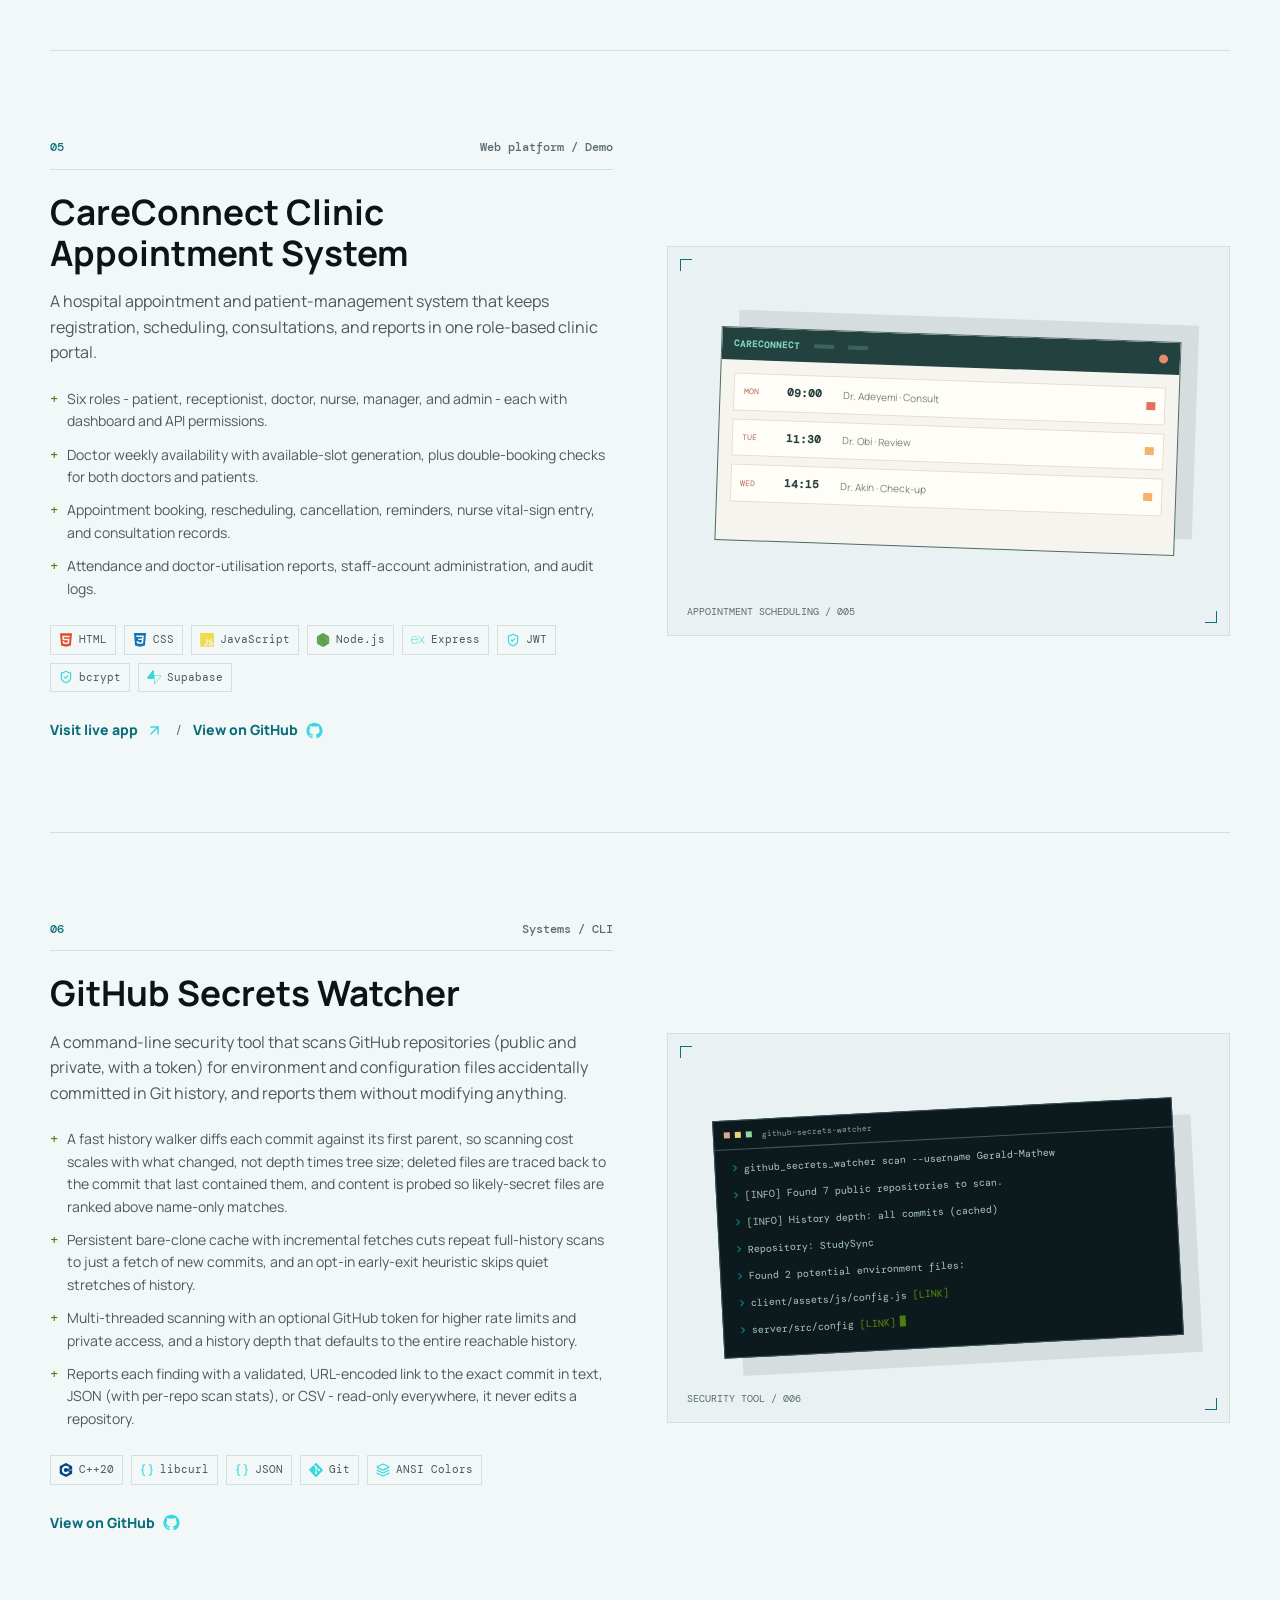
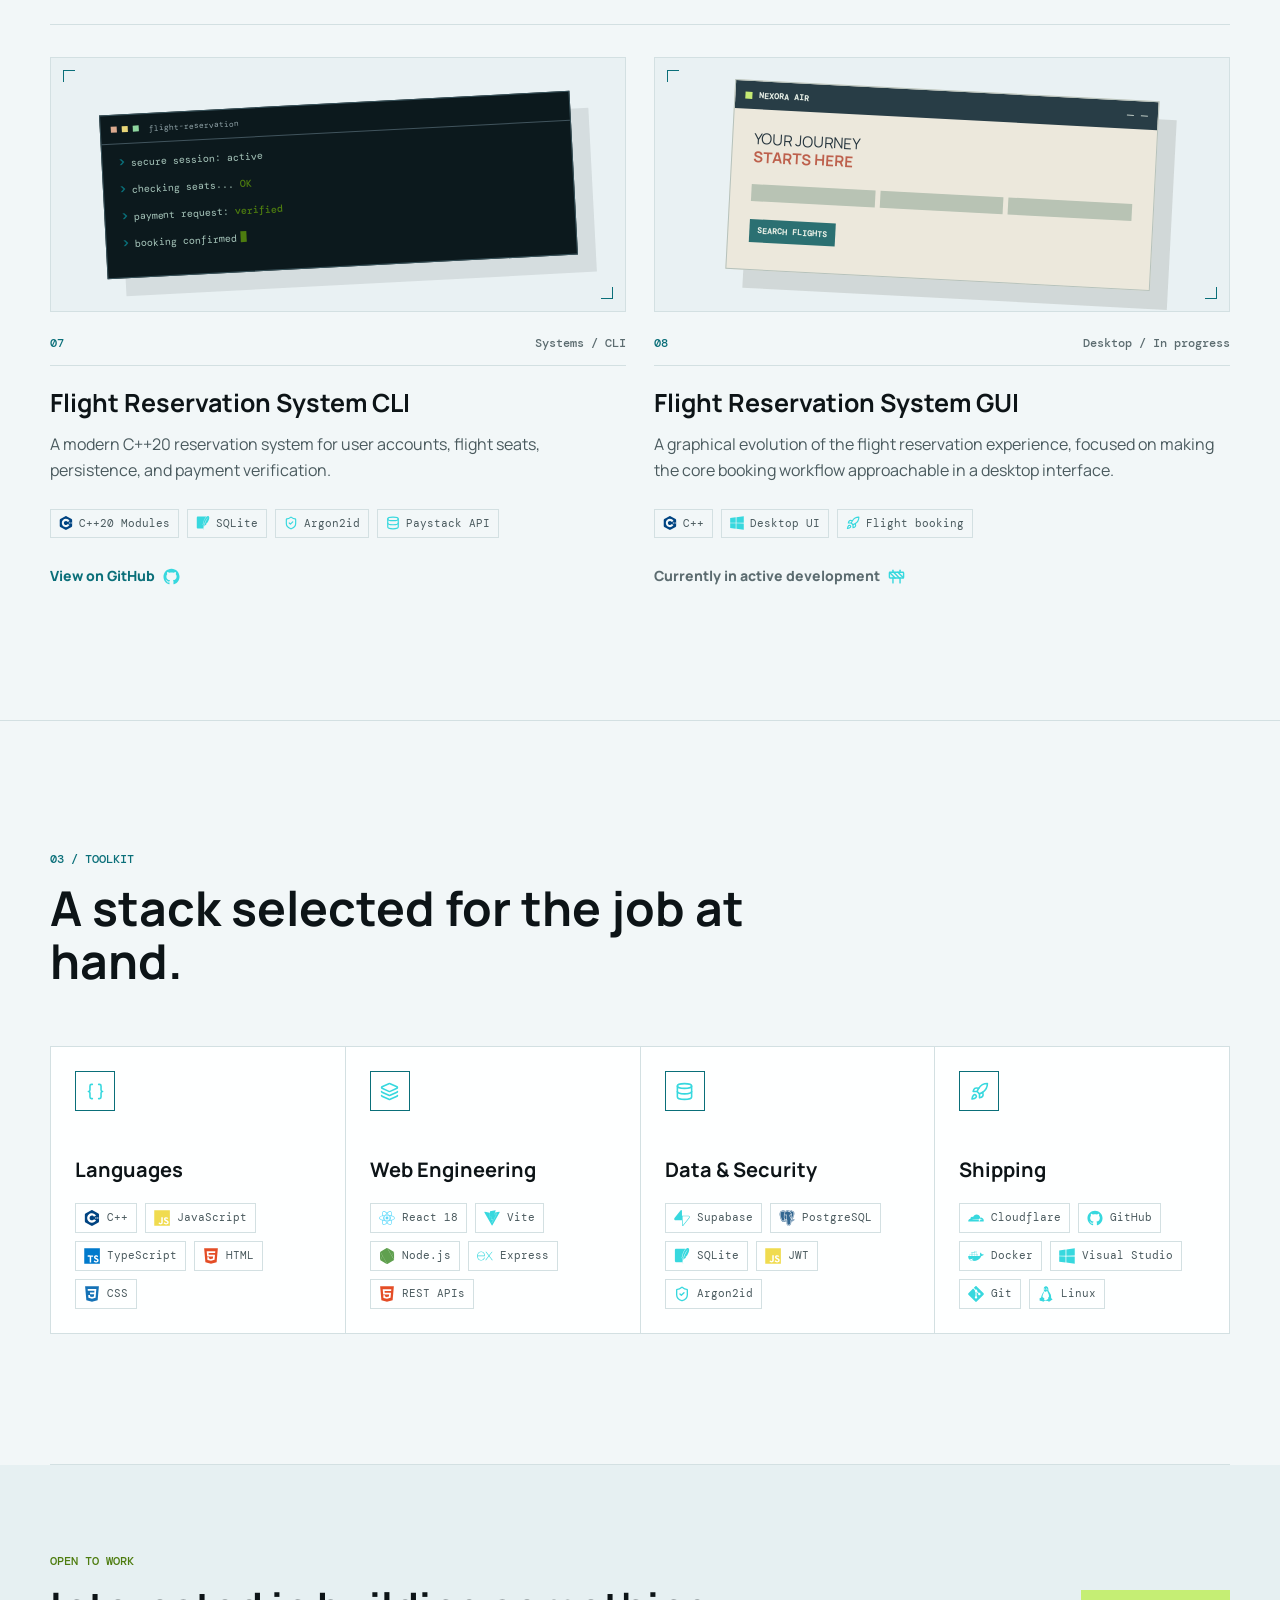
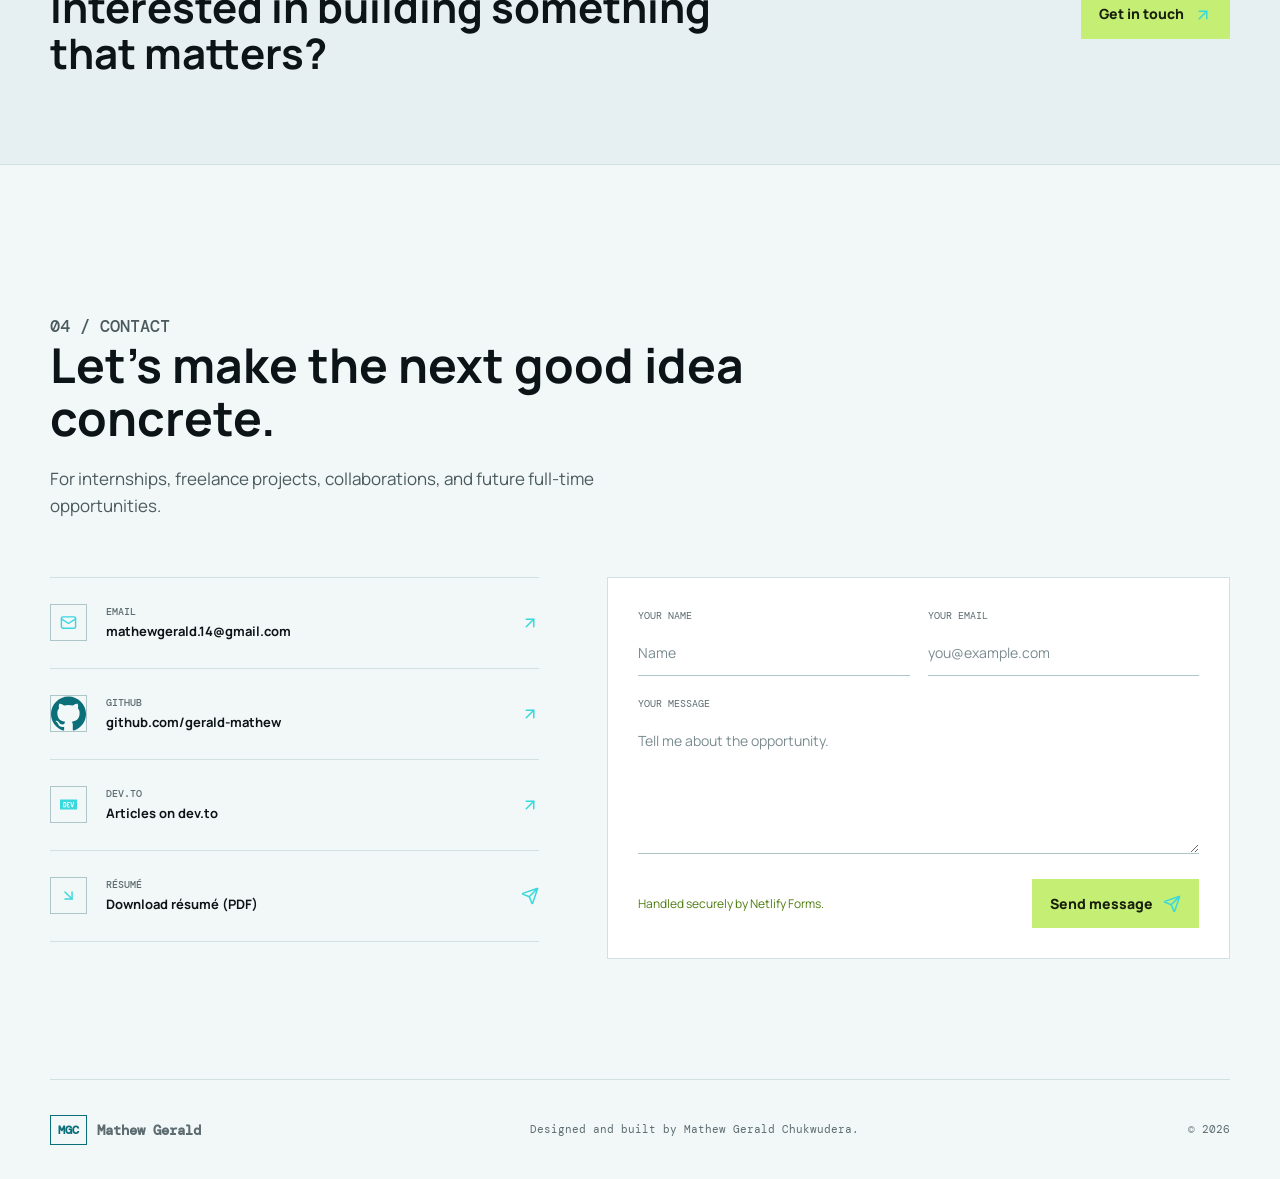
==== commit 8fa9b619: "Add the computer-based testing portal as the second selected project" ====
--- a/index.html
+++ b/index.html
@@ -202,7 +202,7 @@
       </section>
 
       <section class="work section" id="work"><div class="container">
-        <div class="section-heading work-heading reveal"><p class="section-kicker">02 / SELECTED WORK</p><h2>Projects built around real operational needs.</h2><p>Seven focused builds across education technology, public web, flight reservations, healthcare scheduling, and security tools.</p></div>
+        <div class="section-heading work-heading reveal"><p class="section-kicker">02 / SELECTED WORK</p><h2>Projects built around real operational needs.</h2><p>Eight focused builds across education technology, computer-based testing, public web, flight reservations, healthcare scheduling, and security tools.</p></div>
         <div class="project-list">
           <article class="project project-featured reveal">
             <div class="project-display portal-display" aria-hidden="true">
@@ -219,19 +219,46 @@
 
           <article class="project project-reverse reveal">
             <div class="project-copy">
-              <div class="project-topline"><span>02</span><span>Public web / Production</span></div><h3>Sherman Nagel School Website</h3>
+              <div class="project-topline"><span>02</span><span>Web platform / Production</span></div><h3>Sherman Nagel CBT Portal</h3>
+              <p>A computer-based test platform run for the school's entrance aptitude test, carrying candidates from PIN sign-in through timed subject papers to published results, and built to grow into a full in-school CBT system.</p>
+              <ul class="project-points"><li>Candidates sign in with an Exam ID and PIN and see only their assigned subjects, while scoped admin accounts manage candidates, questions, schedules and results.</li><li>The exam engine runs timed, shuffled attempts, records violations as they happen, sweeps expired sessions automatically, and grants controlled retakes and rewrites with an audit trail.</li><li>A question bank with single and bulk entry, per-subject schedules, and 12 related tables covering candidates, attempts, answers and violations across 28 API endpoints.</li><li>Result sheets and CSV export with flag resolution, backed by CSPRNG-generated exam PINs, password policy checks, account lockout, and JWT sessions.</li></ul>
+              <div class="tech-list"><span><img class="icon" src="/assets/icons/react-original.svg" alt="" aria-hidden="true" />React 18</span><span><img class="icon" src="/assets/icons/vitejs-plain.svg" alt="" aria-hidden="true" />Vite</span><span><img class="icon" src="/assets/icons/nodejs-plain.svg" alt="" aria-hidden="true" />Node.js</span><span><img class="icon" src="/assets/icons/express-original.svg" alt="" aria-hidden="true" />Express</span><span><img class="icon" src="/assets/icons/supabase-plain.svg" alt="" aria-hidden="true" />Supabase</span><span><img class="icon" src="/assets/icons/cloudflare-plain.svg" alt="" aria-hidden="true" />Cloudflare</span></div>
+              <a class="project-link" href="https://cbt.shermannagel.sch.ng" target="_blank" rel="noreferrer">Visit live portal <img class="icon" src="/assets/icons/arrow-up-right.svg" alt="" aria-hidden="true" /></a>
+            </div>
+            <div class="project-display cbt-display" aria-hidden="true">
+              <div class="exam-window">
+                <div class="exam-bar"><span>MATHEMATICS</span><em>32:14</em></div>
+                <div class="exam-progress"><i></i></div>
+                <div class="exam-body">
+                  <div class="exam-q"><b>12</b><p><i></i><i></i><i class="short"></i></p></div>
+                  <div class="exam-options">
+                    <div><b>A</b><i></i></div>
+                    <div class="picked"><b>B</b><i></i></div>
+                    <div><b>C</b><i></i></div>
+                    <div><b>D</b><i></i></div>
+                  </div>
+                </div>
+                <div class="exam-foot"><em>PREV</em><b>NEXT</b></div>
+              </div>
+              <span class="display-note">COMPUTER-BASED TESTING / 002</span>
+            </div>
+          </article>
+
+          <article class="project project-reverse reveal">
+            <div class="project-copy">
+              <div class="project-topline"><span>03</span><span>Public web / Production</span></div><h3>Sherman Nagel School Website</h3>
               <p>A modern public-facing school website that communicates the school experience clearly, supports enquiries, and connects visitors to the school's online services.</p>
               <ul class="project-points"><li>Designed as a responsive, content-first experience for students, families, and prospective parents.</li><li>Deployed at www.shermannagel.sch.ng.</li></ul>
               <div class="tech-list"><span><img class="icon" src="/assets/icons/html5-plain.svg" alt="" aria-hidden="true" />HTML</span><span><img class="icon" src="/assets/icons/css3-plain.svg" alt="" aria-hidden="true" />CSS</span><span><img class="icon" src="/assets/icons/javascript-plain.svg" alt="" aria-hidden="true" />JavaScript</span><span><img class="icon" src="/assets/icons/cloudflare-plain.svg" alt="" aria-hidden="true" />Cloudflare Workers</span><span><img class="icon" src="/assets/icons/layers-3.svg" alt="" aria-hidden="true" />Responsive UI</span></div>
               <a class="project-link" href="https://www.shermannagel.sch.ng" target="_blank" rel="noreferrer">Open live website <img class="icon" src="/assets/icons/arrow-up-right.svg" alt="" aria-hidden="true" /></a>
             </div>
-            <div class="project-display website-display" aria-hidden="true"><div class="site-window"><div class="site-nav"><b>SN</b><i></i><i></i><i></i><span></span></div><div class="site-hero-ui"><small>EXCELLENCE IN EDUCATION</small><strong>Learning that<br />moves forward.</strong><em></em></div><div class="site-cards"><i></i><i></i><i></i></div></div><span class="display-note">PUBLIC EXPERIENCE / 002</span>
+            <div class="project-display website-display" aria-hidden="true"><div class="site-window"><div class="site-nav"><b>SN</b><i></i><i></i><i></i><span></span></div><div class="site-hero-ui"><small>EXCELLENCE IN EDUCATION</small><strong>Learning that<br />moves forward.</strong><em></em></div><div class="site-cards"><i></i><i></i><i></i></div></div><span class="display-note">PUBLIC EXPERIENCE / 003</span>
             </div>
           </article>
 
           <article class="project project-reverse reveal">
             <div class="project-copy">
-              <div class="project-topline"><span>03</span><span>Web platform / Demo</span></div><h3>StudySync</h3>
+              <div class="project-topline"><span>04</span><span>Web platform / Demo</span></div><h3>StudySync</h3>
               <p>A student course registration system for a university tutorial centre that manages student records, semester enrolment, instructors, and instructor-to-course assignments across four roles.</p>
               <ul class="project-points"><li>Role-based pages and API permissions for administrators, registration officers, managers, and instructors.</li><li>Duplicate-enrolment prevention, plus one active instructor assignment per course and semester.</li><li>Course enrolment and instructor-assignment reports, instructor class lists, and audit logging for important changes.</li></ul>
               <div class="tech-list"><span><img class="icon" src="/assets/icons/html5-plain.svg" alt="" aria-hidden="true" />HTML</span><span><img class="icon" src="/assets/icons/css3-plain.svg" alt="" aria-hidden="true" />CSS</span><span><img class="icon" src="/assets/icons/javascript-plain.svg" alt="" aria-hidden="true" />JavaScript</span><span><img class="icon" src="/assets/icons/nodejs-plain.svg" alt="" aria-hidden="true" />Node.js</span><span><img class="icon" src="/assets/icons/express-original.svg" alt="" aria-hidden="true" />Express</span><span><img class="icon" src="/assets/icons/shield-check.svg" alt="" aria-hidden="true" />JWT</span><span><img class="icon" src="/assets/icons/supabase-plain.svg" alt="" aria-hidden="true" />Supabase</span><span><img class="icon" src="/assets/icons/cloudflare-plain.svg" alt="" aria-hidden="true" />Cloudflare</span></div>
@@ -252,13 +279,13 @@
                   </div>
                 </div>
               </div>
-              <span class="display-note">COURSE REGISTRATION / 003</span>
+              <span class="display-note">COURSE REGISTRATION / 004</span>
             </div>
           </article>
 
           <article class="project project-reverse reveal reveal-delay">
             <div class="project-copy">
-              <div class="project-topline"><span>04</span><span>Web platform / Demo</span></div><h3>CareConnect Clinic Appointment System</h3>
+              <div class="project-topline"><span>05</span><span>Web platform / Demo</span></div><h3>CareConnect Clinic Appointment System</h3>
               <p>A hospital appointment and patient-management system that keeps registration, scheduling, consultations, and reports in one role-based clinic portal.</p>
               <ul class="project-points"><li>Six roles - patient, receptionist, doctor, nurse, manager, and admin - each with dashboard and API permissions.</li><li>Doctor weekly availability with available-slot generation, plus double-booking checks for both doctors and patients.</li><li>Appointment booking, rescheduling, cancellation, reminders, nurse vital-sign entry, and consultation records.</li><li>Attendance and doctor-utilisation reports, staff-account administration, and audit logs.</li></ul>
               <div class="tech-list"><span><img class="icon" src="/assets/icons/html5-plain.svg" alt="" aria-hidden="true" />HTML</span><span><img class="icon" src="/assets/icons/css3-plain.svg" alt="" aria-hidden="true" />CSS</span><span><img class="icon" src="/assets/icons/javascript-plain.svg" alt="" aria-hidden="true" />JavaScript</span><span><img class="icon" src="/assets/icons/nodejs-plain.svg" alt="" aria-hidden="true" />Node.js</span><span><img class="icon" src="/assets/icons/express-original.svg" alt="" aria-hidden="true" />Express</span><span><img class="icon" src="/assets/icons/shield-check.svg" alt="" aria-hidden="true" />JWT</span><span><img class="icon" src="/assets/icons/shield-check.svg" alt="" aria-hidden="true" />bcrypt</span><span><img class="icon" src="/assets/icons/supabase-plain.svg" alt="" aria-hidden="true" />Supabase</span></div>
@@ -276,13 +303,13 @@
                   <div class="clinic-slot"><small>WED</small><b>14:15</b><em>Dr. Akin · Check-up</em><i></i></div>
                 </div>
               </div>
-              <span class="display-note">APPOINTMENT SCHEDULING / 004</span>
+              <span class="display-note">APPOINTMENT SCHEDULING / 005</span>
             </div>
           </article>
 
           <article class="project project-reverse reveal">
             <div class="project-copy">
-              <div class="project-topline"><span>05</span><span>Systems / CLI</span></div><h3>GitHub Secrets Watcher</h3>
+              <div class="project-topline"><span>06</span><span>Systems / CLI</span></div><h3>GitHub Secrets Watcher</h3>
               <p>A command-line security tool that scans GitHub repositories (public and private, with a token) for environment and configuration files accidentally committed in Git history, and reports them without modifying anything.</p>
               <ul class="project-points"><li>A fast history walker diffs each commit against its first parent, so scanning cost scales with what changed, not depth times tree size; deleted files are traced back to the commit that last contained them, and content is probed so likely-secret files are ranked above name-only matches.</li><li>Persistent bare-clone cache with incremental fetches cuts repeat full-history scans to just a fetch of new commits, and an opt-in early-exit heuristic skips quiet stretches of history.</li><li>Multi-threaded scanning with an optional GitHub token for higher rate limits and private access, and a history depth that defaults to the entire reachable history.</li><li>Reports each finding with a validated, URL-encoded link to the exact commit in text, JSON (with per-repo scan stats), or CSV - read-only everywhere, it never edits a repository.</li></ul>
               <div class="tech-list"><span><img class="icon" src="/assets/icons/cplusplus-plain.svg" alt="" aria-hidden="true" />C++20</span><span><img class="icon" src="/assets/icons/braces.svg" alt="" aria-hidden="true" />libcurl</span><span><img class="icon" src="/assets/icons/braces.svg" alt="" aria-hidden="true" />JSON</span><span><img class="icon" src="/assets/icons/git-plain.svg" alt="" aria-hidden="true" />Git</span><span><img class="icon" src="/assets/icons/layers-3.svg" alt="" aria-hidden="true" />ANSI Colors</span></div>
@@ -299,7 +326,7 @@
                 <p><b>></b>     client/assets/js/config.js <strong>[LINK]</strong></p>
                 <p><b>></b>     server/src/config <strong>[LINK]</strong><span class="cursor"></span></p>
               </div>
-              <span class="display-note">SECURITY TOOL / 005</span>
+              <span class="display-note">SECURITY TOOL / 006</span>
             </div>
           </article>
 
@@ -315,7 +342,7 @@
                 </div>
               </div>
               <div class="project-copy">
-                <div class="project-topline"><span>06</span><span>Systems / CLI</span></div>
+                <div class="project-topline"><span>07</span><span>Systems / CLI</span></div>
                 <h3>Flight Reservation System CLI</h3>
                 <p>A modern C++20 reservation system for user accounts, flight seats, persistence, and payment verification.</p>
                 <div class="tech-list"><span><img class="icon" src="/assets/icons/cplusplus-plain.svg" alt="" aria-hidden="true" />C++20 Modules</span><span><img class="icon" src="/assets/icons/sqlite-plain.svg" alt="" aria-hidden="true" />SQLite</span><span><img class="icon" src="/assets/icons/shield-check.svg" alt="" aria-hidden="true" />Argon2id</span><span><img class="icon" src="/assets/icons/database.svg" alt="" aria-hidden="true" />Paystack API</span></div>
@@ -331,7 +358,7 @@
                 </div>
               </div>
               <div class="project-copy">
-                <div class="project-topline"><span>07</span><span>Desktop / In progress</span></div>
+                <div class="project-topline"><span>08</span><span>Desktop / In progress</span></div>
                 <h3>Flight Reservation System GUI</h3>
                 <p>A graphical evolution of the flight reservation experience, focused on making the core booking workflow approachable in a desktop interface.</p>
                 <div class="tech-list"><span><img class="icon" src="/assets/icons/cplusplus-plain.svg" alt="" aria-hidden="true" />C++</span><span><img class="icon" src="/assets/icons/windows8-original.svg" alt="" aria-hidden="true" />Desktop UI</span><span><img class="icon" src="/assets/icons/rocket.svg" alt="" aria-hidden="true" />Flight booking</span></div>
--- a/assets/style.css
+++ b/assets/style.css
@@ -32,6 +32,7 @@
   --surface: light-dark(#ffffff, #0c1216);
   --surface-soft: light-dark(#ffffff, #111a1f);
   --surface-deep: light-dark(#ffffff, #0b1014);
+  --display-surround: light-dark(#e9f1f3, #0b1014);
   --band: light-dark(#e6eff1, #0a1013);
 
   --line: light-dark(#d3e0e2, #26343b);
@@ -839,7 +840,7 @@
   place-items: center;
   border: 1px solid var(--line);
   overflow: hidden;
-  background: var(--surface-deep);
+  background: var(--display-surround);
 }
 
 .project-display::before,
@@ -977,7 +978,7 @@
   width: 83%;
   border: 1px solid #52656c;
   background: #172227;
-  box-shadow: 22px 23px 0 #101a1f;
+  box-shadow: 22px 23px 0 light-dark(rgba(13, 22, 26, 0.09), #101a1f);
   transform: rotate(-4deg);
 }
 
@@ -1100,7 +1101,7 @@
   overflow: hidden;
   border: 1px solid #49626b;
   background: #d1ddd4;
-  box-shadow: -20px 23px 0 #101b20;
+  box-shadow: -20px 23px 0 light-dark(rgba(13, 22, 26, 0.09), #101b20);
   transform: rotate(3deg);
 }
 
@@ -1200,7 +1201,7 @@
 }
 
 .cli-display {
-  background: #071013;
+  background: light-dark(#e9f1f3, #071013);
 }
 
 .terminal-window {
@@ -1209,7 +1210,7 @@
   padding-bottom: 18px;
   border: 1px solid #39535b;
   background: #0c191d;
-  box-shadow: 18px 18px 0 #111d22;
+  box-shadow: 18px 18px 0 light-dark(rgba(13, 22, 26, 0.09), #111d22);
   transform: rotate(-3deg);
   font-family: var(--mono);
 }
@@ -1240,7 +1241,7 @@
 }
 
 .gui-display {
-  background: #131719;
+  background: light-dark(#e9f1f3, #131719);
 }
 
 .app-window {
@@ -1249,7 +1250,7 @@
   overflow: hidden;
   border: 1px solid #b6c2bc;
   background: #ece8dc;
-  box-shadow: 18px 18px 0 #383b33;
+  box-shadow: 18px 18px 0 light-dark(rgba(52, 48, 33, 0.13), #383b33);
   transform: rotate(3deg);
 }
 
@@ -1339,7 +1340,7 @@
 
 /* StudySync course-registration mockup */
 .studysync-display {
-  background: #0d1419;
+  background: light-dark(#e9f1f3, #0d1419);
 }
 
 .course-window {
@@ -1348,7 +1349,7 @@
   overflow: hidden;
   border: 1px solid #4a5b6e;
   background: #eef0f4;
-  box-shadow: -15px 17px 0 #172028;
+  box-shadow: -15px 17px 0 light-dark(rgba(13, 22, 26, 0.09), #172028);
   transform: rotate(-2deg);
 }
 
@@ -1451,7 +1452,185 @@
 
 /* CareConnect clinic-schedule mockup */
 .careconnect-display {
-  background: #0e1215;
+  background: light-dark(#e9f1f3, #0e1215);
+}
+
+.cbt-display {
+  background: light-dark(#e9f1f3, #0a1530);
+}
+
+.exam-window {
+  width: 74%;
+  overflow: hidden;
+  border: 1px solid #26457e;
+  background: #f7f8fc;
+  box-shadow: 16px 17px 0 light-dark(rgba(13, 22, 26, 0.09), #060d24);
+  transform: rotate(-2deg);
+}
+
+.exam-bar {
+  display: flex;
+  align-items: center;
+  justify-content: space-between;
+  height: 32px;
+  padding: 0 12px;
+  background: #123a75;
+}
+
+.exam-bar span {
+  color: #cfe0ff;
+  font-family: var(--mono);
+  font-size: 10px;
+  font-weight: 800;
+  letter-spacing: 1px;
+}
+
+.exam-bar em {
+  padding: 3px 7px;
+  color: #123a75;
+  background: #ffffff;
+  font-family: var(--mono);
+  font-size: 9px;
+  font-style: normal;
+  font-weight: 700;
+}
+
+.exam-progress {
+  height: 5px;
+  background: #dde4f2;
+}
+
+.exam-progress i {
+  display: block;
+  width: 42%;
+  height: 100%;
+  background: #2f7de0;
+}
+
+.exam-body {
+  display: flex;
+  flex-direction: column;
+  gap: 10px;
+  padding: 12px;
+}
+
+.exam-q {
+  display: grid;
+  grid-template-columns: 27px minmax(0, 1fr);
+  gap: 11px;
+  align-items: start;
+}
+
+.exam-q b {
+  display: grid;
+  place-items: center;
+  width: 27px;
+  height: 27px;
+  border: 1px solid #26457e;
+  color: #123a75;
+  font-family: var(--mono);
+  font-size: 11px;
+}
+
+.exam-q p {
+  display: flex;
+  flex-direction: column;
+  gap: 6px;
+  margin: 4px 0 0;
+}
+
+.exam-q p i {
+  height: 7px;
+  background: #c9d2e6;
+}
+
+.exam-q p i.short {
+  width: 56%;
+}
+
+.exam-options {
+  display: grid;
+  gap: 6px;
+}
+
+.exam-options > div {
+  display: flex;
+  align-items: center;
+  gap: 11px;
+  padding: 5px 11px;
+  border: 1px solid #dde4f2;
+  background: #ffffff;
+}
+
+.exam-options b {
+  display: grid;
+  flex: 0 0 auto;
+  place-items: center;
+  width: 19px;
+  height: 19px;
+  border: 1px solid #b9c6de;
+  color: #123a75;
+  font-family: var(--mono);
+  font-size: 9px;
+}
+
+.exam-options i {
+  height: 6px;
+  background: #dde4f2;
+}
+
+.exam-options > div:nth-child(1) i { width: 74%; }
+.exam-options > div:nth-child(2) i { width: 62%; }
+.exam-options > div:nth-child(3) i { width: 81%; }
+.exam-options > div:nth-child(4) i { width: 55%; }
+
+.exam-options > div.picked {
+  border-color: #123a75;
+  background: #eaf1ff;
+}
+
+.exam-options > div.picked b {
+  border-color: #123a75;
+  color: #ffffff;
+  background: #123a75;
+}
+
+.exam-options > div.picked i {
+  background: #7f9dd4;
+}
+
+.exam-foot {
+  display: flex;
+  align-items: center;
+  justify-content: space-between;
+  padding: 9px 17px;
+  border-top: 1px solid #dde4f2;
+  background: #ffffff;
+}
+
+.exam-foot em {
+  display: flex;
+  align-items: center;
+  justify-content: center;
+  width: 56px;
+  height: 23px;
+  border: 1px solid #b9c6de;
+  background: #ffffff;
+  color: #123a75;
+  font-family: var(--mono);
+  font-size: 9px;
+  font-style: normal;
+  font-weight: 700;
+  letter-spacing: 1px;
+}
+
+.exam-foot b {
+  padding: 7px 14px;
+  color: #ffffff;
+  background: #123a75;
+  font-family: var(--mono);
+  font-size: 9px;
+  letter-spacing: 1px;
 }
 
 .clinic-window {
@@ -1460,7 +1639,7 @@
   overflow: hidden;
   border: 1px solid #4d6a66;
   background: #f6f4ee;
-  box-shadow: 17px -17px 0 #192021;
+  box-shadow: 17px -17px 0 light-dark(rgba(13, 22, 26, 0.09), #192021);
   transform: rotate(2deg);
 }
 
